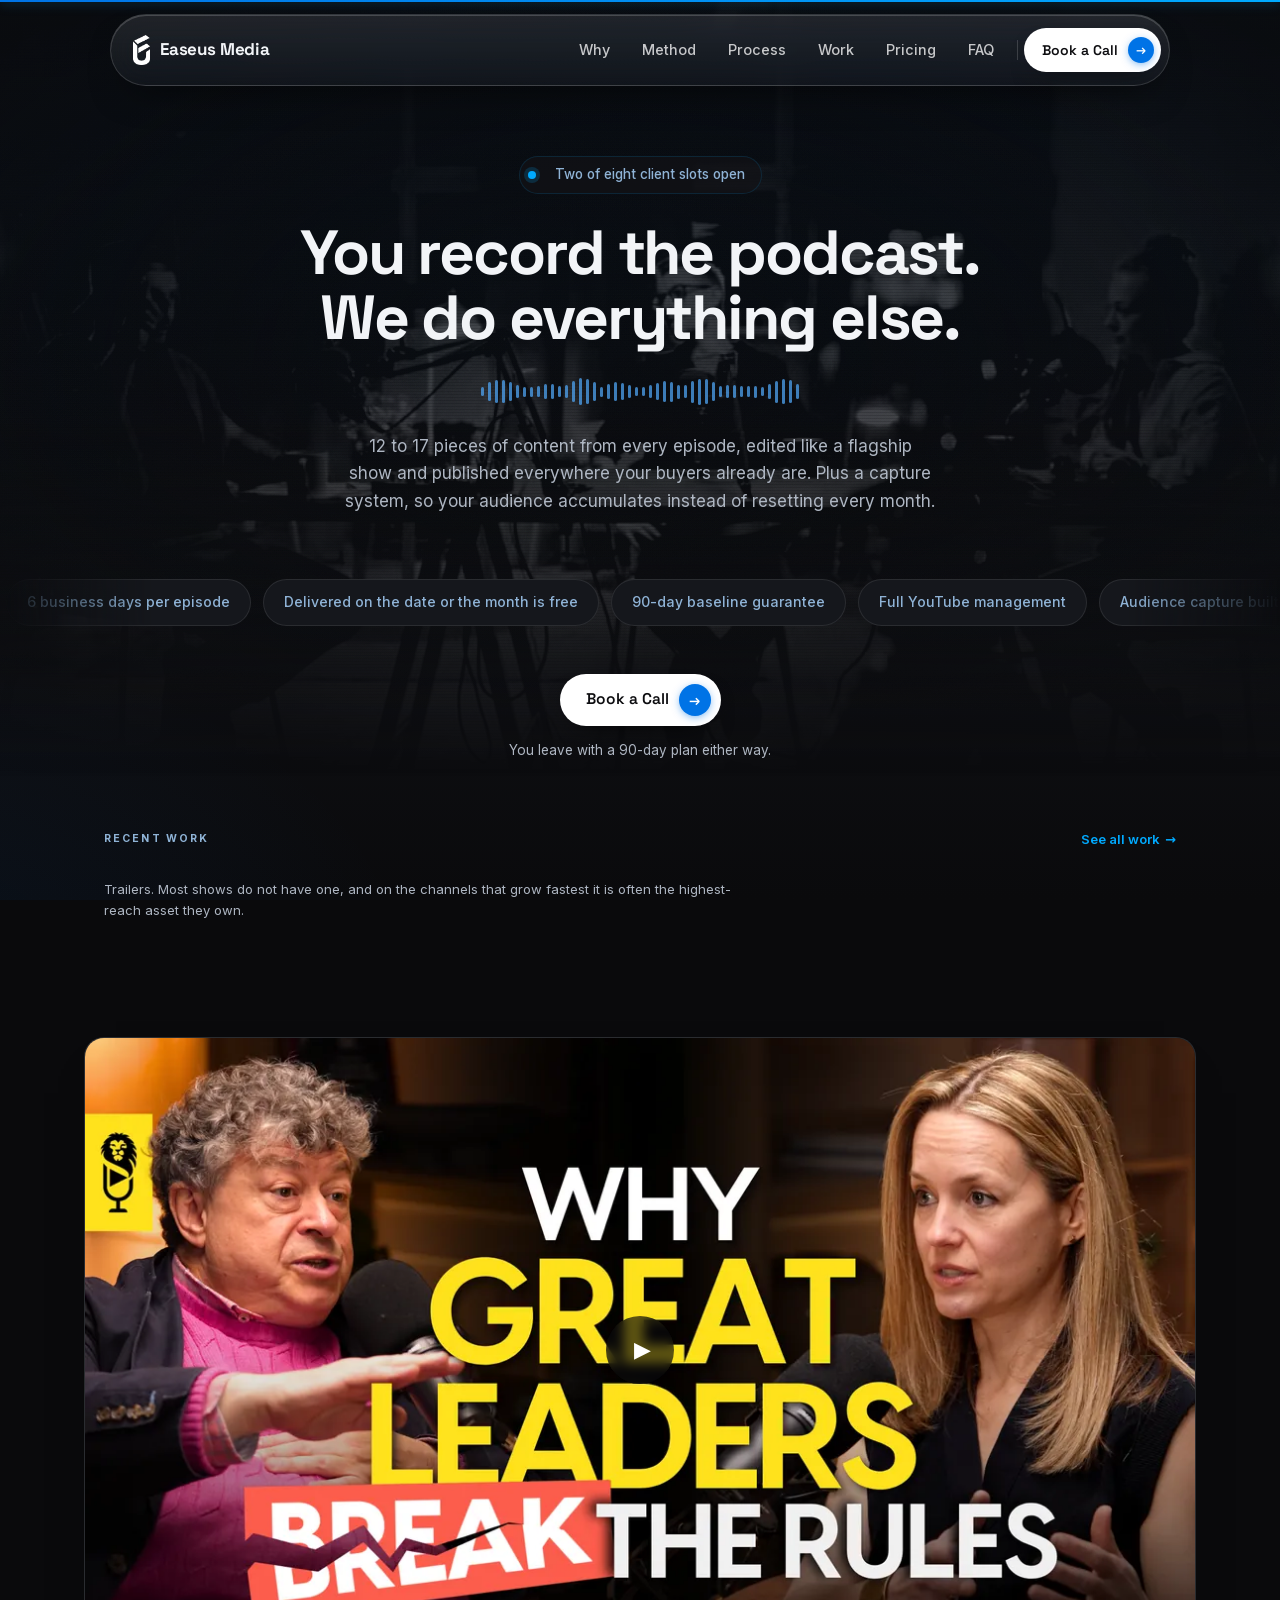
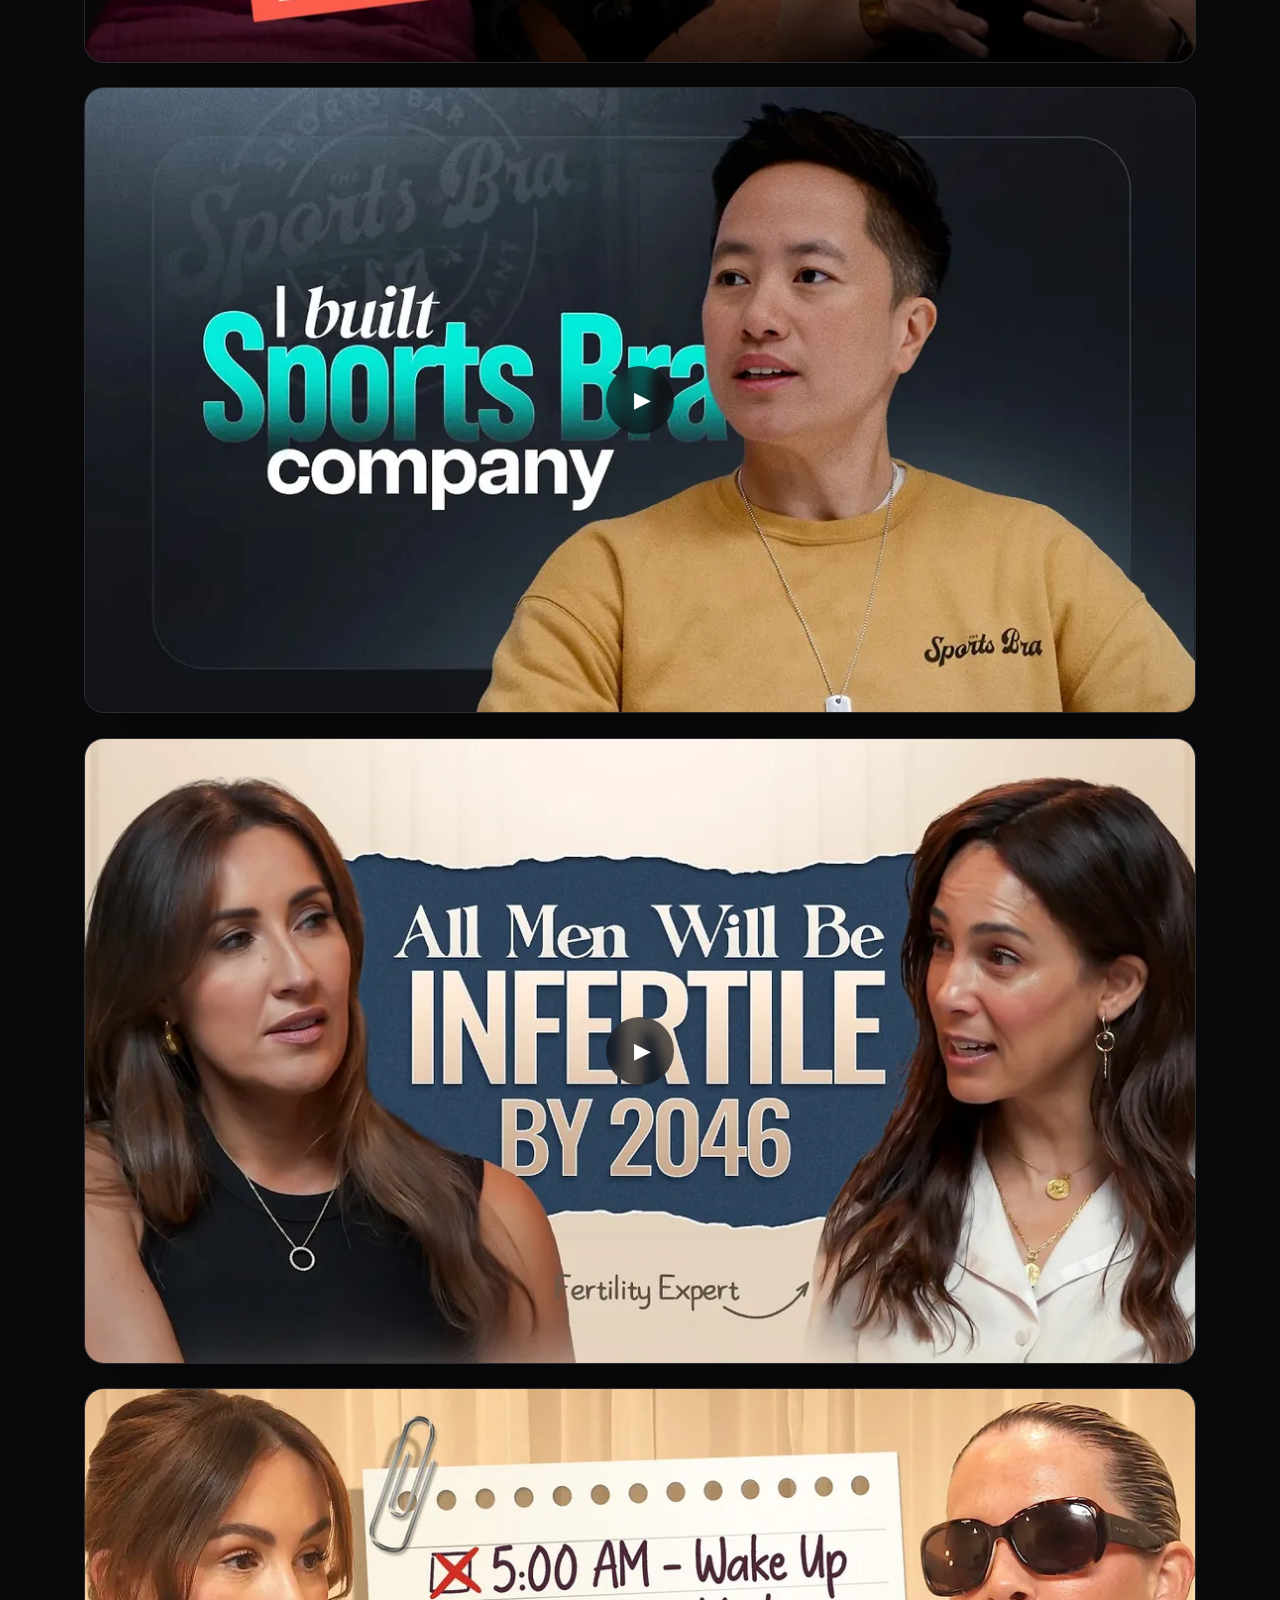
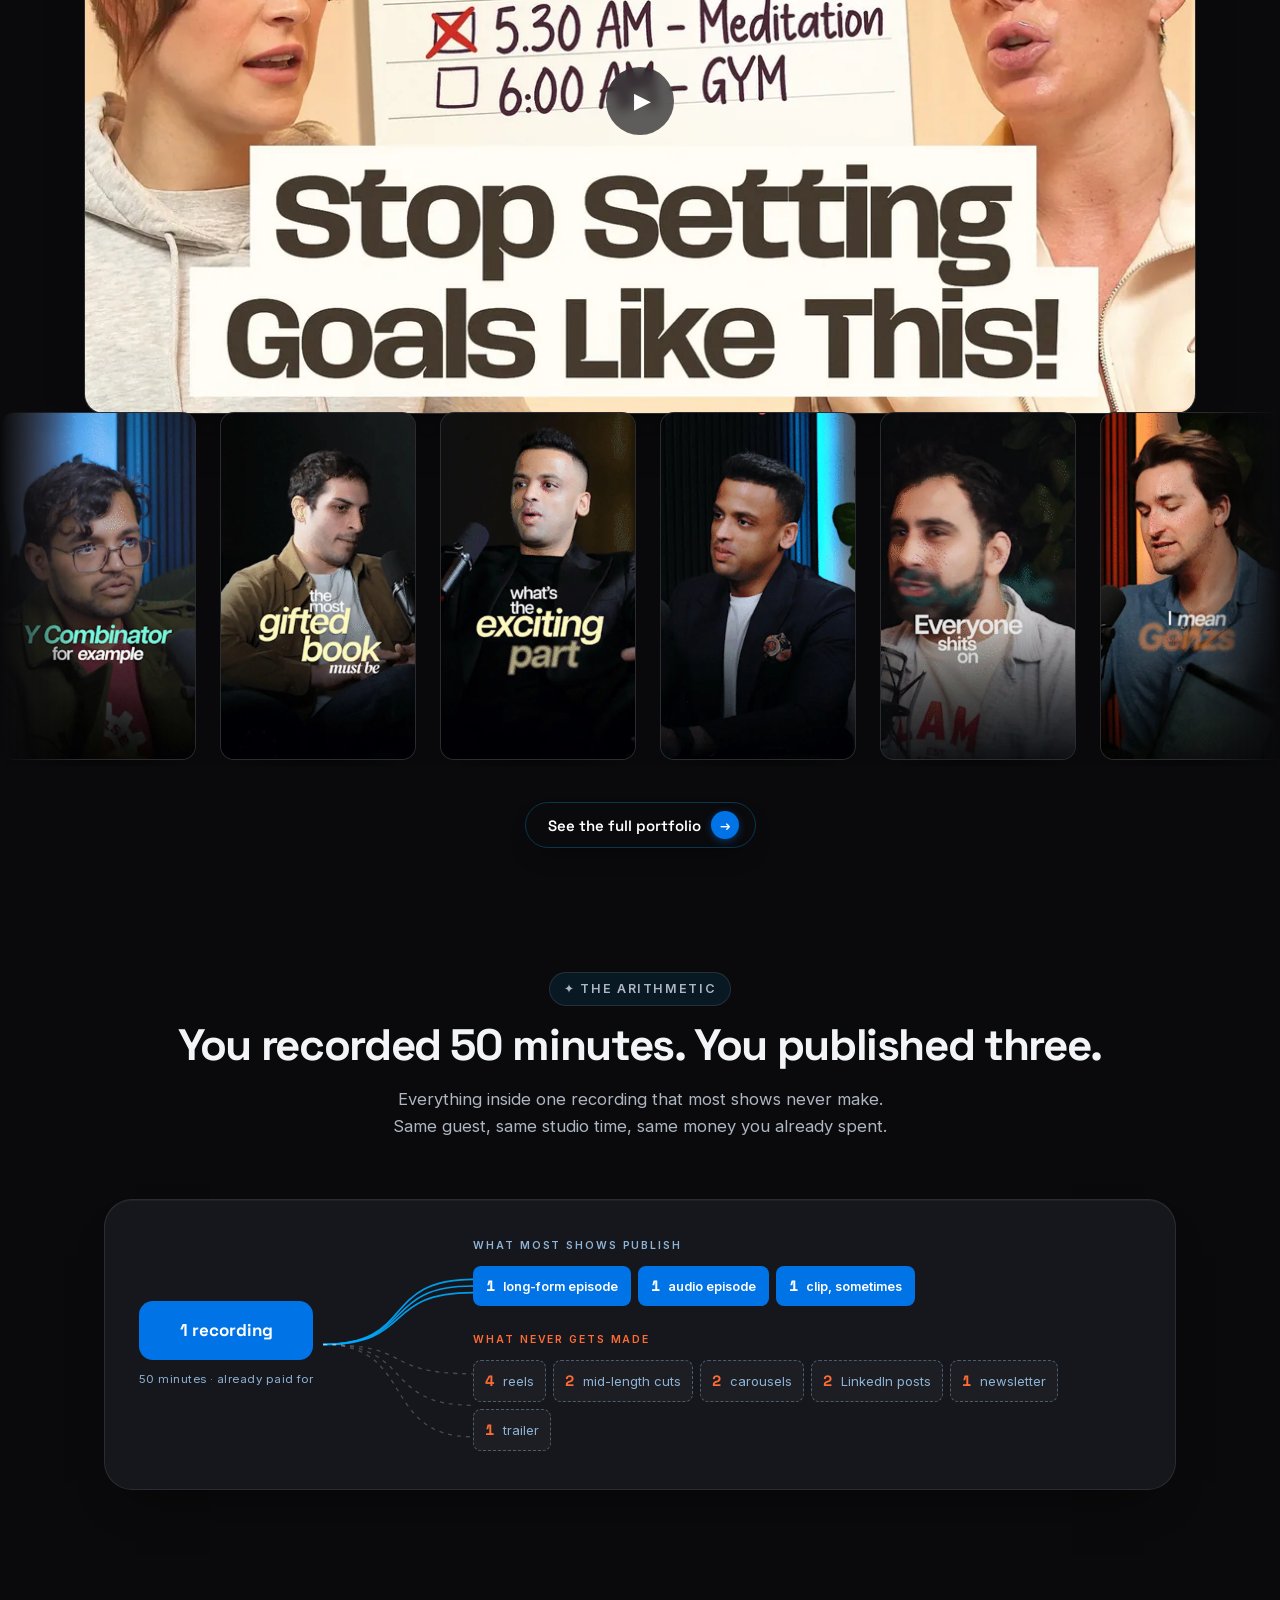
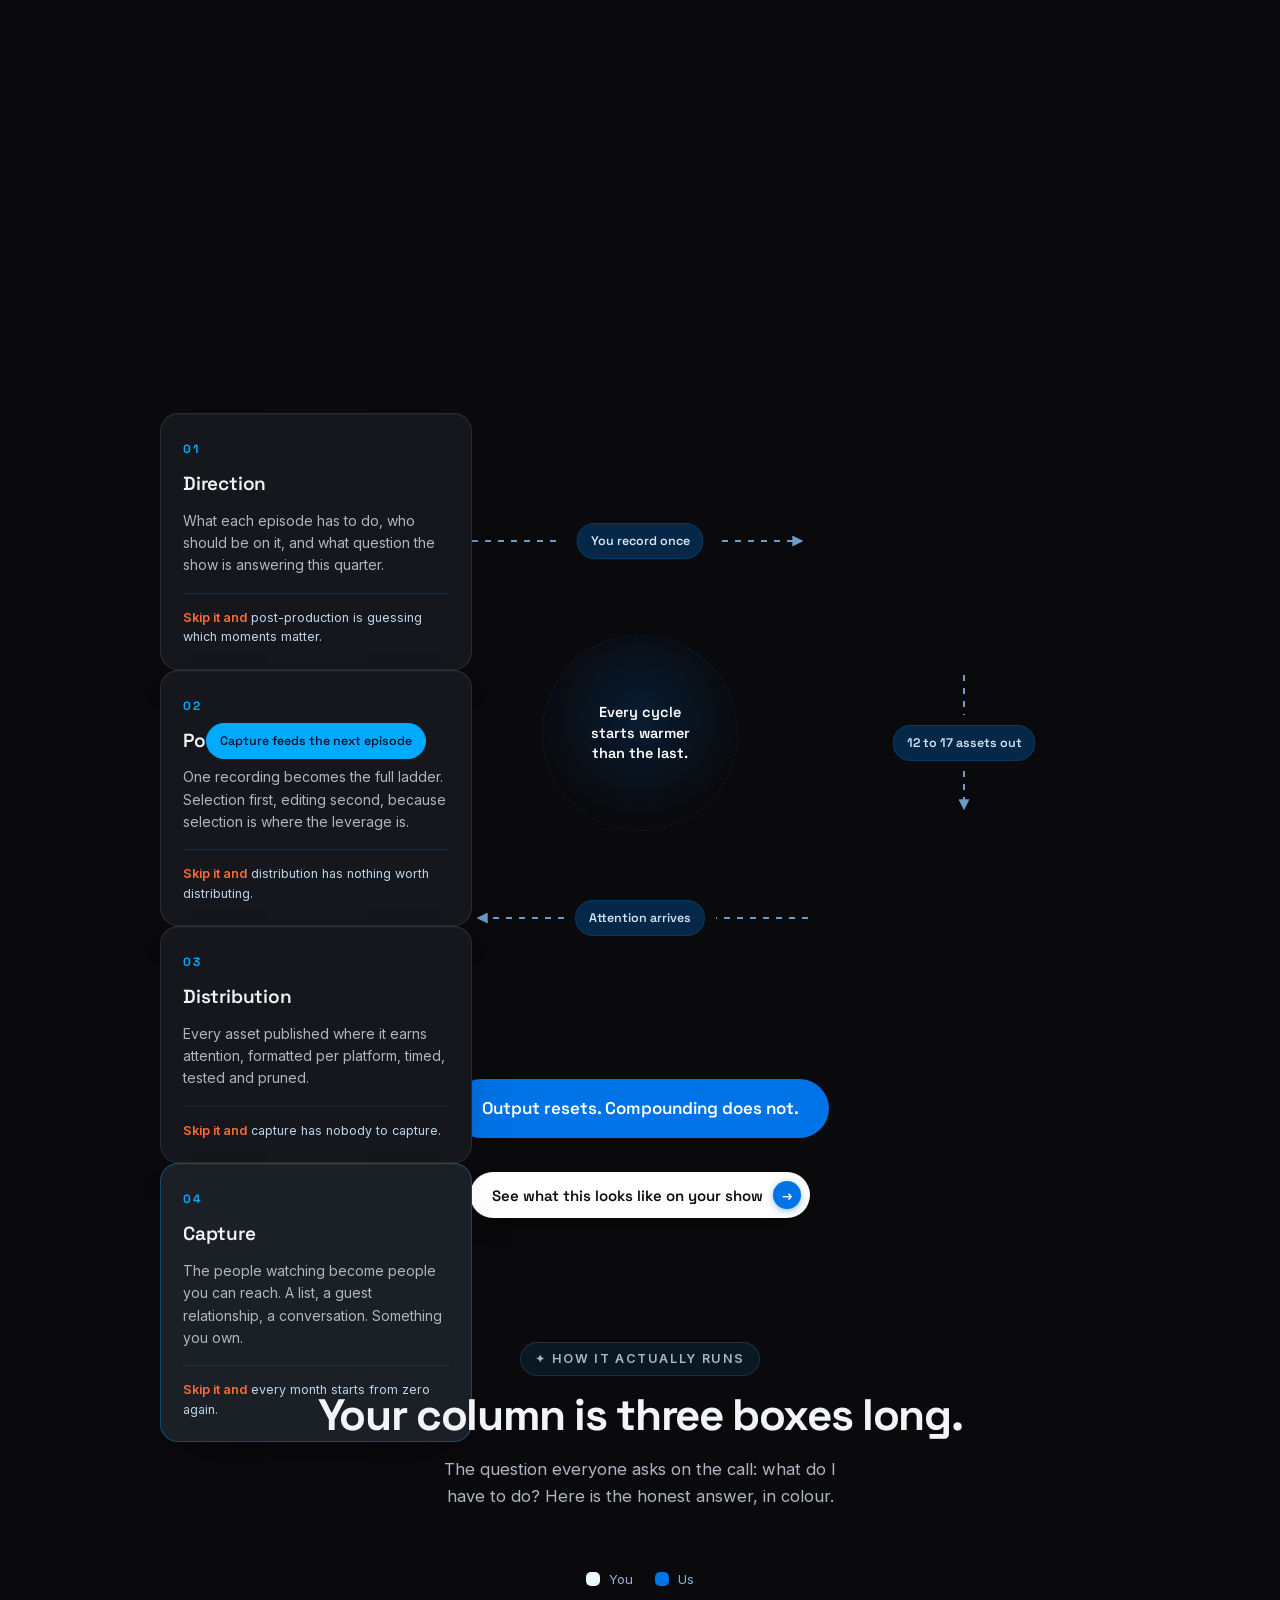
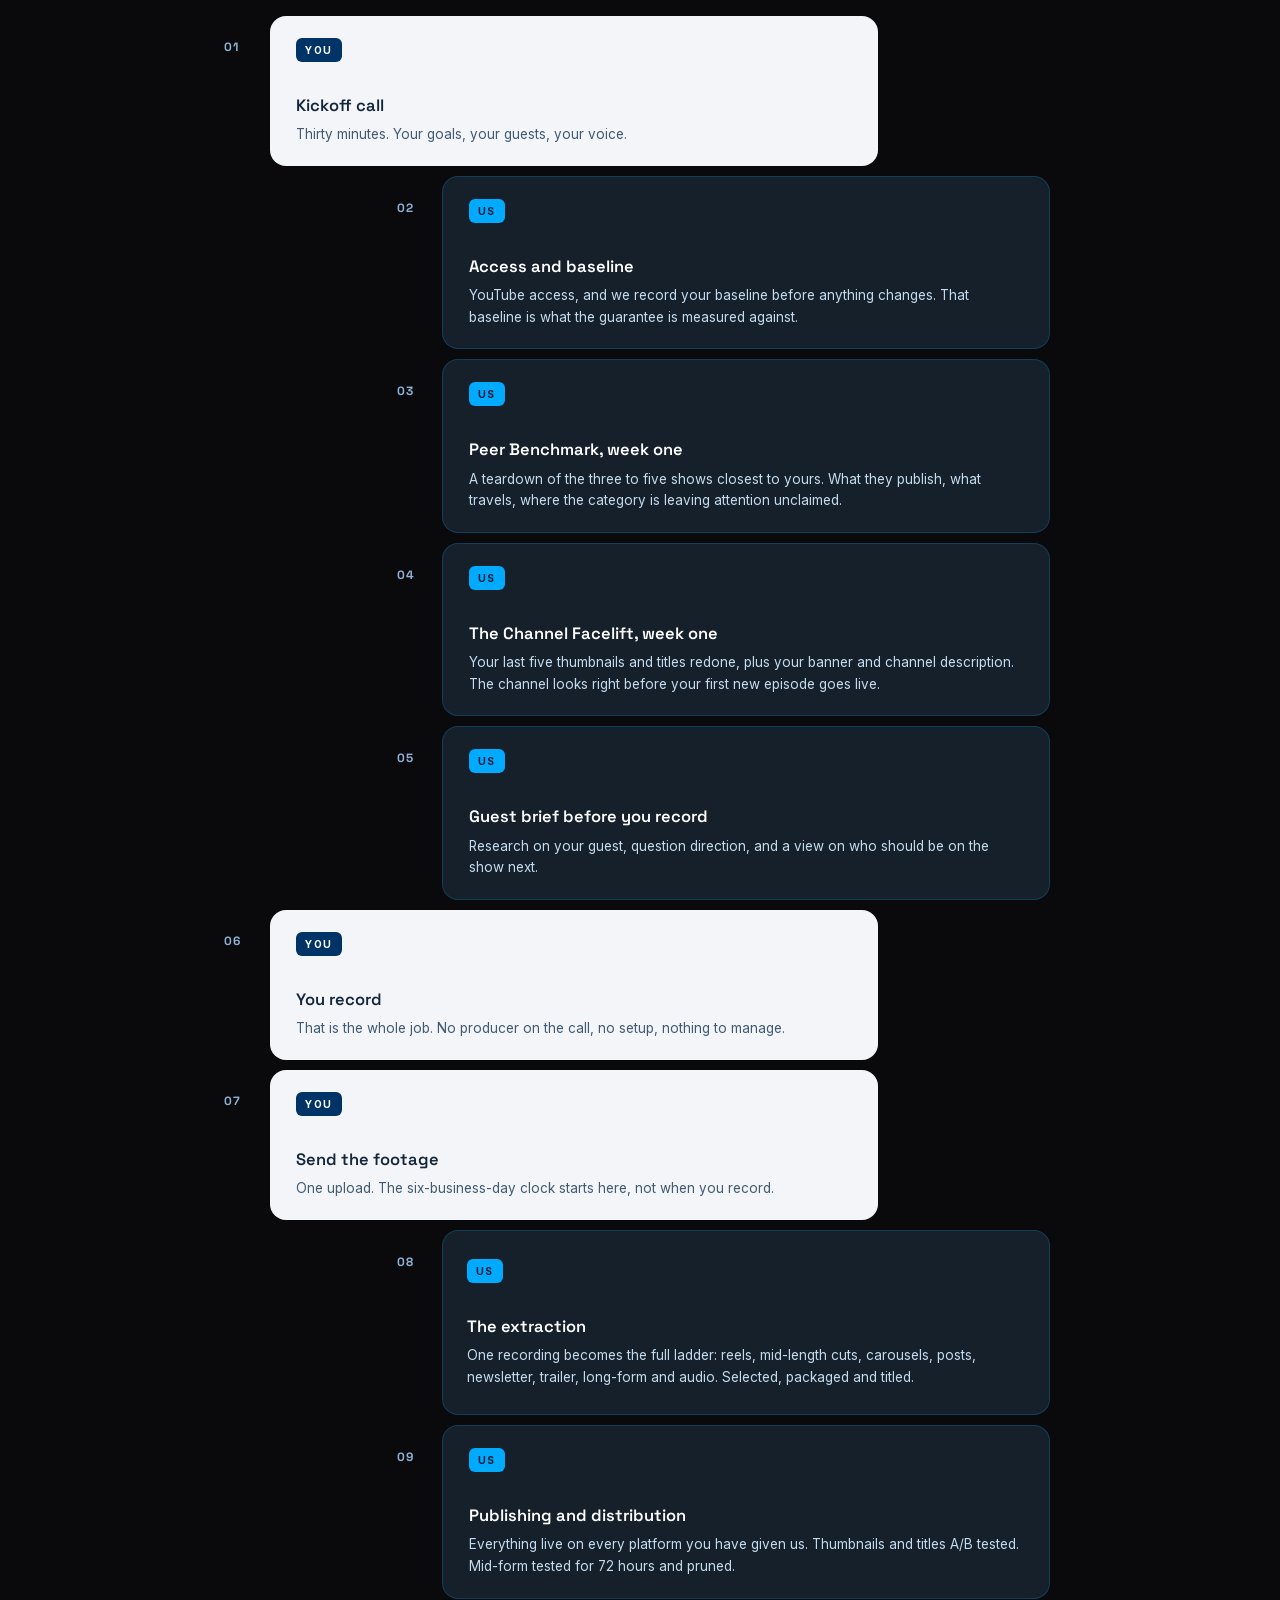
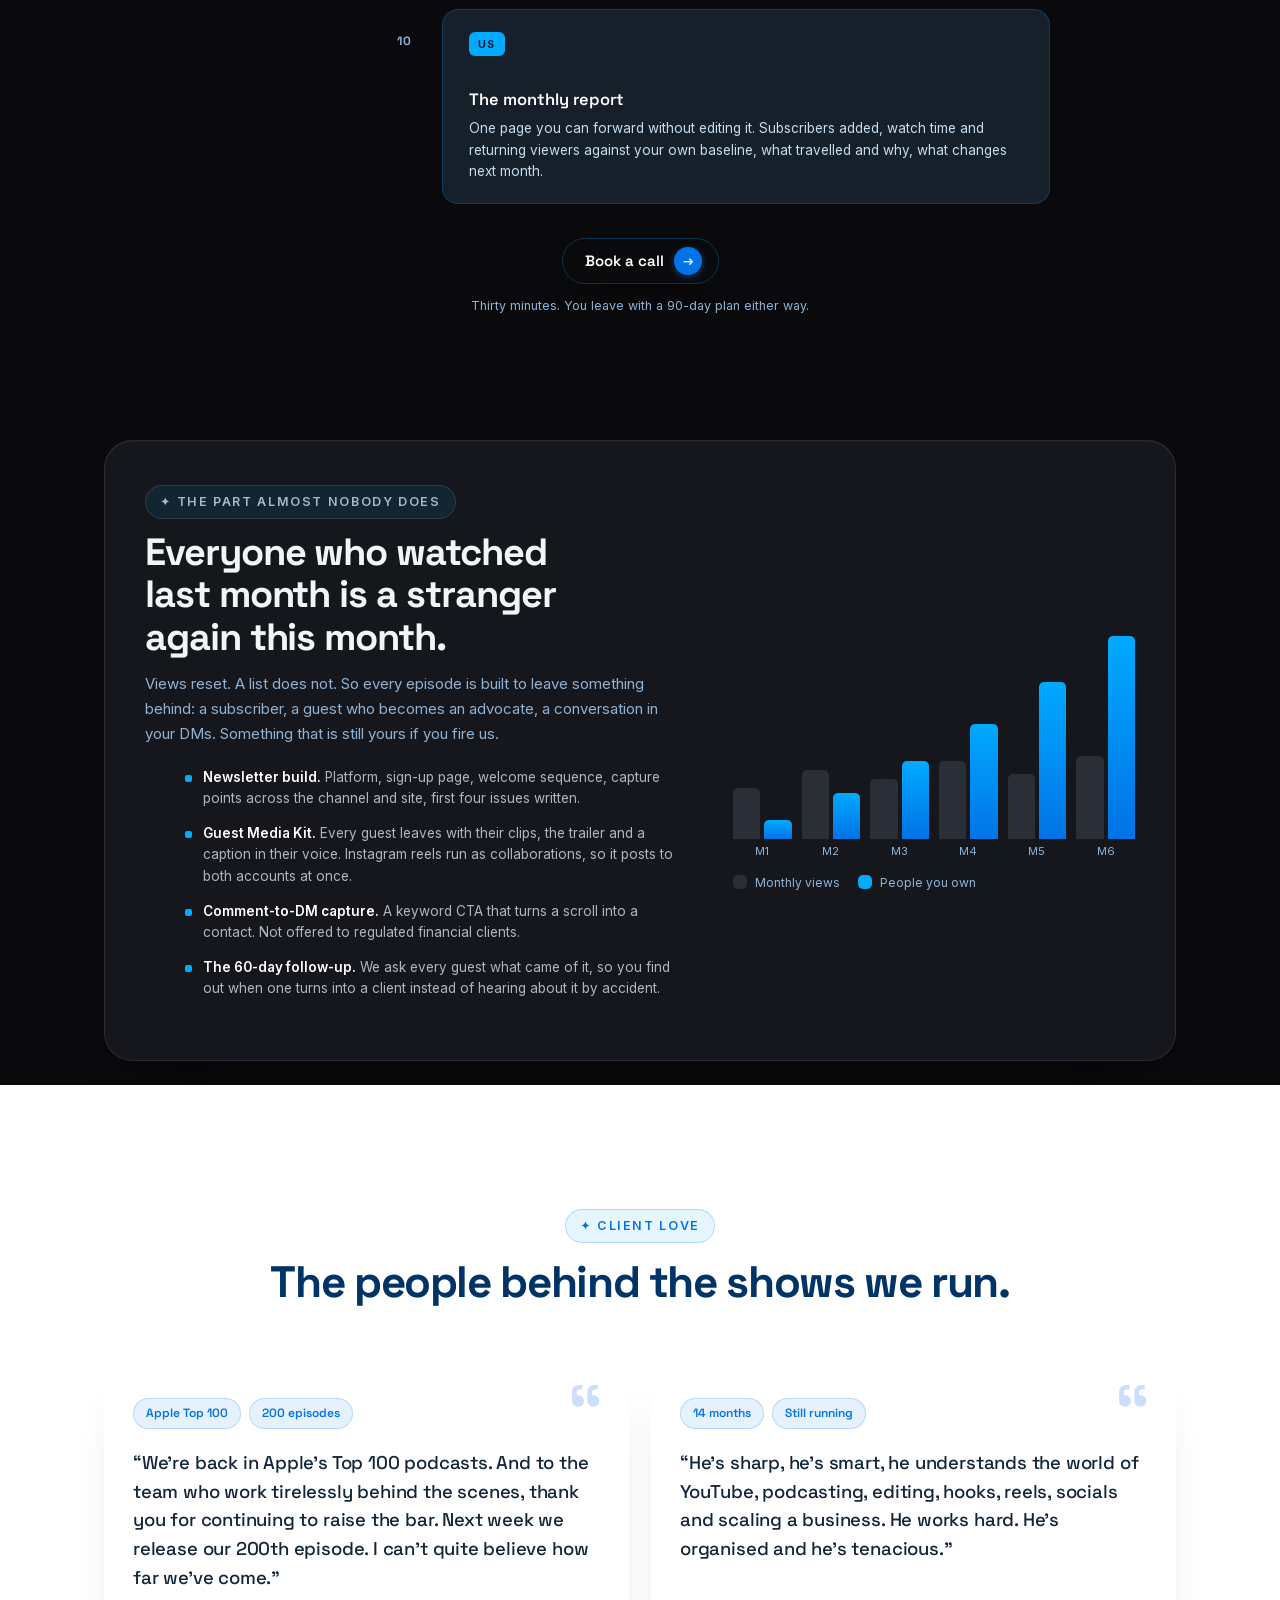
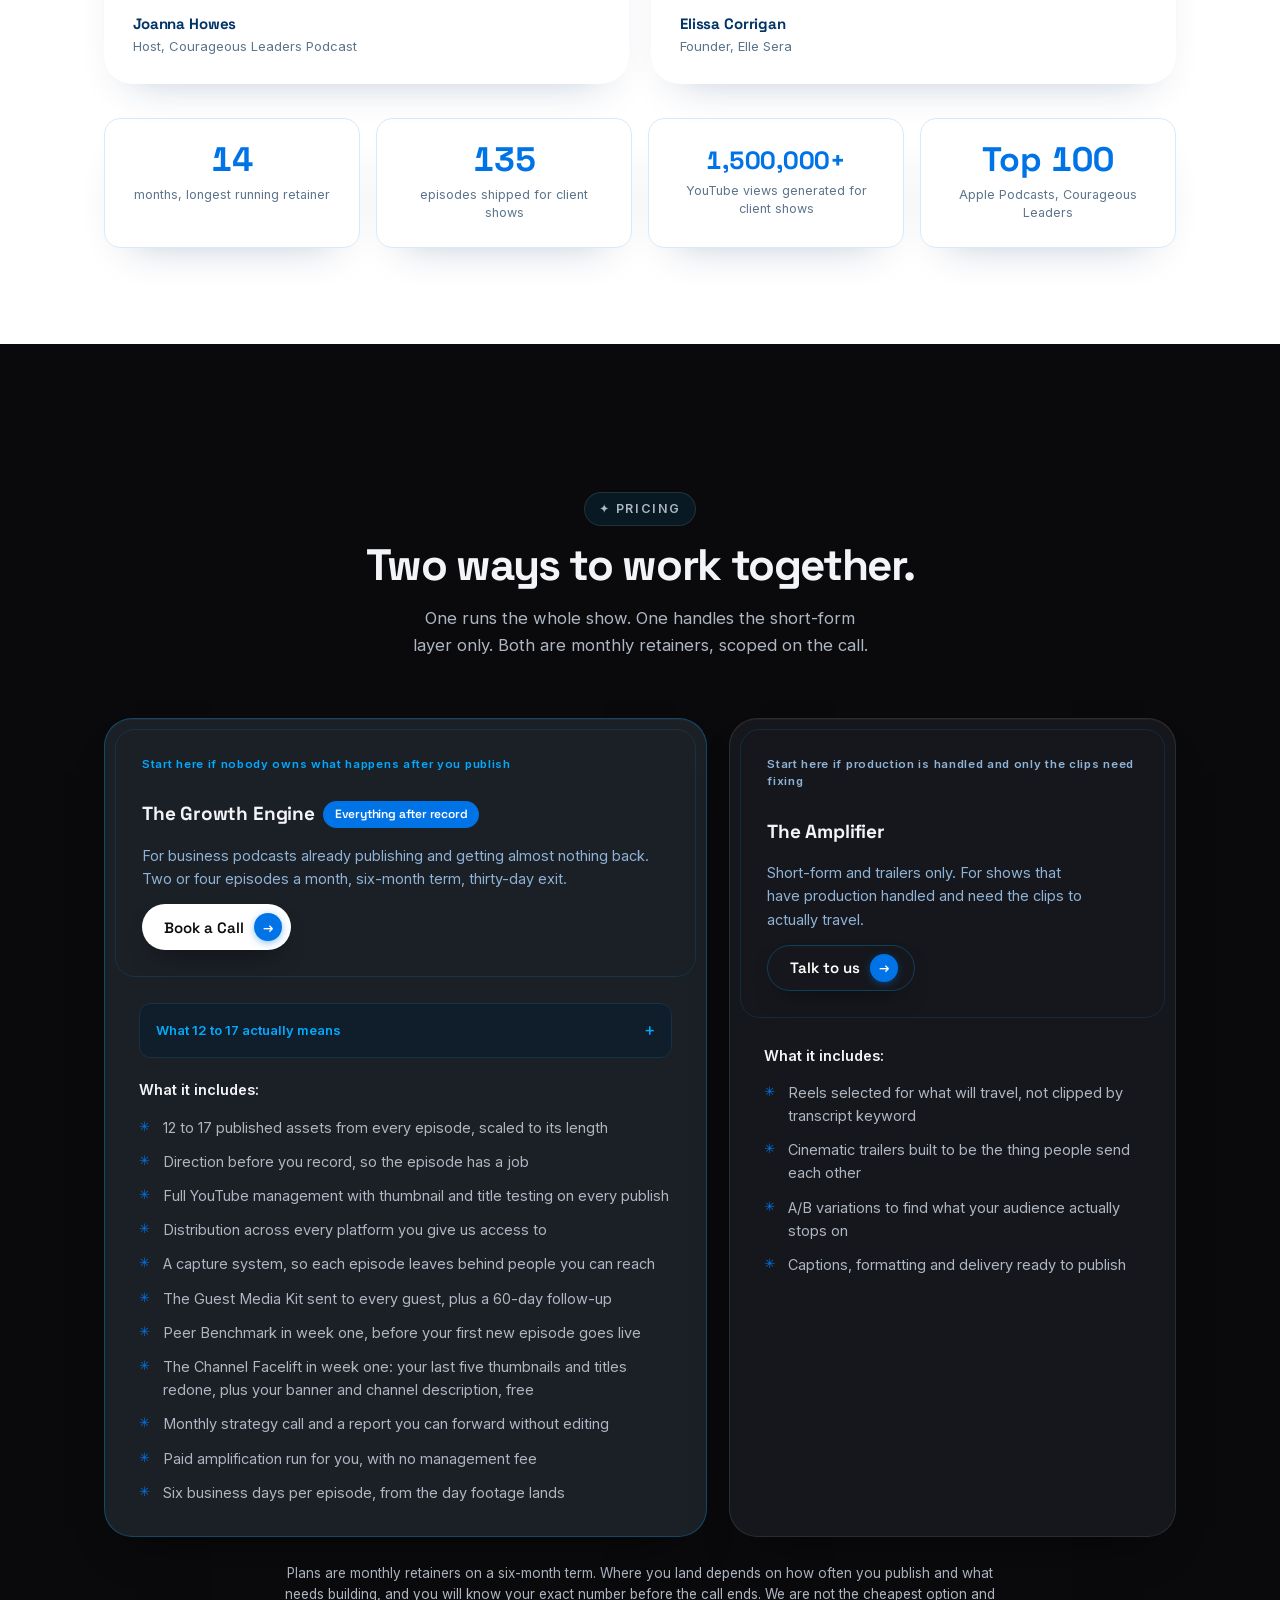
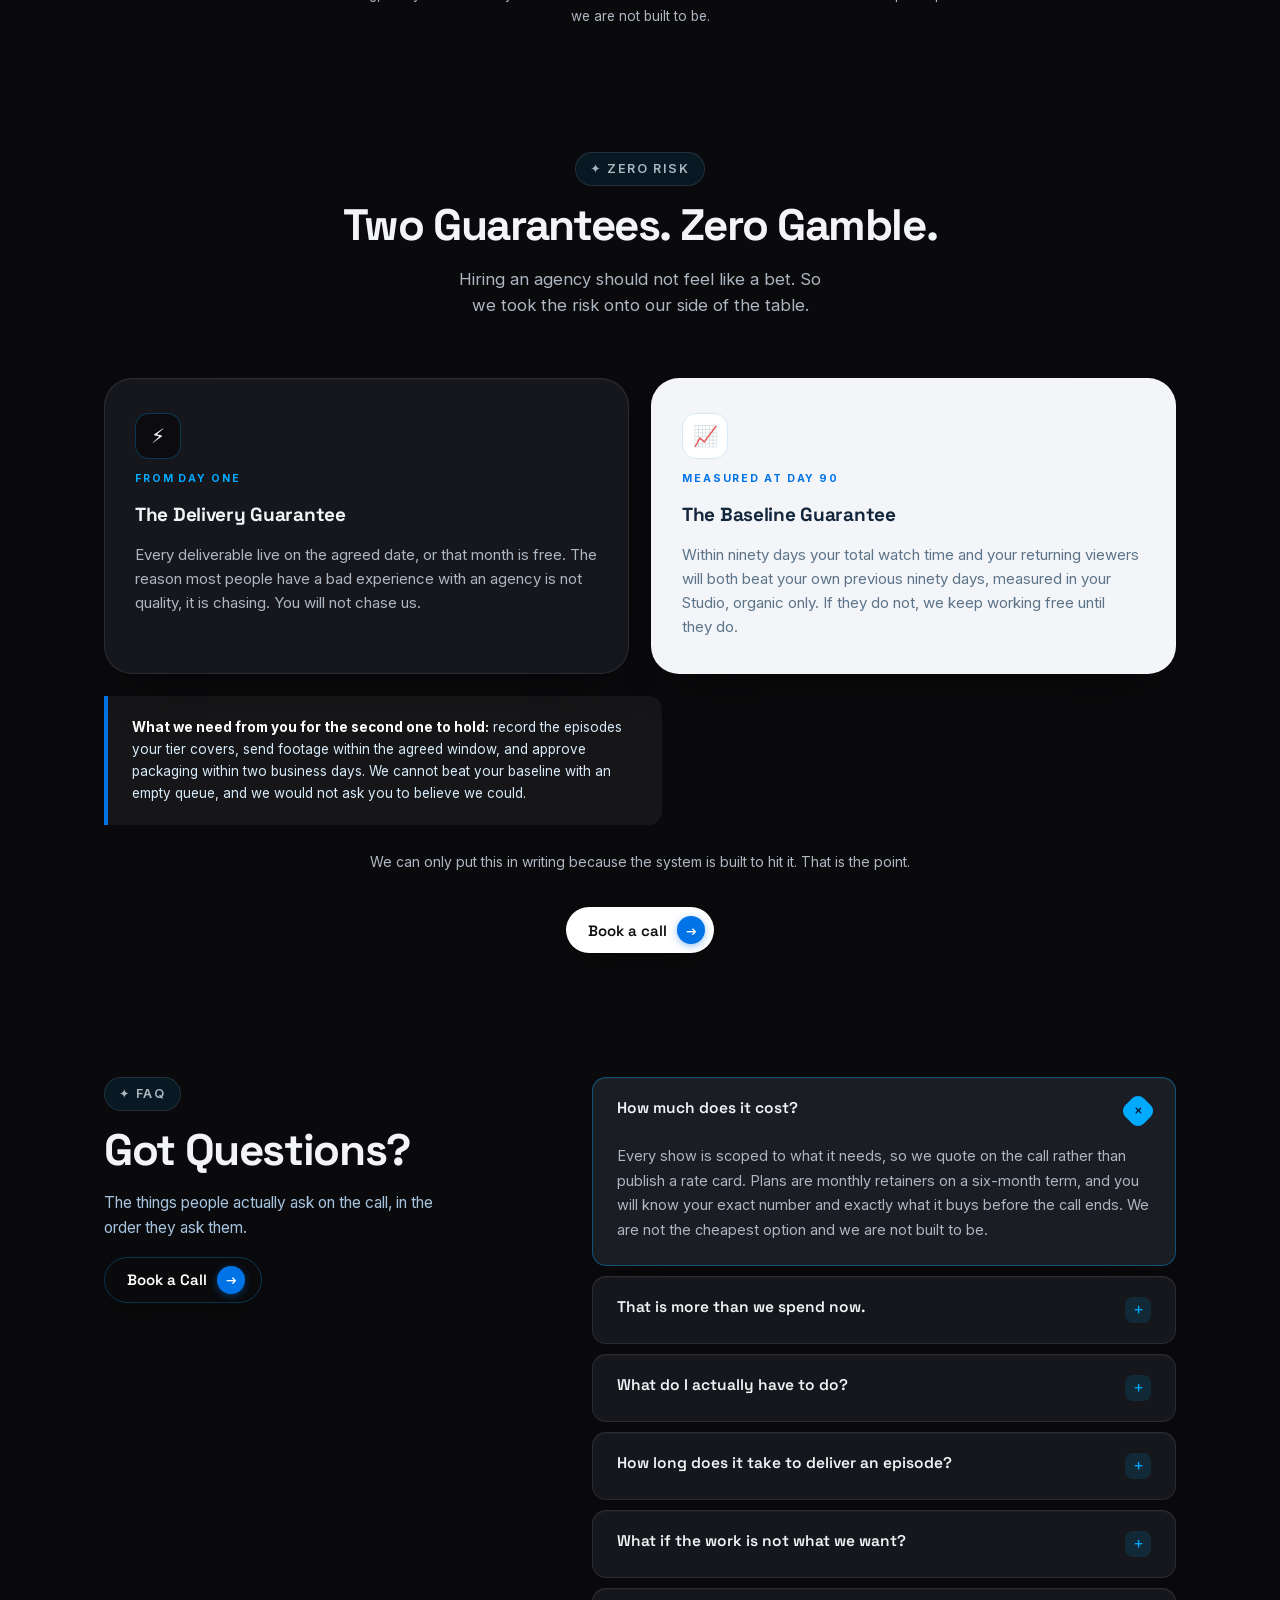
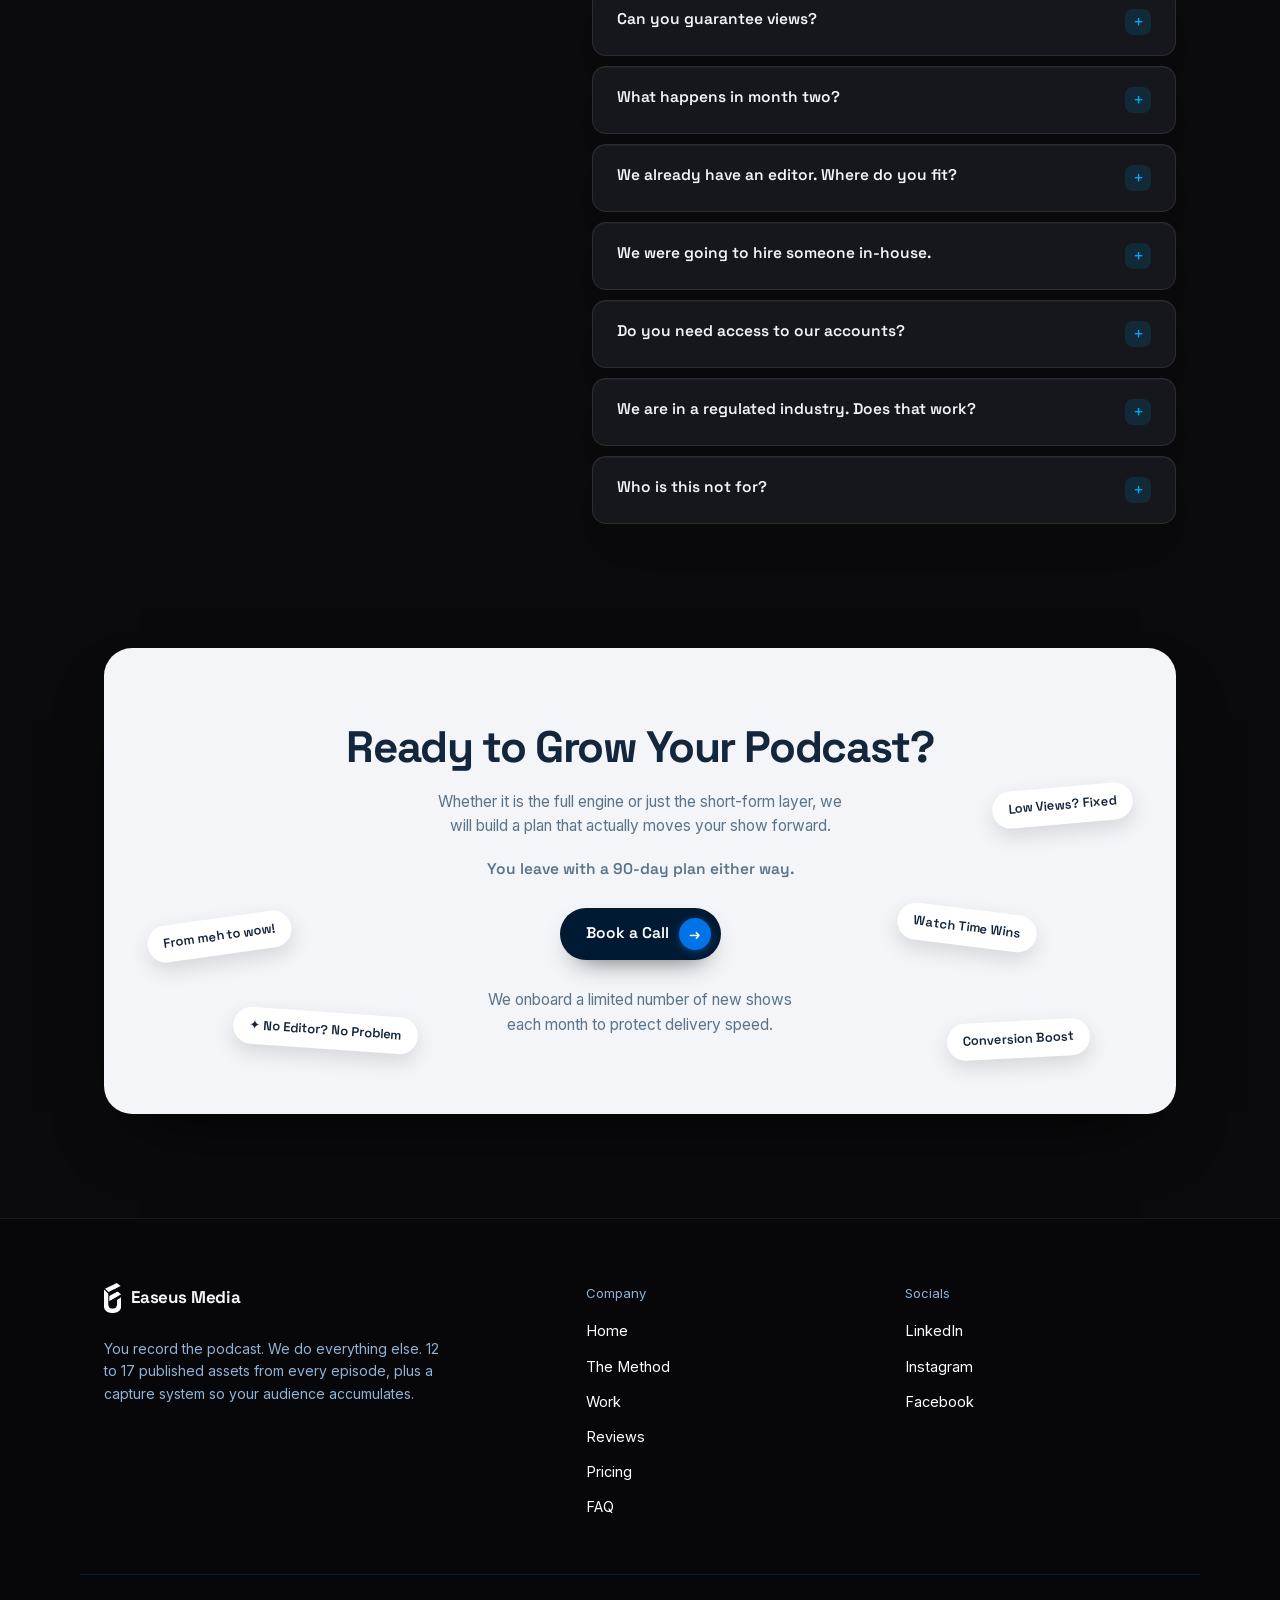
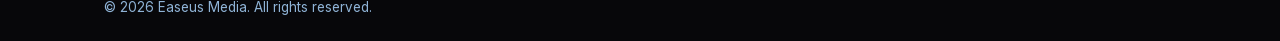
==== index.html @ 4e926d46 "Revert the UI pass, keep only the cursor glow on cards Content, markup and layout are back to f80da3" ====
<!DOCTYPE html>
<html lang="en">
<head>
  <meta charset="UTF-8">
  <meta name="viewport" content="width=device-width, initial-scale=1.0">
  <title>Easeus Media</title>
  <meta name="description" content="12 to 17 pieces of content from every episode, edited like a flagship show and published everywhere your buyers already are. Plus a capture system, so your audience accumulates instead of resetting every month.">
  <link rel="canonical" href="https://easeus.media/">

  <!-- Open Graph / Twitter -->
  <meta property="og:type" content="website">
  <meta property="og:site_name" content="Easeus Media">
  <meta property="og:title" content="Easeus Media | You record the podcast. We do everything else">
  <meta property="og:description" content="12 to 17 pieces from every episode, edited like a flagship show, plus a capture system so your audience accumulates.">
  <meta property="og:url" content="https://easeus.media/">
  <meta property="og:image" content="https://easeus.media/assets/media/og-image.jpg">
  <meta name="twitter:card" content="summary_large_image">

  <!-- Icons -->
  <link rel="icon" type="image/png" href="assets/media/33f0466b8663.png">

  <link rel="preload" as="font" type="font/woff2" crossorigin href="assets/fonts/font-01.woff2">
  <link rel="preload" as="font" type="font/woff2" crossorigin href="assets/fonts/font-02.woff2">
  <link rel="preconnect" href="https://fonts.googleapis.com">
  <link rel="preconnect" href="https://fonts.gstatic.com" crossorigin>
  <link href="https://fonts.googleapis.com/css2?family=Space+Grotesk:wght@500;600;700&display=swap" rel="stylesheet">

  <style>
/* ============================================================
   Easeus Media — style.css
   Palette, type and layout tokens first; sections in page order.
   ============================================================ */

/* ---------- Fonts (self-hosted, variable) ---------- */
@font-face {
  font-family: 'Plus Jakarta Sans';
  src: url('assets/fonts/font-01.woff2') format('woff2');
  font-weight: 200 800;
  font-style: normal;
  font-display: swap;
}
@font-face {
  font-family: 'Inter';
  src: url('assets/fonts/font-02.woff2') format('woff2');
  font-weight: 100 900;
  font-style: normal;
  font-display: swap;
}

/* ---------- Tokens ---------- */
:root {
  /* Blue Identity — Ashmit Shahi Brand Manual v2.0 */
  --navy: #003366;
  --blue: #00509D;
  --bright: #0073E6;
  --accent-glow: #00AAFF;
  --deep: #001A33;
  --card-dark: #062A4D;
  --ice: #EAFAFF;
  --light-blue: #E8F1FB;
  --muted-blue: #8FB3D6;
  --ink: #13263B;

  --bg: #001A33;
  --bg-2: #002A4D;
  --card: #062A4D;
  --line: rgba(0, 170, 255, 0.14);
  --line-strong: rgba(0, 170, 255, 0.28);
  --text: #ffffff;
  --muted: #8FB3D6;
  --accent: #0073E6;
  --accent-soft: rgba(0, 115, 230, 0.16);
  --orange: #FF6B35;
  --light: #EAFAFF;
  --light-card: #ffffff;
  --light-text: #13263B;
  --light-muted: #5C748A;

  --font-display: 'Space Grotesk', 'Plus Jakarta Sans', system-ui, sans-serif;
  --font-body: 'Inter', system-ui, sans-serif;

  --radius: 20px;
  --radius-lg: 28px;
  --container: 1120px;
  --nav-h: 72px;
}

/* ---------- Base ---------- */
*, *::before, *::after { box-sizing: border-box; }

html { scroll-behavior: smooth; }

body {
  margin: 0;
  background: var(--bg);
  background-image: radial-gradient(1200px 600px at 78% -8%, rgba(0,170,255,0.16), transparent 62%),
                    linear-gradient(160deg, #001A33 0%, #00305C 55%, #00509D 100%);
  background-attachment: fixed;
  color: var(--text);
  font-family: var(--font-body);
  font-size: 16px;
  line-height: 1.6;
  -webkit-font-smoothing: antialiased;
  background-image: radial-gradient(rgba(255,255,255,0.045) 1px, transparent 1px);
  background-size: 34px 34px;
}

img, video { max-width: 100%; height: auto; display: block; }

h1, h2, h3 {
  font-family: var(--font-display);
  margin: 0;
  text-wrap: balance;
}

p { margin: 0; }

a { color: inherit; text-decoration: none; }

.container {
  max-width: var(--container);
  margin-inline: auto;
  padding-inline: 24px;
}

.center { text-align: center; }

.skip-link {
  position: absolute;
  left: 16px;
  top: -48px;
  z-index: 100;
  background: var(--accent);
  color: #fff;
  padding: 10px 16px;
  border-radius: 10px;
  transition: top 0.2s;
}
.skip-link:focus { top: 12px; }

:focus-visible {
  outline: 2px solid var(--accent);
  outline-offset: 3px;
  border-radius: 4px;
}

::selection { background: var(--accent); color: #fff; }

/* ---------- Buttons ---------- */
.btn {
  display: inline-flex;
  align-items: center;
  gap: 10px;
  background: #fff;
  color: #0d0d10;
  font-family: var(--font-display);
  font-weight: 600;
  font-size: 15px;
  line-height: 1;
  padding: 13px 8px 13px 22px;
  border: 0;
  border-radius: 999px;
  cursor: pointer;
  transition: transform 0.18s ease, box-shadow 0.18s ease;
}
.btn:hover { transform: translateY(-2px); box-shadow: 0 10px 30px rgba(0,0,0,0.45); }
.btn:active { transform: translateY(0); }

.btn-arrow {
  display: inline-grid;
  place-items: center;
  width: 30px;
  height: 30px;
  border-radius: 50%;
  background: var(--accent);
  color: #fff;
  font-size: 14px;
  transition: transform 0.18s ease;
}
.btn:hover .btn-arrow { transform: translateX(3px); }

.btn-lg { font-size: 16px; padding: 15px 10px 15px 26px; }
.btn-lg .btn-arrow { width: 34px; height: 34px; }

.btn-dark { background: #131318; color: #fff; }
.btn-dark:hover { box-shadow: 0 10px 30px rgba(0,0,0,0.2); }

.btn-ghost {
  background: transparent;
  color: var(--text);
  border: 1px solid var(--line-strong);
  padding: 13px 26px;
}
.btn-ghost:hover { background: rgba(255,255,255,0.06); box-shadow: none; }

/* ============================================================
   NAV
   ============================================================ */
.nav {
  position: fixed;
  inset: 0 0 auto 0;
  z-index: 50;
  transition: background 0.25s ease, border-color 0.25s ease, backdrop-filter 0.25s ease;
  border-bottom: 1px solid transparent;
}
.nav.scrolled {
  background: rgba(10, 10, 13, 0.72);
  backdrop-filter: blur(14px);
  -webkit-backdrop-filter: blur(14px);
  border-color: var(--line);
}

.nav-inner {
  height: var(--nav-h);
  display: flex;
  align-items: center;
  justify-content: space-between;
  gap: 24px;
}

.brand {
  display: inline-flex;
  align-items: center;
  gap: 10px;
  font-family: var(--font-display);
  font-weight: 700;
  font-size: 17px;
  letter-spacing: -0.01em;
}
.brand img { width: 17px; height: auto; }

.nav-links {
  display: flex;
  align-items: center;
  gap: 6px;
}
.nav-links > a:not(.btn) {
  padding: 9px 14px;
  border-radius: 999px;
  font-size: 14.5px;
  font-weight: 500;
  color: var(--muted);
  transition: color 0.15s ease, background 0.15s ease;
}
.nav-links > a:not(.btn):hover { color: var(--text); background: rgba(255,255,255,0.06); }

.btn-nav { margin-left: 10px; padding: 10px 6px 10px 18px; font-size: 14px; }
.btn-nav .btn-arrow { width: 28px; height: 28px; background: #0d0d10; }

.nav-toggle {
  display: none;
  flex-direction: column;
  justify-content: center;
  gap: 6px;
  width: 44px;
  height: 44px;
  padding: 10px;
  background: transparent;
  border: 1px solid var(--line-strong);
  border-radius: 12px;
  cursor: pointer;
}
.nav-toggle span {
  display: block;
  height: 2px;
  background: var(--text);
  border-radius: 2px;
  transition: transform 0.25s ease, opacity 0.25s ease;
}
.nav-toggle[aria-expanded="true"] span:first-child { transform: translateY(4px) rotate(45deg); }
.nav-toggle[aria-expanded="true"] span:last-child { transform: translateY(-4px) rotate(-45deg); }

/* ============================================================
   HERO
   ============================================================ */
.hero {
  padding-top: calc(var(--nav-h) + 84px);
  padding-bottom: 48px;
  background:
    linear-gradient(180deg, rgba(13, 26, 66, 0.85) 0%, rgba(13, 26, 66, 0) 460px),
    radial-gradient(900px 420px at 50% -80px, rgba(47, 123, 255, 0.18), transparent 70%),
    radial-gradient(rgba(255,255,255,0.045) 1px, transparent 1px);
  background-size: auto, auto, 34px 34px;
}

.hero-inner {
  display: flex;
  flex-direction: column;
  align-items: center;
  text-align: center;
  gap: 26px;
}

.badge {
  display: inline-flex;
  align-items: center;
  gap: 10px;
  background: rgba(19, 19, 24, 0.7);
  border: 1px solid var(--line);
  border-radius: 999px;
  padding: 7px 16px 7px 8px;
  font-size: 13.5px;
  font-weight: 500;
  color: var(--muted);
}
.badge-avatars { display: inline-flex; }
.badge-avatars img {
  width: 28px;
  height: 28px;
  border-radius: 50%;
  border: 2px solid var(--bg);
  object-fit: cover;
}
.badge-avatars img + img { margin-left: -9px; }

.hero h1 {
  max-width: 880px;
  font-size: clamp(2.2rem, 4.9vw, 3.4rem);
  font-weight: 700;
  letter-spacing: -0.031em;
  line-height: 1.2;
}

.hero-cta { margin-top: 48px; }

/* signature: audio waveform */
.wave {
  display: flex;
  align-items: center;
  gap: 4px;
  height: 30px;
}
.wave i {
  width: 3px;
  border-radius: 2px;
  background: linear-gradient(to top, var(--accent), rgba(255,255,255,0.85));
  height: calc(var(--h) * 1%);
  opacity: 0.75;
  animation: wave-bounce 1.6s ease-in-out infinite;
  animation-delay: var(--d);
  transform-origin: center;
}
@keyframes wave-bounce {
  0%, 100% { transform: scaleY(0.45); }
  50% { transform: scaleY(1); }
}

.hero-sub {
  max-width: 640px;
  color: var(--muted);
  font-size: 16.5px;
}

.cta-note {
  margin-top: 14px;
  color: var(--muted);
  font-size: 13.5px;
}

/* chips marquee */
.marquee {
  margin-top: 64px;
  overflow: hidden;
  -webkit-mask-image: linear-gradient(to right, transparent, #000 12%, #000 88%, transparent);
  mask-image: linear-gradient(to right, transparent, #000 12%, #000 88%, transparent);
}
.marquee-track {
  display: flex;
  width: max-content;
  animation: marquee 34s linear infinite;
}
.marquee:hover .marquee-track { animation-play-state: paused; }
@keyframes marquee {
  to { transform: translateX(-50%); }
}

.chips {
  display: flex;
  gap: 12px;
  list-style: none;
  margin: 0;
  padding: 0 6px;
}
.chips li {
  white-space: nowrap;
  background: var(--card);
  border: 1px solid var(--line);
  border-radius: 999px;
  padding: 11px 20px;
  font-size: 14px;
  font-weight: 500;
  color: var(--muted);
}

/* ============================================================
   SECTIONS (shared)
   ============================================================ */
.section { padding: 104px 0 0; }
.section-tight { padding-top: 88px; }

.section-head {
  display: flex;
  flex-direction: column;
  align-items: center;
  text-align: center;
  gap: 16px;
  margin-bottom: 52px;
}

.eyebrow {
  display: inline-flex;
  align-items: center;
  background: var(--card);
  border: 1px solid var(--line);
  border-radius: 999px;
  padding: 6px 14px;
  font-size: 12.5px;
  font-weight: 600;
  letter-spacing: 0.02em;
  color: var(--muted);
}

.section-head h2, .faq-intro h2, .cta h2 {
  font-size: clamp(1.6rem, 3.1vw, 2.25rem);
  font-weight: 700;
  letter-spacing: -0.03em;
  line-height: 1.15;
}

.section-head p {
  max-width: 520px;
  color: var(--muted);
  font-size: 15.5px;
}

/* ============================================================
   PAGE HERO (projects page)
   ============================================================ */
.page-hero {
  padding: calc(var(--nav-h) + 84px) 0 60px;
  text-align: center;
  background:
    linear-gradient(180deg, rgba(13, 26, 66, 0.85) 0%, rgba(13, 26, 66, 0) 460px),
    radial-gradient(900px 420px at 50% -80px, rgba(47, 123, 255, 0.18), transparent 70%),
    radial-gradient(rgba(255,255,255,0.045) 1px, transparent 1px);
  background-size: auto, auto, 34px 34px;
}
.page-hero .eyebrow { margin-bottom: 20px; }
.page-hero h1 {
  font-size: clamp(2.2rem, 4.9vw, 3.4rem);
  font-weight: 700;
  letter-spacing: -0.031em;
  line-height: 1.2;
}

/* ============================================================
   PROJECT GRID — click a card to play its YouTube Short inline
   ============================================================ */
.section-flush { padding: 8px 0 0; }

.pgrid {
  display: grid;
  grid-template-columns: repeat(3, 1fr);
  gap: 50px 24px;
  max-width: 1008px;
  margin-inline: auto;
  padding-inline: 24px;
}

.pcard {
  position: relative;
  aspect-ratio: 9 / 16;
  border-radius: 28px;
  overflow: hidden;
  border: 1px solid var(--line);
  background: var(--card);
  cursor: pointer;
}
.pcard img {
  width: 100%;
  height: 100%;
  object-fit: cover;
  transition: transform 0.5s ease;
}
.pcard:hover img { transform: scale(1.03); }
.pcard iframe {
  width: 100%;
  height: 100%;
  border: 0;
  display: block;
}

/* ============================================================
   TRAILERS — scroll-stacking deck
   Cards pin near the top and scale down to 0.8 as the next
   card slides over them (matches the Framer interaction).
   ============================================================ */
.deck {
  display: flex;
  flex-direction: column;
  gap: 24px;
  max-width: 1160px;
  margin-inline: auto;
  padding-inline: 24px;
}

.trailer {
  position: sticky;
  top: 100px;
  border-radius: var(--radius);
  overflow: hidden;
  border: 1px solid var(--line);
  background: var(--card);
  will-change: transform;
  transform-origin: center center;
}
.trailer.has-video { cursor: pointer; }
.trailer img {
  width: 100%;
  aspect-ratio: 16 / 9;
  object-fit: cover;
}

.trailer .play, .pcard .play {
  position: absolute;
  inset: 0;
  margin: auto;
  width: 68px;
  height: 68px;
  border: 0;
  border-radius: 50%;
  background: rgba(10, 10, 13, 0.65);
  backdrop-filter: blur(6px);
  color: #fff;
  font-size: 22px;
  display: grid;
  place-items: center;
  cursor: pointer;
  transition: transform 0.2s ease, background 0.2s ease;
}
.trailer .play::before, .pcard .play::before { content: '▶'; margin-left: 4px; }
.trailer .play:hover, .pcard .play:hover { transform: scale(1.08); background: var(--accent); }

/* ============================================================
   REELS — auto-scrolling ticker (~79px/s leftward, like live)
   Track = two identical groups; -50% translate loops seamlessly.
   ============================================================ */
.reels {
  overflow: hidden;
  -webkit-mask-image: linear-gradient(to right, transparent, #000 6%, #000 94%, transparent);
  mask-image: linear-gradient(to right, transparent, #000 6%, #000 94%, transparent);
  margin-bottom: 36px;
  padding: 6px 0;
}

.reels-track {
  display: flex;
  width: max-content;
  animation: reels-marquee 19.5s linear infinite;
}

.reels-group {
  display: flex;
  gap: 24px;
  padding-right: 24px;
}

@keyframes reels-marquee {
  to { transform: translateX(-50%); }
}

.reel {
  width: 196px;
  aspect-ratio: 9 / 16;
  object-fit: cover;
  border-radius: 14px;
  border: 1px solid var(--line);
  background: var(--card);
}

/* ============================================================
   PRICING
   ============================================================ */
.pricing-grid {
  display: grid;
  grid-template-columns: 1fr 1fr;
  gap: 22px;
}

.plan {
  background: var(--card);
  border: 1px solid var(--line);
  border-radius: var(--radius-lg);
  padding: 10px;
  display: flex;
  flex-direction: column;
}

.plan-top {
  background: #0c0c0f;
  border: 1px solid var(--line);
  border-radius: calc(var(--radius-lg) - 8px);
  padding: 26px;
  display: flex;
  flex-direction: column;
  align-items: flex-start;
  gap: 14px;
}

.plan-name {
  font-family: var(--font-display);
  font-weight: 700;
  font-size: 19px;
  letter-spacing: -0.01em;
  display: flex;
  align-items: center;
  flex-wrap: wrap;
  gap: 8px;
}
.plan-sub { color: var(--muted); font-weight: 500; }

.tag {
  background: var(--accent);
  color: #fff;
  font-size: 12px;
  font-weight: 600;
  padding: 4px 12px;
  border-radius: 999px;
}

.plan-desc { color: var(--muted); font-size: 14.5px; }

.plan-price {
  font-family: var(--font-display);
  font-size: 42px;
  font-weight: 800;
  letter-spacing: -0.03em;
  line-height: 1;
}
.plan-price span { font-size: 15px; font-weight: 500; color: var(--light-muted); letter-spacing: 0; }

.plan-feats { padding: 24px 22px 18px; }
.feats-label { font-weight: 600; font-size: 14.5px; margin-bottom: 14px; }
.plan-feats ul {
  list-style: none;
  margin: 0;
  padding: 0;
  display: flex;
  flex-direction: column;
  gap: 11px;
}
.plan-feats li {
  position: relative;
  padding-left: 24px;
  color: var(--muted);
  font-size: 14.5px;
}
.plan-feats li::before {
  content: '✳';
  position: absolute;
  left: 0;
  top: 0;
  color: var(--accent);
  font-size: 13px;
}

/* light custom plan spans full width */
.plan-light {
  grid-column: 1 / -1;
  background: var(--light);
  border-color: transparent;
  color: var(--light-text);
  flex-direction: row;
  align-items: stretch;
}
.plan-light .plan-top {
  background: var(--light-card);
  border-color: rgba(0,0,0,0.06);
  flex: 0 0 46%;
}
.plan-light .plan-desc { color: var(--light-muted); }
.plan-light .plan-feats { flex: 1; align-self: center; }
.plan-light .plan-feats li { color: var(--light-muted); }
.plan-light .feats-label { color: var(--light-text); }

/* ============================================================
   PROCESS
   ============================================================ */
/* Cards cascade-pin under each other with a 40px lip
   (sticky top = 100 + 40 * index). Card anatomy matches live:
   pure black, no border, 20px radius, 200px visual zone,
   per-card media geometry, text block below. */
.steps {
  display: flex;
  flex-direction: column;
  gap: 10px;
  max-width: 948px;
  margin-inline: auto;
  padding-inline: 24px;
}

.step {
  position: sticky;
  background: #000;
  border-radius: 20px;
  overflow: hidden;
}
.step:nth-child(1) { top: 100px; }
.step:nth-child(2) { top: 140px; }
.step:nth-child(3) { top: 180px; }
.step:nth-child(4) { top: 220px; }
.step:nth-child(5) { top: 260px; }

.step-num {
  position: absolute;
  top: 12px;
  left: 12px;
  z-index: 2;
  background: #0e0e12;
  border: 1px solid var(--line-strong);
  border-radius: 9px;
  padding: 3px 9px;
  font-family: var(--font-display);
  font-weight: 700;
  font-size: 12px;
}

/* 200px visual zone at the top of every card */
.step-visual { position: relative; height: 200px; }

/* step 01: near full-bleed, contained */
.sv-full {
  position: absolute;
  left: 2px;
  top: 27px;
  width: calc(100% - 4px);
  height: 176px;
  object-fit: contain;
  border-radius: 7px;
}

/* steps 02 & 05: centered 556x131 strip, cover-cropped */
.sv-strip {
  position: absolute;
  left: 50%;
  top: 50px;
  transform: translateX(-50%);
  width: min(556px, calc(100% - 48px));
  height: 131px;
  object-fit: cover;
  border-radius: 7px;
}

.step-body { padding: 25px 25px 24px; }
.step h3 {
  font-size: 18px;
  font-weight: 700;
  letter-spacing: -0.015em;
  margin: 0 0 6px;
}
.step p { color: var(--muted); font-size: 14.5px; }

/* CSS-built scenes for steps 03 & 04 — elements float on a loop like live */
.pill {
  position: absolute;
  font-family: var(--font-display);
  font-weight: 600;
  font-size: 13px;
  padding: 9px 15px;
  border-radius: 15px;
  white-space: nowrap;
}
.pill-dark {
  top: 56px;
  left: 50%;
  background: #0a0a0d;
  border: 1px dashed rgba(255, 255, 255, 0.5);
  color: var(--text);
  display: inline-flex;
  align-items: center;
  gap: 8px;
  animation: float-a 3.4s ease-in-out infinite;
}
@keyframes float-a {
  0%, 100% { transform: translateX(-82%) translateY(0); }
  50% { transform: translateX(-82%) translateY(-4px); }
}
.pill-avatar { width: 23px; height: 23px; border-radius: 50%; }
.pill-blue {
  top: 96px;
  left: 50%;
  background: #37a3e6;
  color: #fff;
  padding: 10px 20px 12px;
  box-shadow: -20px -3px 54px rgba(255, 81, 0, 0.4);
  animation: float-b 2.6s ease-in-out infinite;
}
@keyframes float-b {
  0%, 100% { transform: translateX(-10%) rotate(-14deg) translateY(0); }
  50% { transform: translateX(-10%) rotate(-14deg) translateY(-5px); }
}
.pill-blue::before {
  content: '';
  position: absolute;
  top: -16px;
  left: -8px;
  width: 16px;
  height: 20px;
  background: #ff5100;
  clip-path: polygon(0 0, 100% 52%, 52% 62%, 66% 100%, 52% 100%, 40% 66%, 0 92%);
  transform: rotate(-10deg);
  border: 0;
}
.pill-file {
  top: 48px;
  left: 22%;
  background: #dedede;
  color: #141416;
  display: inline-flex;
  align-items: center;
  gap: 7px;
  animation: float-c 3.1s ease-in-out infinite;
}
@keyframes float-c {
  0%, 100% { transform: rotate(-3deg) translateY(0); }
  50% { transform: rotate(-3deg) translateY(-4px); }
}
.chip-ic { width: 20px; height: 20px; object-fit: contain; }
.pill-file-2 {
  top: 92px;
  left: 28%;
  animation: float-d 2.8s ease-in-out 0.4s infinite;
}
@keyframes float-d {
  0%, 100% { transform: rotate(5deg) translateY(0); }
  50% { transform: rotate(5deg) translateY(-4px); }
}
.pill-publish {
  top: 64px;
  right: 13%;
  background: #ff5100;
  color: #fff;
  font-size: 14px;
  padding: 11px 24px 13px;
  border-radius: 13px;
  box-shadow: -26px -4px 54px rgba(255, 81, 0, 0.45);
  animation: float-e 2s ease-in-out infinite;
}
@keyframes float-e {
  0%, 100% { transform: rotate(-14deg) translateY(0); }
  50% { transform: rotate(-14deg) translateY(-5px); }
}

/* ============================================================
   FAQ
   ============================================================ */
.faq-grid {
  display: grid;
  grid-template-columns: 0.85fr 1.15fr;
  gap: 56px;
  align-items: start;
}

.faq-intro {
  position: sticky;
  top: calc(var(--nav-h) + 32px);
  display: flex;
  flex-direction: column;
  align-items: flex-start;
  gap: 16px;
}
.faq-intro p { color: var(--muted); font-size: 15.5px; max-width: 360px; }

.faq-list { display: flex; flex-direction: column; gap: 12px; }

.faq-item {
  background: var(--card);
  border: 1px solid var(--line);
  border-radius: 16px;
  overflow: hidden;
  transition: border-color 0.2s ease;
}
.faq-item.open { border-color: var(--line-strong); background: var(--bg-2); }

.faq-q {
  width: 100%;
  display: flex;
  align-items: center;
  justify-content: space-between;
  gap: 16px;
  text-align: left;
  background: none;
  border: 0;
  color: var(--text);
  font-family: var(--font-display);
  font-weight: 600;
  font-size: 15.5px;
  padding: 18px 20px;
  cursor: pointer;
}

.faq-icon {
  position: relative;
  flex: 0 0 auto;
  width: 14px;
  height: 14px;
}
.faq-icon::before, .faq-icon::after {
  content: '';
  position: absolute;
  inset: 0;
  margin: auto;
  background: var(--muted);
  transition: transform 0.25s ease;
}
.faq-icon::before { width: 14px; height: 2px; }
.faq-icon::after { width: 2px; height: 14px; }
.faq-item.open .faq-icon::after { transform: rotate(90deg); }

.faq-a {
  display: grid;
  grid-template-rows: 0fr;
  transition: grid-template-rows 0.3s ease;
}
.faq-item.open .faq-a { grid-template-rows: 1fr; }
.faq-a-inner {
  overflow: hidden;
  padding: 0 20px;
  color: var(--muted);
  font-size: 14.5px;
}
.faq-item.open .faq-a-inner { padding-bottom: 20px; }

/* ============================================================
   CTA
   ============================================================ */
.cta {
  position: relative;
  background: var(--light);
  color: var(--light-text);
  border-radius: var(--radius-lg);
  padding: 76px 32px;
  display: flex;
  flex-direction: column;
  align-items: center;
  text-align: center;
  gap: 18px;
  overflow: hidden;
}
.cta p { max-width: 460px; color: var(--light-muted); font-size: 15.5px; }
.cta .btn { margin-top: 8px; }

.sticker {
  position: absolute;
  background: #fff;
  color: var(--light-text);
  font-family: var(--font-display);
  font-weight: 600;
  font-size: 13px;
  padding: 8px 16px;
  border-radius: 999px;
  box-shadow: 0 8px 20px rgba(0,0,0,0.12);
  pointer-events: none;
}
.sticker-blue { background: var(--accent); color: #fff; }
.s1 { top: 58%; left: 4%; transform: rotate(-8deg); }
.s2 { bottom: 14%; left: 12%; transform: rotate(4deg); }
.s3 { top: 56%; right: 13%; transform: rotate(7deg); }
.s4 { top: 30%; right: 4%; transform: rotate(-5deg); }
.s5 { bottom: 12%; right: 8%; transform: rotate(-3deg); }

/* ============================================================
   TESTIMONIALS
   ============================================================ */
.tsm-grid {
  display: grid;
  grid-template-columns: 1fr 1fr;
  gap: 22px;
  align-items: stretch;
}

.tsm {
  position: relative;
  margin: 0;
  background: var(--card);
  border: 1px solid var(--line);
  border-radius: var(--radius-lg);
  padding: 30px 28px 26px;
  display: flex;
  flex-direction: column;
  gap: 20px;
}
.tsm::before {
  content: '“';
  position: absolute;
  top: 6px;
  right: 24px;
  font-family: var(--font-display);
  font-size: 88px;
  line-height: 1;
  color: rgba(47, 123, 255, 0.25);
  pointer-events: none;
}

.tsm-badges { display: flex; gap: 8px; flex-wrap: wrap; }
.tsm-pill {
  background: var(--accent-soft);
  border: 1px solid rgba(47, 123, 255, 0.4);
  color: #8ab4ff;
  font-family: var(--font-display);
  font-weight: 600;
  font-size: 12px;
  padding: 5px 12px;
  border-radius: 999px;
}

.tsm blockquote {
  margin: 0;
  color: var(--text);
  font-size: 15.5px;
  line-height: 1.65;
}

.tsm figcaption {
  margin-top: auto;
  display: flex;
  align-items: center;
  gap: 12px;
}
.tsm-avatar {
  flex: 0 0 auto;
  width: 42px;
  height: 42px;
  border-radius: 50%;
  display: grid;
  place-items: center;
  background: linear-gradient(135deg, var(--accent), #6ea0ff);
  color: #fff;
  font-family: var(--font-display);
  font-weight: 700;
  font-size: 14px;
}
.tsm figcaption strong {
  display: block;
  font-family: var(--font-display);
  font-size: 15px;
  letter-spacing: -0.01em;
}
.tsm figcaption span:not(.tsm-avatar) {
  display: block;
  color: var(--muted);
  font-size: 13px;
}

/* ============================================================
   GUARANTEES
   ============================================================ */
.gnt-grid {
  display: grid;
  grid-template-columns: 1fr 1fr;
  gap: 22px;
}

.gnt {
  position: relative;
  background: linear-gradient(180deg, rgba(47, 123, 255, 0.10), rgba(47, 123, 255, 0.02)), var(--card);
  border: 1px solid rgba(47, 123, 255, 0.35);
  border-radius: var(--radius-lg);
  padding: 30px 28px;
  display: flex;
  flex-direction: column;
  gap: 12px;
}
.gnt-icon {
  width: 46px;
  height: 46px;
  display: grid;
  place-items: center;
  font-size: 20px;
  background: #0c0c0f;
  border: 1px solid var(--line-strong);
  border-radius: 14px;
}
.gnt h3 {
  font-size: 19px;
  font-weight: 700;
  letter-spacing: -0.015em;
}
.gnt p { color: var(--muted); font-size: 15px; }

.gnt-why {
  margin-top: 26px;
  text-align: center;
  color: var(--muted);
  font-size: 14px;
}

.cta-promise {
  color: var(--light-text);
  font-family: var(--font-display);
  font-weight: 600;
  font-size: 15.5px;
  max-width: 480px;
}
.cta-scarcity {
  margin-top: 10px;
  color: var(--light-muted);
  font-size: 13px;
}

/* ============================================================
   FOOTER
   ============================================================ */
.footer {
  margin-top: 104px;
  border-top: 1px solid var(--line);
  background: #070709;
  padding: 64px 0 0;
}

.footer-grid {
  display: grid;
  grid-template-columns: 1.6fr 1fr 1fr;
  gap: 48px;
}

.footer-brand p {
  margin-top: 18px;
  max-width: 340px;
  color: var(--muted);
  font-size: 14px;
}

.footer-col { display: flex; flex-direction: column; gap: 12px; }
.footer-label { color: var(--muted); font-size: 13px; margin-bottom: 4px; }
.footer-col a {
  font-size: 14.5px;
  color: var(--text);
  width: fit-content;
  transition: color 0.15s ease;
}
.footer-col a:hover { color: var(--accent); }

.footer-bottom {
  margin-top: 56px;
  padding: 22px 24px;
  border-top: 1px solid var(--line);
  color: var(--muted);
  font-size: 13.5px;
}

/* ============================================================
   LIGHTBOX
   ============================================================ */
.lightbox { position: fixed; inset: 0; z-index: 90; }
.lightbox[hidden] { display: none; }
.lightbox-backdrop {
  position: absolute;
  inset: 0;
  background: rgba(5, 5, 8, 0.85);
  backdrop-filter: blur(8px);
}
.lightbox-body {
  position: relative;
  height: 100%;
  display: grid;
  place-items: center;
  padding: 24px;
}
.lightbox-frame {
  width: min(960px, 100%);
  aspect-ratio: 16 / 9;
  border-radius: 16px;
  overflow: hidden;
  background: #000;
  box-shadow: 0 30px 80px rgba(0,0,0,0.6);
}
.lightbox-frame video, .lightbox-frame iframe {
  width: 100%;
  height: 100%;
  border: 0;
  display: block;
}
.lightbox-close {
  position: absolute;
  top: 20px;
  right: 20px;
  width: 44px;
  height: 44px;
  border: 1px solid var(--line-strong);
  border-radius: 50%;
  background: rgba(20,20,25,0.8);
  color: #fff;
  font-size: 16px;
  cursor: pointer;
}
.lightbox-close:hover { background: var(--accent); }

/* ============================================================
   REVEAL ANIMATION
   ============================================================ */
.reveal {
  opacity: 0;
  transform: translateY(20px);
  transition: opacity 0.7s ease, transform 0.7s ease;
}
.reveal.in { opacity: 1; transform: none; }
.reveal.d1 { transition-delay: 0.08s; }
.reveal.d2 { transition-delay: 0.16s; }
.reveal.d3 { transition-delay: 0.24s; }


/* ============================================================
   BLUE IDENTITY — NEW SECTIONS
   ============================================================ */
.badge-dot{width:8px;height:8px;border-radius:50%;background:var(--accent-glow);
  box-shadow:0 0 0 4px rgba(0,170,255,.18);display:inline-block;margin-right:9px}

/* ---- Fan-out ---- */
.fanout{display:grid;grid-template-columns:auto 120px 1fr;align-items:center;gap:0;
  background:linear-gradient(150deg,rgba(6,42,77,.85),rgba(0,42,77,.5));
  border:1px solid var(--line);border-radius:var(--radius-lg);padding:34px 30px;overflow:hidden}
.fan-input{text-align:center;padding-right:6px}
.fan-chip{font-family:var(--font-display);font-weight:700;font-size:17px;color:#fff;
  background:linear-gradient(135deg,var(--navy),var(--bright));padding:16px 20px;border-radius:14px;white-space:nowrap}
.fan-meta{margin-top:10px;font-size:11.5px;color:var(--muted);letter-spacing:.04em}
.fan-arms{height:320px}
.fan-arms svg{width:100%;height:100%}
.arm{fill:none;stroke:rgba(143,179,214,.32);stroke-width:1.4;stroke-dasharray:4 5}
.arm.on{stroke:var(--accent-glow);stroke-dasharray:none;stroke-width:1.8}
.fan-row{margin-bottom:16px}
.fan-row:last-child{margin-bottom:0}
.fan-tag{display:block;font-size:10.5px;letter-spacing:.18em;text-transform:uppercase;
  font-weight:600;color:var(--muted);margin-bottom:9px}
.fan-tag.orange{color:var(--orange)}
.fan-items{display:flex;flex-wrap:wrap;gap:7px}
.fan-item{font-size:12.5px;padding:7px 12px;border-radius:8px;border:1px dashed rgba(143,179,214,.42);
  color:var(--muted);background:rgba(255,255,255,.03)}
.fan-item.on{border:1px solid transparent;background:linear-gradient(135deg,var(--bright),var(--accent-glow));color:#fff;font-weight:600}
.fan-item b{font-family:var(--font-display);font-weight:700;font-size:15px;margin-right:5px;
  color:var(--orange);letter-spacing:-.01em}
.fan-item.on b{color:#fff}
.fan-row.missing .fan-item{padding:9px 14px;font-size:13px}

.waste-stats{display:grid;grid-template-columns:repeat(3,1fr);gap:18px;margin-top:26px}
.wstat{background:rgba(6,42,77,.6);border:1px solid var(--line);border-radius:16px;padding:24px 22px}
.wstat.hl{border-color:rgba(0,170,255,.42);background:linear-gradient(150deg,rgba(0,80,157,.55),rgba(6,42,77,.55))}
.wstat b{display:block;font-family:var(--font-display);font-weight:700;font-size:42px;line-height:1;color:#fff}
.wstat.hl b{color:var(--accent-glow)}
.wstat i{display:block;font-style:normal;margin-top:9px;font-size:13px;color:var(--muted);line-height:1.45}

/* ---- Ladder ---- */
.ladder{background:rgba(6,42,77,.6);border:1px solid var(--line);border-radius:var(--radius-lg);padding:28px;overflow:hidden}
.ladder-tabs{display:flex;gap:8px;background:rgba(0,26,51,.55);padding:6px;border-radius:14px;width:fit-content;margin:0 auto 26px}
.ltab{font-family:var(--font-body);font-size:13.5px;font-weight:600;color:var(--muted);
  background:none;border:0;padding:11px 20px;border-radius:10px;cursor:pointer;transition:.18s}
.ltab:hover{color:#fff}
.ltab.is-on{background:var(--bright);color:#fff}
.lgrid{display:grid;grid-template-columns:repeat(4,1fr);gap:14px}
.lcell{background:rgba(0,26,51,.5);border:1px solid var(--line);border-radius:14px;padding:20px 16px;text-align:center}
.lnum{display:block;font-family:var(--font-display);font-weight:700;font-size:32px;color:var(--accent-glow);line-height:1}
.lcell span{display:block;margin-top:7px;font-size:12.5px;color:var(--muted)}
.ltotal{margin-top:20px;display:flex;align-items:center;justify-content:space-between;
  background:linear-gradient(135deg,var(--navy),var(--bright));border-radius:16px;padding:20px 26px}
.ltotal span{font-size:13.5px;letter-spacing:.05em;color:#CFE8FF}
.ltotal-num{font-family:var(--font-display);font-weight:700;font-size:36px;color:#fff;line-height:1}
.ladder-note{margin-top:18px;font-size:13px;color:var(--muted);line-height:1.6;text-align:center}

/* ---- Stages ---- */
.stages{display:grid;grid-template-columns:repeat(4,1fr);gap:16px}
.stage{position:relative;background:rgba(6,42,77,.62);border:1px solid var(--line);
  border-radius:18px;padding:26px 22px 22px;display:flex;flex-direction:column;gap:10px}
.stage-key{background:linear-gradient(160deg,rgba(0,80,157,.7),rgba(6,42,77,.7));border-color:rgba(0,170,255,.4)}
.stage-n{font-family:var(--font-display);font-weight:700;font-size:12px;letter-spacing:.16em;color:var(--accent-glow)}
.stage h3{font-family:var(--font-display);font-size:19px;font-weight:600;letter-spacing:-.01em}
.stage p{font-size:14px;color:var(--muted);line-height:1.6;flex:1}
.stage-break{margin-top:6px;padding-top:14px;border-top:1px solid var(--line);font-size:12.5px;color:#BDD6EC;line-height:1.55}
.stage-break b{color:var(--orange);font-weight:600}
.method-line{margin-top:26px;text-align:center}
.method-line span{display:inline-block;font-family:var(--font-display);font-weight:600;font-size:17px;color:#fff;
  background:linear-gradient(135deg,var(--navy),var(--bright));padding:16px 30px;border-radius:100px}

/* ---- Process flow ---- */
.legend{display:flex;gap:22px;justify-content:center;margin-bottom:26px}
.lg{display:inline-flex;align-items:center;gap:9px;font-size:13px;color:var(--muted)}
.sw{width:14px;height:14px;border-radius:5px;display:inline-block}
.sw-you{background:var(--ice)}
.sw-us{background:linear-gradient(135deg,var(--navy),var(--bright))}
.sw-views{background:rgba(143,179,214,.55)}
.sw-own{background:linear-gradient(135deg,var(--bright),var(--accent-glow))}
.flow{list-style:none;display:flex;flex-direction:column;gap:10px;counter-reset:f;max-width:820px;margin:0 auto}
.fstep{position:relative;border-radius:16px;padding:20px 24px 20px 26px;counter-increment:f}
.fstep::before{content:counter(f,decimal-leading-zero);position:absolute;left:-46px;top:22px;
  font-family:var(--font-display);font-size:12px;font-weight:700;color:var(--muted);letter-spacing:.1em}
.fstep h4{font-family:var(--font-display);font-size:16.5px;font-weight:600;margin-bottom:5px}
.fstep p{font-size:13.5px;line-height:1.6}
.fstep-tag{display:inline-block;font-size:10px;letter-spacing:.16em;text-transform:uppercase;
  font-weight:700;padding:4px 9px;border-radius:6px;margin-bottom:9px}
.fstep.you{background:var(--ice);color:var(--light-text);margin-right:22%}
.fstep.you p{color:var(--light-muted)}
.fstep.you .fstep-tag{background:var(--navy);color:#fff}
.fstep.us{background:linear-gradient(135deg,rgba(0,51,102,.92),rgba(0,80,157,.75));
  border:1px solid rgba(0,170,255,.22);color:#fff;margin-left:22%}
.fstep.us p{color:#C4DBEF}
.fstep.us .fstep-tag{background:var(--accent-glow);color:var(--deep)}
.fstep-big{padding:26px 24px;border-color:rgba(0,170,255,.5);
  background:linear-gradient(135deg,var(--navy),var(--bright))}

/* ---- Capture ---- */
.cap{display:grid;grid-template-columns:1.15fr .85fr;gap:44px;align-items:center;
  background:linear-gradient(150deg,rgba(6,42,77,.8),rgba(0,42,77,.45));
  border:1px solid var(--line);border-radius:var(--radius-lg);padding:44px 40px}
.cap-copy h2{font-family:var(--font-display);font-size:clamp(26px,3.2vw,38px);line-height:1.12;
  letter-spacing:-.02em;margin:12px 0 14px}
.cap-copy>p{color:var(--muted);font-size:15px;line-height:1.65;margin-bottom:20px}
.cap-list{list-style:none;display:flex;flex-direction:column;gap:13px}
.cap-list li{font-size:13.5px;color:var(--muted);line-height:1.6;padding-left:18px;position:relative}
.cap-list li::before{content:"";position:absolute;left:0;top:8px;width:7px;height:7px;border-radius:2px;
  background:var(--accent-glow)}
.cap-list b{color:#fff;font-weight:600}
.cap-months{display:flex;gap:10px;align-items:flex-end;height:230px}
.cm{flex:1;display:flex;align-items:flex-end;gap:4px;height:100%;position:relative}
.cm i{position:absolute;bottom:-22px;left:0;right:0;text-align:center;font-style:normal;font-size:11px;color:var(--muted)}
.cm-bar{flex:1;height:var(--h);border-radius:5px 5px 0 0;background:rgba(143,179,214,.4)}
.cm-bar.own{background:linear-gradient(180deg,var(--accent-glow),var(--bright))}
.cap-key{display:flex;gap:18px;margin-top:34px;flex-wrap:wrap}
.cap-key span{display:inline-flex;align-items:center;gap:8px;font-size:12px;color:var(--muted)}

/* ---- Pricing tweaks ---- */
.pricing-two{grid-template-columns:1.35fr 1fr!important}
.plan-hero{border-color:rgba(0,170,255,.38);
  background:linear-gradient(160deg,rgba(0,80,157,.42),rgba(6,42,77,.72))}
.plan-alt{background:rgba(6,42,77,.5)}
.btn-ghost-line{background:transparent;border:1px solid var(--line-strong);color:#fff}
.btn-ghost-line:hover{background:rgba(0,170,255,.12)}
.pricing-note{margin-top:26px;text-align:center;color:var(--muted);font-size:13.5px;
  max-width:720px;margin-inline:auto;line-height:1.6}

/* ---- Guarantees tweaks ---- */
.gnt-when{font-size:10.5px;letter-spacing:.18em;text-transform:uppercase;font-weight:700;color:var(--accent-glow)}
.gnt-ice{background:var(--ice);border-color:#CBE6F5}
.gnt-ice h3{color:var(--light-text)}
.gnt-ice p{color:var(--light-muted)}
.gnt-ice .gnt-when{color:var(--bright)}
.gnt-ice .gnt-icon{background:#fff;border-color:#D5E9F5}
.gnt-terms{margin-top:22px;border-left:4px solid var(--accent-glow);border-radius:0 14px 14px 0;
  background:rgba(255,255,255,.05);padding:20px 24px;font-size:13.5px;color:#D6E9F8;line-height:1.65}
.gnt-terms b{color:#fff}

/* ---- FAQ ---- */
.faq-list{display:flex;flex-direction:column;gap:10px}
.faq-item{background:rgba(6,42,77,.55);border:1px solid var(--line);border-radius:14px;
  overflow:hidden;transition:border-color .18s ease,background .18s ease}
.faq-item:hover{border-color:rgba(0,170,255,.3)}
.faq-item[open]{background:rgba(6,42,77,.8);border-color:rgba(0,170,255,.32)}
.faq-item summary{cursor:pointer;list-style:none;padding:20px 24px;font-family:var(--font-display);
  font-size:15.5px;font-weight:600;line-height:1.4;display:flex;justify-content:space-between;
  gap:24px;align-items:flex-start}
.faq-item summary::-webkit-details-marker{display:none}
.faq-item summary::after{content:"+";flex:0 0 auto;width:26px;height:26px;display:grid;place-items:center;
  border-radius:8px;background:rgba(0,170,255,.12);font-size:18px;line-height:1;
  color:var(--accent-glow);font-weight:400;transition:.2s}
.faq-item[open] summary::after{transform:rotate(45deg);background:var(--accent-glow);color:var(--deep)}
.faq-a{padding:0 24px 22px}
.faq-a p{color:var(--muted);font-size:14.5px;line-height:1.7;max-width:640px}

@media (max-width:920px){
  .fanout{grid-template-columns:1fr;gap:22px;padding:26px 22px}
  .fan-arms{display:none}
  .waste-stats{grid-template-columns:1fr}
  .lgrid{grid-template-columns:repeat(2,1fr)}
  .stages{grid-template-columns:1fr 1fr}
  .cap{grid-template-columns:1fr;padding:32px 24px;gap:32px}
  .pricing-two{grid-template-columns:1fr!important}
  .fstep.you,.fstep.us{margin-inline:0}
  .fstep::before{display:none}
}
@media (max-width:640px){
  .stages{grid-template-columns:1fr}
  .lgrid{grid-template-columns:1fr 1fr}
  .ladder-tabs{width:100%}
  .ltab{flex:1;padding:11px 8px;font-size:12px}
}


/* ---- Proof band (reels under hero) ---- */
.proofband{padding:14px 0 0;margin-top:-6px}
.proof-top{display:flex;align-items:center;justify-content:space-between;margin-bottom:18px}
.proof-label{font-size:10.5px;letter-spacing:.2em;text-transform:uppercase;font-weight:700;color:var(--muted)}
.proof-link{font-size:13px;font-weight:600;color:var(--accent-glow);white-space:nowrap}
.proof-link span{margin-left:5px;display:inline-block}
.proof-link:hover{color:#fff}

/* ---- Proof notes ---- */
.proof-note{font-size:13px;color:var(--muted);line-height:1.6;max-width:640px;margin-bottom:16px}
.proof-note-2{margin-top:34px}

/* ---- Trailer deck: cards collect and stack on scroll ---- */
.deck-grid{gap:24px}

/* ---- Mid-page CTAs ---- */
.mid-cta{margin-top:34px;text-align:center}
.mid-cta .cta-note{margin-top:12px;font-size:12.5px;color:var(--muted)}

/* ---- Router: Growth Engine vs Amplifier ---- */
.route-grid{display:grid;grid-template-columns:1fr 1fr;gap:20px}
.route{border-radius:20px;padding:0;overflow:hidden;display:flex;flex-direction:column}
.route-a{background:linear-gradient(160deg,rgba(0,80,157,.6),rgba(6,42,77,.78));
  border:1px solid rgba(0,170,255,.38)}
.route-b{background:rgba(6,42,77,.5);border:1px solid var(--line)}
.route-head{padding:26px 28px 20px;border-bottom:1px solid var(--line)}
.route-a .route-head{background:linear-gradient(135deg,rgba(0,51,102,.7),rgba(0,115,230,.28));
  border-bottom-color:rgba(0,170,255,.24)}
.route-eyebrow{display:block;font-size:10.5px;letter-spacing:.2em;text-transform:uppercase;
  font-weight:700;color:var(--accent-glow);margin-bottom:10px}
.route-b .route-eyebrow{color:var(--muted)}
.route-head h3{font-family:var(--font-display);font-size:24px;font-weight:700;letter-spacing:-.02em}
.route-sub{margin-top:6px;font-size:13px;color:var(--muted)}
.route-list{list-style:none;display:flex;flex-direction:column;gap:14px;
  padding:24px 28px;flex:1}
.route-list li{font-size:14.5px;line-height:1.55;color:#C8DEF2;padding-left:24px;position:relative}
.route-b .route-list li{color:var(--muted)}
.route-list li::before{content:"";position:absolute;left:0;top:8px;width:9px;height:9px;
  border-radius:3px;background:var(--accent-glow)}
.route-b .route-list li::before{background:rgba(143,179,214,.55)}
.route-btn{margin:0 28px 28px;width:calc(100% - 56px);justify-content:center}
.route-note{margin-top:26px;text-align:center;color:var(--muted);font-size:13.5px;
  line-height:1.65;max-width:720px;margin-inline:auto}

/* ---- Ladder folded into pricing ---- */
.ladder-inline{margin-bottom:20px;border:1px solid var(--line);border-radius:12px;overflow:hidden}
.ladder-inline summary{cursor:pointer;list-style:none;padding:13px 16px;font-size:13px;
  font-weight:600;color:var(--accent-glow);background:rgba(0,26,51,.4);
  display:flex;justify-content:space-between;align-items:center}
.ladder-inline summary::-webkit-details-marker{display:none}
.ladder-inline summary::after{content:"+";font-size:17px;font-weight:400}
.ladder-inline[open] summary::after{content:"−"}
.lad-table{width:100%;border-collapse:collapse;font-size:12px}
.lad-table th{background:rgba(0,51,102,.6);color:#CFE8FF;font-weight:600;
  padding:9px 8px;text-align:left;font-size:10.5px;letter-spacing:.05em}
.lad-table td{padding:9px 8px;color:var(--muted);border-top:1px solid var(--line)}
.lad-table tr.lad-on td{color:#fff;background:rgba(0,115,230,.14)}
.lad-table b{color:var(--accent-glow)}
.lad-foot{padding:12px 16px;font-size:11.5px;color:var(--muted);line-height:1.55;
  border-top:1px solid var(--line)}

@media (max-width:920px){
  .deck-grid{grid-template-columns:1fr;padding-inline:16px}
  .route-grid{grid-template-columns:1fr}
  .lad-table{font-size:11px}
  .lad-table th,.lad-table td{padding:7px 5px}
}


/* ---- Light breather section ---- */
.section-light{background:linear-gradient(170deg,#FFFFFF 0%,#EAF4FD 100%);
  color:var(--light-text);margin-block:24px;padding-block:96px;position:relative}
.section-light::before,.section-light::after{content:"";position:absolute;left:0;right:0;height:60px;pointer-events:none}
.section-light::before{top:-1px;background:linear-gradient(180deg,rgba(0,26,51,.32),transparent)}
.section-light::after{bottom:-1px;background:linear-gradient(0deg,rgba(0,26,51,.32),transparent)}
.section-light h2{color:var(--navy)}
.section-light .section-head p{color:var(--light-muted)}
.eyebrow-dark{background:rgba(0,115,230,.10)!important;border-color:rgba(0,115,230,.22)!important;color:var(--bright)!important}
.section-light .tsm{background:#fff;border:1px solid #DCEAF6;box-shadow:0 18px 44px rgba(0,51,102,.09)}
.section-light .tsm blockquote{color:var(--ink);font-family:var(--font-display);
  font-weight:500;font-size:18.5px;line-height:1.55;letter-spacing:-.01em}
.section-light .tsm figcaption strong{color:var(--navy)}
.section-light .tsm figcaption span{color:var(--light-muted)}
.section-light .tsm-avatar{background:linear-gradient(135deg,var(--navy),var(--bright));color:#fff}
.section-light .tsm-pill{background:rgba(0,115,230,.10);color:var(--bright);border:1px solid rgba(0,115,230,.2)}

.proof-stats{display:grid;grid-template-columns:repeat(4,1fr);gap:16px;margin-top:34px}
.pstat{background:#fff;border:1px solid #DCEAF6;border-radius:16px;padding:24px 22px;text-align:center}
.pstat b{display:block;font-family:var(--font-display);font-weight:700;font-size:34px;
  line-height:1;color:var(--bright)}
.pstat i{display:block;font-style:normal;margin-top:9px;font-size:12.5px;color:var(--light-muted);line-height:1.45}

@media (max-width:920px){
  .proof-stats{grid-template-columns:1fr}
  .section-light{padding-block:70px}
}


/* ---- Scroll progress ---- */
.scrollbar-progress{position:fixed;top:0;left:0;right:0;height:2px;z-index:120;background:transparent;pointer-events:none}
.scrollbar-progress span{display:block;height:100%;width:0;
  background:linear-gradient(90deg,var(--bright),var(--accent-glow));
  box-shadow:0 0 12px rgba(0,170,255,.6);transition:width .08s linear}

/* ---- Sticky mobile CTA ---- */
.mobile-cta{display:none;position:fixed;left:0;right:0;bottom:0;z-index:80;
  padding:12px 16px calc(12px + env(safe-area-inset-bottom));
  background:linear-gradient(0deg,rgba(0,26,51,.98),rgba(0,26,51,.86));
  border-top:1px solid var(--line);backdrop-filter:blur(10px);
  transform:translateY(110%);transition:transform .3s cubic-bezier(.22,1,.36,1)}
.mobile-cta.show{transform:none}
.mobile-cta .btn{width:100%;justify-content:center}
@media (max-width:760px){ .mobile-cta{display:block} }

/* ---- Section-level depth ---- */
.section{position:relative}
#waste::before,#method::before,#capture::before,#pricing::before{
  content:"";position:absolute;top:0;left:50%;transform:translateX(-50%);
  width:min(900px,90%);height:340px;pointer-events:none;
  background:radial-gradient(60% 60% at 50% 0%,rgba(0,170,255,.12),transparent 70%)}

/* ---- Compound Method: make Capture the hero stage ---- */
.stage-key{position:relative;box-shadow:0 20px 50px rgba(0,115,230,.22)}
.stage-key::after{content:"The differentiator";position:absolute;top:-11px;left:22px;
  font-size:9.5px;letter-spacing:.16em;text-transform:uppercase;font-weight:700;
  background:var(--accent-glow);color:var(--deep);padding:4px 10px;border-radius:6px}

/* ---- Nav polish: solidify on scroll ---- */
.nav{transition:background .25s ease,border-color .25s ease,backdrop-filter .25s ease}
.nav.stuck{background:rgba(0,26,51,.86);backdrop-filter:blur(14px);
  border-bottom:1px solid var(--line)}

/* ---- Focus visibility ---- */
a:focus-visible,button:focus-visible,summary:focus-visible{
  outline:2px solid var(--accent-glow);outline-offset:3px;border-radius:8px}

/* ---- Reduced motion ---- */
@media (prefers-reduced-motion:reduce){
  .reveal{opacity:1!important;transform:none!important;transition:none!important}
  .marquee-track,.reels-track{animation:none!important}
  .mobile-cta{transition:none}
}


/* ---- Mobile media sizing ---- */
@media (max-width:760px){
  .reel{width:150px!important;height:266px!important;flex:0 0 150px!important}
  .reels-group{gap:10px}
  .deck-grid{gap:12px}
  .proof-note{font-size:12.5px}
  .fanout{padding:22px 18px}
  .fan-item{font-size:11.5px;padding:6px 10px}
  .wstat b{font-size:34px}
  .flow{gap:8px}
  .fstep{padding:16px 18px}
  .fstep h4{font-size:15px}
  .fstep p{font-size:12.5px}
  .method-line span{font-size:14.5px;padding:14px 22px}
  .route-head h3{font-size:20px}
  .route-list{padding:20px 22px;gap:12px}
  .route-list li{font-size:13.5px}
  .route-btn{margin:0 22px 22px;width:calc(100% - 44px)}
  .faq-item summary{padding:16px 18px;font-size:14.5px;gap:14px}
  .faq-a{padding:0 18px 18px}
  .section-light .tsm blockquote{font-size:16px}
  .pstat b{font-size:28px}
  .cap-months{height:170px}
  main{padding-bottom:78px}
}

/* ============================================================
   RESPONSIVE
   ============================================================ */
@media (max-width: 920px) {
  .pgrid { grid-template-columns: repeat(2, 1fr); gap: 32px 20px; }
  .pricing-grid { grid-template-columns: 1fr; }
  .tsm-grid { grid-template-columns: 1fr; }
  .gnt-grid { grid-template-columns: 1fr; }
  .plan-light { flex-direction: column; }
  .plan-light .plan-top { flex: none; }
  .plan-light .plan-feats { align-self: stretch; }
  .faq-grid { grid-template-columns: 1fr; gap: 36px; }
  .faq-intro { position: static; align-items: center; text-align: center; }
  .footer-grid { grid-template-columns: 1fr; gap: 36px; }
}

@media (max-width: 760px) {
  .br-d { display: none; }
  .page-hero { padding: calc(var(--nav-h) + 56px) 0 44px; }
  .steps { padding-inline: 16px; }
  .step:nth-child(1) { top: 76px; }
  .step:nth-child(2) { top: 108px; }
  .step:nth-child(3) { top: 140px; }
  .step:nth-child(4) { top: 172px; }
  .step:nth-child(5) { top: 204px; }
  .step-visual { height: 170px; }
  .sv-full { top: 16px; height: 150px; }
  .sv-strip { top: 30px; width: calc(100% - 32px); height: auto; aspect-ratio: 556 / 131; }
  .deck { gap: 16px; padding-inline: 16px; }
  .trailer { top: 84px; }
  .section { padding-top: 80px; }
  .marquee { margin-top: 48px; }
  .hero-cta { margin-top: 40px; }
  .hero { padding-top: calc(var(--nav-h) + 56px); }
  .sticker { display: none; }
  .cta { padding: 56px 24px; }

  .nav-toggle { display: flex; }
  .nav-links {
    position: fixed;
    top: var(--nav-h);
    left: 0;
    right: 0;
    flex-direction: column;
    align-items: stretch;
    gap: 4px;
    padding: 16px 24px 24px;
    background: rgba(10, 10, 13, 0.97);
    backdrop-filter: blur(16px);
    border-bottom: 1px solid var(--line);
    transform: translateY(-8px);
    opacity: 0;
    pointer-events: none;
    transition: opacity 0.22s ease, transform 0.22s ease;
  }
  .nav-links.open {
    opacity: 1;
    transform: none;
    pointer-events: auto;
  }
  .nav-links > a:not(.btn) { padding: 13px 10px; font-size: 16px; }
  .btn-nav { margin: 10px 0 0; justify-content: center; }
}

@media (max-width: 560px) {
  .pgrid { grid-template-columns: 1fr; max-width: 420px; }
}

/* ============================================================
   REDUCED MOTION
   ============================================================ */
@media (prefers-reduced-motion: reduce) {
  html { scroll-behavior: auto; }
  .marquee-track { animation: none; flex-wrap: wrap; width: auto; justify-content: center; row-gap: 12px; }
  .marquee { mask-image: none; -webkit-mask-image: none; }
  .reels-track { animation: none; }
  .reels { overflow-x: auto; scrollbar-width: none; }
  .trailer { position: static; }
  .step { position: static; }
  .pill { animation: none !important; }
  .wave i { animation: none; }
  .pcard:hover img { transform: none; }
  .reveal { opacity: 1; transform: none; transition: none; }
}



/* ============================================================
   FLAT SURFACE — one background throughout, no gradations
   ============================================================ */
body{
  background: #001A33 !important;
  background-image: none !important;
  background-attachment: scroll !important;
}
body::before,
.hero::before, .hero::after,
.page-hero::before, .page-hero::after,
.cta::before, .cta::after,
.section-light::before, .section-light::after { display: none !important; }
.hero, .page-hero { background: transparent !important; background-image: none !important; }

/* --- flat card surfaces --- */
.fanout, .stage, .cap, .plan, .route, .gnt, .faq-item, .tsm, .wstat,
.mrow, .lcell, .fstep, .fan-chip, .fan-item.on, .ltotal, .method-line span,
.plan-hero, .plan-alt, .route-a, .route-b, .stage-key, .wstat.hl, .fstep-big,
.cm-bar.own, .sw-us, .sw-own, .route-a .route-head, .cta, .gnt-terms {
  background-image: none !important;
}

.fanout        { background: #062A4D !important; }
.fan-chip      { background: #0073E6 !important; }
.fan-item.on   { background: #0073E6 !important; }
.wstat         { background: #062A4D !important; }
.wstat.hl      { background: #00417E !important; border-color: rgba(0,170,255,.45) !important; }

.stage         { background: #062A4D !important; }
.stage-key     { background: #00417E !important; border-color: rgba(0,170,255,.5) !important; }
.method-line span { background: #0073E6 !important; }

.fstep.you     { background: #EAFAFF !important; }
.fstep.you p   { color: #405A73 !important; }
.fstep.you h4  { color: #003366 !important; }
.fstep.us      { background: #013E77 !important; }
.fstep-big     { background: #0073E6 !important; }
.sw-us         { background: #0073E6 !important; }
.sw-own        { background: #00AAFF !important; }
.sw-views      { background: #6E93B8 !important; }

.cap           { background: #062A4D !important; }
.cm-bar        { background: #486B8C !important; }
.cm-bar.own    { background: #0090F0 !important; }

.tsm           { background: #062A4D !important; }
.section-light .tsm { background: #FFFFFF !important; }
.section-light .pstat { background: #FFFFFF !important; background-image: none !important; }

.plan          { background: #062A4D !important; }
.plan-top      { background: transparent !important; background-image: none !important; }
.plan-feats    { background: transparent !important; background-image: none !important; }
.plan-hero     { background: #00417E !important; border-color: rgba(0,170,255,.4) !important; }
.plan-when{display:block;font-size:11.5px;letter-spacing:.06em;line-height:1.5;
  color:var(--accent-glow);font-weight:600;margin-bottom:12px;text-transform:none}
.plan-alt .plan-when{color:var(--muted)}
.plan-alt      { background: #062A4D !important; }

.gnt           { background: #003366 !important; }
.gnt-ice       { background: #EAFAFF !important; }
.gnt-terms     { background: rgba(255,255,255,.06) !important; }

.faq-item      { background: #062A4D !important; }
.faq-item[open]{ background: #0A3760 !important; }

.cta           { background: #EAFAFF !important; }
.cta h2        { color: #003366 !important; }
.cta p         { color: #5C748A !important; }
.cta .btn      { background: #001A33 !important; color: #fff !important; }
.sticker       { background: #FFFFFF !important; background-image: none !important; color: #13263B !important; }
.section-light { background: #FFFFFF !important; }

.btn           { background-image: none !important; }
.trailer       { background: #062A4D !important; }

/* remaining decorative washes */
.proofband::before, .proofband::after,
.section::before, .section::after,
.deck::before, .deck::after,
.footer::before, .footer::after { display: none !important; }
.nav { background: rgba(0,26,51,.92) !important; background-image: none !important; }

.wave   { background: transparent !important; background-image: none !important; }
.wave i { background: #2E9BFF !important; background-image: none !important; }
.btn-arrow { background: #0073E6 !important; }
.tsm-avatar { display: none !important; }

/* ---- Tap targets on tablet + desktop ---- */
@media (min-width: 761px) {
  .nav-links a { min-height: 44px; display: inline-flex; align-items: center; }
  .proof-link { min-height: 44px; display: inline-flex; align-items: center; }
}

/* ============================================================
   MOBILE OPTIMISATION — phone first
   Brand manual mins: body >=14px, tap targets >=44px
   ============================================================ */
@media (max-width: 760px) {

  /* ---------- CONTAINER + RHYTHM ---------- */
  .container { padding-inline: 20px; }
  .section { padding-top: 58px; }
  .section-tight { padding-top: 46px; }
  .section-head { margin-bottom: 26px; }
  .section-head p { margin-top: 10px; }

  /* ---------- TYPE SCALE ----------
     H1 36 / H2 26 / H3 18 / body 14.5
     H1:H2 = 1.38x   H1:sub = 2.4x   */
  h1 {
    font-size: 34px !important;
    line-height: 1.1 !important;
    letter-spacing: -0.03em !important;
    text-wrap: balance;
  }
  .section-head h2,
  .cap-copy h2,
  .faq-intro h2 {
    font-size: 25px !important;
    line-height: 1.18 !important;
    letter-spacing: -0.022em !important;
    text-wrap: balance;
  }
  .hero-sub {
    font-size: 15px !important;
    line-height: 1.58 !important;
    max-width: 33ch !important;
    margin-inline: auto;
    text-wrap: pretty;
  }
  .section-head p,
  .faq-intro p {
    font-size: 14.5px !important;
    line-height: 1.6 !important;
    max-width: 38ch !important;
    margin-inline: auto;
    text-wrap: pretty;
  }
  .eyebrow { font-size: 12px !important; letter-spacing: .16em; }

  h3, .stage h3, .route-head h3, .plan-name, .gnt h3 {
    font-size: 18px !important;
    line-height: 1.3 !important;
  }

  /* every body-copy surface to the 14.5 floor */
  .stage p, .fstep p, .plan-feats li, .route-list li,
  .faq-a p, .cap-list li, .cap-copy > p, .gnt p,
  .pricing-note, .route-note, .ladder-note, .gnt-terms {
    font-size: 14.5px !important;
    line-height: 1.6 !important;
  }
  .proof-note { font-size: 13.5px !important; line-height: 1.55 !important; }
  .fan-item { font-size: 13.5px !important; }
  .cta-note { font-size: 13.5px !important; line-height: 1.55 !important; }

  /* ---------- TAP TARGETS ---------- */
  .btn, .btn-lg, .route-btn, .proof-link {
    min-height: 48px;
    display: inline-flex;
    align-items: center;
  }
  .btn-lg { font-size: 15px; padding-inline: 26px; }

  /* ---------- HERO ---------- */
  .hero { padding-top: calc(var(--nav-h) + 42px); }
  .badge { font-size: 12.5px; padding: 9px 16px; }
  .wave { transform: scale(.82); }
  .hero-cta { margin-top: 32px; }
  .marquee { margin-top: 34px; }
  .chips li { font-size: 13.5px; padding: 10px 16px; }

  /* ---------- PROOF BLOCK ---------- */
  .proofband { padding-top: 34px; }
  .proof-top { margin-bottom: 14px; }
  .proof-label { font-size: 10px; }
  .proof-link { font-size: 13.5px; }
  .proof-note-2 { margin-top: 30px; }
  .deck-grid { gap: 16px; padding-inline: 20px; }

  /* ---------- FAN-OUT ---------- */
  .fanout { padding: 24px 20px; gap: 20px; border-radius: 20px; }
  .fan-chip { font-size: 16px; padding: 15px 18px; width: 100%; }
  .fan-meta { font-size: 12px; }
  .fan-tag { font-size: 10px; margin-bottom: 10px; }
  .fan-items { gap: 8px; }
  .fan-item { padding: 9px 13px; }
  .waste-stats { gap: 12px; margin-top: 20px; }
  .wstat { padding: 20px 18px; border-radius: 14px; }
  .wstat b { font-size: 36px; }
  .wstat i { font-size: 13.5px; margin-top: 7px; }

  /* ---------- STAGES ---------- */
  .stages { grid-template-columns: 1fr; gap: 12px; }
  .stage { padding: 22px 20px 20px; border-radius: 16px; gap: 8px; }
  .stage-n { font-size: 11px; }
  .stage-break { font-size: 13px !important; padding-top: 12px; margin-top: 4px; }
  .method-line { margin-top: 22px; }
  .method-line span { font-size: 15px; padding: 14px 22px; line-height: 1.4; }
  .mid-cta { margin-top: 26px; }

  /* ---------- PROCESS FLOW: cards collect and stack ---------- */
  .legend { gap: 18px; margin-bottom: 20px; }
  .lg { font-size: 12.5px; }
  .flow { gap: 14px; padding-bottom: 30px; }
  .fstep {
    position: sticky;
    top: calc(var(--nav-h) + 14px);
    box-shadow: 0 -1px 0 rgba(0,0,0,.18), 0 16px 34px rgba(0,10,22,.42);
  }
  .fstep:nth-child(1){ top: calc(var(--nav-h) + 14px); }
  .fstep:nth-child(2){ top: calc(var(--nav-h) + 22px); }
  .fstep:nth-child(3){ top: calc(var(--nav-h) + 30px); }
  .fstep:nth-child(4){ top: calc(var(--nav-h) + 38px); }
  .fstep:nth-child(5){ top: calc(var(--nav-h) + 46px); }
  .fstep:nth-child(6){ top: calc(var(--nav-h) + 54px); }
  .fstep:nth-child(7){ top: calc(var(--nav-h) + 62px); }
  .fstep:nth-child(8){ top: calc(var(--nav-h) + 70px); }
  .fstep:nth-child(9){ top: calc(var(--nav-h) + 78px); }
  .fstep { padding: 18px 20px !important; border-radius: 14px; }
  .fstep-big { padding: 20px !important; }
  .fstep h4 { font-size: 16px !important; margin-bottom: 6px; }
  .fstep-tag { font-size: 9.5px; padding: 4px 8px; margin-bottom: 8px; }

  /* ---------- CAPTURE ---------- */
  .cap { padding: 26px 20px; gap: 26px; border-radius: 20px; }
  .cap-copy h2 { margin: 12px 0 12px; }
  .cap-copy .eyebrow { font-size: 12px !important; }
  .cap-list { gap: 12px; }
  .cap-months { height: 170px; gap: 7px; }
  .cm i { font-size: 10.5px; bottom: -20px; }
  .cap-key { margin-top: 30px; gap: 14px; }
  .cap-key span { font-size: 12px; }

  /* ---------- TESTIMONIALS ---------- */
  .tsm { padding: 24px 20px; }
  .tsm blockquote { font-size: 15px; line-height: 1.6; }
  .tsm figcaption span { font-size: 13.5px !important; }
  .tsm figcaption strong { font-size: 15px; }

  /* ---------- ROUTER ---------- */
  .route-grid { gap: 14px; }
  .route { border-radius: 16px; }
  .route-head { padding: 22px 20px 18px; }
  .route-eyebrow { font-size: 10px; margin-bottom: 8px; }
  .route-sub { font-size: 13.5px; }
  .route-list { padding: 20px; gap: 12px; }
  .route-btn { margin: 0 20px 20px; width: calc(100% - 40px); }
  .route-note { margin-top: 20px; }

  /* ---------- PRICING ---------- */
  .plan { border-radius: 18px; }
  .plan-top { padding: 24px 20px; }
  .plan-feats { padding: 20px; }
  .plan-desc { font-size: 14.5px; line-height: 1.55; }
  .feats-label { font-size: 12.5px; }
  .tag { font-size: 10.5px; }
  .ladder-inline summary { font-size: 13.5px; padding: 14px 16px; min-height: 48px; }
  .lad-wrap { overflow-x: auto; -webkit-overflow-scrolling: touch; }
  .lad-table { min-width: 430px; }
  .lad-foot { font-size: 13.5px; }
  .pricing-note { margin-top: 22px; }

  /* ---------- GUARANTEES ---------- */
  .gnt { padding: 24px 20px; border-radius: 18px; }
  .gnt-icon { width: 42px; height: 42px; font-size: 18px; }
  .gnt-when { font-size: 10px; }
  .gnt-terms { padding: 18px 18px; margin-top: 18px; }
  .gnt-why { font-size: 13.5px; margin-top: 20px; }

  /* ---------- FAQ ---------- */
  .faq-grid { gap: 30px; }
  .faq-list { gap: 9px; }
  .faq-item summary {
    font-size: 15px !important;
    line-height: 1.4;
    padding: 17px 18px;
    gap: 14px;
    min-height: 56px;
  }
  .faq-item summary::after { width: 28px; height: 28px; font-size: 17px; }
  .faq-a { padding: 0 18px 18px; }

  /* ---------- CTA + FOOTER ---------- */
  .cta { padding: 40px 22px; border-radius: 22px; }
  .cta-promise { font-size: 14.5px; }
  .footer { margin-top: 60px; padding-top: 44px; }
}

/* ---------- Small phones (SE / 360 Android) ---------- */
@media (max-width: 374px) {
  .container { padding-inline: 17px; }
  h1 { font-size: 30px !important; letter-spacing: -0.026em !important; }
  .section-head h2, .cap-copy h2, .faq-intro h2 { font-size: 23px !important; }
  .hero-sub { font-size: 14.5px !important; }
  .wstat b { font-size: 32px; }
  .fan-item { font-size: 13px !important; padding: 8px 11px; }
  .deck-grid { padding-inline: 17px; }
}

@media(max-width:920px){.proof-stats{grid-template-columns:repeat(2,1fr)}}

/* ---- Compound Method flywheel ---- */
.fly{position:relative;max-width:960px;margin:8px auto 0}
@media(min-width:981px){
  .fly{height:640px}
  .fly-svg{position:absolute;inset:0;width:100%;height:100%}
  .fly-stage{position:absolute;width:312px;margin:0}
  .fs1{left:0;top:0}.fs2{right:0;top:0}.fs3{right:0;bottom:0}.fs4{left:0;bottom:0}
  .fly-hub{position:absolute;left:50%;top:50%;transform:translate(-50%,-50%);width:196px;height:196px;border-radius:50%;
    border:1px dashed var(--line);display:grid;place-items:center;text-align:center;padding:26px;
    background:radial-gradient(circle at 50% 42%, rgba(0,115,230,.18), rgba(0,115,230,0) 72%)}
  .fly-hub span{font-family:var(--font-display);font-weight:600;font-size:14.5px;color:#fff;line-height:1.42;text-wrap:balance}
  .fly-lab{position:absolute;font-family:var(--font-display);font-weight:600;font-size:12.5px;
    background:rgba(6,42,77,.94);border:1px solid var(--line);color:#CFE4F6;padding:7px 13px;border-radius:100px;white-space:nowrap}
  .fl-top{left:50%;top:128px;transform:translate(-50%,-50%)}
  .fl-right{left:calc(50% + 324px);top:330px;transform:translate(-50%,-50%)}
  .fl-bottom{left:50%;top:505px;transform:translate(-50%,-50%)}
  .fl-left{left:156px;top:328px;transform:translate(-50%,-50%);background:var(--accent-glow);border-color:var(--accent-glow);color:var(--deep)}
}
.fly-arc{fill:none;stroke:#6E9CC8;stroke-width:2;stroke-dasharray:6 7;animation:flyflow 26s linear infinite}
.fly-arc-key{stroke:var(--accent-glow);stroke-width:2.5}
@keyframes flyflow{to{stroke-dashoffset:-560}}
@media(max-width:980px){
  .fly{display:flex;flex-direction:column}
  .fly-svg,.fly-hub{display:none}
  .fly-stage{position:relative;width:auto}
  .fly-lab{align-self:center;display:inline-flex;align-items:center;gap:8px;margin:12px 0;
    font-family:var(--font-display);font-weight:600;font-size:12.5px;background:rgba(6,42,77,.94);
    border:1px solid var(--line);color:#CFE4F6;padding:7px 14px;border-radius:100px}
  .fly-lab::before{content:"\2193";font-size:13px}
  .fs1{order:1}.fl-top{order:2}.fs2{order:3}.fl-right{order:4}.fs3{order:5}.fl-bottom{order:6}.fs4{order:7}.fl-left{order:8}
  .fl-left{background:var(--accent-glow);border-color:var(--accent-glow);color:var(--deep)}
  .fl-left::before{content:"\21BA"}
}
@media(prefers-reduced-motion:reduce){.fly-arc{animation:none}}
/* ---- global line-break hygiene ---- */
h1,h2,h3,.hero-sub,.section-head p,.cta p,.method-line span{text-wrap:balance}
p,li,blockquote{text-wrap:pretty}
.pstat b.pnum-long{font-size:25px;letter-spacing:-.01em;padding-top:5px}
@media(max-width:760px){.pstat b.pnum-long{font-size:22px}}

/* ============================================================
   POLISH PASS — appearance only, no layout or copy changes
   ============================================================ */

/* Figures line up and stop jittering while the counters run */
.wstat b, .pstat b, .lnum, .ltotal-num, .lad-table, .stat b, .fan-item b {
  font-variant-numeric: tabular-nums;
  font-feature-settings: "tnum" 1;
}

/* Buttons: a touch of lift at rest, real feedback on press */
.btn { box-shadow: 0 10px 24px -16px rgba(0,0,0,.8); }
.btn:active { transform: translateY(0) scale(.985); }
.btn-ghost, .btn-ghost-line { box-shadow: none; }

/* Clickable cards warm up on hover (no transform: the deck script owns that) */
.trailer, .pcard { transition: border-color .22s ease, box-shadow .28s ease; }
.trailer:hover, .pcard:hover { border-color: rgba(0,170,255,.42); }

/* FAQ answers ease open instead of snapping */
.faq-item[open] .faq-a { animation: faq-in .22s cubic-bezier(.22,1,.36,1) both; }
@keyframes faq-in { from { opacity: 0; transform: translateY(-4px); } to { opacity: 1; transform: none; } }

/* Links say so on hover */
.footer-col a:hover, .proof-link:hover {
  text-decoration: underline;
  text-decoration-thickness: 1px;
  text-underline-offset: 4px;
}

/* Jump links clear the fixed nav */
section[id], header[id] { scroll-margin-top: 88px; }

/* Comfortable measure on the longest paragraphs */
.gnt p, .faq-a p, .plan-desc, .gnt-terms { max-width: 62ch; }

/* Scrollbar in the site's own palette */
html { scrollbar-color: #0A3760 #001A33; scrollbar-width: thin; }
::-webkit-scrollbar { width: 10px; height: 10px; }
::-webkit-scrollbar-track { background: #001A33; }
::-webkit-scrollbar-thumb { background: #0A3760; border-radius: 8px; border: 2px solid #001A33; }
::-webkit-scrollbar-thumb:hover { background: #14558A; }

@media (prefers-reduced-motion: reduce) {
  .faq-item[open] .faq-a { animation: none; }
  .btn:active { transform: none; }
}

/* ============================================================
   DESIGN PASS — depth, type scale, legibility
   Appearance only: no copy, no layout, no structure changes.
   ============================================================ */

/* ---- Surfaces: cards now sit above the page, not in it ---- */
.fanout, .wstat, .stage, .cap, .plan, .route, .gnt, .faq-item, .tsm, .trailer, .step {
  background: #0B3A5C !important;
  border-color: rgba(139, 190, 255, .22) !important;
  box-shadow: inset 0 1px 0 rgba(255, 255, 255, .055), 0 22px 46px -30px rgba(0, 6, 16, .95);
}
/* these two pin and scale as you scroll: a blurred shadow would repaint every frame */
.trailer, .step { box-shadow: inset 0 1px 0 rgba(255, 255, 255, .055); }
.faq-item[open] { background: #0B3E63 !important; border-color: rgba(0, 170, 255, .38) !important; }
.wstat.hl {
  background: #0A4075 !important; border-color: rgba(0, 170, 255, .5) !important;
  box-shadow: inset 0 1px 0 rgba(255, 255, 255, .09), 0 26px 54px -28px rgba(0, 70, 150, .6);
}
.plan-hero {
  background: #0A3E72 !important; border-color: rgba(0, 170, 255, .45) !important;
  box-shadow: inset 0 1px 0 rgba(255, 255, 255, .09), 0 32px 66px -32px rgba(0, 60, 140, .7);
}
.stage-key { background: #0A4075 !important; }
.gnt { background: #06355F !important; }
.gnt-ice { background: #EAFAFF !important; box-shadow: 0 22px 46px -30px rgba(0, 20, 50, .8); }
.cta { box-shadow: 0 34px 72px -36px rgba(0, 0, 0, .85); }
.section-light .tsm, .section-light .pstat { box-shadow: 0 20px 44px -26px rgba(0, 51, 102, .3) !important; }

/* ---- Eyebrows read as labels, not grey dust ---- */
.eyebrow {
  color: #9FD4FF; background: rgba(0, 170, 255, .10) !important;
  border-color: rgba(0, 170, 255, .28); letter-spacing: .13em; text-transform: uppercase;
}
.eyebrow-dark { color: var(--bright) !important; }

/* ---- Body copy: one step brighter against the navy ---- */
.hero-sub, .section-head p, .faq-intro p, .stage p, .cap-list li,
.route-list li, .plan-feats li, .gnt p, .faq-a p { color: #A5C3DF; }

/* ---- Primary button carries the accent ---- */
.btn { box-shadow: 0 12px 28px -16px rgba(0, 0, 0, .85); }
.btn:hover { box-shadow: 0 16px 34px -14px rgba(0, 0, 0, .6); }
.btn-arrow { box-shadow: 0 2px 10px -2px rgba(0, 115, 230, .7); }

@media (min-width: 761px) {
  /* ---- Type: more authority at the top of each block ---- */
  .hero h1 { font-size: clamp(2.5rem, 5.2vw, 3.9rem); line-height: 1.05; letter-spacing: -.034em; }
  .hero-sub { font-size: 17px; line-height: 1.62; max-width: 660px; }
  .section-head h2, .faq-intro h2, .cta h2 { font-size: clamp(1.9rem, 3.5vw, 2.75rem); line-height: 1.09; letter-spacing: -.031em; }
  .section-head p { font-size: 16.5px; max-width: 560px; }
  .cap-copy h2 { letter-spacing: -.028em; }

  /* ---- Rhythm: let each section breathe ---- */
  .section { padding-top: 124px; }
  .section-head { margin-bottom: 60px; }
  .plan-feats { padding: 26px 24px 22px; }
  .gnt { padding: 34px 30px; }
}

/* keep light-surface copy dark: the brighter blue above is for navy only */
.gnt-ice p, .gnt-ice h3, .fstep.you p, .plan-light .plan-feats li, .section-light .section-head p {
  color: var(--light-muted);
}
.gnt-ice h3, .fstep.you h4 { color: var(--light-text); }

/* ---- Fan-out diagram: strands land on the rows, panel hugs its content ---- */
.fan-arms { height: auto !important; align-self: stretch; min-height: 120px; }
.fan-arms svg { width: 100%; height: 100%; display: block; overflow: visible; }
.arm { stroke: rgba(255, 107, 53, .34); stroke-width: 1.3; stroke-dasharray: 4 5; }
.arm.on { stroke: var(--accent-glow); stroke-dasharray: none; stroke-width: 1.7; opacity: .9; }
.fan-dot { fill: var(--accent-glow); }

/* ---- Fan-out: room for the curves to read as a fan ---- */
@media (min-width: 921px) {
  .fanout { grid-template-columns: auto 150px 1fr; padding: 38px 34px; }
  .fan-row { margin-bottom: 26px; }
  .fan-input { padding-right: 10px; }
  .fan-tag { margin-bottom: 11px; }
  .fan-row.missing .fan-item { padding: 8px 11px; }
  .fan-items { gap: 7px; }
}

.strip-vid, .reel { will-change: auto; }

/* ---- Scrolling: keep the blurred nav and the pinned cards on their own layers ---- */
.nav { transform: translateZ(0); will-change: background-color; }
.trailer, .step { will-change: transform; }
@supports (animation-timeline: scroll()) {
  .scrollbar-progress span { width: 100%; transform-origin: 0 50%; animation: sp-grow linear both; animation-timeline: scroll(root block); }
  @keyframes sp-grow { from { transform: scaleX(0); } to { transform: scaleX(1); } }
}

/* ============================================================
   BLACK GRADIENT THEME — replaces the navy blue surfaces
   ============================================================ */
body{
  background:#0A0A0C !important;
  background-image:
    radial-gradient(1200px 640px at 80% -10%, rgba(0,115,230,.12), transparent 62%),
    radial-gradient(900px 560px at -10% 108%, rgba(0,115,230,.08), transparent 60%),
    linear-gradient(180deg,#0A0A0C 0%,#121419 48%,#0A0A0C 100%) !important;
  background-attachment:fixed !important;
  color:#F2F4F7;
}

/* surfaces */
.fanout,.wstat,.stage,.cap,.plan,.route,.gnt,.faq-item,.tsm,.trailer,.step,.reel{
  background:#15171C !important;
  border-color:rgba(255,255,255,.09) !important;
  box-shadow:inset 0 1px 0 rgba(255,255,255,.04), 0 24px 48px -32px rgba(0,0,0,.9);
}
.faq-item[open]{background:#1A1D23 !important;}
.wstat.hl{background:#1B1F26 !important;border-color:rgba(0,170,255,.35) !important;}
.stage-key{background:#1B1F26 !important;border-color:rgba(0,170,255,.32) !important;}
.plan-hero{background:#1B1F26 !important;border-color:rgba(0,170,255,.3) !important;}
.plan-alt{background:#15171C !important;}
.plan-top,.plan-feats{background:transparent !important;}
.gnt{background:#15171C !important;}
.gnt-terms{background:rgba(255,255,255,.05) !important;border-left-color:#0073E6;}
.nav{background:rgba(10,10,12,.86) !important;}
.nav.stuck,.nav.scrolled{background:rgba(10,10,12,.94) !important;border-bottom:1px solid rgba(255,255,255,.08);}
.footer{background:#07070A !important;border-top-color:rgba(255,255,255,.08);}
.chips li{background:#15171C;border-color:rgba(255,255,255,.09);}

/* accents stay blue, everything else goes neutral */
.fan-chip,.fan-item.on,.method-line span,.fstep-big,.btn-arrow{background:#0073E6 !important;}
.fstep.us{background:#16202B !important;}
.fstep.you{background:#F3F5F8 !important;}
.cm-bar{background:#2A2E36 !important;}
.cm-bar.own{background:linear-gradient(180deg,#00AAFF,#0073E6) !important;}
.sw-us{background:#0073E6 !important;}
.sw-own{background:#00AAFF !important;}
.sw-views{background:#2A2E36 !important;}
.wave i{background:#4FA3F0 !important;}
.eyebrow{background:rgba(255,255,255,.05);border-color:rgba(255,255,255,.1);color:#AEB6C2;}
.arm.on{stroke:#00AAFF;}
.arm{stroke:rgba(255,255,255,.22);}

/* light islands keep their contrast */
.section-light{background:#FFFFFF !important;}
.cta{background:#F3F5F8 !important;}
.gnt-ice{background:#F3F5F8 !important;}

/* text */
.hero-sub,.section-head p,.stage p,.cap-list li,.route-list li,.plan-feats li,.gnt p,.faq-a p,.proof-note,.cta-note{color:#AEB6C2;}
.lad-table td,.lad-foot,.pricing-note,.gnt-why,.ladder-note{color:#AEB6C2;}

/* ---- hero background: podcast stills, degraded and blended into the black ---- */
.hero{position:relative;isolation:isolate;}
.hero > .container,.hero > .marquee,.hero > .hero-cta{position:relative;z-index:2;}
.hero-bg{position:absolute;inset:0;z-index:0;overflow:hidden;pointer-events:none;transform:translateZ(0);
  -webkit-mask-image:radial-gradient(120% 95% at 50% 40%, #000 32%, rgba(0,0,0,.45) 62%, transparent 86%);
  mask-image:radial-gradient(120% 95% at 50% 40%, #000 32%, rgba(0,0,0,.45) 62%, transparent 86%);}
.hero-clip{position:absolute;inset:0;width:100%;height:100%;object-fit:cover;opacity:0;
  filter:grayscale(1) brightness(1.0) contrast(1.4) blur(.2px);
  mix-blend-mode:luminosity;transition:opacity .14s linear,transform .14s linear;will-change:opacity;}
.hero-clip.on{opacity:.66;}
.hero-clip.cut{transform:translate3d(6px,0,0) scale(1.012);}

/* damaged: grain, scanlines, a blue wash over the top */
.hero-grain{position:absolute;inset:-50%;opacity:.3;mix-blend-mode:overlay;
  background-image:url("data:image/svg+xml,%3Csvg xmlns='http://www.w3.org/2000/svg' width='160' height='160'%3E%3Cfilter id='n'%3E%3CfeTurbulence type='fractalNoise' baseFrequency='.9' numOctaves='3'/%3E%3C/filter%3E%3Crect width='160' height='160' filter='url(%23n)' opacity='.5'/%3E%3C/svg%3E");
  animation:grain 1.1s steps(3) infinite;}
@keyframes kb{from{transform:scale(1.04) translate3d(0,0,0);}to{transform:scale(1.16) translate3d(-1.5%,-1.5%,0);}}
@keyframes grain{0%{transform:translate(0,0)}33%{transform:translate(-3%,2%)}66%{transform:translate(2%,-3%)}100%{transform:translate(0,0)}}
.hero-lines{position:absolute;inset:0;opacity:.3;
  background:repeating-linear-gradient(0deg,rgba(0,0,0,.55) 0 1px,transparent 1px 3px);}
.hero-veil{position:absolute;inset:0;z-index:1;pointer-events:none;
  background:
    radial-gradient(820px 460px at 50% 46%, rgba(10,10,12,.52), rgba(10,10,12,.20) 62%, transparent 84%),
    radial-gradient(1100px 620px at 50% 44%, rgba(10,10,12,.14), rgba(10,10,12,.72) 78%),
    linear-gradient(180deg, rgba(10,10,12,.70) 0%, rgba(10,10,12,.12) 46%, rgba(10,10,12,0) 100%),
    linear-gradient(180deg, rgba(0,115,230,.18), rgba(0,115,230,.04) 55%, transparent);}
@media(max-width:900px){ .hero-bg,.hero-veil{display:none;} }
@media(prefers-reduced-motion:reduce){ .hero-grain{animation:none;} .hero-clip.cut{transform:none;} }

/* light islands keep dark text (the black theme's muted colour is for dark cards only) */
.gnt-ice h3{color:#13263B !important;}
.gnt-ice p,.gnt-ice .gnt-when{color:#5C748A !important;}
.gnt-ice .gnt-when{color:#0073E6 !important;}
.cta h2{color:#13263B !important;}
.cta p,.cta .cta-note,.cta-scarcity{color:#5C748A !important;}
.cta-promise{color:#13263B !important;}
.section-light .tsm blockquote{color:#13263B !important;}
.section-light .tsm figcaption span{color:#5C748A !important;}
.section-light .pstat i{color:#5C748A !important;}
.fstep.you h4{color:#13263B !important;}
.fstep.you p{color:#405A73 !important;}

/* ============================================================
   Glass navbar + hero fade
   ============================================================ */

/* floating glass pill, not a full-width bar */
.nav{background:transparent !important;border:0 !important;padding:14px 16px 0;transition:padding .3s ease;}
.nav.stuck,.nav.scrolled{background:transparent !important;border:0 !important;padding-top:10px;}
.nav-inner{
  max-width:1060px;margin:0 auto;padding:8px 8px 8px 22px;
  display:flex;align-items:center;justify-content:space-between;gap:22px;
  border-radius:100px;
  background:linear-gradient(180deg,rgba(255,255,255,.10),rgba(255,255,255,.04));
  border:1px solid rgba(255,255,255,.14);
  box-shadow:0 1px 0 rgba(255,255,255,.18) inset, 0 18px 40px -22px rgba(0,0,0,.85);
  backdrop-filter:blur(18px) saturate(160%);-webkit-backdrop-filter:blur(18px) saturate(160%);
  transition:background .3s ease,border-color .3s ease,box-shadow .3s ease,transform .3s ease;
}
.nav.stuck .nav-inner,.nav.scrolled .nav-inner{
  background:linear-gradient(180deg,rgba(255,255,255,.12),rgba(255,255,255,.05));
  border-color:rgba(255,255,255,.2);
  box-shadow:0 1px 0 rgba(255,255,255,.22) inset, 0 22px 50px -24px rgba(0,0,0,.95);
}
.nav-links{display:flex;align-items:center;gap:4px;}
.nav-links > a:not(.btn){
  position:relative;padding:9px 14px;border-radius:100px;font-size:.9rem;font-weight:500;color:rgba(255,255,255,.76);
  transition:color .2s ease,background .2s ease;}
.nav-links > a:not(.btn):hover{color:#fff;background:rgba(255,255,255,.1);}
.btn-nav{height:42px;padding:0 6px 0 20px;}
.brand{display:inline-flex;align-items:center;gap:10px;}

@media(max-width:760px){
  .nav-inner{padding:7px 7px 7px 16px;}
  .nav-links{position:fixed;top:72px;left:12px;right:12px;flex-direction:column;align-items:stretch;gap:4px;
    padding:14px;border-radius:24px;
    background:rgba(12,12,16,.86);backdrop-filter:blur(20px) saturate(160%);-webkit-backdrop-filter:blur(20px) saturate(160%);
    border:1px solid rgba(255,255,255,.14);box-shadow:0 24px 60px -24px rgba(0,0,0,.9);}
}

/* hero video melts into the section below instead of ending on a hard line */
.hero-bg{
  -webkit-mask-image:radial-gradient(120% 95% at 50% 38%, #000 30%, rgba(0,0,0,.5) 60%, transparent 85%),
                     linear-gradient(180deg, #000 0%, #000 42%, rgba(0,0,0,.55) 66%, rgba(0,0,0,.18) 84%, transparent 96%);
  mask-image:radial-gradient(120% 95% at 50% 38%, #000 30%, rgba(0,0,0,.5) 60%, transparent 85%),
             linear-gradient(180deg, #000 0%, #000 42%, rgba(0,0,0,.55) 66%, rgba(0,0,0,.18) 84%, transparent 96%);
  -webkit-mask-composite:source-in;mask-composite:intersect;
}
/* no solid band at the hero edge: the video's own mask carries the fade */

/* ============================================================
   Section blend + button proportions
   ============================================================ */

/* the hero's darkening veil stopped dead at the section edge — fade it out
   on the same curve the video uses, so the hero melts into the page */
.hero-veil{
  -webkit-mask-image:linear-gradient(180deg,#000 0%,#000 50%,rgba(0,0,0,.6) 72%,rgba(0,0,0,.24) 86%,transparent 96%);
  mask-image:linear-gradient(180deg,#000 0%,#000 50%,rgba(0,0,0,.6) 72%,rgba(0,0,0,.24) 86%,transparent 96%);
}

/* buttons: the arrow was setting the height, so every pill came out thick */
.btn{height:46px;padding:0 9px 0 22px;font-size:15px;}
.btn .btn-arrow{width:28px;height:28px;font-size:13px;}
.btn-lg{height:52px;padding:0 10px 0 26px;font-size:15.5px;}
.btn-lg .btn-arrow{width:32px;height:32px;font-size:14px;}
.btn-nav{height:40px;padding:0 7px 0 18px;font-size:14px;}
.btn-nav .btn-arrow{width:26px;height:26px;font-size:12.5px;}
.btn-ghost,.btn-ghost-line{height:46px;padding:0 16px 0 22px;}
.route-btn{height:46px;}
@media(max-width:760px){
  .btn,.btn-lg,.btn-ghost,.btn-ghost-line,.route-btn{min-height:46px;}
}

/* nav links: the hover pill took its height from the inherited line-height */
.nav-links > a:not(.btn){display:inline-flex;align-items:center;height:32px;padding:0 14px;line-height:1;}

/* ---- nav: one highlight that slides, and it knows where you are ---- */
.nav-links{position:relative;}
.nav-ind{
  position:absolute;left:0;top:50%;height:32px;width:0;border-radius:100px;
  background:rgba(255,255,255,.11);box-shadow:inset 0 1px 0 rgba(255,255,255,.1);
  transform:translate(0,-50%) scaleX(.6);transform-origin:left center;opacity:0;pointer-events:none;
  transition:transform .34s cubic-bezier(.22,1,.36,1),width .34s cubic-bezier(.22,1,.36,1),opacity .22s ease;
}
.nav-ind.on{opacity:1;}
.nav-links > a:not(.btn){position:relative;z-index:1;}
.nav-links > a:not(.btn):hover{background:transparent;}
.nav-links > a.here{color:#fff;}
/* hairline between the links and the call button */
.nav-links > .btn-nav{margin-left:12px;position:relative;}
.nav-links > .btn-nav::before{content:"";position:absolute;left:-7px;top:50%;transform:translateY(-50%);
  width:1px;height:20px;background:rgba(255,255,255,.16);}
.brand{transition:opacity .2s ease;}
.brand:hover{opacity:.78;}
@media(max-width:760px){
  .nav-ind{display:none;}
  .nav-links > a:not(.btn):hover{background:rgba(255,255,255,.1);}
  .nav-links > .btn-nav{margin-left:4px;}
  .nav-links > .btn-nav::before{display:none;}
}

/* only the pill is glass: .nav still carried a full-width blur, which drew a
   hard band across the top of the page wherever content scrolled under it */
.nav,.nav.stuck,.nav.scrolled{
  backdrop-filter:none !important;-webkit-backdrop-filter:none !important;
  transform:none !important;will-change:auto !important;
}

/* ---- Cards light up under the cursor ---- */
.glowcard{position:relative;transition:border-color .25s ease,box-shadow .3s ease;}
.glowcard::after{
  content:"";position:absolute;inset:0;border-radius:inherit;pointer-events:none;
  opacity:0;transition:opacity .3s ease;
  background:radial-gradient(240px circle at var(--gx,50%) var(--gy,0%), rgba(0,170,255,.15), transparent 62%);
}
.glowcard:hover::after{opacity:1;}
.glowcard:hover{border-color:rgba(0,170,255,.4) !important;}
@media (prefers-reduced-motion: reduce){ .glowcard::after{display:none;} }
</style>

  <script type="application/ld+json">
  {
    "@context": "https://schema.org",
    "@type": "Organization",
    "name": "Easeus Media",
    "url": "https://easeus.media/",
    "logo": "https://easeus.media/assets/media/icon-512.png",
    "description": "Podcast post-production, short-form content and smart distribution.",
    "sameAs": [
      "https://www.instagram.com/easeus.media/",
      "https://www.facebook.com/Easeus.India/"
    ]
  }
  </script>
</head>
<body>

<div class="scrollbar-progress" aria-hidden="true"><span id="sp"></span></div>

<a class="skip-link" href="#main">Skip to content</a>

<!-- ======================= NAV ======================= -->
<header class="nav" id="top">
  <div class="nav-inner container">
    <a class="brand" href="#top" aria-label="Easeus Media — home">
      <img src="assets/media/f9352ee67827.webp" alt="" width="17" height="30">
      <span>Easeus&nbsp;Media</span>
    </a>

    <nav class="nav-links" id="nav-links" aria-label="Primary">
      <a href="#waste">Why</a>
      <a href="#method">Method</a>
      <a href="#process">Process</a>
      <a href="projects.html">Work</a>
      <a href="#pricing">Pricing</a>
      <a href="#faq">FAQ</a>
      <a class="btn btn-nav" href="https://calendly.com/ashmitshahi/easeus-media" target="_blank" rel="noopener">
        Book a Call <span class="btn-arrow" aria-hidden="true">→</span>
      </a>
    </nav>

    <button class="nav-toggle" id="nav-toggle" aria-expanded="false" aria-controls="nav-links" aria-label="Menu">
      <span></span><span></span>
    </button>
  </div>
</header>

<main id="main">

<!-- ======================= HERO ======================= -->
<section class="hero">
  <div class="hero-bg" id="hero-bg" aria-hidden="true">
    <video class="hero-clip on" id="hero-video" muted playsinline loop preload="none"
           poster="assets/media/hero-bts-poster.jpg" data-src="assets/media/hero-bts.mp4"></video>
    <div class="hero-grain"></div>
    <div class="hero-lines"></div>
  </div>
  <div class="hero-veil" aria-hidden="true"></div>
  <div class="container hero-inner">

    <div class="badge reveal">
      <span class="badge-dot" aria-hidden="true"></span>
      Two of eight client slots open
    </div>

    <h1 class="reveal d1">You record the podcast. <br class="br-d">We do everything else.</h1>

    <div class="wave reveal d2" aria-hidden="true"></div>

    <p class="hero-sub reveal d2">12 to 17 pieces of content from every episode, edited like a flagship show and published everywhere your buyers already are. Plus a capture system, so your audience accumulates instead of resetting every month.</p>
  </div>

  <!-- chips marquee -->
  <div class="marquee reveal d3" aria-hidden="true">
    <div class="marquee-track">
      <ul class="chips">
        <li>6 business days per episode</li>
        <li>Delivered on the date or the month is free</li>
        <li>90-day baseline guarantee</li>
        <li>Full YouTube management</li>
        <li>Audience capture built in</li>
        <li>You record, nothing else</li>
        <li>Monthly report you can forward</li>
      </ul>
    </div>
  </div>

  <div class="container center hero-cta reveal d3">
    <a class="btn btn-lg" href="https://calendly.com/ashmitshahi/easeus-media" target="_blank" rel="noopener">
      Book a Call <span class="btn-arrow" aria-hidden="true">→</span>
    </a>
    <p class="cta-note">You leave with a 90-day plan either way.</p>
  </div>
</section>


<!-- ======================= PROOF ======================= -->
<section class="proofband" id="work">
  <div class="container proof-top">
    <span class="proof-label">Recent work</span>
    <a class="proof-link" href="projects.html">See all work <span aria-hidden="true">&#8594;</span></a>
  </div>

  <div class="container">
    <p class="proof-note">Trailers. Most shows do not have one, and on the channels that grow fastest it is often the highest-reach asset they own.</p>
  </div>

<div class="deck deck-grid">
    <article class="trailer" data-video="https://youtu.be/DSHxRXxYBKo">
      <img src="assets/media/04b150b276e5.webp" alt="Trailer — Why great leaders break the rules, with Rory Sutherland" width="1120" height="630" loading="lazy">
    </article>
    <article class="trailer" data-video="https://youtu.be/tvFazuOglJk">
      <img src="assets/media/074e389e4bd9.webp" alt="Trailer — I built Sports Bra company" width="1120" height="630" loading="lazy">
    </article>
    <article class="trailer" data-video="https://youtu.be/jSNkSvZQNec">
      <img src="assets/media/732b0e60ca8d.webp" alt="Trailer — All men will be infertile by 2046, with a fertility expert" width="1120" height="630" loading="lazy">
    </article>
    <article class="trailer" data-video="https://youtu.be/NZG8ETG5wA8">
      <img src="assets/media/a0fa50aa55c8.webp" alt="Trailer — Stop setting goals like this" width="1120" height="630" loading="lazy">
    </article>
  </div>

  <div class="container">
    <p class="proof-note proof-note-2">Short-form. Five of these come out of every episode, selected for what will travel rather than clipped by keyword.</p>
  </div>

<div class="reels reveal" aria-label="Reel examples">
    <div class="reels-track">
      <div class="reels-group">
        <video class="reel" poster="assets/media/2bee08bf96a0.webp" muted playsinline loop preload="none" width="252" height="448">
          <source src="assets/videos/video-01.mp4" type="video/mp4">
        </video>
        <video class="reel" poster="assets/media/b9a1a7e5e6bb.webp" muted playsinline loop preload="none" width="252" height="448">
          <source src="assets/videos/video-02.mp4" type="video/mp4">
        </video>
        <video class="reel" poster="assets/media/c36fe9dcad24.webp" muted playsinline loop preload="none" width="252" height="448">
          <source src="assets/videos/video-03.mp4" type="video/mp4">
        </video>
        <video class="reel" poster="assets/media/1624ff7e82f6.webp" muted playsinline loop preload="none" width="252" height="448">
          <source src="assets/videos/video-04.mp4" type="video/mp4">
        </video>
        <video class="reel" poster="assets/media/07219e400130.webp" muted playsinline loop preload="none" width="252" height="448">
          <source src="assets/videos/video-05.mp4" type="video/mp4">
        </video>
        <video class="reel" poster="assets/media/18aa351dc2c1.webp" muted playsinline loop preload="none" width="252" height="448">
          <source src="assets/videos/video-06.mp4" type="video/mp4">
        </video>
        <video class="reel" poster="assets/media/c500fb8be453.webp" muted playsinline loop preload="none" width="252" height="448">
          <source src="assets/videos/video-07.mp4" type="video/mp4">
        </video>
      </div>
    </div>
  </div>

  <div class="container center" style="margin-top:30px">
    <a class="btn btn-ghost" href="projects.html">See the full portfolio <span class="btn-arrow" aria-hidden="true">&#8594;</span></a>
  </div>
</section>

<!-- ======================= THE WASTE ======================= -->
<section class="section" id="waste">
  <div class="container">
    <div class="section-head reveal">
      <span class="eyebrow">✦ The arithmetic</span>
      <h2>You recorded 50 minutes. You published three.</h2>
      <p>Everything inside one recording that most shows never make. Same guest, same studio time, same money you already spent.</p>
    </div>

    <div class="fanout reveal" aria-label="One recording produces fifteen assets">
      <div class="fan-input">
        <div class="fan-chip">1 recording</div>
        <div class="fan-meta">50 minutes · already paid for</div>
      </div>

      <div class="fan-arms" aria-hidden="true">
        <svg class="fan-svg" preserveAspectRatio="none" role="presentation">
          <path class="arm on" vector-effect="non-scaling-stroke"/>
          <path class="arm on" vector-effect="non-scaling-stroke"/>
          <path class="arm on" vector-effect="non-scaling-stroke"/>
          <path class="arm" vector-effect="non-scaling-stroke"/>
          <path class="arm" vector-effect="non-scaling-stroke"/>
          <path class="arm" vector-effect="non-scaling-stroke"/>
        </svg>
      </div>

      <div class="fan-output">
        <div class="fan-row published">
          <span class="fan-tag">What most shows publish</span>
          <div class="fan-items">
            <span class="fan-item on"><b>1</b> long-form episode</span>
            <span class="fan-item on"><b>1</b> audio episode</span>
            <span class="fan-item on"><b>1</b> clip, sometimes</span>
          </div>
        </div>
        <div class="fan-row missing">
          <span class="fan-tag orange">What never gets made</span>
          <div class="fan-items">
            <span class="fan-item"><b>4</b> reels</span>
            <span class="fan-item"><b>2</b> mid-length cuts</span>
            <span class="fan-item"><b>2</b> carousels</span>
            <span class="fan-item"><b>2</b> LinkedIn posts</span>
            <span class="fan-item"><b>1</b> newsletter</span>
            <span class="fan-item"><b>1</b> trailer</span>
          </div>
        </div>
      </div>
    </div>

    <div class="waste-stats reveal d1">
      <div class="wstat"><b data-count="3">3</b><i>assets from a typical episode</i></div>
      <div class="wstat hl"><b data-count="15">15</b><i>assets from the same recording</i></div>
      <div class="wstat"><b data-count="80">80</b><i>percent drop in cost per asset</i></div>
    </div>
  </div>
</section>

<!-- ======================= THE COMPOUND METHOD ======================= -->
<section class="section" id="method">
  <div class="container">
    <div class="section-head reveal">
      <span class="eyebrow">✦ The Compound Method</span>
      <h2>Most podcasts publish. Yours should accumulate.</h2>
      <p>Four stages, running as a loop. Skip one and it stops compounding. Skip the last and it resets to zero every month, which is what almost every show is doing right now.</p>
    </div>

    <div class="fly reveal">
      <svg class="fly-svg" viewBox="0 0 960 640" aria-hidden="true">
        <defs>
          <marker id="fa" viewBox="0 0 10 10" refX="7" refY="5" markerWidth="5.5" markerHeight="5.5" orient="auto-start-reverse">
            <path d="M0,0 L10,5 L0,10 z" fill="#6E9CC8"/>
          </marker>
          <marker id="fb" viewBox="0 0 10 10" refX="7" refY="5" markerWidth="6" markerHeight="6" orient="auto-start-reverse">
            <path d="M0,0 L10,5 L0,10 z" fill="var(--accent-glow)"/>
          </marker>
        </defs>
        <path class="fly-arc" d="M312,128 H398"/>
        <path class="fly-arc" d="M562,128 H640" marker-end="url(#fa)"/>
        <path class="fly-arc" d="M804,262 V302"/>
        <path class="fly-arc" d="M804,358 V394" marker-end="url(#fa)"/>
        <path class="fly-arc" d="M648,505 H556"/>
        <path class="fly-arc" d="M404,505 H320" marker-end="url(#fa)"/>
        <path class="fly-arc fly-arc-key" d="M156,310 V268" marker-end="url(#fb)"/>
      </svg>

      <article class="stage fly-stage fs1">
        <span class="stage-n">01</span>
        <h3>Direction</h3>
        <p>What each episode has to do, who should be on it, and what question the show is answering this quarter.</p>
        <div class="stage-break"><b>Skip it and</b> post-production is guessing which moments matter.</div>
      </article>
      <article class="stage fly-stage fs2">
        <span class="stage-n">02</span>
        <h3>Post-Production</h3>
        <p>One recording becomes the full ladder. Selection first, editing second, because selection is where the leverage is.</p>
        <div class="stage-break"><b>Skip it and</b> distribution has nothing worth distributing.</div>
      </article>
      <article class="stage fly-stage fs3">
        <span class="stage-n">03</span>
        <h3>Distribution</h3>
        <p>Every asset published where it earns attention, formatted per platform, timed, tested and pruned.</p>
        <div class="stage-break"><b>Skip it and</b> capture has nobody to capture.</div>
      </article>
      <article class="stage stage-key fly-stage fs4">
        <span class="stage-n">04</span>
        <h3>Capture</h3>
        <p>The people watching become people you can reach. A list, a guest relationship, a conversation. Something you own.</p>
        <div class="stage-break"><b>Skip it and</b> every month starts from zero again.</div>
      </article>

      <div class="fly-hub"><span>Every cycle starts warmer than the last.</span></div>
      <span class="fly-lab fl-top">You record once</span>
      <span class="fly-lab fl-right">12 to 17 assets out</span>
      <span class="fly-lab fl-bottom">Attention arrives</span>
      <span class="fly-lab fl-left">Capture feeds the next episode</span>
    </div>

    <div class="method-line reveal">
      <span>Output resets. Compounding does not.</span>
    </div>

    <div class="mid-cta reveal">
      <a class="btn" href="https://calendly.com/ashmitshahi/easeus-media" target="_blank" rel="noopener">See what this looks like on your show <span class="btn-arrow" aria-hidden="true">→</span></a>
    </div>
  </div>
</section>

<!-- ======================= PROCESS MAP ======================= -->
<section class="section" id="process">
  <div class="container">
    <div class="section-head reveal">
      <span class="eyebrow">✦ How it actually runs</span>
      <h2>Your column is three boxes long.</h2>
      <p>The question everyone asks on the call: what do I have to do? Here is the honest answer, in colour.</p>
    </div>

    <div class="legend reveal">
      <span class="lg"><i class="sw sw-you"></i> You</span>
      <span class="lg"><i class="sw sw-us"></i> Us</span>
    </div>

    <ol class="flow reveal">
      <li class="fstep you">
        <span class="fstep-tag">You</span>
        <h4>Kickoff call</h4>
        <p>Thirty minutes. Your goals, your guests, your voice.</p>
      </li>
      <li class="fstep us">
        <span class="fstep-tag">Us</span>
        <h4>Access and baseline</h4>
        <p>YouTube access, and we record your baseline before anything changes. That baseline is what the guarantee is measured against.</p>
      </li>
      <li class="fstep us">
        <span class="fstep-tag">Us</span>
        <h4>Peer Benchmark, week one</h4>
        <p>A teardown of the three to five shows closest to yours. What they publish, what travels, where the category is leaving attention unclaimed.</p>
      </li>
      <li class="fstep us">
        <span class="fstep-tag">Us</span>
        <h4>The Channel Facelift, week one</h4>
        <p>Your last five thumbnails and titles redone, plus your banner and channel description. The channel looks right before your first new episode goes live.</p>
      </li>
      <li class="fstep us">
        <span class="fstep-tag">Us</span>
        <h4>Guest brief before you record</h4>
        <p>Research on your guest, question direction, and a view on who should be on the show next.</p>
      </li>
      <li class="fstep you">
        <span class="fstep-tag">You</span>
        <h4>You record</h4>
        <p>That is the whole job. No producer on the call, no setup, nothing to manage.</p>
      </li>
      <li class="fstep you">
        <span class="fstep-tag">You</span>
        <h4>Send the footage</h4>
        <p>One upload. The six-business-day clock starts here, not when you record.</p>
      </li>
      <li class="fstep us fstep-big">
        <span class="fstep-tag">Us</span>
        <h4>The extraction</h4>
        <p>One recording becomes the full ladder: reels, mid-length cuts, carousels, posts, newsletter, trailer, long-form and audio. Selected, packaged and titled.</p>
      </li>
      <li class="fstep us">
        <span class="fstep-tag">Us</span>
        <h4>Publishing and distribution</h4>
        <p>Everything live on every platform you have given us. Thumbnails and titles A/B tested. Mid-form tested for 72 hours and pruned.</p>
      </li>
      <li class="fstep us">
        <span class="fstep-tag">Us</span>
        <h4>The monthly report</h4>
        <p>One page you can forward without editing it. Subscribers added, watch time and returning viewers against your own baseline, what travelled and why, what changes next month.</p>
      </li>
    </ol>
  </div>

    <div class="mid-cta reveal">
      <a class="btn btn-ghost" href="https://calendly.com/ashmitshahi/easeus-media" target="_blank" rel="noopener">Book a call <span class="btn-arrow" aria-hidden="true">→</span></a>
      <p class="cta-note">Thirty minutes. You leave with a 90-day plan either way.</p>
    </div>
  </div>
</section>

<!-- ======================= CAPTURE ======================= -->
<section class="section" id="capture">
  <div class="container">
    <div class="cap reveal">
      <div class="cap-copy">
        <span class="eyebrow">✦ The part almost nobody does</span>
        <h2>Everyone who watched last month is a stranger again this month.</h2>
        <p>Views reset. A list does not. So every episode is built to leave something behind: a subscriber, a guest who becomes an advocate, a conversation in your DMs. Something that is still yours if you fire us.</p>
        <ul class="cap-list">
          <li><b>Newsletter build.</b> Platform, sign-up page, welcome sequence, capture points across the channel and site, first four issues written.</li>
          <li><b>Guest Media Kit.</b> Every guest leaves with their clips, the trailer and a caption in their voice. Instagram reels run as collaborations, so it posts to both accounts at once.</li>
          <li><b>Comment-to-DM capture.</b> A keyword CTA that turns a scroll into a contact. Not offered to regulated financial clients.</li>
          <li><b>The 60-day follow-up.</b> We ask every guest what came of it, so you find out when one turns into a client instead of hearing about it by accident.</li>
        </ul>
      </div>
      <div class="cap-viz" aria-hidden="true">
        <div class="cap-months">
          <div class="cm"><span class="cm-bar" style="--h:22%"></span><span class="cm-bar own" style="--h:8%"></span><i>M1</i></div>
          <div class="cm"><span class="cm-bar" style="--h:30%"></span><span class="cm-bar own" style="--h:20%"></span><i>M2</i></div>
          <div class="cm"><span class="cm-bar" style="--h:26%"></span><span class="cm-bar own" style="--h:34%"></span><i>M3</i></div>
          <div class="cm"><span class="cm-bar" style="--h:34%"></span><span class="cm-bar own" style="--h:50%"></span><i>M4</i></div>
          <div class="cm"><span class="cm-bar" style="--h:28%"></span><span class="cm-bar own" style="--h:68%"></span><i>M5</i></div>
          <div class="cm"><span class="cm-bar" style="--h:36%"></span><span class="cm-bar own" style="--h:88%"></span><i>M6</i></div>
        </div>
        <div class="cap-key">
          <span><i class="sw sw-views"></i> Monthly views</span>
          <span><i class="sw sw-own"></i> People you own</span>
        </div>
      </div>
    </div>
  </div>
</section>

<!-- ======================= TESTIMONIALS ======================= -->
<section class="section section-light" id="testimonials">
  <div class="container">
    <div class="section-head reveal">
      <span class="eyebrow eyebrow-dark">&#10022; Client love</span>
      <h2>The people behind the shows we run.</h2>
    </div>

    <div class="tsm-grid">
      <figure class="tsm reveal">
        <div class="tsm-badges" aria-hidden="true">
          <span class="tsm-pill">Apple Top 100</span>
          <span class="tsm-pill">200 episodes</span>
        </div>
        <blockquote>&ldquo;We&rsquo;re back in Apple&rsquo;s Top 100 podcasts. And to the team who work tirelessly behind the scenes, thank you for continuing to raise the bar. Next week we release our 200th episode. I can&rsquo;t quite believe how far we&rsquo;ve come.&rdquo;</blockquote>
        <figcaption>
          <div><strong>Joanna Howes</strong><span>Host, Courageous Leaders Podcast</span></div>
        </figcaption>
      </figure>

      <figure class="tsm reveal d1">
        <div class="tsm-badges" aria-hidden="true">
          <span class="tsm-pill">14 months</span>
          <span class="tsm-pill">Still running</span>
        </div>
        <blockquote>&ldquo;He&rsquo;s sharp, he&rsquo;s smart, he understands the world of YouTube, podcasting, editing, hooks, reels, socials and scaling a business. He works hard. He&rsquo;s organised and he&rsquo;s tenacious.&rdquo;</blockquote>
        <figcaption>
          <div><strong>Elissa Corrigan</strong><span>Founder, Elle Sera</span></div>
        </figcaption>
      </figure>
    </div>

    <div class="proof-stats reveal d2">
      <div class="pstat"><b>14</b><i>months, longest running retainer</i></div>
      <div class="pstat"><b>135</b><i>episodes shipped for client shows</i></div>
          <div class="pstat"><b class="pnum-long">1,500,000+</b><i>YouTube views generated for client shows</i></div>
      <div class="pstat"><b>Top 100</b><i>Apple Podcasts, Courageous Leaders</i></div>
    </div>
  </div>
</section>

<!-- ======================= PRICING ======================= -->
<section class="section" id="pricing">
  <div class="container">
    <div class="section-head reveal">
      <span class="eyebrow">✦ Pricing</span>
      <h2>Two ways to work together.</h2>
      <p>One runs the whole show. One handles the short-form layer only. Both are monthly retainers, scoped on the call.</p>
    </div>

    <div class="pricing-grid pricing-two">

      <article class="plan plan-hero reveal">
        <div class="plan-top">
          <span class="plan-when">Start here if nobody owns what happens after you publish</span>
          <div class="plan-name">The Growth Engine <span class="tag">Everything after record</span></div>
          <p class="plan-desc">For business podcasts already publishing and getting almost nothing back. Two or four episodes a month, six-month term, thirty-day exit.</p>
          <a class="btn" href="https://calendly.com/ashmitshahi/easeus-media" target="_blank" rel="noopener">Book a Call <span class="btn-arrow" aria-hidden="true">→</span></a>
        </div>
        <div class="plan-feats">
          <details class="ladder-inline">
            <summary>What 12 to 17 actually means</summary>
            <div class="lad-wrap"><table class="lad-table">
              <thead><tr><th>Episode length</th><th>Reels</th><th>Mid-length</th><th>Carousels</th><th>LinkedIn</th><th>Newsletter</th><th>Total</th></tr></thead>
              <tbody>
                <tr><td>Under 30 min</td><td>4</td><td>1</td><td>1</td><td>2</td><td>1</td><td><b>12</b></td></tr>
                <tr class="lad-on"><td>30 to 60 min</td><td>5</td><td>2</td><td>2</td><td>2</td><td>1</td><td><b>15</b></td></tr>
                <tr><td>Over 60 min</td><td>6</td><td>3</td><td>2</td><td>2</td><td>1</td><td><b>17</b></td></tr>
              </tbody>
            </table></div>
            <p class="lad-foot">Plus the trailer, the long-form edit and the audio episode on every tier. A 20-minute episode does not contain what a 70-minute one does, so we do not pretend it does.</p>
          </details>
          <p class="feats-label">What it includes:</p>
          <ul>
            <li>12 to 17 published assets from every episode, scaled to its length</li>
            <li>Direction before you record, so the episode has a job</li>
            <li>Full YouTube management with thumbnail and title testing on every publish</li>
            <li>Distribution across every platform you give us access to</li>
            <li>A capture system, so each episode leaves behind people you can reach</li>
            <li>The Guest Media Kit sent to every guest, plus a 60-day follow-up</li>
            <li>Peer Benchmark in week one, before your first new episode goes live</li>
            <li>The Channel Facelift in week one: your last five thumbnails and titles redone, plus your banner and channel description, free</li>
            <li>Monthly strategy call and a report you can forward without editing</li>
            <li>Paid amplification run for you, with no management fee</li>
            <li>Six business days per episode, from the day footage lands</li>
          </ul>
        </div>
      </article>

      <article class="plan plan-alt reveal d1">
        <div class="plan-top">
          <span class="plan-when">Start here if production is handled and only the clips need fixing</span>
          <div class="plan-name">The Amplifier</div>
          <p class="plan-desc">Short-form and trailers only. For shows that have production handled and need the clips to actually travel.</p>
          <a class="btn btn-ghost-line" href="https://calendly.com/ashmitshahi/easeus-media" target="_blank" rel="noopener">Talk to us <span class="btn-arrow" aria-hidden="true">→</span></a>
        </div>
        <div class="plan-feats">
          <p class="feats-label">What it includes:</p>
          <ul>
            <li>Reels selected for what will travel, not clipped by transcript keyword</li>
            <li>Cinematic trailers built to be the thing people send each other</li>
            <li>A/B variations to find what your audience actually stops on</li>
            <li>Captions, formatting and delivery ready to publish</li>
          </ul>
        </div>
      </article>

    </div>

    <p class="pricing-note reveal">Plans are monthly retainers on a six-month term. Where you land depends on how often you publish and what needs building, and you will know your exact number before the call ends. We are not the cheapest option and we are not built to be.</p>
  </div>
</section>

<!-- ======================= GUARANTEES ======================= -->
<section class="section" id="guarantees">
  <div class="container">
    <div class="section-head reveal">
      <span class="eyebrow">✦ Zero Risk</span>
      <h2>Two Guarantees. Zero Gamble.</h2>
      <p>Hiring an agency should not feel like a bet. So we took the risk onto our side of the table.</p>
    </div>

    <div class="gnt-grid">
      <article class="gnt reveal">
        <div class="gnt-icon" aria-hidden="true">⚡</div>
        <span class="gnt-when">From day one</span>
        <h3>The Delivery Guarantee</h3>
        <p>Every deliverable live on the agreed date, or that month is free. The reason most people have a bad experience with an agency is not quality, it is chasing. You will not chase us.</p>
      </article>

      <article class="gnt gnt-ice reveal d1">
        <div class="gnt-icon" aria-hidden="true">📈</div>
        <span class="gnt-when">Measured at day 90</span>
        <h3>The Baseline Guarantee</h3>
        <p>Within ninety days your total watch time and your returning viewers will both beat your own previous ninety days, measured in your Studio, organic only. If they do not, we keep working free until they do.</p>
      </article>
    </div>

    <div class="gnt-terms reveal">
      <b>What we need from you for the second one to hold:</b> record the episodes your tier covers, send footage within the agreed window, and approve packaging within two business days. We cannot beat your baseline with an empty queue, and we would not ask you to believe we could.
    </div>

    <p class="gnt-why">We can only put this in writing because the system is built to hit it. That is the point.</p>
  </div>

    <div class="mid-cta reveal">
      <a class="btn" href="https://calendly.com/ashmitshahi/easeus-media" target="_blank" rel="noopener">Book a call <span class="btn-arrow" aria-hidden="true">→</span></a>
    </div>
  </div>
</section>

<!-- ======================= FAQ ======================= -->
<section class="section" id="faq">
  <div class="container">
    <div class="faq-grid">
      <div class="faq-intro reveal">
        <span class="eyebrow">✦ FAQ</span>
        <h2>Got Questions?</h2>
        <p>The things people actually ask on the call, in the order they ask them.</p>
        <a class="btn btn-ghost" href="https://calendly.com/ashmitshahi/easeus-media" target="_blank" rel="noopener">Book a Call <span class="btn-arrow" aria-hidden="true">→</span></a>
      </div>

      <div class="faq-list reveal d1">

        <details class="faq-item" open>
          <summary>How much does it cost?</summary>
          <div class="faq-a"><p>Every show is scoped to what it needs, so we quote on the call rather than publish a rate card. Plans are monthly retainers on a six-month term, and you will know your exact number and exactly what it buys before the call ends. We are not the cheapest option and we are not built to be.</p></div>
        </details>

        <details class="faq-item">
          <summary>That is more than we spend now.</summary>
          <div class="faq-a"><p>Right now you pay full production cost for a recording that produces three assets. We do not change what you spend on recording. We change what it produces. Your cost per published asset drops by roughly 80 percent, and every asset is built to travel rather than to exist.</p></div>
        </details>

        <details class="faq-item">
          <summary>What do I actually have to do?</summary>
          <div class="faq-a"><p>Record, send the footage, and take one thirty-minute call a month. That is the list. No producer on your recording, no setup, no scheduling on our side. Everything after the footage lands is ours.</p></div>
        </details>

        <details class="faq-item">
          <summary>How long does it take to deliver an episode?</summary>
          <div class="faq-a"><p>Six business days from when we receive your footage, not from when you record. Every deliverable is live on the agreed date or that month is free.</p></div>
        </details>

        <details class="faq-item">
          <summary>What if the work is not what we want?</summary>
          <div class="faq-a"><p>Six-month agreement, and the first thirty days is your exit. If it is not right you tell us on day thirty, you owe nothing further, and you keep everything we made. After that, if we miss delivery dates twice in any three months you can leave with thirty days notice and owe nothing.</p></div>
        </details>

        <details class="faq-item">
          <summary>Can you guarantee views?</summary>
          <div class="faq-a"><p>No, and we would not want to. Your audience is a few thousand people who matter, not a few million who do not. If we optimised for views we would make content that travels to the wrong people, and you would end up with a bigger channel and a worse business. We guarantee total watch time and returning viewers, measured against your own previous ninety days.</p></div>
        </details>

        <details class="faq-item">
          <summary>What happens in month two?</summary>
          <div class="faq-a"><p>Month one usually looks strong, because The Channel Facelift is fixing packaging on a catalogue that has never had any. Month two often looks flat, sometimes slightly down, because the easy wins are spent and the algorithm is still re-learning who your new packaging is for. That is the rebuild. We tell you in week one so you hear it from us before it happens rather than after.</p></div>
        </details>

        <details class="faq-item">
          <summary>We already have an editor. Where do you fit?</summary>
          <div class="faq-a"><p>Keep them. They handle production. We are the layer above it: which moments get selected, how they are packaged, where they go, and what happens after publishing. Most shows do not have a production problem, they have a nothing-happens-after-publishing problem. If your editor is good, we make their work reach further.</p></div>
        </details>

        <details class="faq-item">
          <summary>We were going to hire someone in-house.</summary>
          <div class="faq-a"><p>Reasonable. Two things worth knowing. A £45,000 salary lands closer to £58,000 to £70,000 in true first-year cost once employment costs, equipment, software and recruitment are counted. And that one person has to be an editor, a short-form strategist, a thumbnail designer, a writer and a distribution manager. Those are five different skills and nobody is strong at all five.</p></div>
        </details>

        <details class="faq-item">
          <summary>Do you need access to our accounts?</summary>
          <div class="faq-a"><p>YouTube, yes, and it is not really a preference. The guarantee is measured in your Studio and the thumbnail and title testing happens there. Without access we cannot record your baseline, cannot test and cannot report, which means we cannot guarantee anything. Instagram and LinkedIn are genuinely optional. Without them you get the same assets and the same copy, plus a posting schedule for your team.</p></div>
        </details>

        <details class="faq-item">
          <summary>We are in a regulated industry. Does that work?</summary>
          <div class="faq-a"><p>Yes, and we design for it from day one. Pre-approval on everything before it publishes, an archive of every published asset, no automated DMs, no performance claims and no client references in content. Compliance is a workflow constraint, not a blocker. It is also the reason most shows in your category are so bad, which is your opening.</p></div>
        </details>

        <details class="faq-item">
          <summary>Who is this not for?</summary>
          <div class="faq-a"><p>Shows where the podcast is the business and sponsorship is the revenue. Shows with nothing to sell, where views are the only number available. And anyone who has not published in the last sixty days, because that is restarting a show rather than growing one.</p></div>
        </details>

      </div>
    </div>
  </div>
</section>

<!-- ======================= CTA ======================= -->
<section class="section section-tight">
  <div class="container">
    <div class="cta reveal">
      <span class="sticker s1">From meh to wow!</span>
      <span class="sticker s2 sticker-blue">✦ No Editor? No Problem</span>
      <span class="sticker s3">Watch Time Wins</span>
      <span class="sticker s4">Low Views? Fixed</span>
      <span class="sticker s5 sticker-blue">Conversion Boost</span>

      <h2>Ready to Grow Your Podcast?</h2>
      <p>Whether it is the full engine or just the short-form layer, we will build a plan that actually moves your show forward.</p>
      <p class="cta-promise">You leave with a 90-day plan either way.</p>
      <a class="btn btn-dark btn-lg" href="https://calendly.com/ashmitshahi/easeus-media" target="_blank" rel="noopener">
        Book a Call <span class="btn-arrow" aria-hidden="true">→</span>
      </a>
      <p class="cta-scarcity">We onboard a limited number of new shows each month to protect delivery speed.</p>
    </div>
  </div>
</section>

</main>

<!-- ======================= FOOTER ======================= -->
<footer class="footer">
  <div class="container footer-grid">
    <div class="footer-brand">
      <a class="brand" href="#top">
        <img src="assets/media/f9352ee67827.webp" alt="" width="17" height="30">
        <span>Easeus&nbsp;Media</span>
      </a>
      <p>You record the podcast. We do everything else. 12 to 17 published assets from every episode, plus a capture system so your audience accumulates.</p>
    </div>

    <nav class="footer-col" aria-label="Company">
      <p class="footer-label">Company</p>
      <a href="#top">Home</a>
      <a href="#method">The Method</a>
      <a href="projects.html">Work</a>
      <a href="#testimonials">Reviews</a>
      <a href="#pricing">Pricing</a>
      <a href="#faq">FAQ</a>
    </nav>

    <nav class="footer-col" aria-label="Socials">
      <p class="footer-label">Socials</p>
      <a href="https://linkedin.com/" target="_blank" rel="noopener">LinkedIn</a>
      <a href="https://www.instagram.com/easeus.media/" target="_blank" rel="noopener">Instagram</a>
      <a href="https://www.facebook.com/Easeus.India/" target="_blank" rel="noopener">Facebook</a>
    </nav>
  </div>
  <div class="container footer-bottom">
    <p>© <span id="year">2026</span> Easeus Media. All rights reserved.</p>
  </div>
</footer>

<!-- sticky mobile CTA -->
<div class="mobile-cta" aria-hidden="false">
  <a class="btn" href="https://calendly.com/ashmitshahi/easeus-media" target="_blank" rel="noopener">Book a call <span class="btn-arrow">&#8594;</span></a>
</div>

<!-- ======================= VIDEO LIGHTBOX ======================= -->
<div class="lightbox" id="lightbox" hidden>
  <div class="lightbox-backdrop" data-close></div>
  <div class="lightbox-body" role="dialog" aria-modal="true" aria-label="Video player">
    <button class="lightbox-close" data-close aria-label="Close video">✕</button>
    <div class="lightbox-frame" id="lightbox-frame"></div>
  </div>
</div>

<script>
/* Easeus Media — main.js */
(function () {
  'use strict';

  var reducedMotion = window.matchMedia('(prefers-reduced-motion: reduce)').matches;

  /* ---------- Footer year ---------- */
  var yearEl = document.getElementById('year');
  if (yearEl) yearEl.textContent = new Date().getFullYear();

  /* ---------- Nav: scrolled state ---------- */
  var nav = document.querySelector('.nav');
  function onScroll() {
    nav.classList.toggle('scrolled', window.scrollY > 8);
  }
  onScroll();
  window.addEventListener('scroll', onScroll, { passive: true });

  /* ---------- Nav: mobile menu ---------- */
  var toggle = document.getElementById('nav-toggle');
  var links = document.getElementById('nav-links');
  if (toggle && links) {
    toggle.addEventListener('click', function () {
      var open = links.classList.toggle('open');
      toggle.setAttribute('aria-expanded', open ? 'true' : 'false');
    });
    links.addEventListener('click', function (e) {
      if (e.target.tagName === 'A') {
        links.classList.remove('open');
        toggle.setAttribute('aria-expanded', 'false');
      }
    });
  }

  /* ---------- Marquee: duplicate chips for seamless loop ---------- */
  var marqueeTrack = document.querySelector('.marquee-track');
  if (marqueeTrack && !reducedMotion) {
    marqueeTrack.appendChild(marqueeTrack.firstElementChild.cloneNode(true));
  }

  /* ---------- Reels ticker: duplicate group for seamless loop ---------- */
  var reelsTrack = document.querySelector('.reels-track');
  if (reelsTrack && !reducedMotion) {
    reelsTrack.appendChild(reelsTrack.firstElementChild.cloneNode(true));
  }

  /* ---------- Trailer deck: scale pinned cards as the next one covers them ---------- */
  var deckCards = Array.prototype.slice.call(document.querySelectorAll('.deck .trailer'));
  if (deckCards.length > 1 && !reducedMotion) {
    var deckTicking = false;
    var vh = window.innerHeight;
    var arriveAt = (parseFloat(getComputedStyle(deckCards[0]).top) || 100) + 64;
    function deckMeasure() {
      vh = window.innerHeight;
      arriveAt = (parseFloat(getComputedStyle(deckCards[0]).top) || 100) + 64;
    }
    function deckUpdate() {
      deckTicking = false;
      var tops = [];                        /* read phase */
      for (var i = 1; i < deckCards.length; i++) tops.push(deckCards[i].getBoundingClientRect().top);
      for (var j = 0; j < tops.length; j++) {  /* write phase */
        var p = Math.max(0, Math.min(1, (vh - tops[j]) / (vh - arriveAt)));
        deckCards[j].style.transform = 'scale(' + (1 - 0.2 * p).toFixed(4) + ')';
      }
    }
    window.addEventListener('scroll', function () {
      if (!deckTicking) { deckTicking = true; requestAnimationFrame(deckUpdate); }
    }, { passive: true });
    window.addEventListener('resize', function(){ deckMeasure(); deckUpdate(); });
    deckUpdate();
  }

  /* ---------- Hero waveform ---------- */
  var wave = document.querySelector('.wave');
  if (wave) {
    var BARS = 46;
    var frag = document.createDocumentFragment();
    for (var i = 0; i < BARS; i++) {
      var bar = document.createElement('i');
      // smooth pseudo-random heights that read like audio
      var h = 30 + Math.round(60 * Math.abs(Math.sin(i * 0.55) * Math.cos(i * 0.21)));
      bar.style.setProperty('--h', h);
      bar.style.setProperty('--d', (i * 0.045).toFixed(2) + 's');
      frag.appendChild(bar);
    }
    wave.appendChild(frag);
  }

  /* ---------- Reveal on scroll ---------- */
  var revealEls = document.querySelectorAll('.reveal');
  if ('IntersectionObserver' in window && !reducedMotion) {
    var ro = new IntersectionObserver(function (entries) {
      entries.forEach(function (entry) {
        if (entry.isIntersecting) {
          entry.target.classList.add('in');
          ro.unobserve(entry.target);
        }
      });
    }, { threshold: 0.12, rootMargin: '0px 0px -40px 0px' });
    revealEls.forEach(function (el) { ro.observe(el); });
  } else {
    revealEls.forEach(function (el) { el.classList.add('in'); });
  }

  /* ---------- Reels: play all while the ticker is on screen ---------- */
  var reelsWrap = document.querySelector('.reels');
  function allReels() { return document.querySelectorAll('.reel'); }
  if (reducedMotion) {
    allReels().forEach(function (v) { v.setAttribute('controls', ''); });
  } else if (reelsWrap && 'IntersectionObserver' in window) {
    /* watch the strip, not each tile: the tiles slide past constantly,
       and a pause() landing on a pending play() aborts playback */
    var vo = new IntersectionObserver(function (entries) {
      var onScreen = entries[0].isIntersecting;
      allReels().forEach(function (v) {
        if (onScreen) { v.play().catch(function () {}); }
        else if (!v.paused) { v.pause(); }
      });
    }, { threshold: 0, rootMargin: '300px 0px' });
    vo.observe(reelsWrap);
  }

  /* ---------- FAQ: native <details>, only one open at a time ---------- */
  document.querySelectorAll('.faq-item').forEach(function (item) {
    item.addEventListener('toggle', function () {
      if (!item.open) return;
      document.querySelectorAll('.faq-item[open]').forEach(function (other) {
        if (other !== item) other.open = false;
      });
    });
  });

  /* ---------- Projects grid: click to play YouTube inline ---------- */
  document.querySelectorAll('.pcard[data-yt]').forEach(function (card) {
    var id = (card.getAttribute('data-yt') || '').trim();
    if (!id) return;
    var btn = document.createElement('button');
    btn.className = 'play';
    btn.setAttribute('aria-label', 'Play video');
    card.appendChild(btn);
    card.addEventListener('click', function () {
      if (card.classList.contains('playing')) return;
      card.classList.add('playing');
      card.innerHTML = '<iframe src="https://www.youtube-nocookie.com/embed/' + id +
        '?autoplay=1&rel=0&playsinline=1" title="Project video" allow="autoplay; encrypted-media; picture-in-picture" allowfullscreen></iframe>';
    });
  });

  /* ---------- Trailer lightbox ---------- */
  var lightbox = document.getElementById('lightbox');
  var frame = document.getElementById('lightbox-frame');
  if (!lightbox || !frame) { return; }

  function youtubeId(url) {
    var m = url.match(/(?:youtube\.com\/(?:watch\?v=|shorts\/|embed\/)|youtu\.be\/)([\w-]{6,})/);
    return m ? m[1] : null;
  }

  function openLightbox(src) {
    var yt = youtubeId(src);
    if (yt) {
      frame.innerHTML = '<iframe src="https://www.youtube-nocookie.com/embed/' + yt +
        '?autoplay=1&rel=0" title="Video" allow="autoplay; encrypted-media; picture-in-picture" allowfullscreen></iframe>';
    } else {
      frame.innerHTML = '<video src="' + src + '" controls autoplay playsinline></video>';
    }
    lightbox.hidden = false;
    document.body.style.overflow = 'hidden';
    lightbox.querySelector('.lightbox-close').focus();
  }

  function closeLightbox() {
    lightbox.hidden = true;
    frame.innerHTML = '';
    document.body.style.overflow = '';
  }

  document.querySelectorAll('.trailer').forEach(function (card) {
    var src = (card.getAttribute('data-video') || '').trim();
    if (!src) return;
    card.classList.add('has-video');
    var btn = document.createElement('button');
    btn.className = 'play';
    btn.setAttribute('aria-label', 'Play trailer');
    card.appendChild(btn);
    btn.addEventListener('click', function (ev) { ev.stopPropagation(); openLightbox(src); });
    card.addEventListener('click', function () { openLightbox(src); });
  });

  lightbox.addEventListener('click', function (e) {
    if (e.target.hasAttribute('data-close')) closeLightbox();
  });
  document.addEventListener('keydown', function (e) {
    if (e.key === 'Escape' && !lightbox.hidden) closeLightbox();
  });
})();



/* ---- Count-up on the waste stats ---- */
(function(){
  var nums = document.querySelectorAll('.wstat b[data-count]');
  if(!nums.length || !('IntersectionObserver' in window)) return;
  var io = new IntersectionObserver(function(entries){
    entries.forEach(function(e){
      if(!e.isIntersecting) return;
      var el = e.target, to = parseInt(el.getAttribute('data-count'),10), t0 = null;
      function step(ts){
        if(!t0) t0 = ts;
        var k = Math.min((ts-t0)/900,1);
        el.textContent = Math.round(to * (1 - Math.pow(1-k,3)));
        if(k<1) requestAnimationFrame(step);
      }
      requestAnimationFrame(step);
      io.unobserve(el);
    });
  },{threshold:.5});
  nums.forEach(function(n){ n.textContent='0'; io.observe(n); });
})();

/* ---- Capture bars grow on scroll ---- */
(function(){
  var wrap = document.querySelector('.cap-months');
  if(!wrap || !('IntersectionObserver' in window)) return;
  var bars = wrap.querySelectorAll('.cm-bar');
  bars.forEach(function(b){ b.dataset.h = b.style.height || getComputedStyle(b).height; b.style.height='0'; });
  new IntersectionObserver(function(entries,obs){
    entries.forEach(function(e){
      if(!e.isIntersecting) return;
      bars.forEach(function(b,i){
        setTimeout(function(){
          b.style.transition = 'height .7s cubic-bezier(.22,1,.36,1)';
          b.style.height = 'var(--h)';
        }, i*55);
      });
      obs.unobserve(e.target);
    });
  },{threshold:.35}).observe(wrap);
})();


/* ---- Scroll progress + nav state + sticky mobile CTA ---- */
(function(){
  var sp = document.getElementById('sp');
  var nav = document.querySelector('.nav');
  var mcta = document.querySelector('.mobile-cta');
  var hero = document.querySelector('.hero');
  var maxScroll = 0, heroCut = 0, ticking = false, stuck = null, shown = null;
  var cssTimeline = window.CSS && CSS.supports && CSS.supports('animation-timeline', 'scroll()');
  function measure(){                       /* layout reads happen here, not while scrolling */
    maxScroll = document.documentElement.scrollHeight - window.innerHeight;
    heroCut = hero ? hero.offsetHeight * 0.7 : 0;
  }
  function paint(){
    ticking = false;
    var st = window.scrollY || document.documentElement.scrollTop;
    if (sp && !cssTimeline) sp.style.width = maxScroll > 0 ? ((st / maxScroll) * 100) + '%' : '0%';
    var isStuck = st > 24;
    if (nav && isStuck !== stuck) { nav.classList.toggle('stuck', isStuck); stuck = isStuck; }
    var isShown = st > heroCut;
    if (mcta && isShown !== shown) { mcta.classList.toggle('show', isShown); shown = isShown; }
  }
  function onScroll(){ if (!ticking) { ticking = true; requestAnimationFrame(paint); } }
  measure(); paint();
  window.addEventListener('scroll', onScroll, {passive:true});
  window.addEventListener('resize', function(){ measure(); onScroll(); });
  window.addEventListener('load', measure);
})();


/* ---- Fan-out: point every strand at the row it belongs to ---- */
(function(){
  var wrap = document.querySelector('.fan-arms');
  var svg  = wrap && wrap.querySelector('svg');
  if (!svg) return;
  var paths = svg.querySelectorAll('path');
  function draw(){
    var w = wrap.clientWidth, h = wrap.clientHeight;
    if (!w || !h) return;
    svg.setAttribute('viewBox', '0 0 ' + w + ' ' + h);
    var base = wrap.getBoundingClientRect();
    function band(sel){
      var el = document.querySelector(sel);
      if (!el) return [h / 2, h / 2, h / 2];
      var r = el.getBoundingClientRect(), t = r.top - base.top, b = t + r.height;
      var inset = Math.min(14, r.height / 3);
      return [t + inset, (t + b) / 2, b - inset];
    }
    var start = h / 2;
    var targets = band('.fan-row.published .fan-items').concat(band('.fan-row.missing .fan-items'));
    targets.forEach(function(y, i){
      paths[i].setAttribute('d', 'M0,' + start + ' C' + (w * 0.62) + ',' + start + ' ' + (w * 0.38) + ',' + y + ' ' + w + ',' + y);
    });
  }
  draw();
  window.addEventListener('resize', draw);
  if (document.fonts && document.fonts.ready) document.fonts.ready.then(draw);
})();

/* ---- hero background: the cut montage, loaded late and only while the hero shows ---- */
(function(){
  var v = document.getElementById('hero-video');
  if (!v || window.innerWidth < 901) return;
  if (window.matchMedia('(prefers-reduced-motion: reduce)').matches) return;
  var conn = navigator.connection || {};
  if (conn.saveData || /2g/.test(conn.effectiveType || '')) return;

  function start(){
    if (!v.src) { v.src = v.dataset.src; v.load(); }
    v.play().catch(function(){});
  }
  function watch(){
    if (!('IntersectionObserver' in window)) return;
    new IntersectionObserver(function(entries){
      entries.forEach(function(e){
        if (e.isIntersecting) { start(); }
        else if (!v.paused) { v.pause(); }
      });
    }, {threshold:0}).observe(document.querySelector('.hero'));
  }
  function go(){ start(); watch(); }
  if (document.readyState === 'complete') setTimeout(go, 250);
  else window.addEventListener('load', function(){ setTimeout(go, 250); });
  document.addEventListener('visibilitychange', function(){
    if (!document.hidden && v.paused) v.play().catch(function(){});
  });
})();
</script>
<script>
/* Nav: a single highlight that follows the cursor and rests on the current section */
(function(){
  var wrap = document.getElementById('nav-links');
  if (!wrap) return;
  var items = [].slice.call(wrap.querySelectorAll('a:not(.btn)'));
  if (!items.length) return;

  var ind = document.createElement('span');
  ind.className = 'nav-ind';
  ind.setAttribute('aria-hidden', 'true');
  wrap.insertBefore(ind, wrap.firstChild);

  var pinned = wrap.querySelector('a[aria-current="page"]');   /* Work, on the work page */
  var here = pinned || null;
  if (here) here.classList.add('here');

  function moveTo(a){
    if (!a || window.innerWidth < 761) { ind.classList.remove('on'); return; }
    ind.style.width = a.offsetWidth + 'px';
    ind.style.transform = 'translate(' + a.offsetLeft + 'px,-50%) scaleX(1)';
    ind.classList.add('on');
  }
  function rest(){ here ? moveTo(here) : ind.classList.remove('on'); }

  items.forEach(function(a){
    a.addEventListener('mouseenter', function(){ moveTo(a); });
    a.addEventListener('focus', function(){ moveTo(a); });
  });
  wrap.addEventListener('mouseleave', rest);
  wrap.addEventListener('focusout', rest);
  window.addEventListener('resize', rest, { passive: true });

  /* rest on whichever section is under the middle of the screen */
  if (!pinned && 'IntersectionObserver' in window) {
    var map = {}, ids = [];
    items.forEach(function(a){
      var h = a.getAttribute('href') || '', i = h.indexOf('#');
      if (i < 0) return;
      var el = document.getElementById(h.slice(i + 1));
      if (el) { map[el.id] = { el: el, link: a, seen: false }; ids.push(el.id); }
    });
    if (ids.length) {
      var io = new IntersectionObserver(function(entries){
        entries.forEach(function(e){ map[e.target.id].seen = e.isIntersecting; });
        var current = null;
        ids.forEach(function(id){ if (map[id].seen) current = id; });
        items.forEach(function(a){ a.classList.remove('here'); });
        here = current ? map[current].link : null;
        if (here) here.classList.add('here');
        rest();
      }, { rootMargin: '-45% 0px -50% 0px', threshold: 0 });
      ids.forEach(function(id){ io.observe(map[id].el); });
    }
  }

  if (document.fonts && document.fonts.ready) document.fonts.ready.then(rest);
  rest();
})();
</script>
<script>
/* Cards light up under the cursor — one pointer handler for all of them */
(function(){
  var calm = window.matchMedia && window.matchMedia('(prefers-reduced-motion: reduce)').matches;
  var fine = !window.matchMedia || window.matchMedia('(hover: hover) and (pointer: fine)').matches;
  var GLOW = '.trailer,.pcard,.wstat,.stage,.cap,.plan,.route,.gnt:not(.gnt-ice),' +
             '.faq-item,.tsm,.step,.fstep.us,.fanout';
  var cards = [].slice.call(document.querySelectorAll(GLOW)).filter(function(el){
    return !el.closest('.section-light,.cta');     /* blue glow on a white card reads wrong */
  });
  cards.forEach(function(el){ el.classList.add('glowcard'); });
  if (!fine || calm || !cards.length) return;

  var frame = 0, want = null;
  document.addEventListener('pointermove', function(e){
    var c = e.target.closest && e.target.closest('.glowcard');
    if (!c) return;
    want = [c, e.clientX, e.clientY];
    if (!frame) frame = requestAnimationFrame(paint);
  }, { passive: true });
  function paint(){
    frame = 0;
    if (!want) return;
    var r = want[0].getBoundingClientRect();
    want[0].style.setProperty('--gx', (want[1] - r.left) + 'px');
    want[0].style.setProperty('--gy', (want[2] - r.top) + 'px');
  }
})();
</script>
</body>
</html>
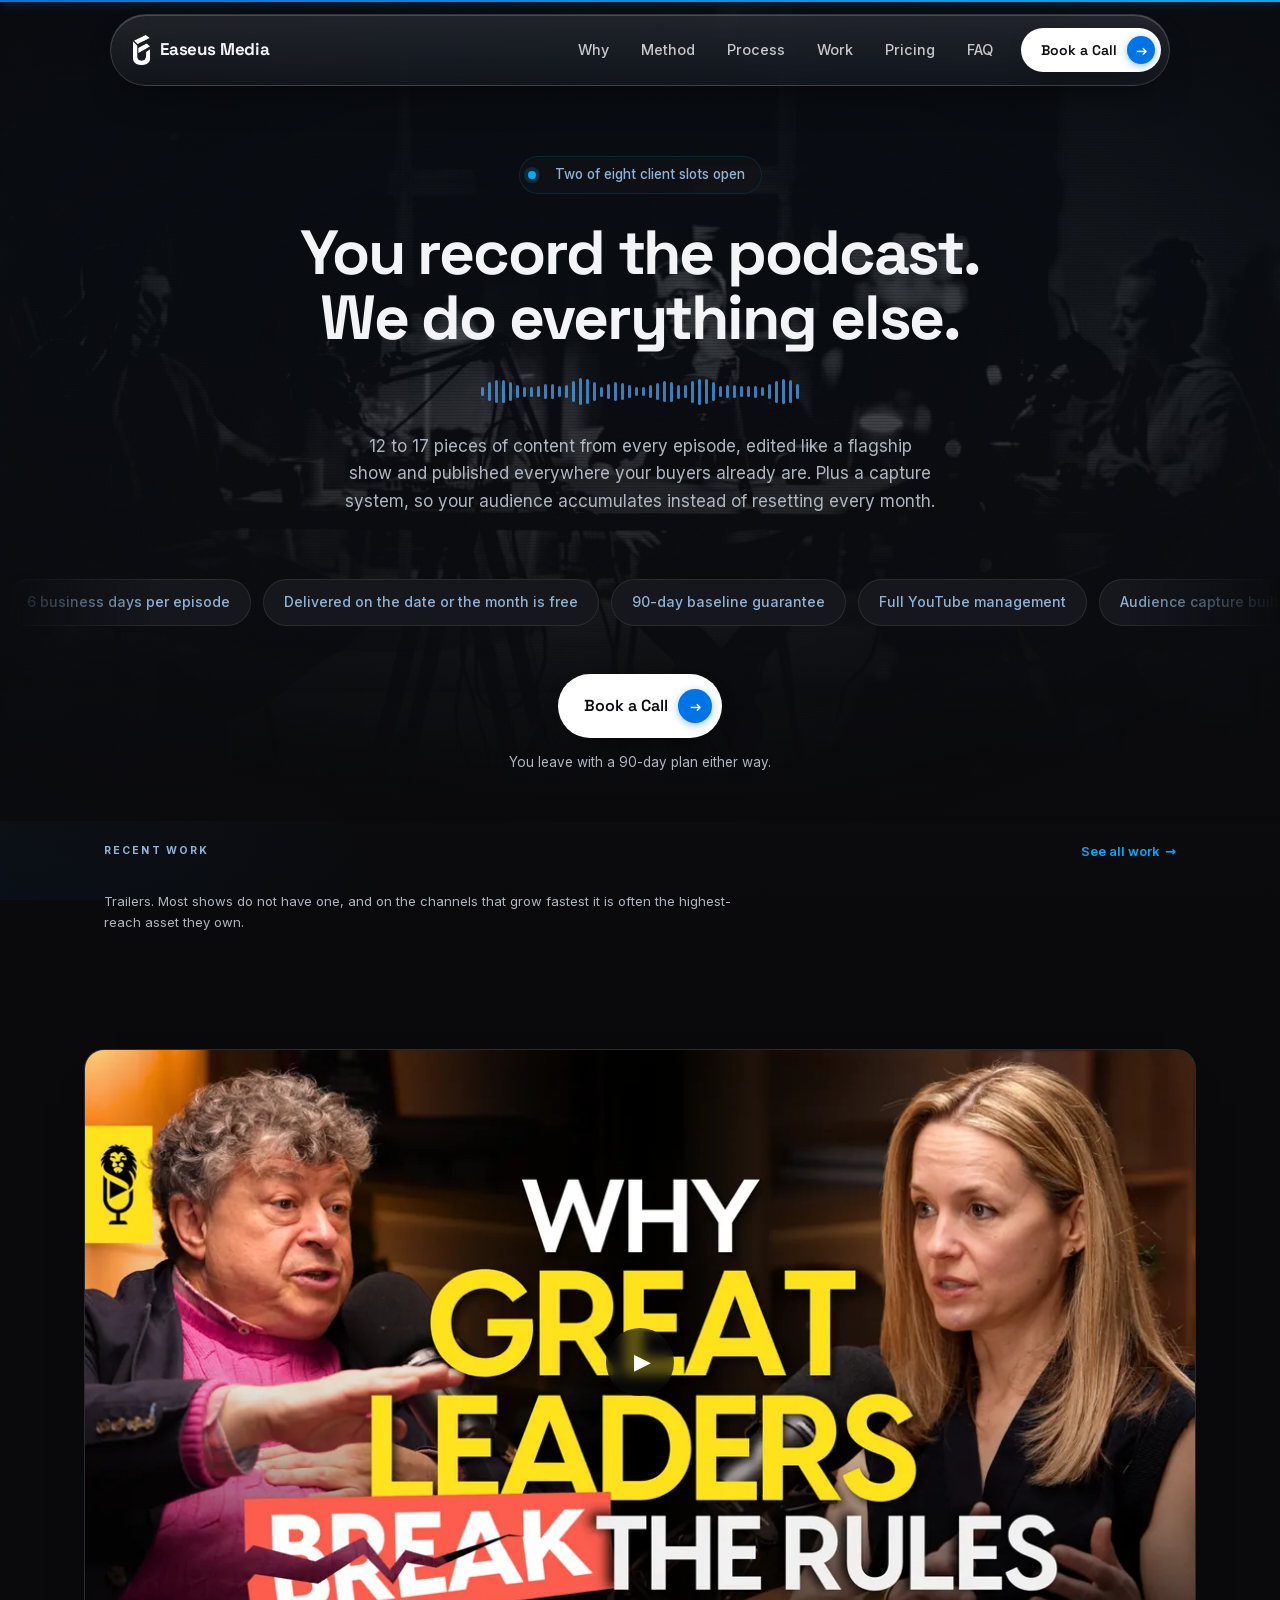
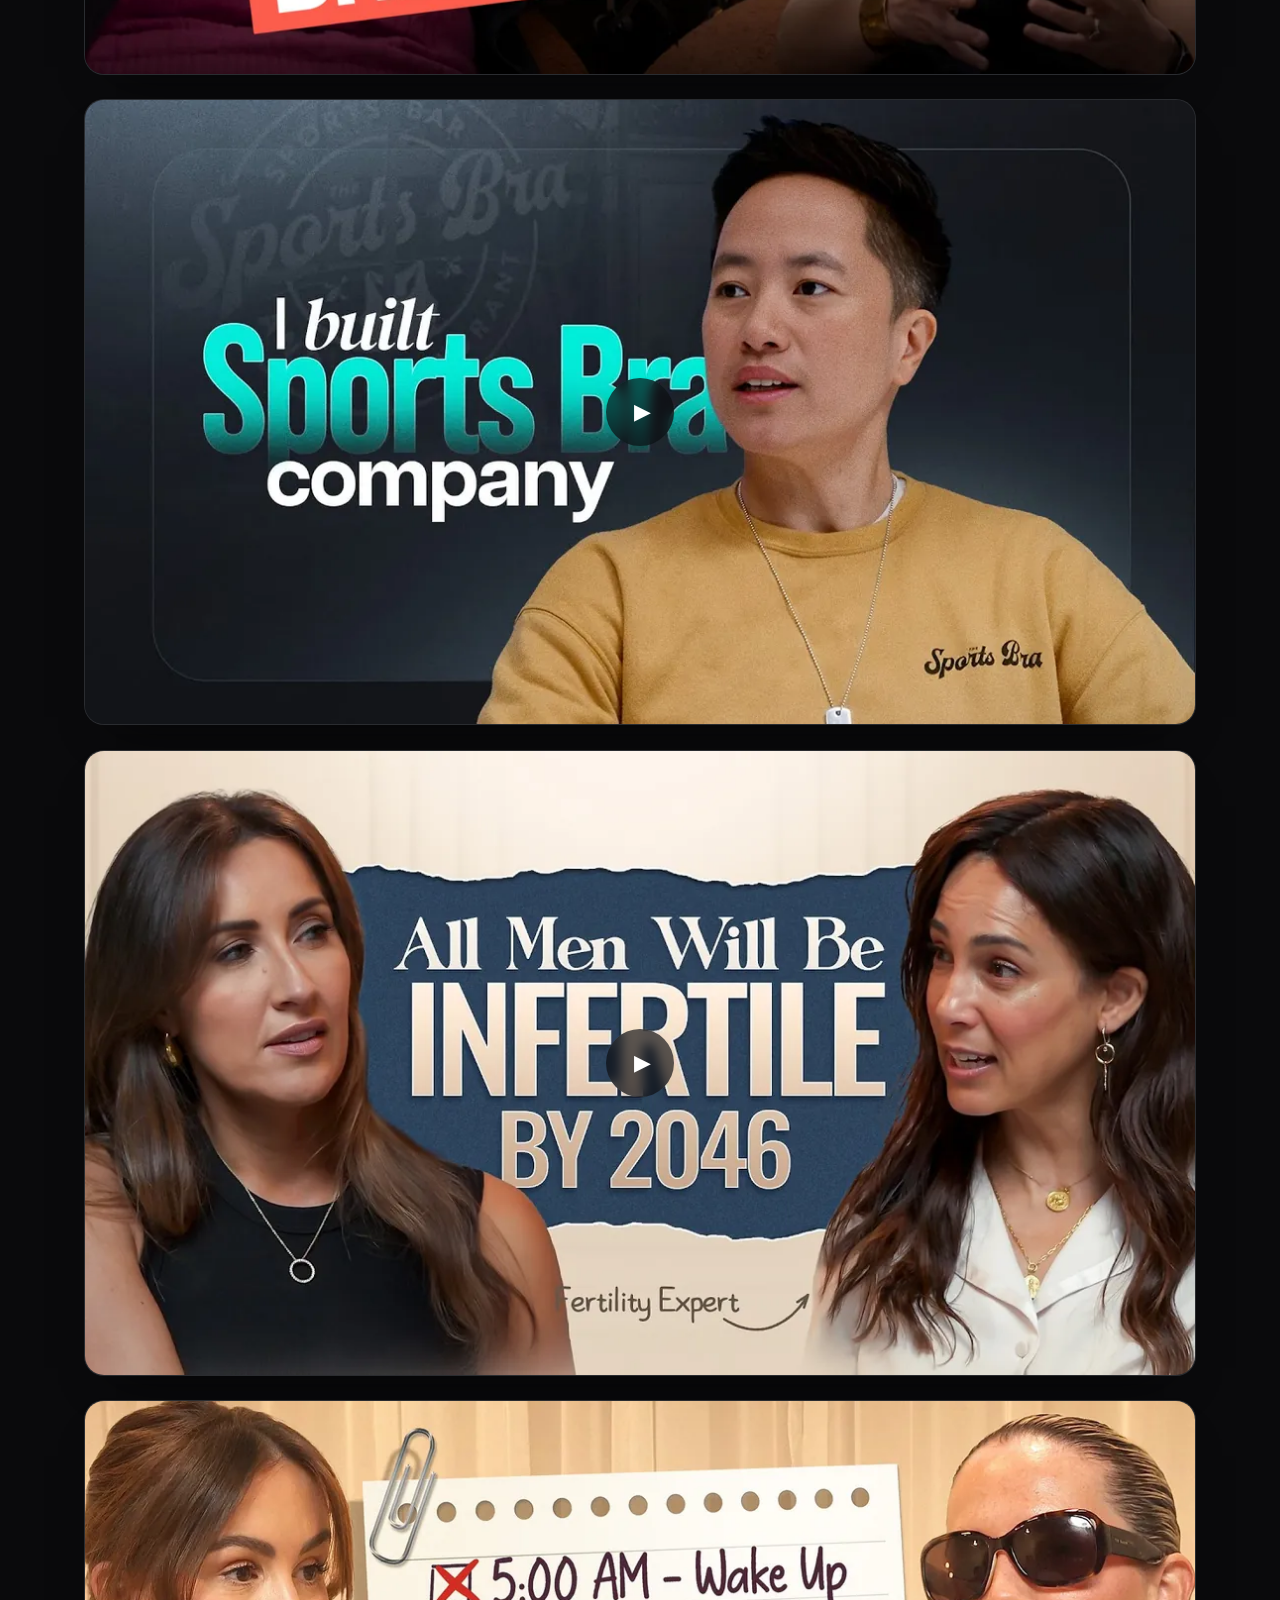
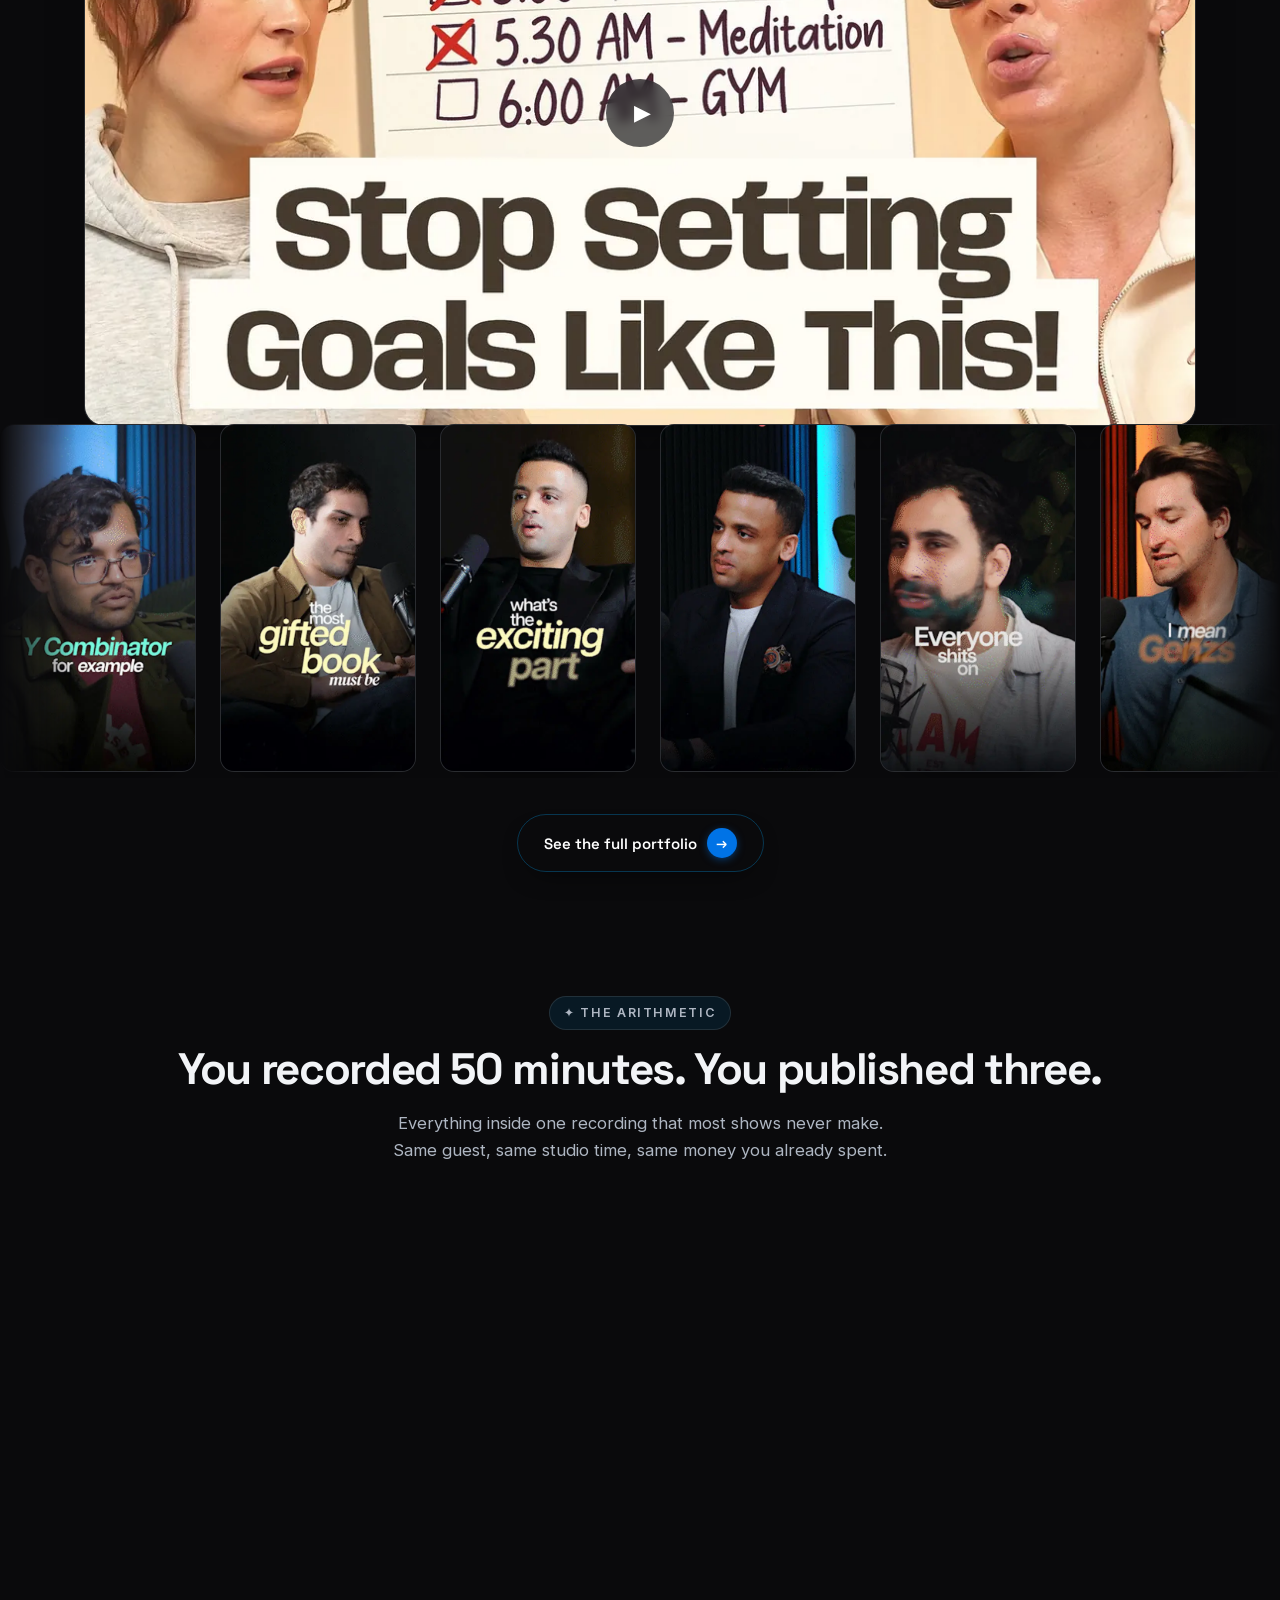
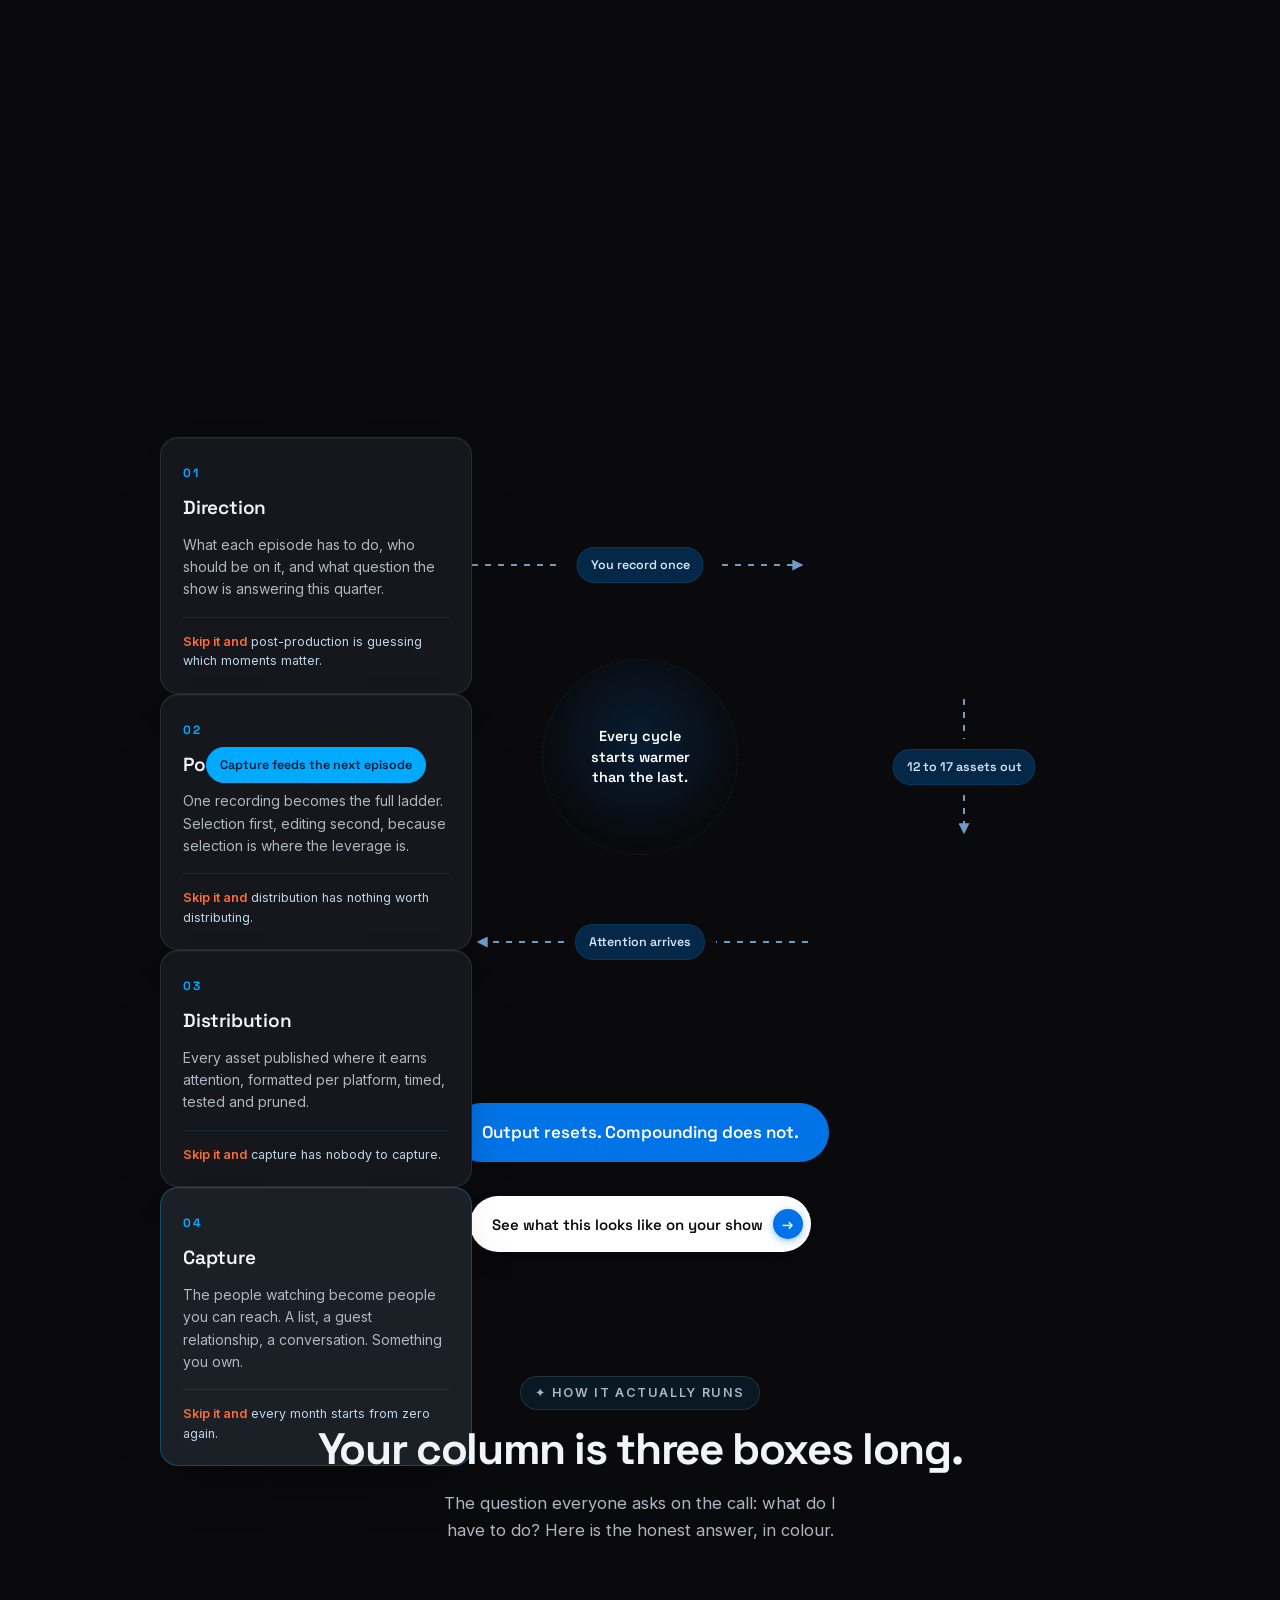
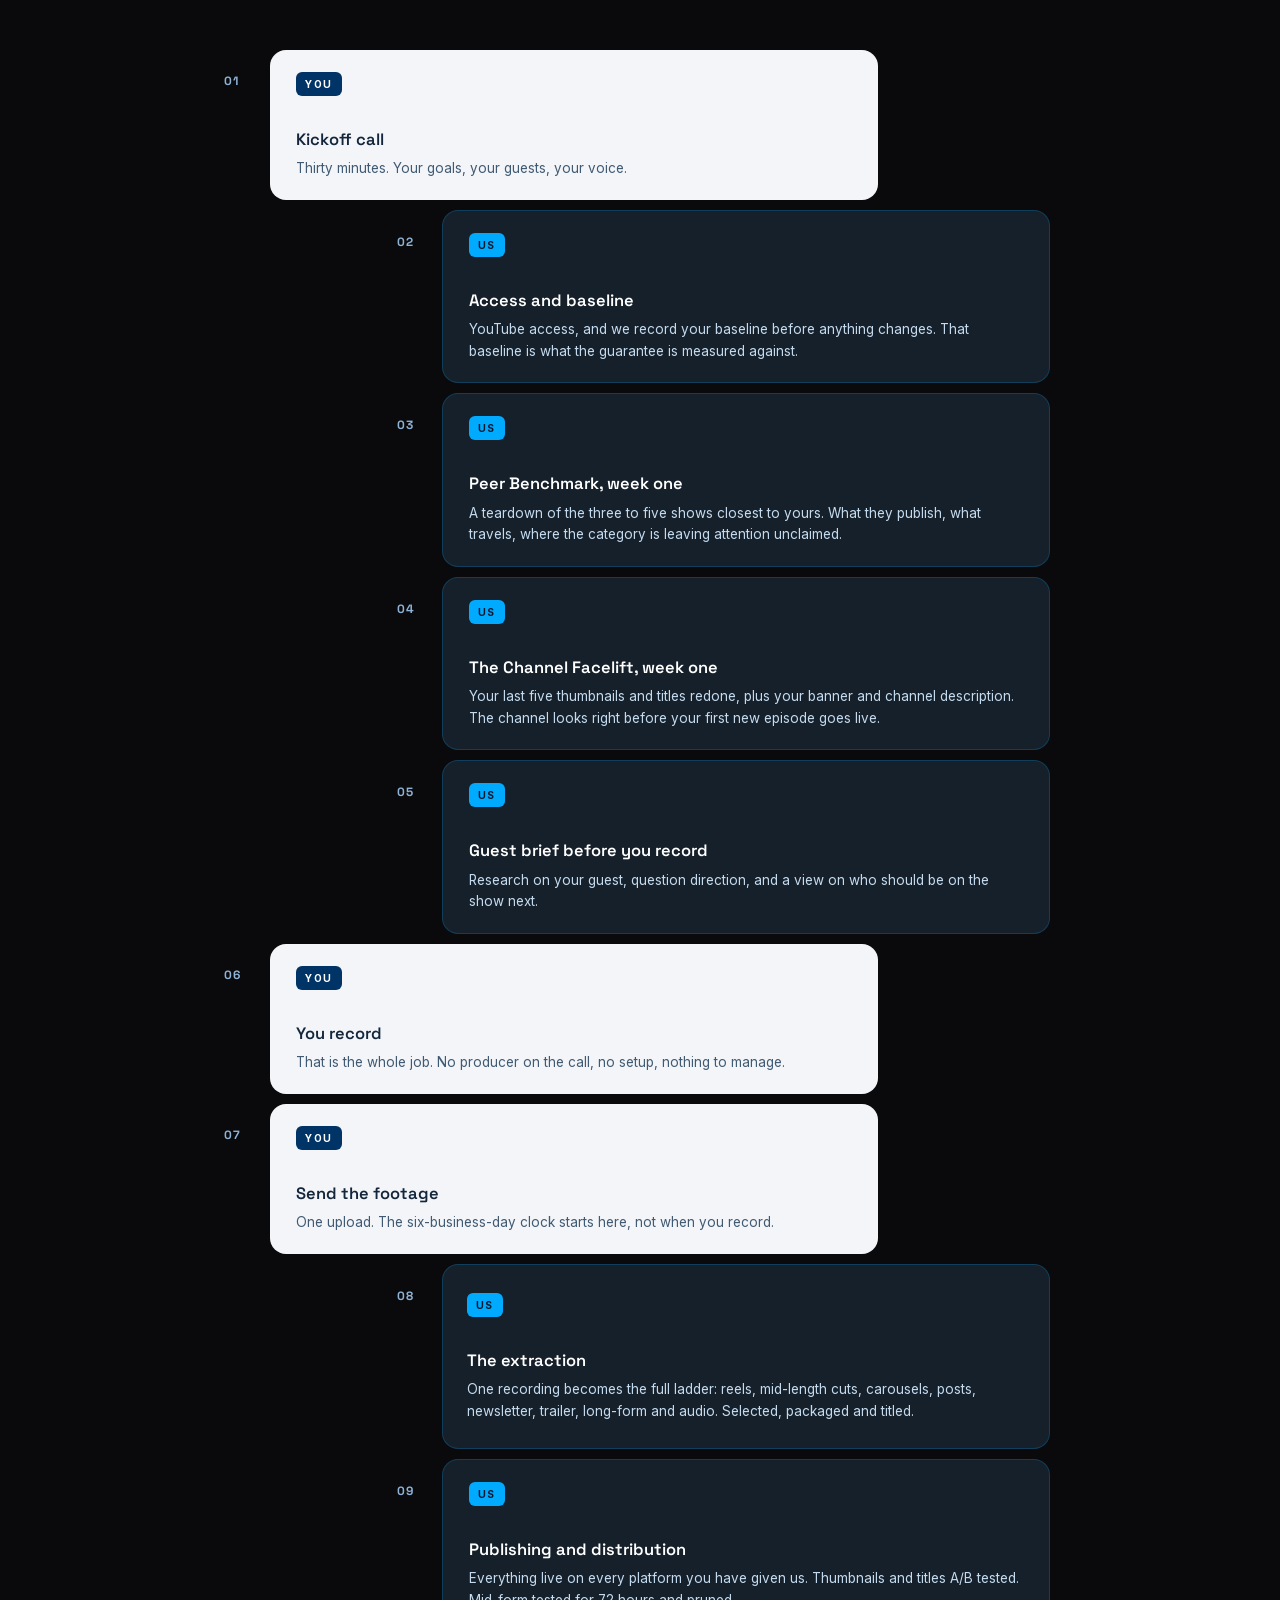
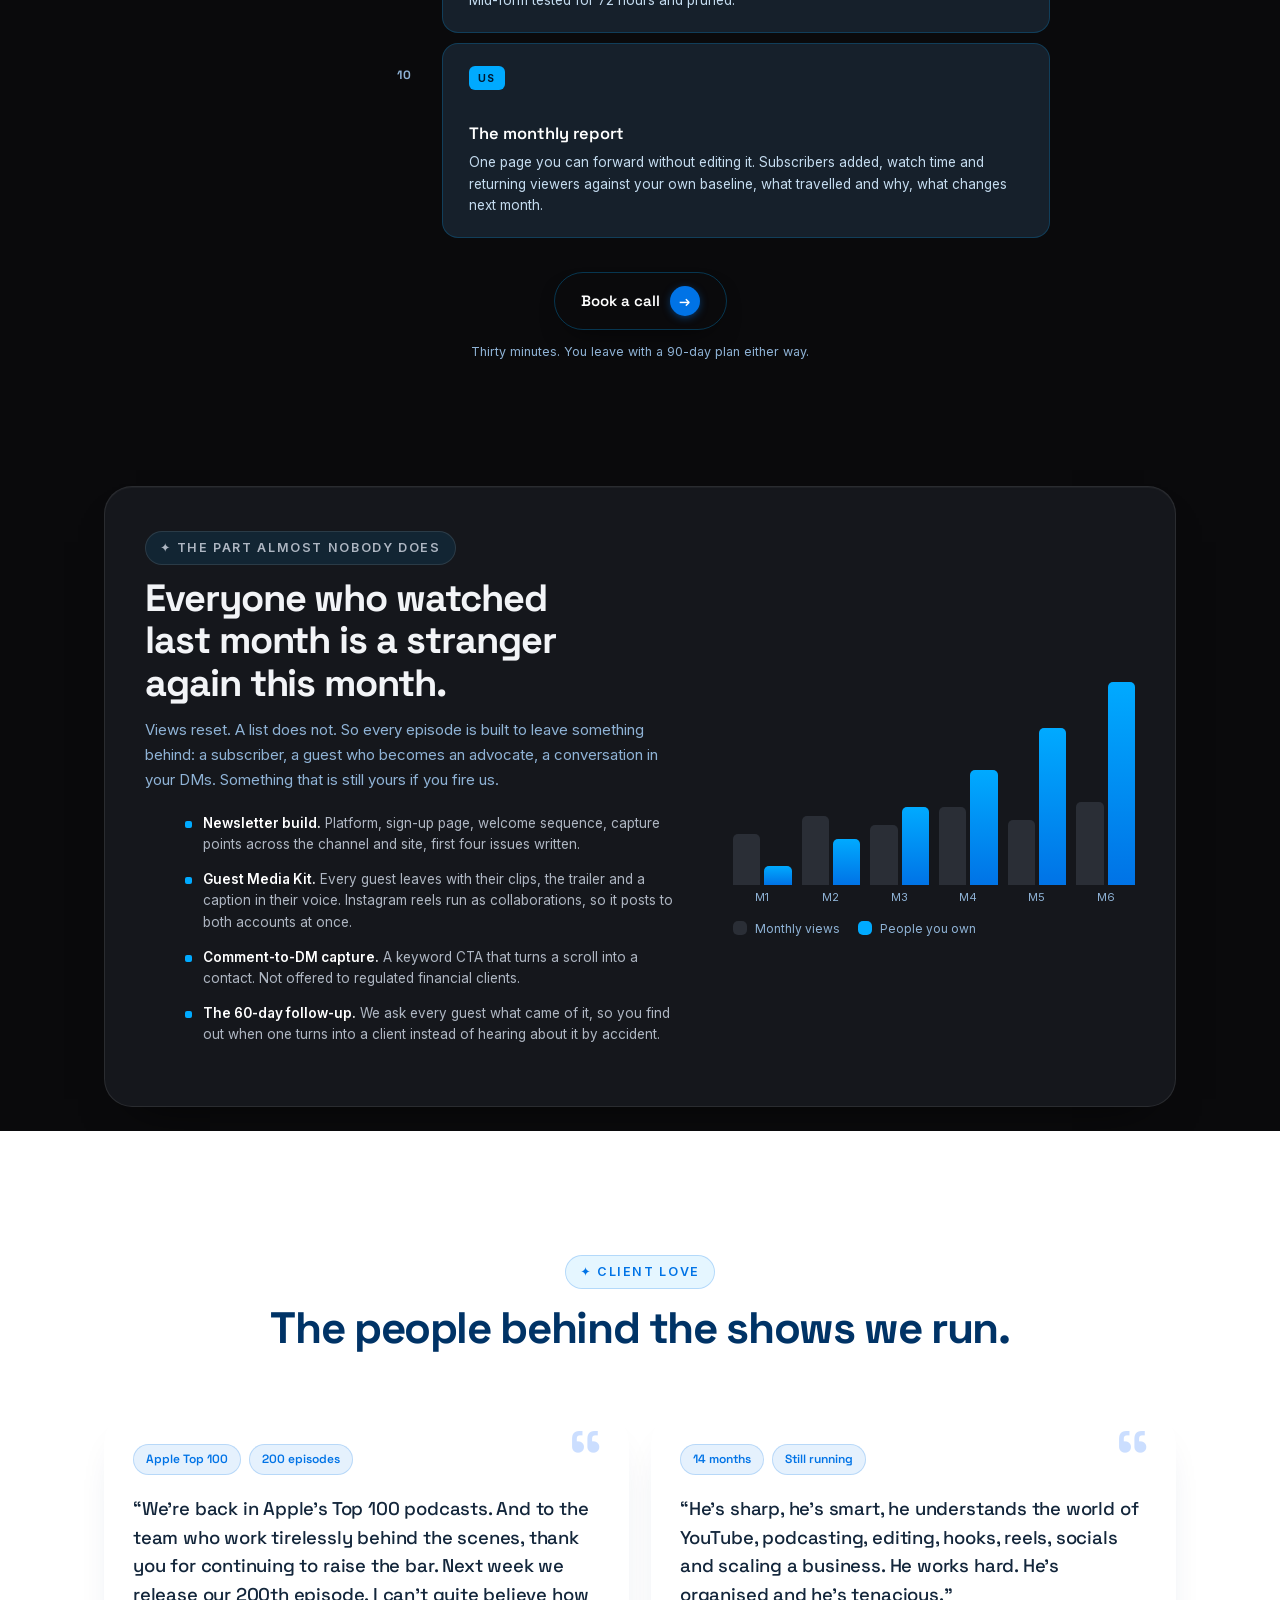
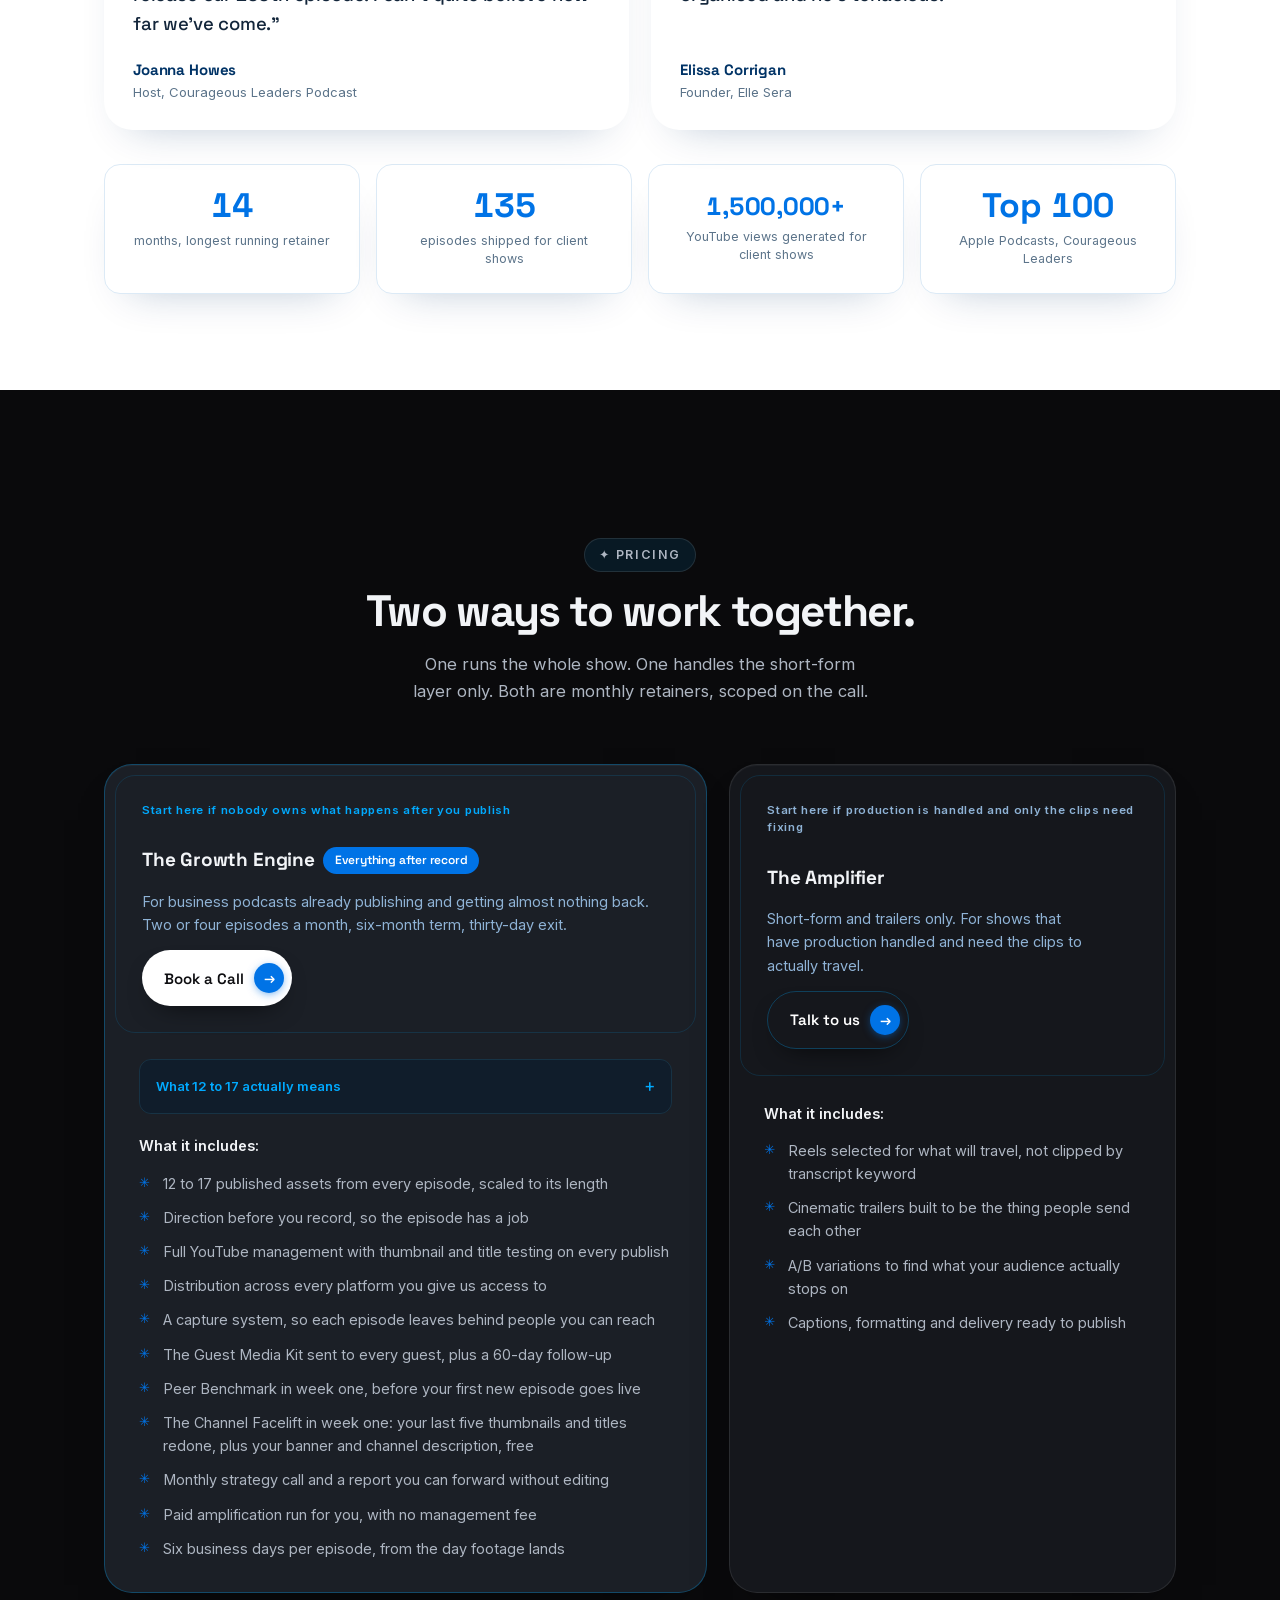
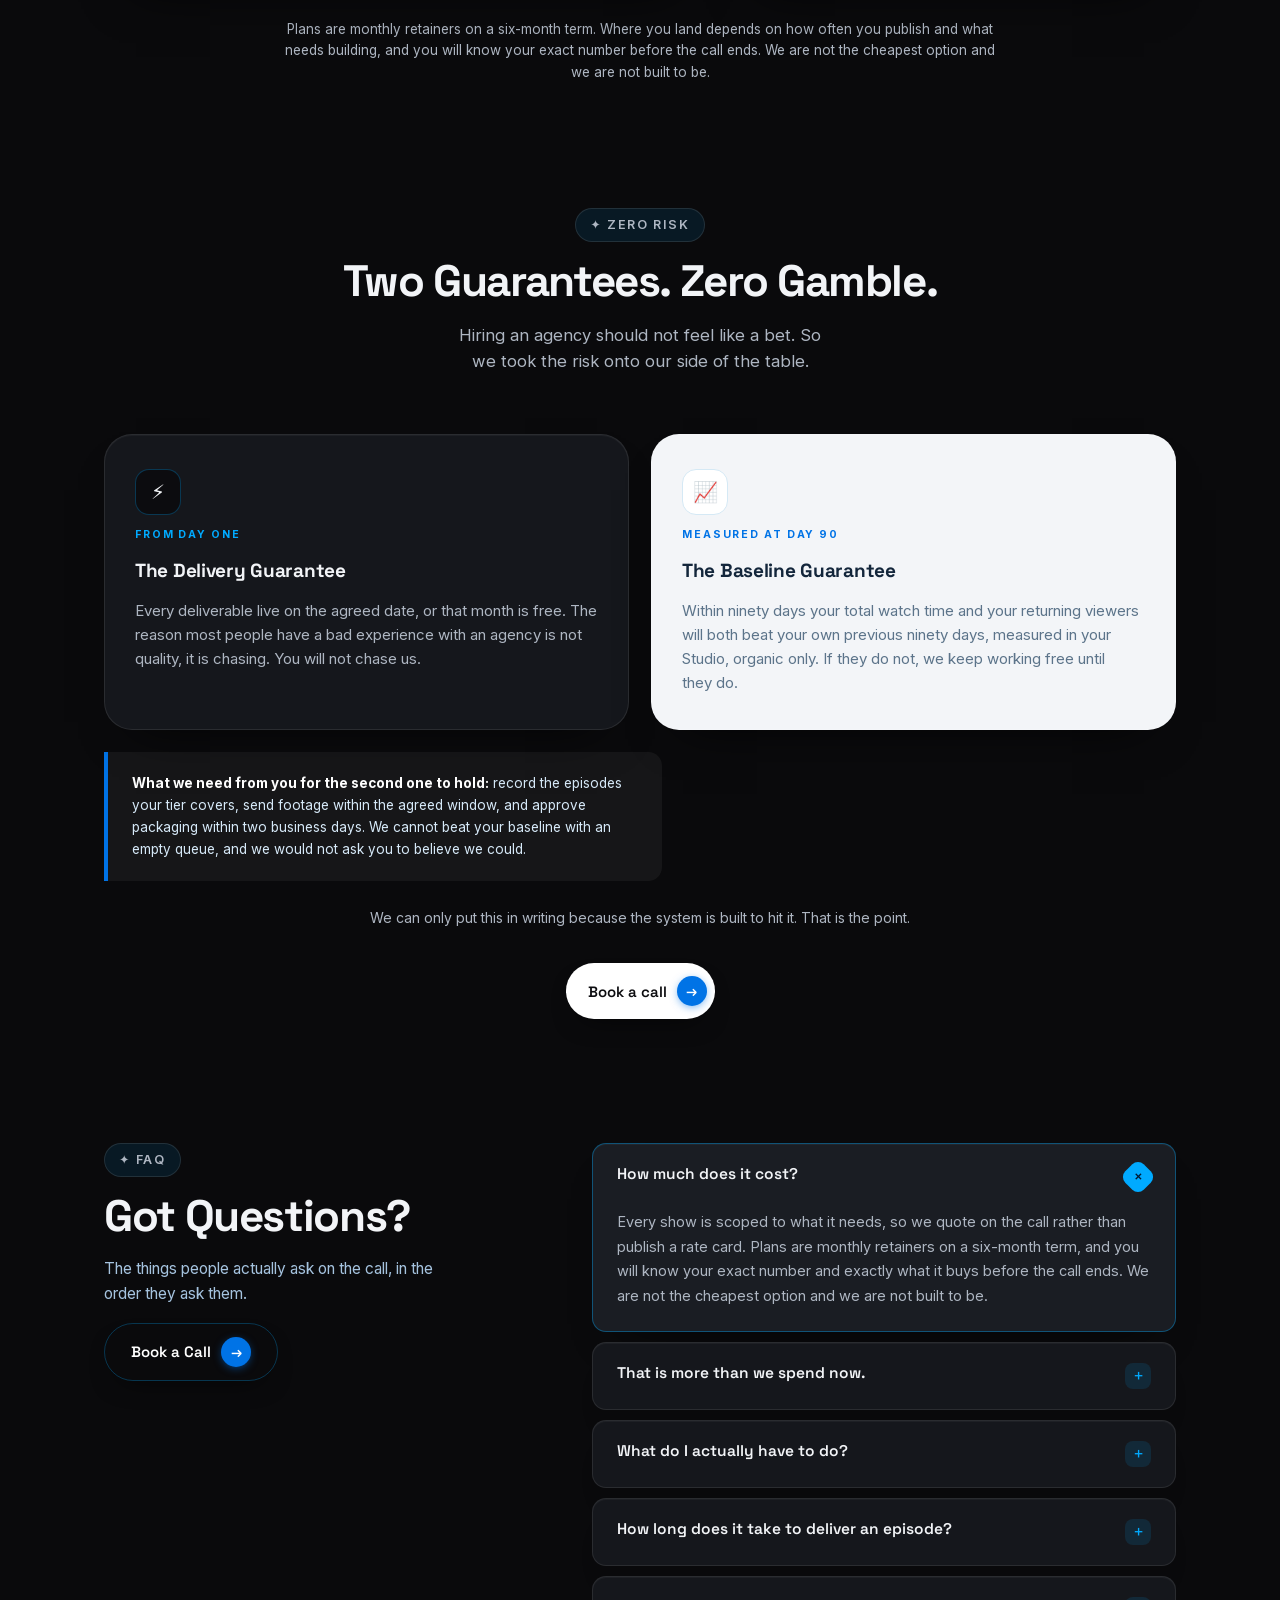
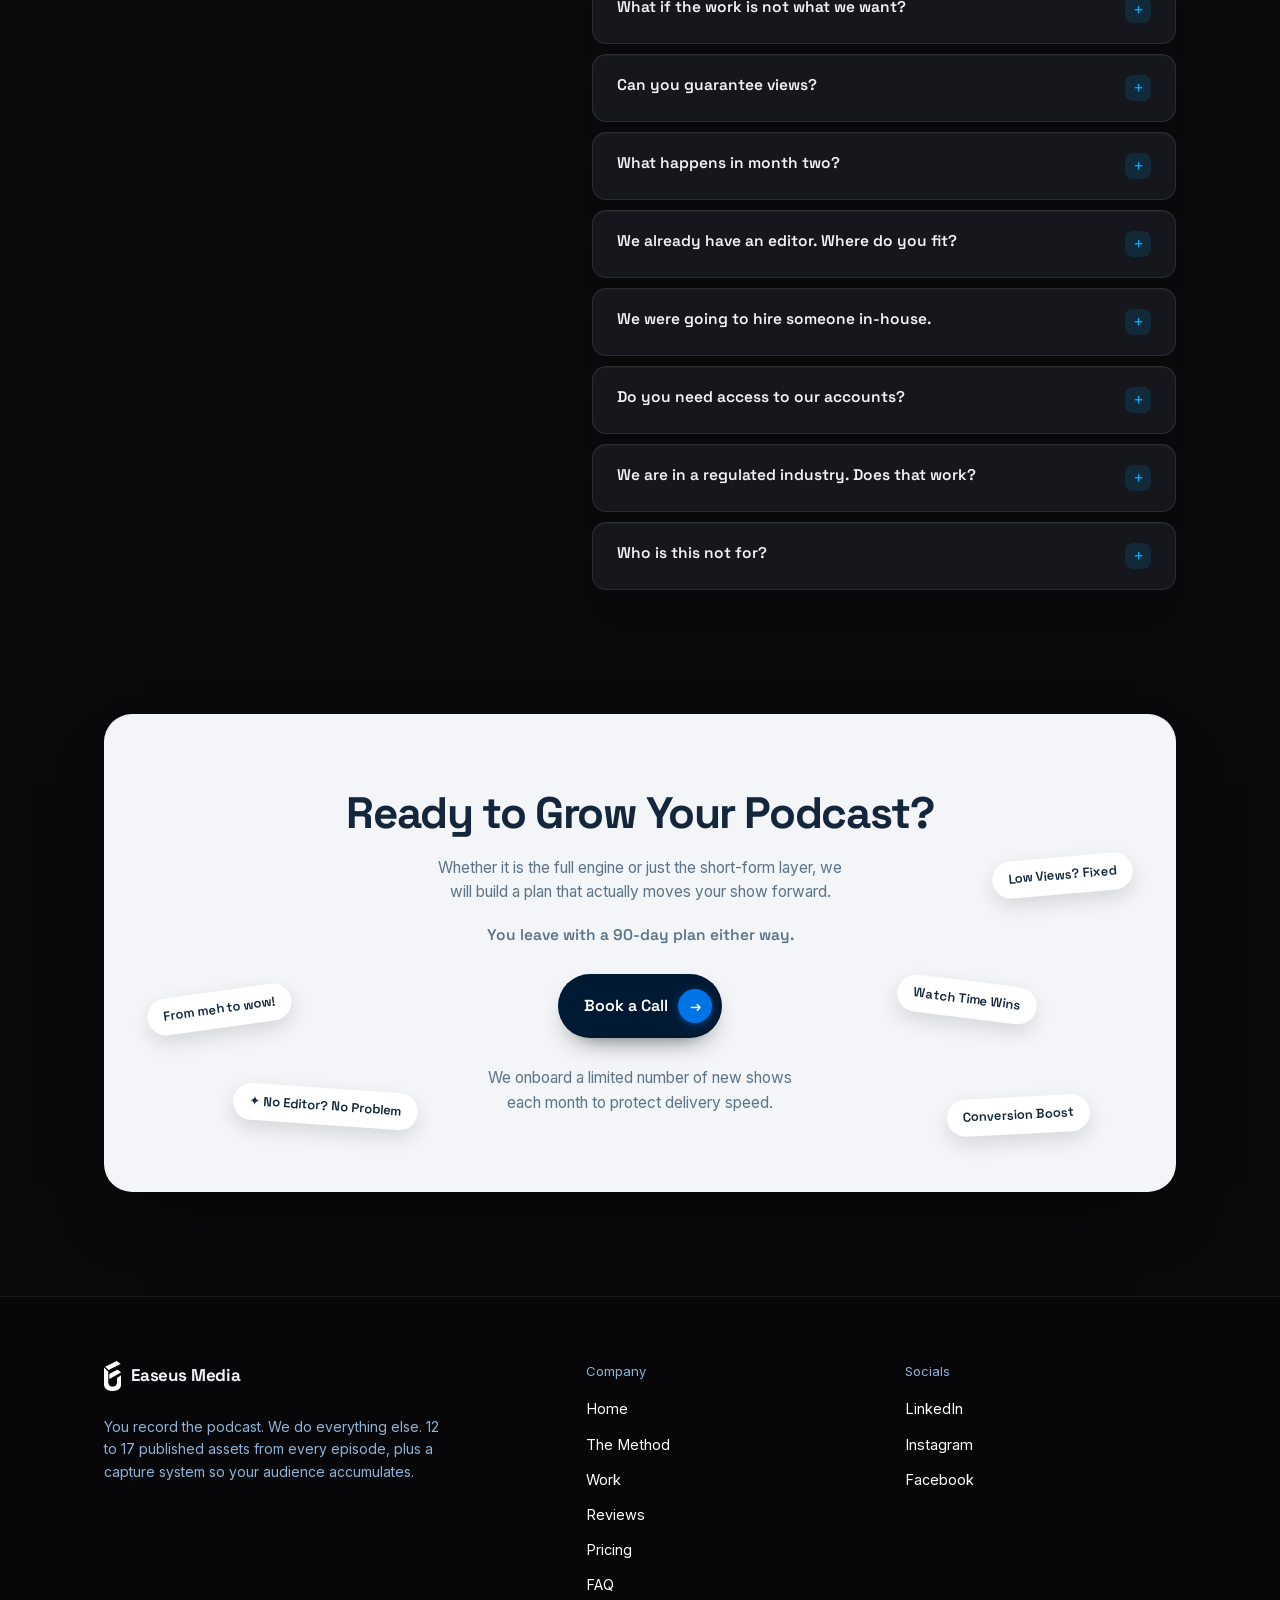
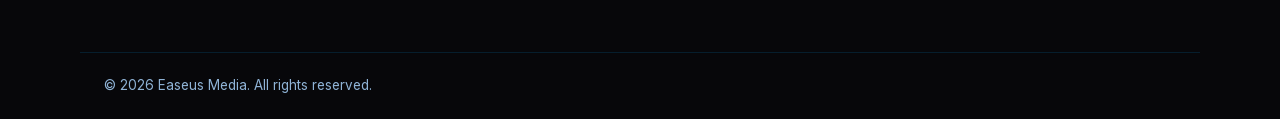
==== commit e2b6dd28: "Back to the pre-UI-pass pages, glow only index.html and projects.html restored to 903698a. Everythin" ====
--- a/index.html
+++ b/index.html
@@ -2267,65 +2267,6 @@
   -webkit-mask-composite:source-in;mask-composite:intersect;
 }
 /* no solid band at the hero edge: the video's own mask carries the fade */
-
-/* ============================================================
-   Section blend + button proportions
-   ============================================================ */
-
-/* the hero's darkening veil stopped dead at the section edge — fade it out
-   on the same curve the video uses, so the hero melts into the page */
-.hero-veil{
-  -webkit-mask-image:linear-gradient(180deg,#000 0%,#000 50%,rgba(0,0,0,.6) 72%,rgba(0,0,0,.24) 86%,transparent 96%);
-  mask-image:linear-gradient(180deg,#000 0%,#000 50%,rgba(0,0,0,.6) 72%,rgba(0,0,0,.24) 86%,transparent 96%);
-}
-
-/* buttons: the arrow was setting the height, so every pill came out thick */
-.btn{height:46px;padding:0 9px 0 22px;font-size:15px;}
-.btn .btn-arrow{width:28px;height:28px;font-size:13px;}
-.btn-lg{height:52px;padding:0 10px 0 26px;font-size:15.5px;}
-.btn-lg .btn-arrow{width:32px;height:32px;font-size:14px;}
-.btn-nav{height:40px;padding:0 7px 0 18px;font-size:14px;}
-.btn-nav .btn-arrow{width:26px;height:26px;font-size:12.5px;}
-.btn-ghost,.btn-ghost-line{height:46px;padding:0 16px 0 22px;}
-.route-btn{height:46px;}
-@media(max-width:760px){
-  .btn,.btn-lg,.btn-ghost,.btn-ghost-line,.route-btn{min-height:46px;}
-}
-
-/* nav links: the hover pill took its height from the inherited line-height */
-.nav-links > a:not(.btn){display:inline-flex;align-items:center;height:32px;padding:0 14px;line-height:1;}
-
-/* ---- nav: one highlight that slides, and it knows where you are ---- */
-.nav-links{position:relative;}
-.nav-ind{
-  position:absolute;left:0;top:50%;height:32px;width:0;border-radius:100px;
-  background:rgba(255,255,255,.11);box-shadow:inset 0 1px 0 rgba(255,255,255,.1);
-  transform:translate(0,-50%) scaleX(.6);transform-origin:left center;opacity:0;pointer-events:none;
-  transition:transform .34s cubic-bezier(.22,1,.36,1),width .34s cubic-bezier(.22,1,.36,1),opacity .22s ease;
-}
-.nav-ind.on{opacity:1;}
-.nav-links > a:not(.btn){position:relative;z-index:1;}
-.nav-links > a:not(.btn):hover{background:transparent;}
-.nav-links > a.here{color:#fff;}
-/* hairline between the links and the call button */
-.nav-links > .btn-nav{margin-left:12px;position:relative;}
-.nav-links > .btn-nav::before{content:"";position:absolute;left:-7px;top:50%;transform:translateY(-50%);
-  width:1px;height:20px;background:rgba(255,255,255,.16);}
-.brand{transition:opacity .2s ease;}
-.brand:hover{opacity:.78;}
-@media(max-width:760px){
-  .nav-ind{display:none;}
-  .nav-links > a:not(.btn):hover{background:rgba(255,255,255,.1);}
-  .nav-links > .btn-nav{margin-left:4px;}
-  .nav-links > .btn-nav::before{display:none;}
-}
-
-/* only the pill is glass: .nav still carried a full-width blur, which drew a
-   hard band across the top of the page wherever content scrolled under it */
-.nav,.nav.stuck,.nav.scrolled{
-  backdrop-filter:none !important;-webkit-backdrop-filter:none !important;
-  transform:none !important;will-change:auto !important;
-}
 
 /* ---- Cards light up under the cursor ---- */
 .glowcard{position:relative;transition:border-color .25s ease,box-shadow .3s ease;}
@@ -3362,66 +3303,6 @@
 })();
 </script>
 <script>
-/* Nav: a single highlight that follows the cursor and rests on the current section */
-(function(){
-  var wrap = document.getElementById('nav-links');
-  if (!wrap) return;
-  var items = [].slice.call(wrap.querySelectorAll('a:not(.btn)'));
-  if (!items.length) return;
-
-  var ind = document.createElement('span');
-  ind.className = 'nav-ind';
-  ind.setAttribute('aria-hidden', 'true');
-  wrap.insertBefore(ind, wrap.firstChild);
-
-  var pinned = wrap.querySelector('a[aria-current="page"]');   /* Work, on the work page */
-  var here = pinned || null;
-  if (here) here.classList.add('here');
-
-  function moveTo(a){
-    if (!a || window.innerWidth < 761) { ind.classList.remove('on'); return; }
-    ind.style.width = a.offsetWidth + 'px';
-    ind.style.transform = 'translate(' + a.offsetLeft + 'px,-50%) scaleX(1)';
-    ind.classList.add('on');
-  }
-  function rest(){ here ? moveTo(here) : ind.classList.remove('on'); }
-
-  items.forEach(function(a){
-    a.addEventListener('mouseenter', function(){ moveTo(a); });
-    a.addEventListener('focus', function(){ moveTo(a); });
-  });
-  wrap.addEventListener('mouseleave', rest);
-  wrap.addEventListener('focusout', rest);
-  window.addEventListener('resize', rest, { passive: true });
-
-  /* rest on whichever section is under the middle of the screen */
-  if (!pinned && 'IntersectionObserver' in window) {
-    var map = {}, ids = [];
-    items.forEach(function(a){
-      var h = a.getAttribute('href') || '', i = h.indexOf('#');
-      if (i < 0) return;
-      var el = document.getElementById(h.slice(i + 1));
-      if (el) { map[el.id] = { el: el, link: a, seen: false }; ids.push(el.id); }
-    });
-    if (ids.length) {
-      var io = new IntersectionObserver(function(entries){
-        entries.forEach(function(e){ map[e.target.id].seen = e.isIntersecting; });
-        var current = null;
-        ids.forEach(function(id){ if (map[id].seen) current = id; });
-        items.forEach(function(a){ a.classList.remove('here'); });
-        here = current ? map[current].link : null;
-        if (here) here.classList.add('here');
-        rest();
-      }, { rootMargin: '-45% 0px -50% 0px', threshold: 0 });
-      ids.forEach(function(id){ io.observe(map[id].el); });
-    }
-  }
-
-  if (document.fonts && document.fonts.ready) document.fonts.ready.then(rest);
-  rest();
-})();
-</script>
-<script>
 /* Cards light up under the cursor — one pointer handler for all of them */
 (function(){
   var calm = window.matchMedia && window.matchMedia('(prefers-reduced-motion: reduce)').matches;
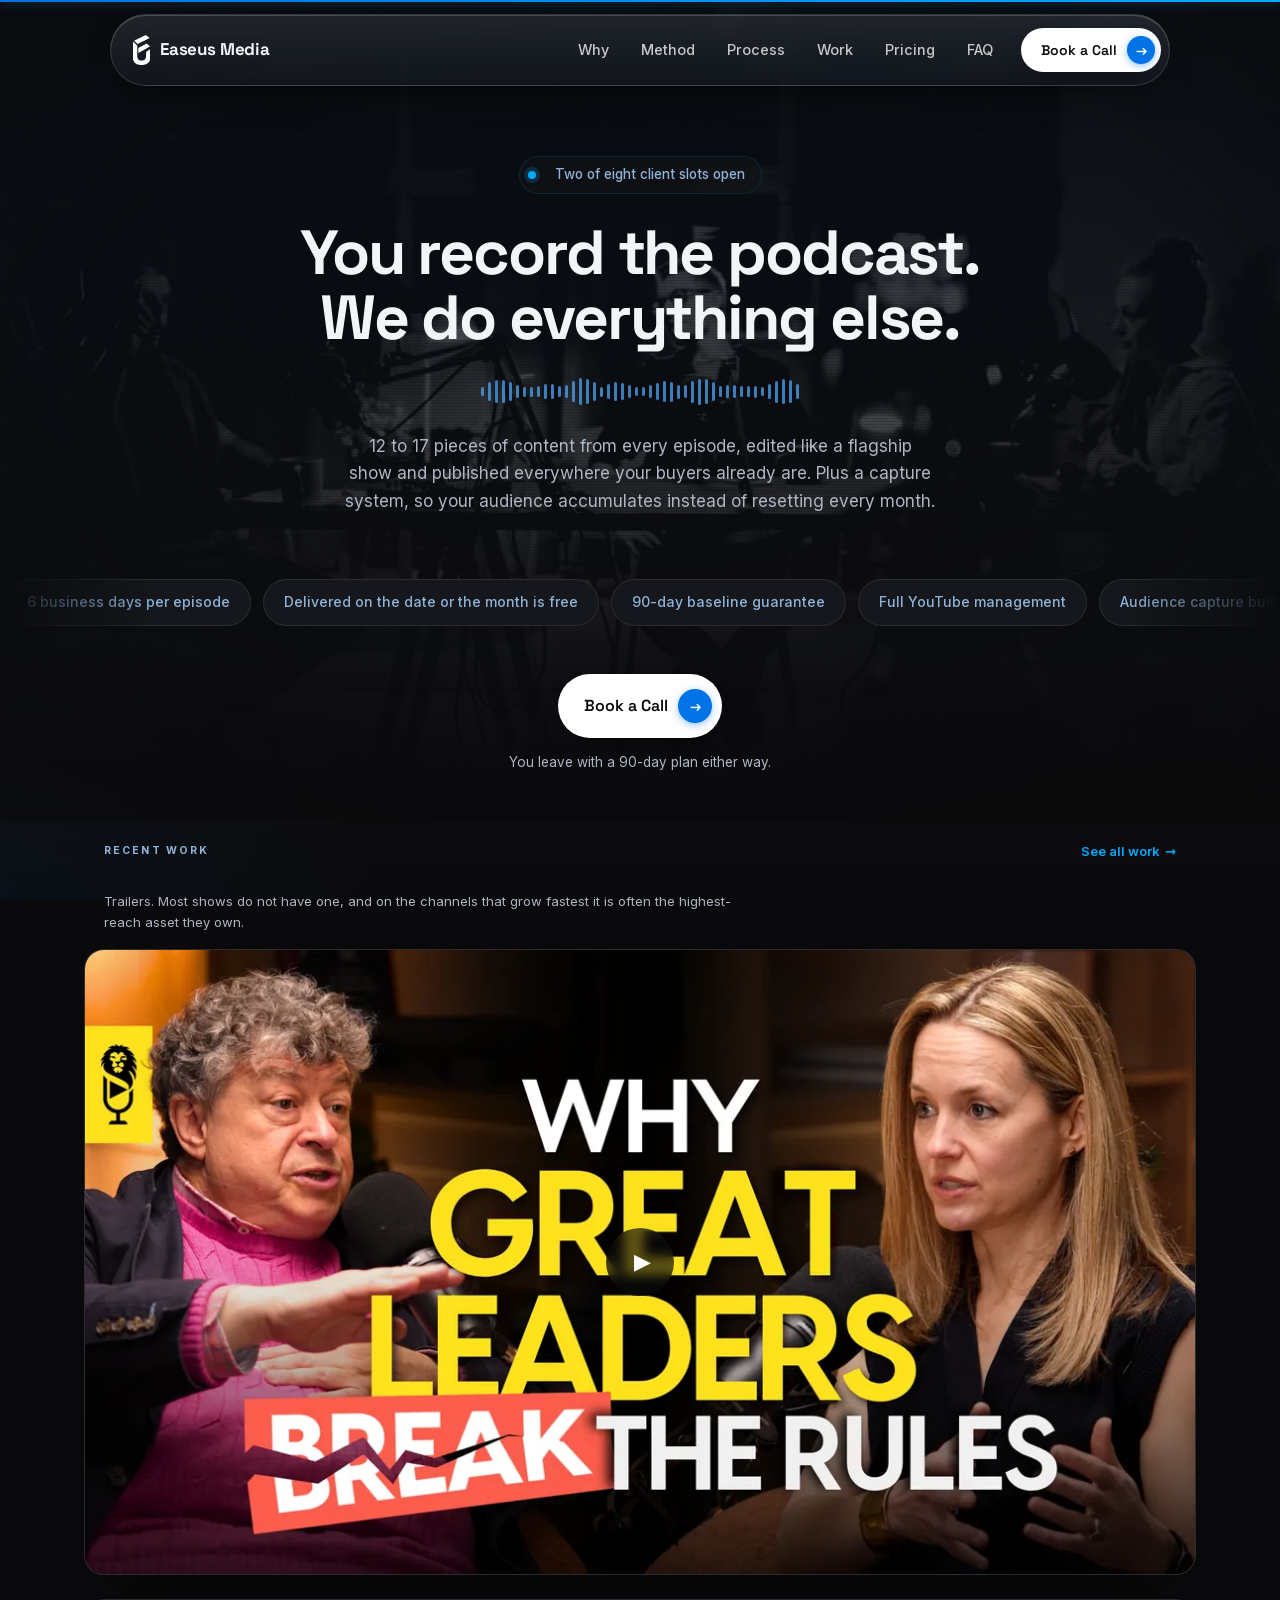
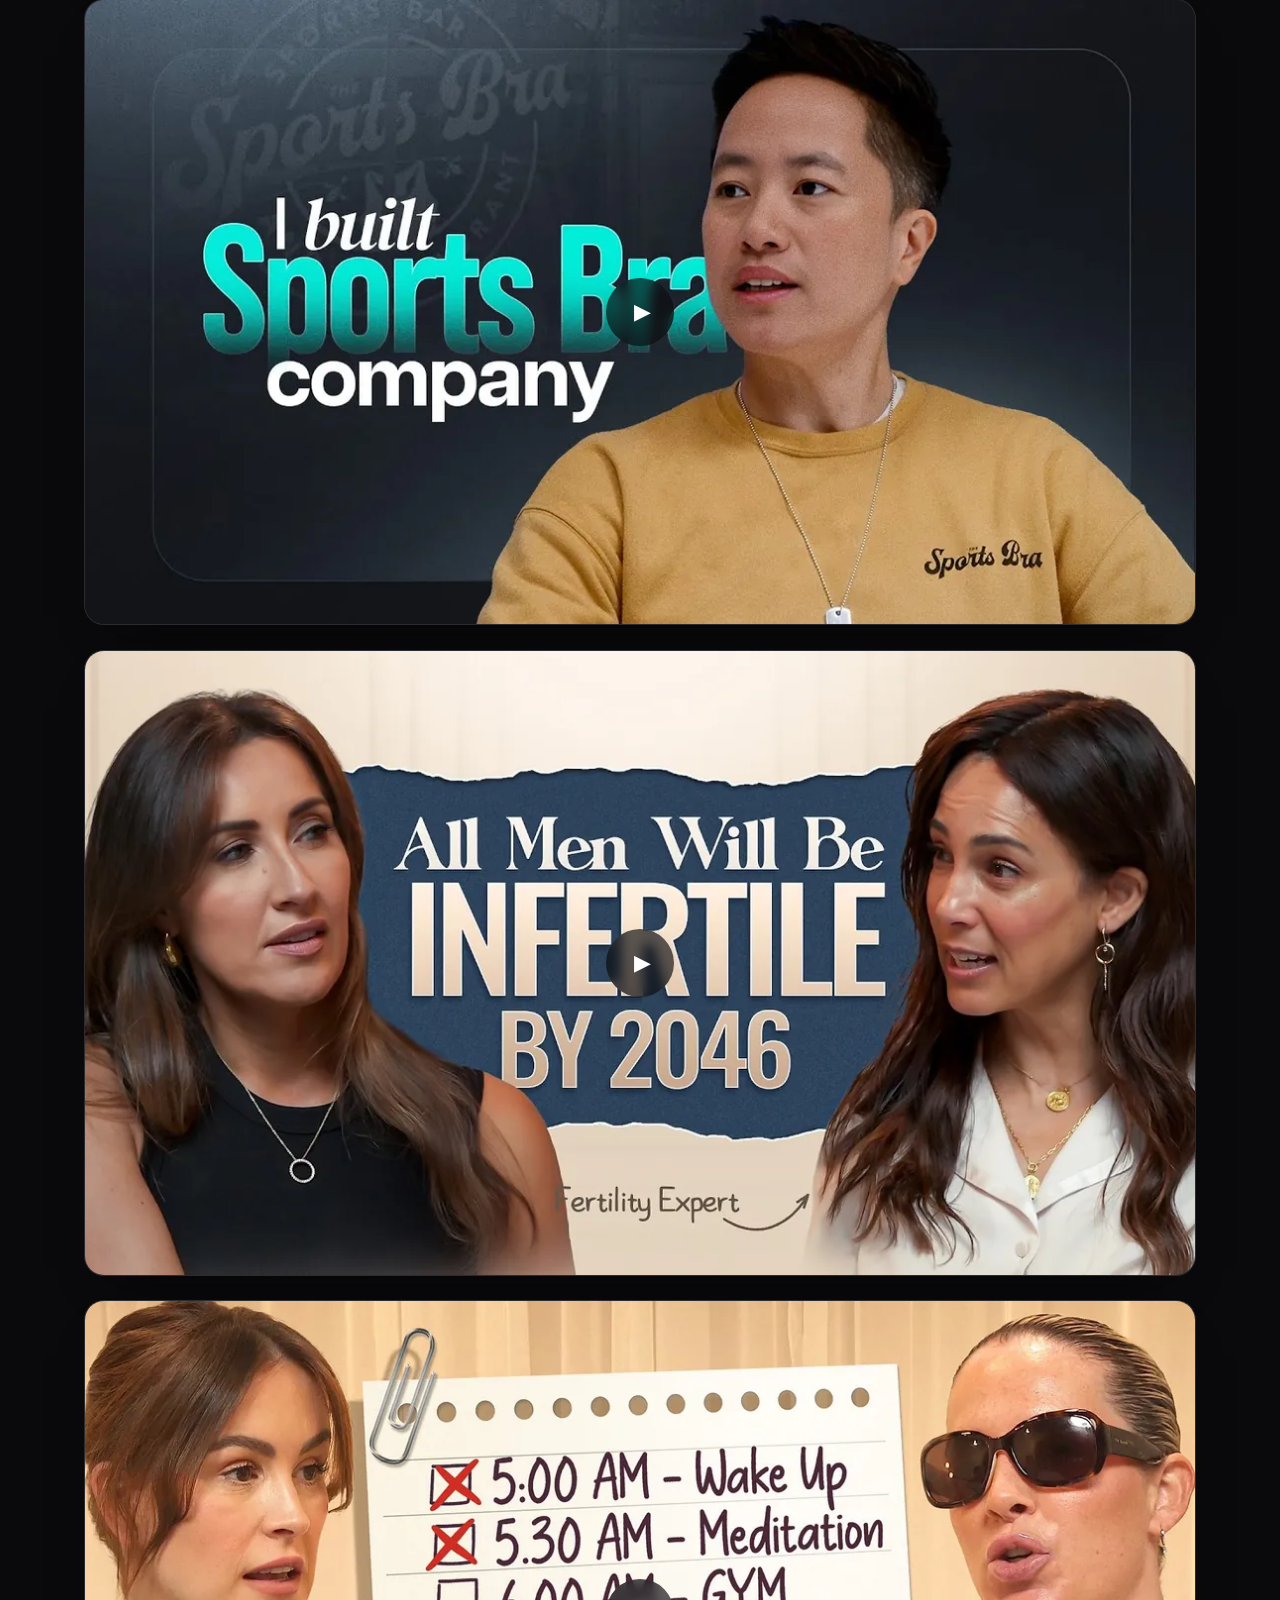
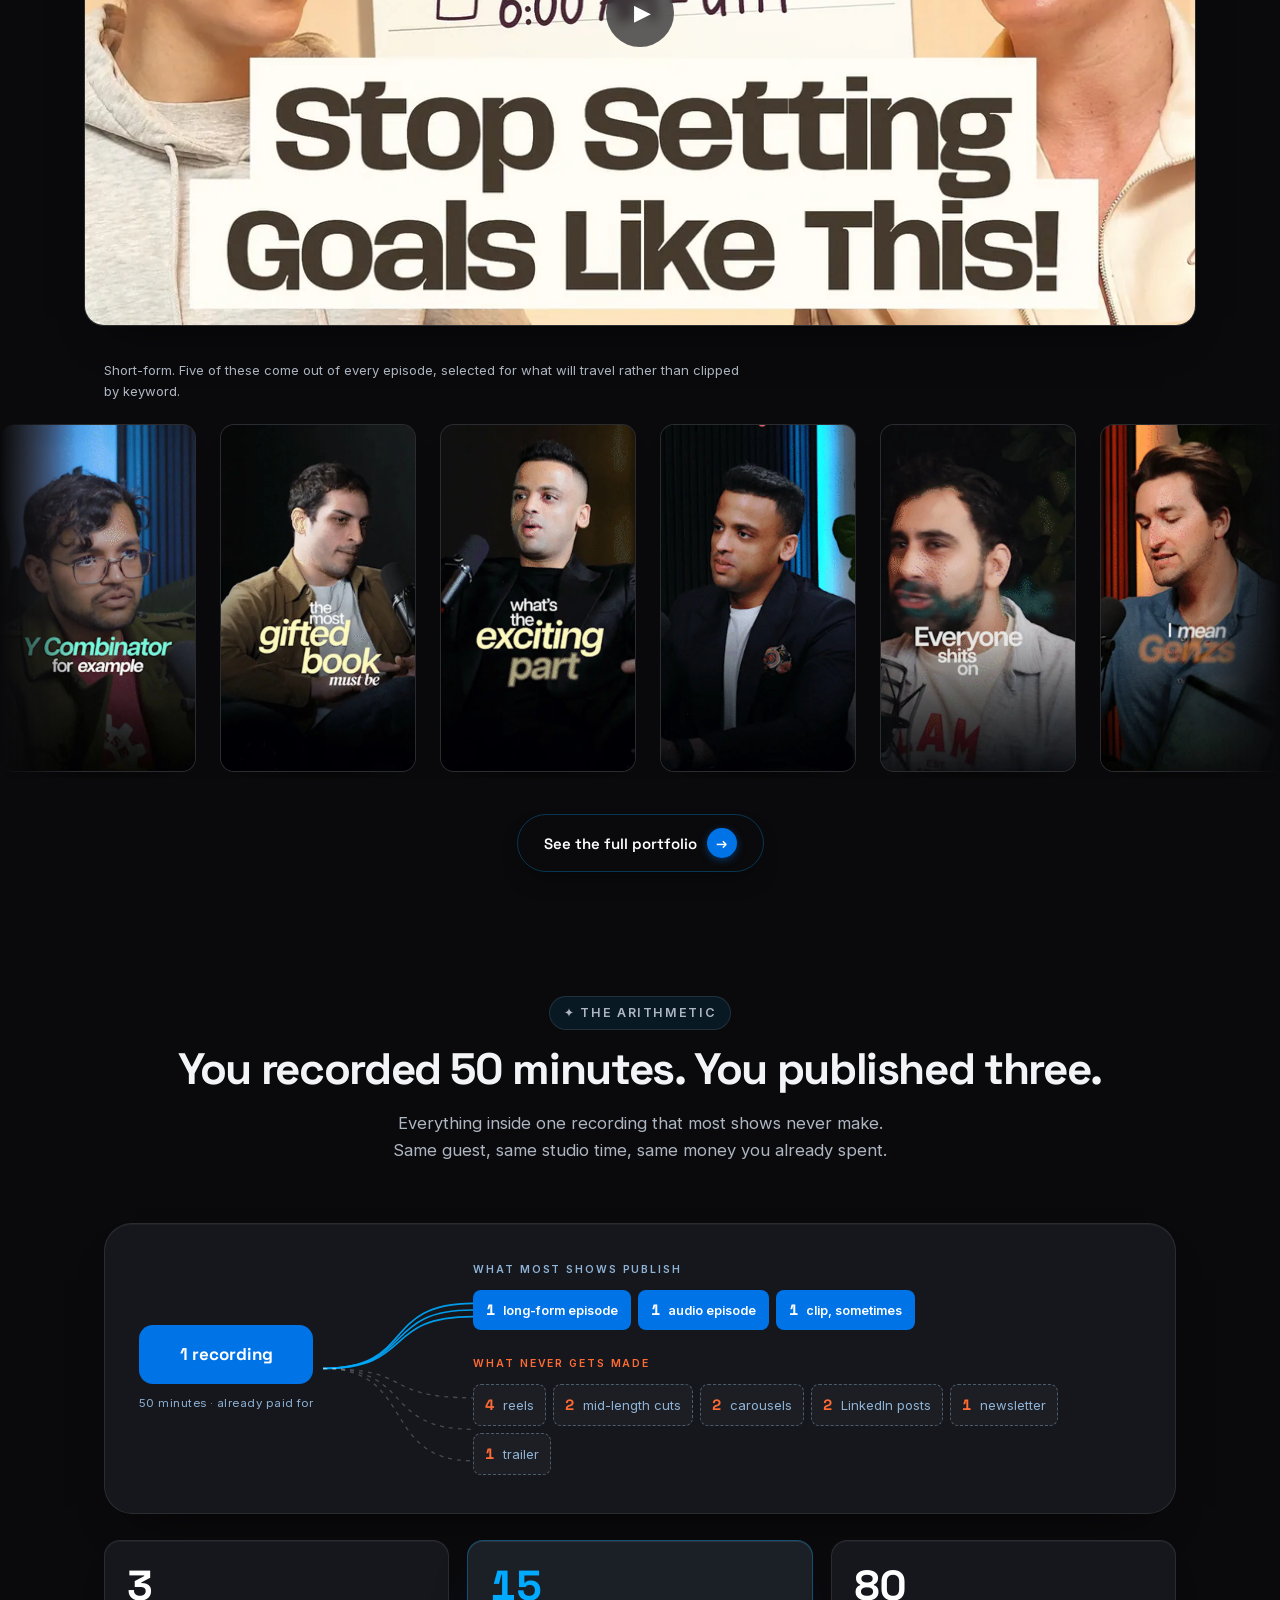
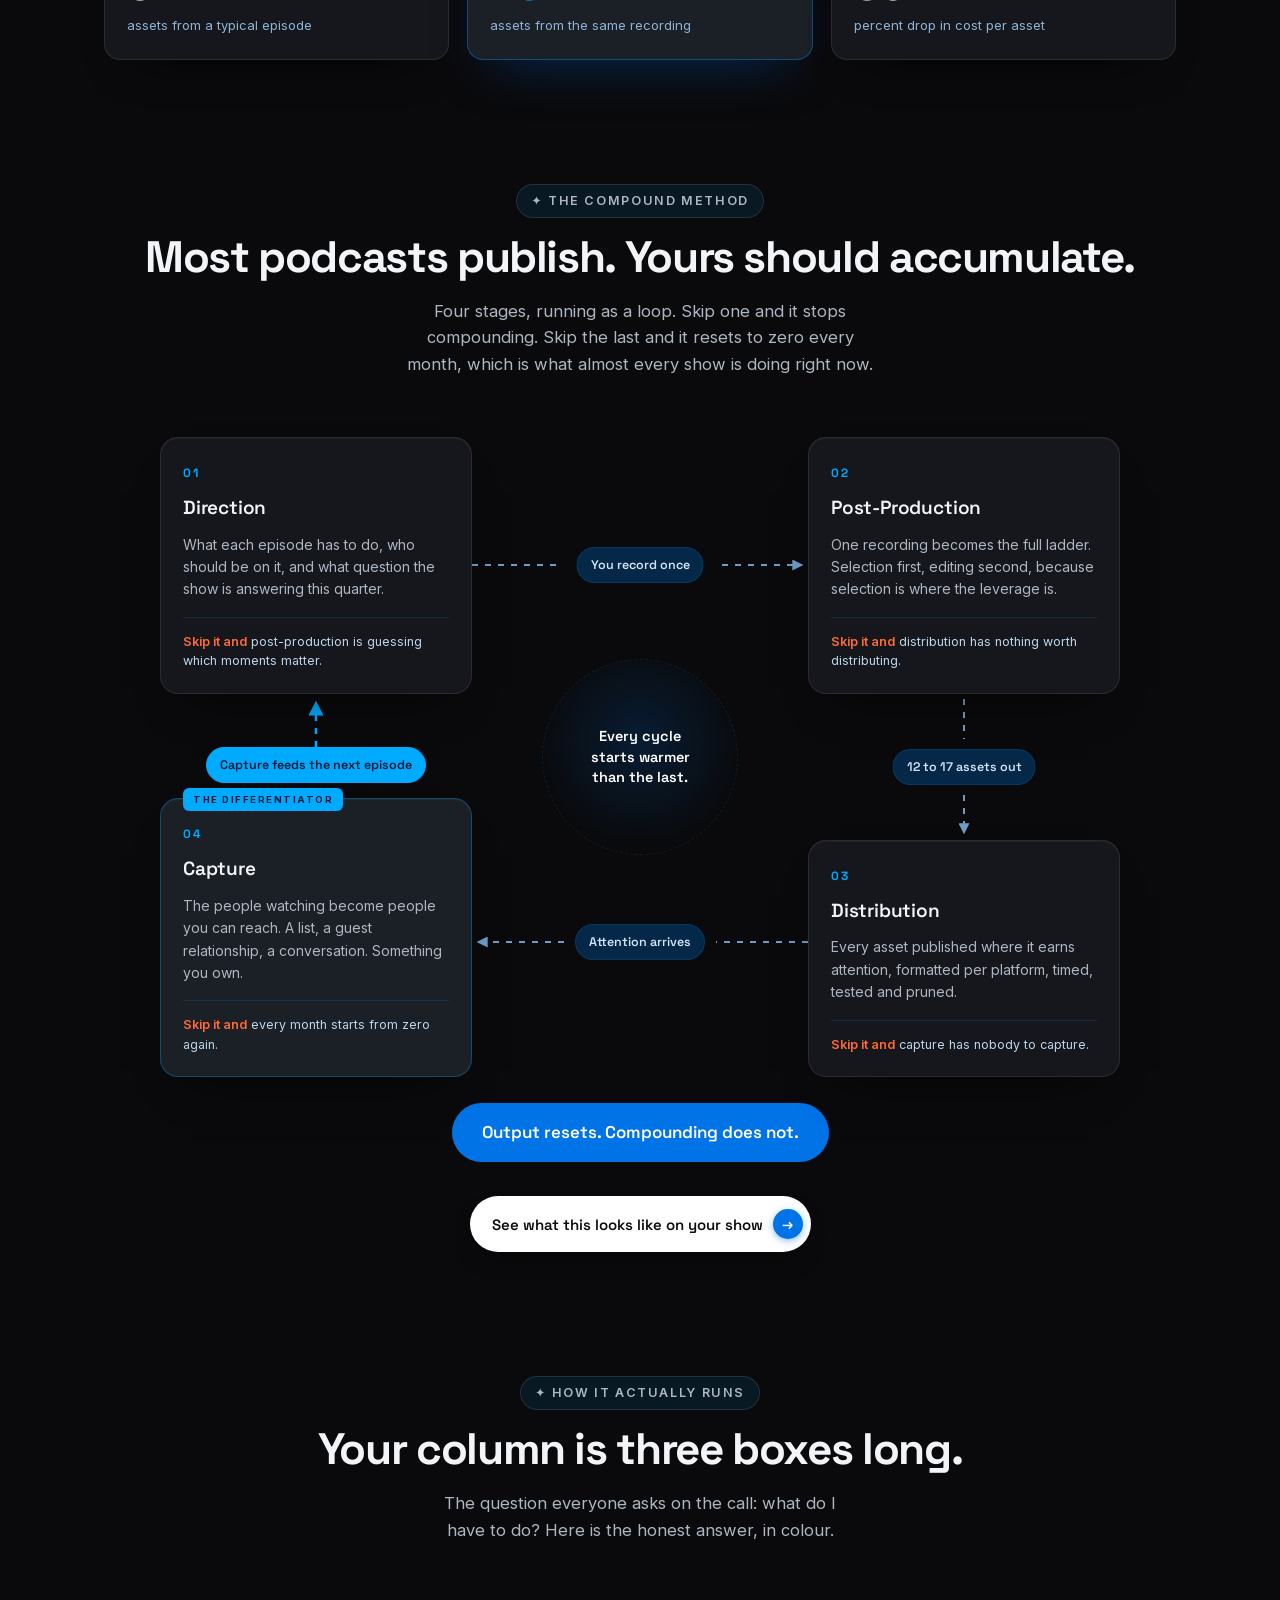
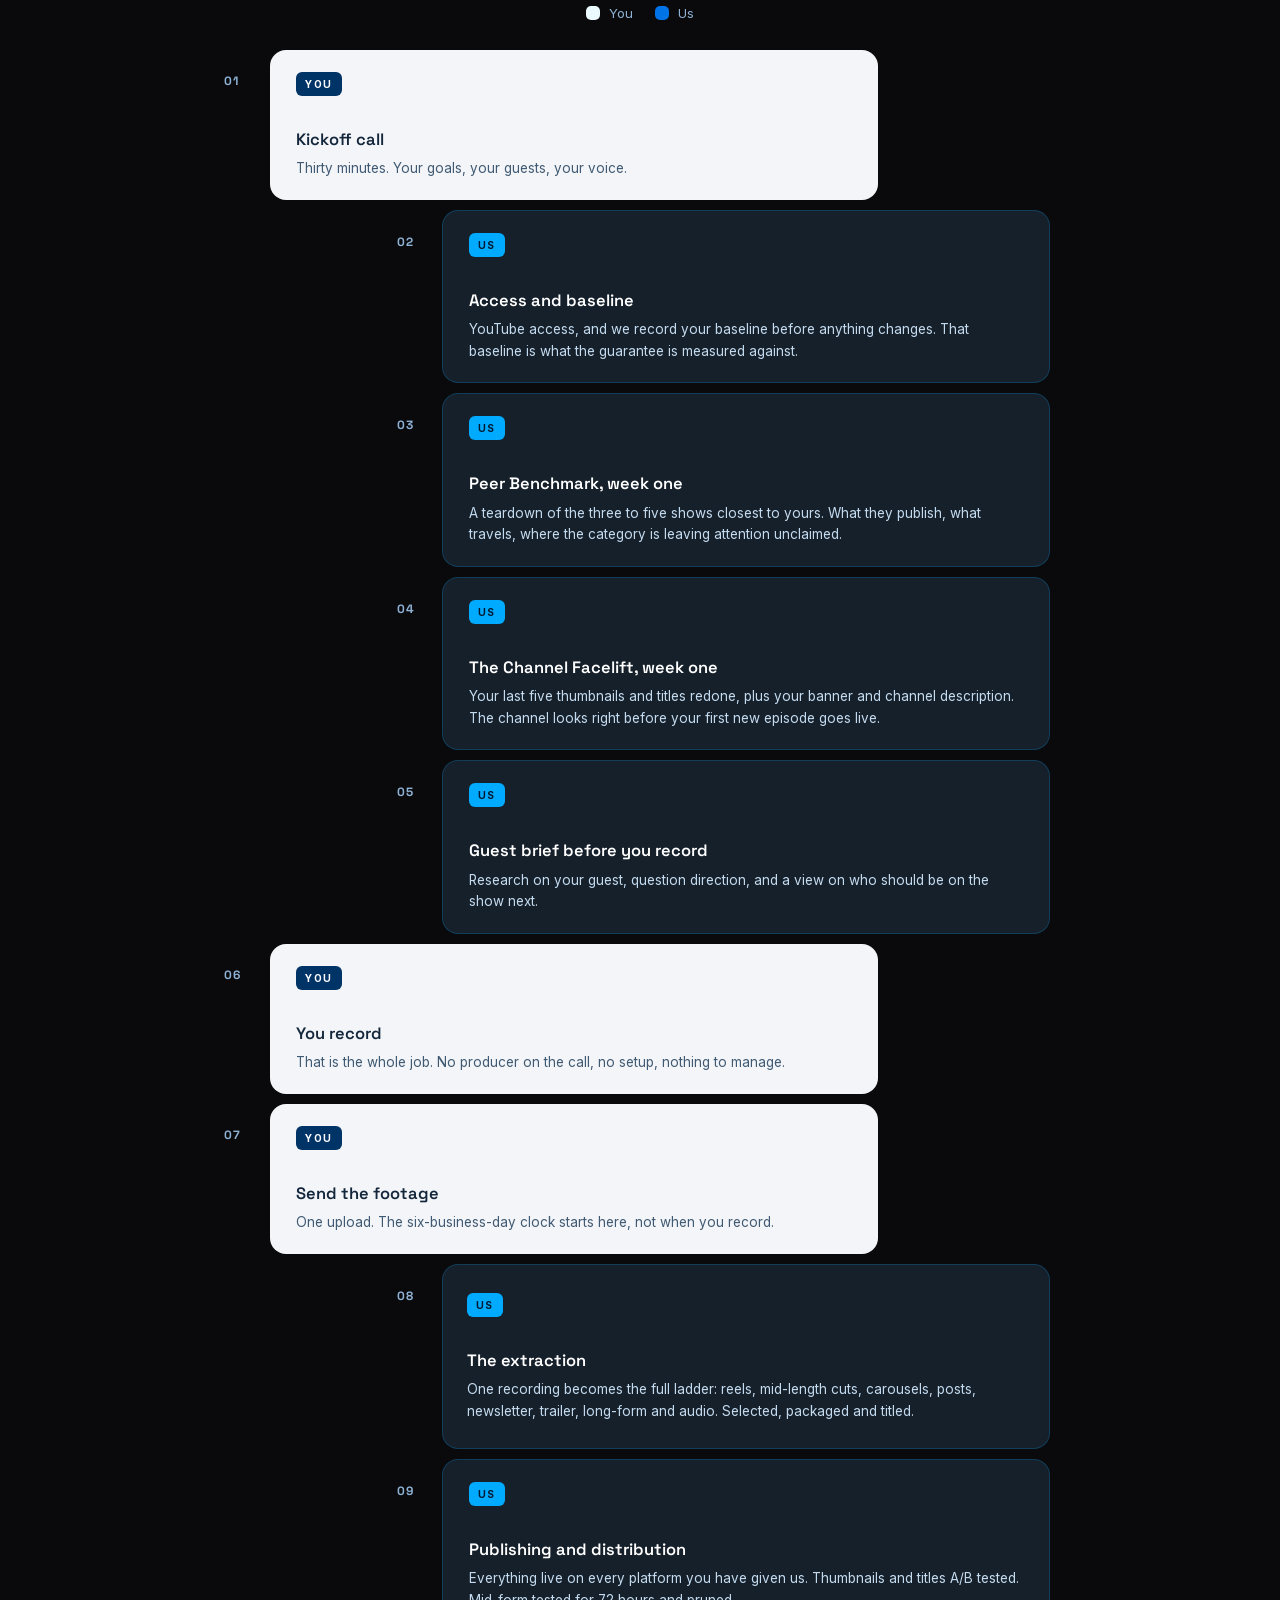
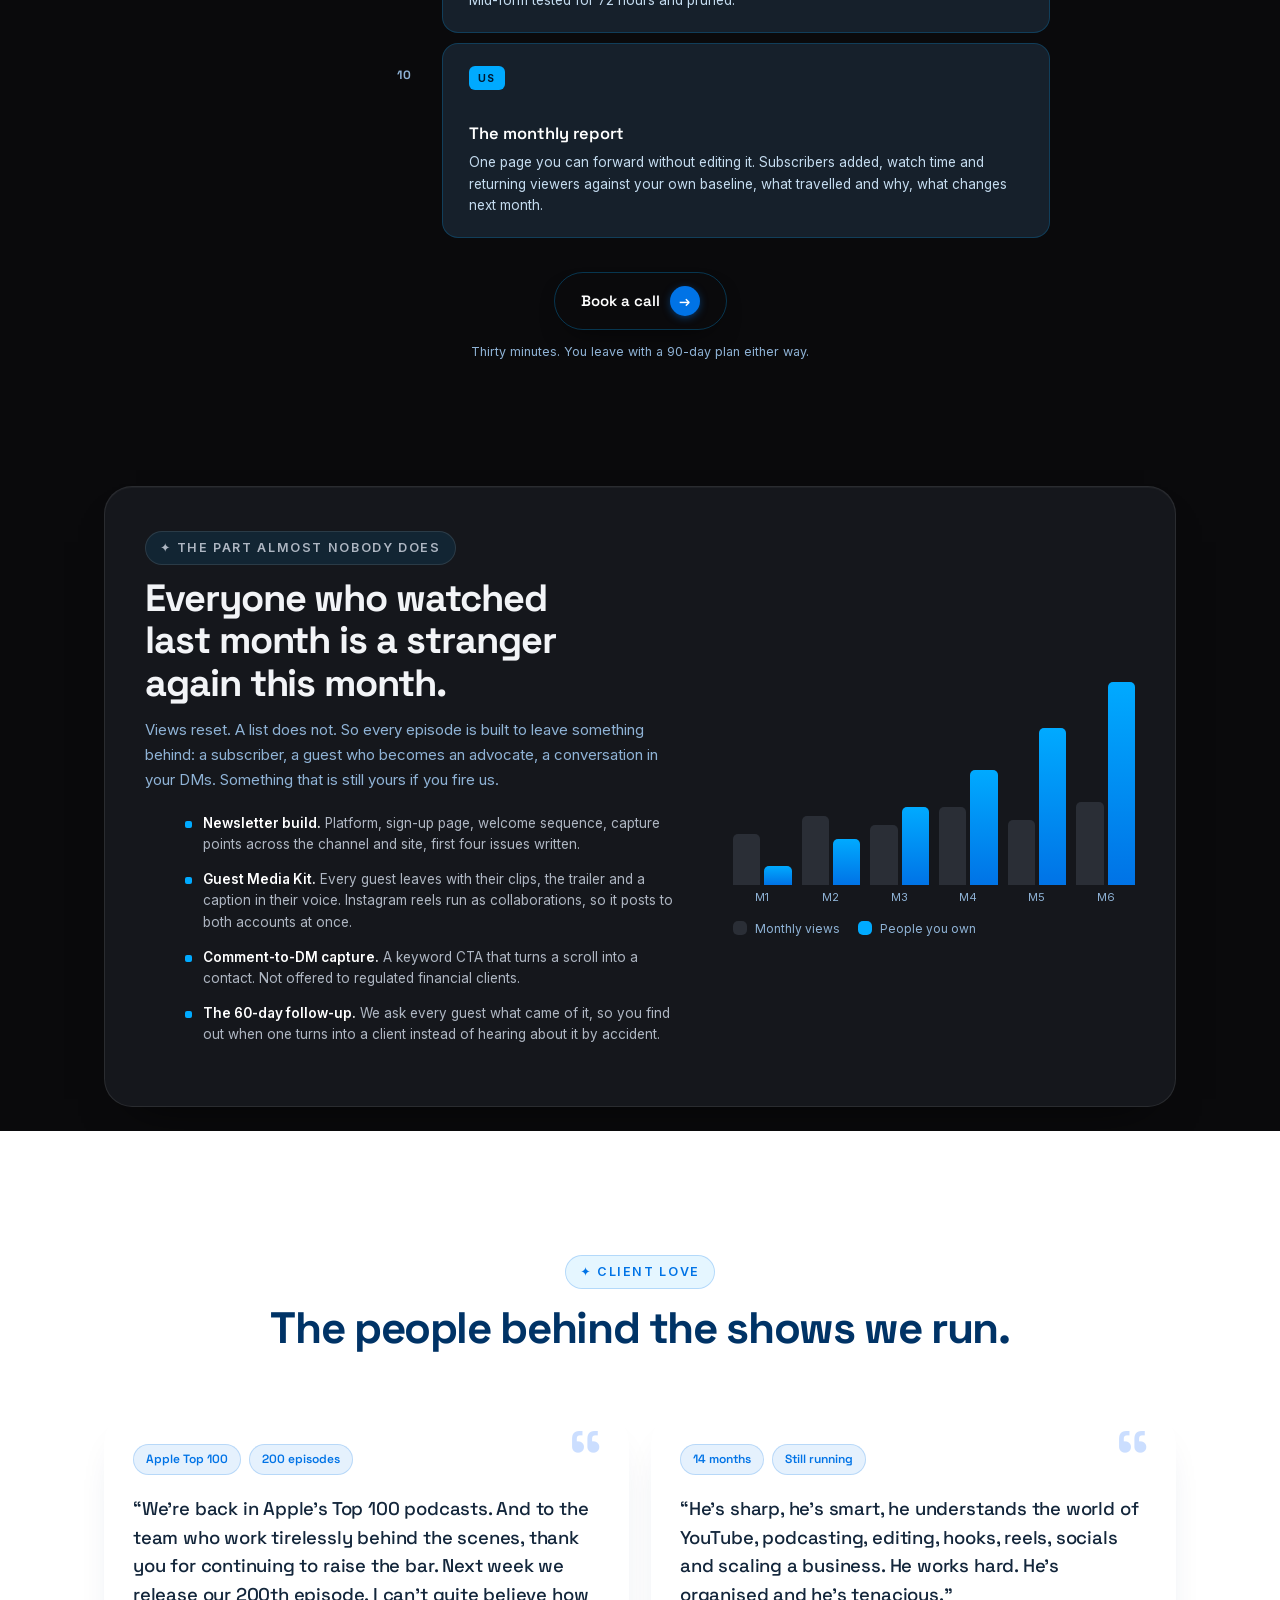
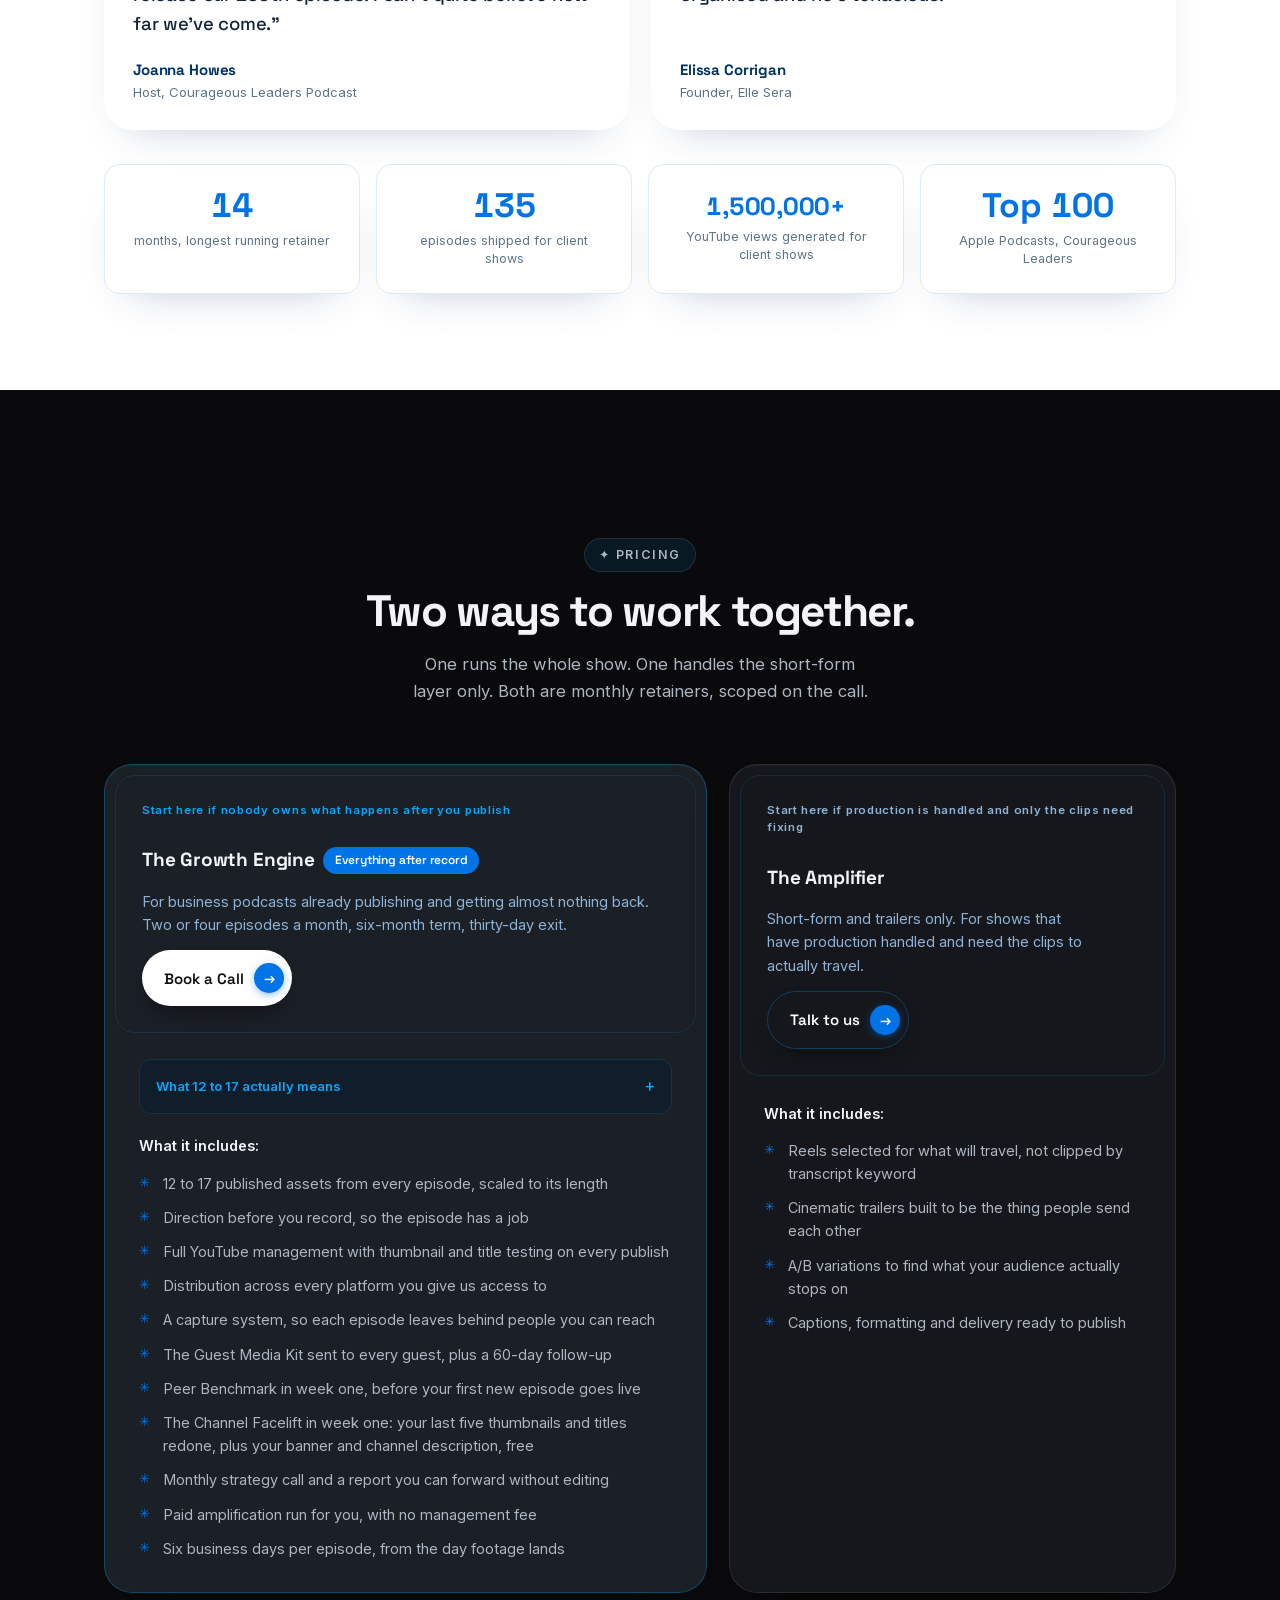
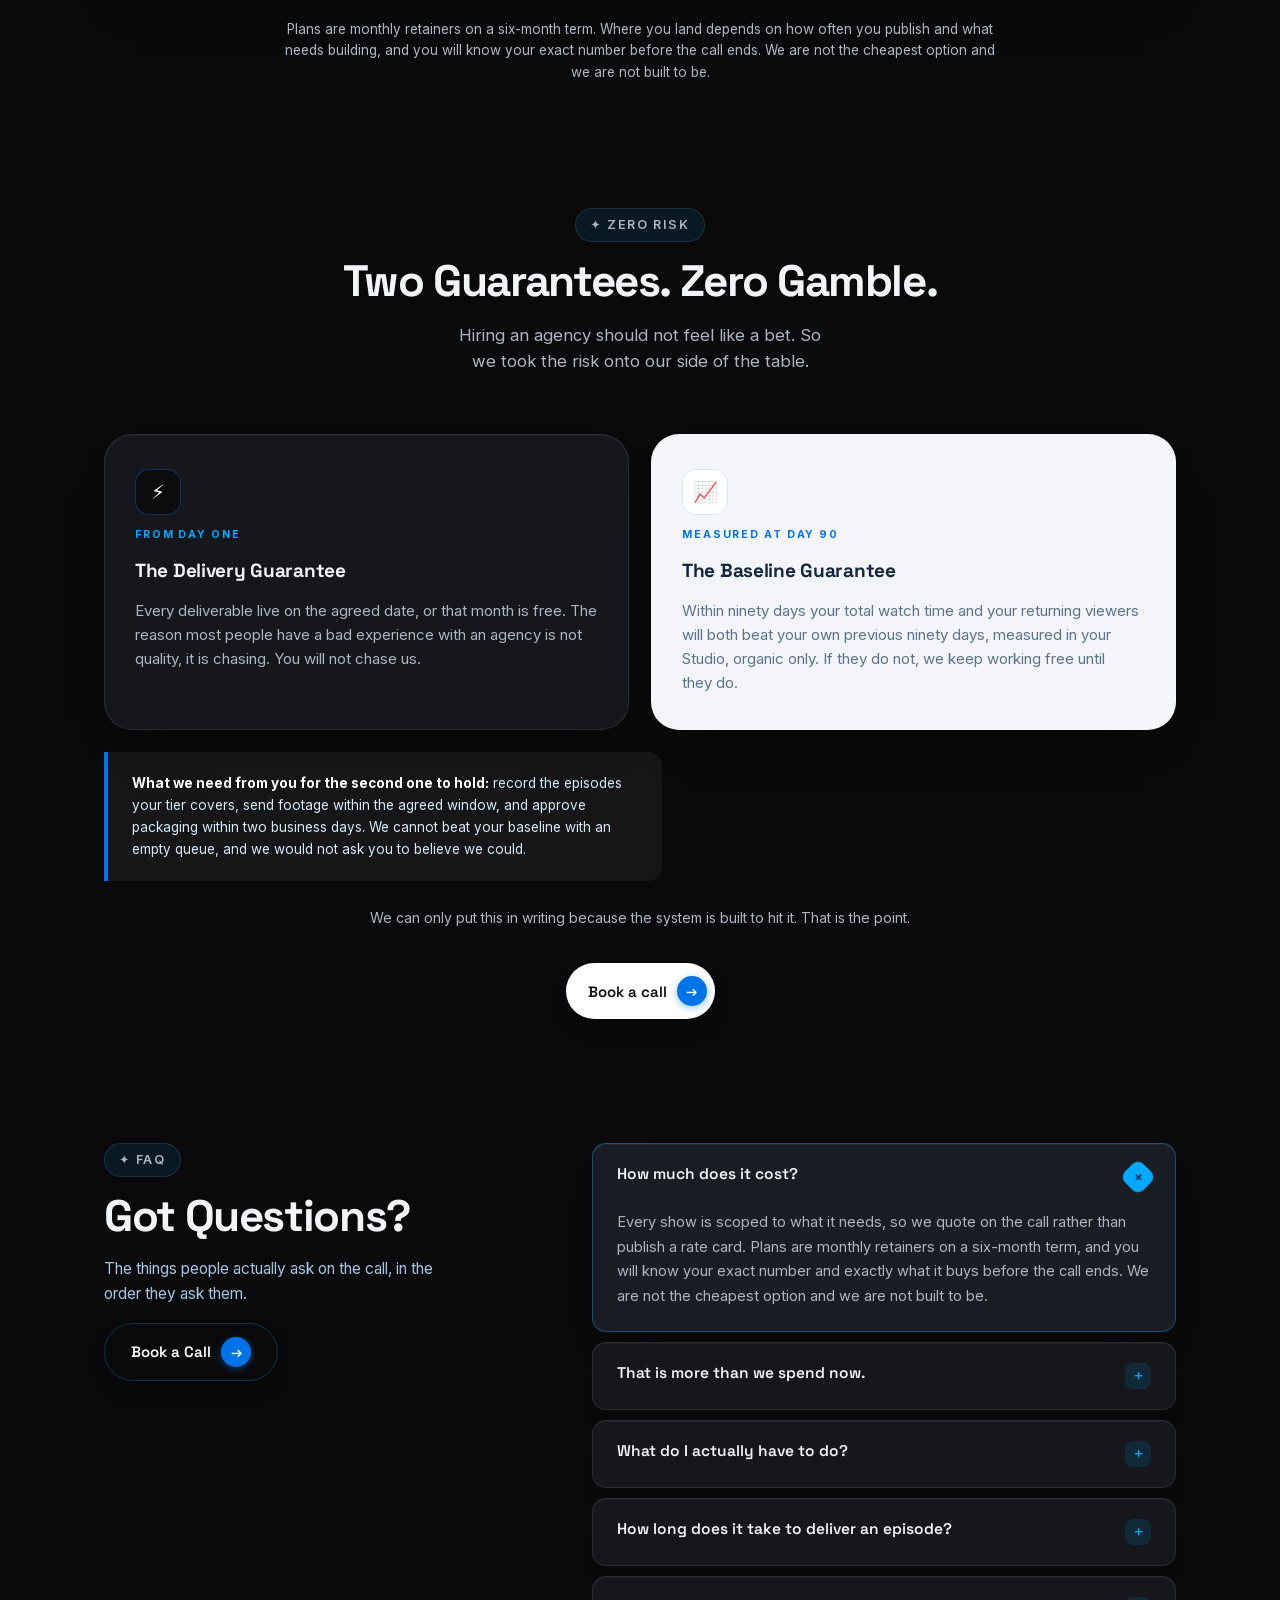
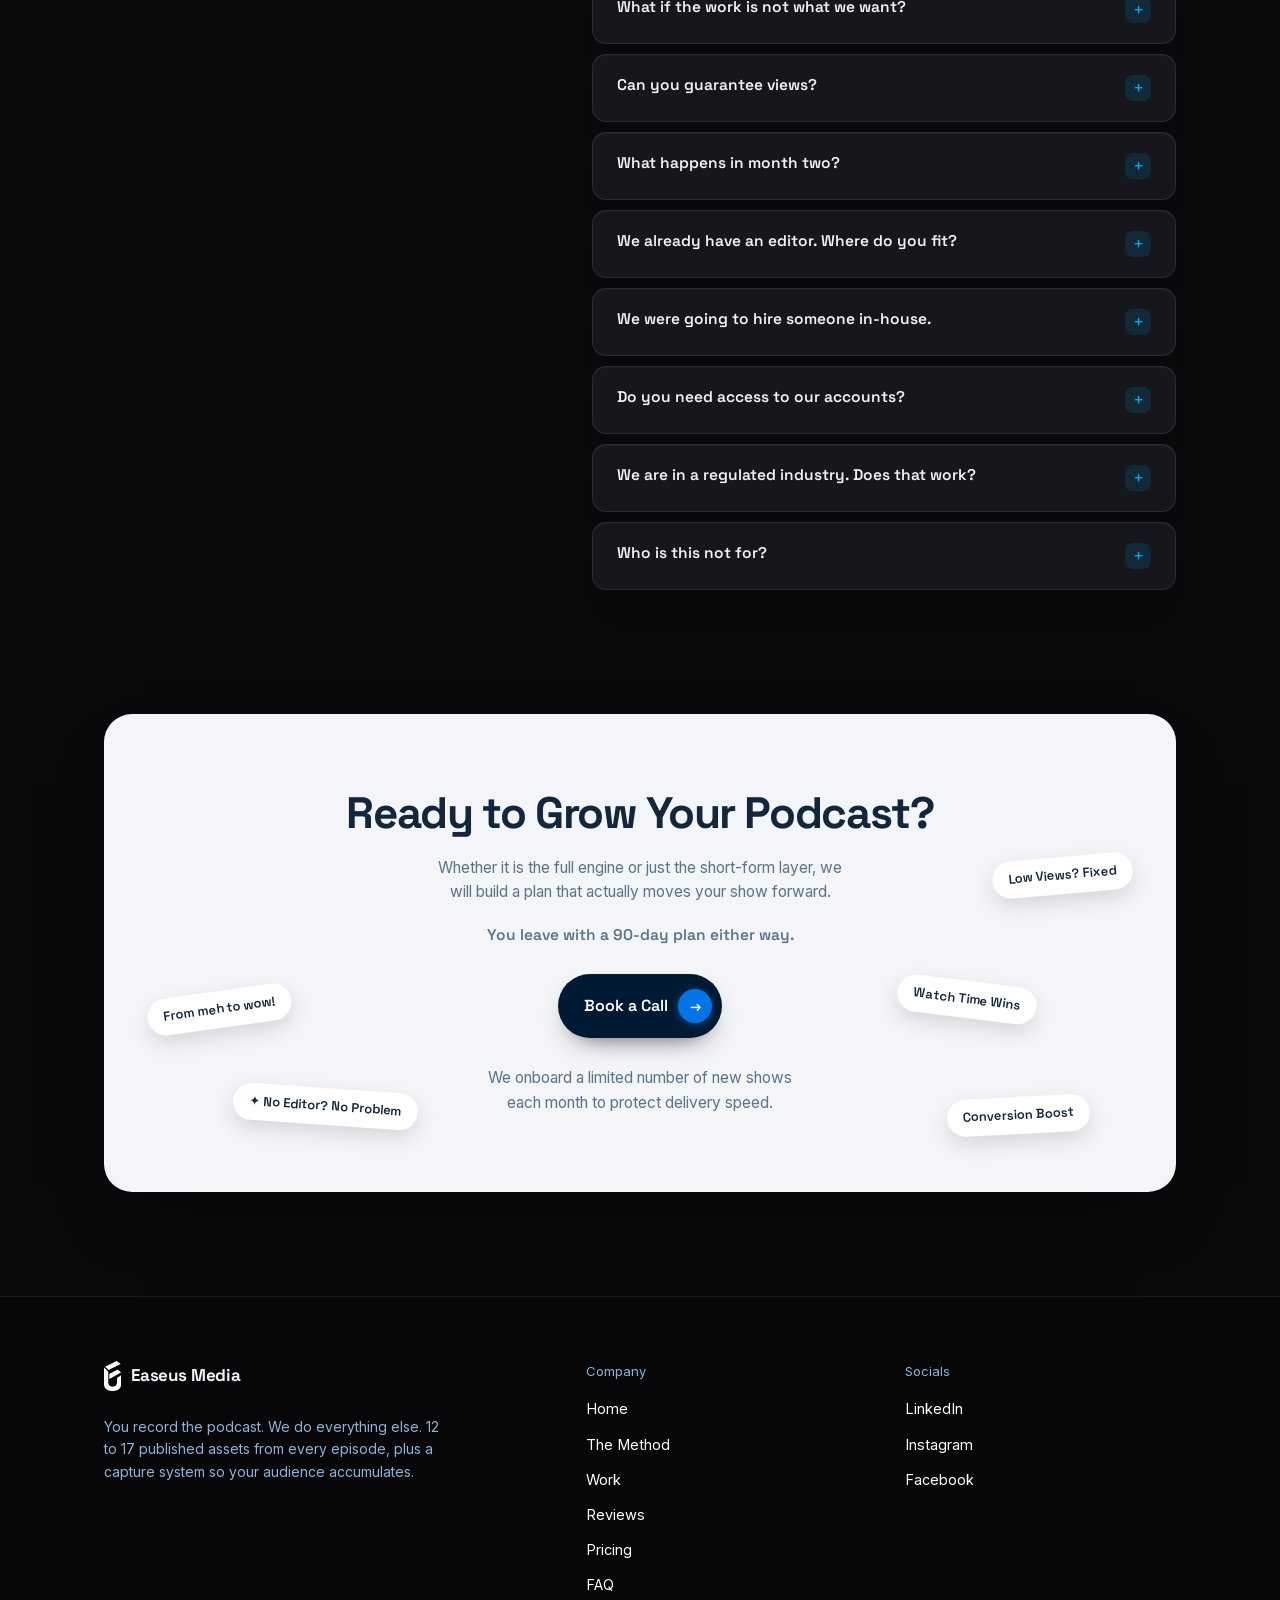
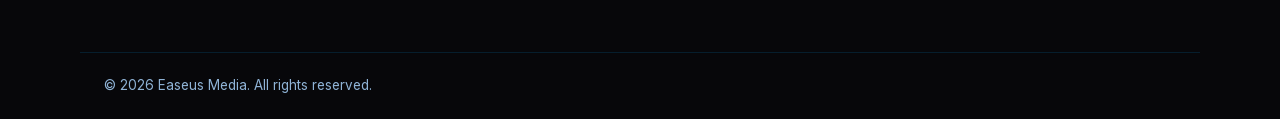
==== commit 5563e13f: "Revert the glow: position:relative moved the diagram labels Adding position:relative to .stage/.cap/" ====
--- a/index.html
+++ b/index.html
@@ -2267,17 +2267,6 @@
   -webkit-mask-composite:source-in;mask-composite:intersect;
 }
 /* no solid band at the hero edge: the video's own mask carries the fade */
-
-/* ---- Cards light up under the cursor ---- */
-.glowcard{position:relative;transition:border-color .25s ease,box-shadow .3s ease;}
-.glowcard::after{
-  content:"";position:absolute;inset:0;border-radius:inherit;pointer-events:none;
-  opacity:0;transition:opacity .3s ease;
-  background:radial-gradient(240px circle at var(--gx,50%) var(--gy,0%), rgba(0,170,255,.15), transparent 62%);
-}
-.glowcard:hover::after{opacity:1;}
-.glowcard:hover{border-color:rgba(0,170,255,.4) !important;}
-@media (prefers-reduced-motion: reduce){ .glowcard::after{display:none;} }
 </style>
 
   <script type="application/ld+json">
@@ -3302,34 +3291,5 @@
   });
 })();
 </script>
-<script>
-/* Cards light up under the cursor — one pointer handler for all of them */
-(function(){
-  var calm = window.matchMedia && window.matchMedia('(prefers-reduced-motion: reduce)').matches;
-  var fine = !window.matchMedia || window.matchMedia('(hover: hover) and (pointer: fine)').matches;
-  var GLOW = '.trailer,.pcard,.wstat,.stage,.cap,.plan,.route,.gnt:not(.gnt-ice),' +
-             '.faq-item,.tsm,.step,.fstep.us,.fanout';
-  var cards = [].slice.call(document.querySelectorAll(GLOW)).filter(function(el){
-    return !el.closest('.section-light,.cta');     /* blue glow on a white card reads wrong */
-  });
-  cards.forEach(function(el){ el.classList.add('glowcard'); });
-  if (!fine || calm || !cards.length) return;
-
-  var frame = 0, want = null;
-  document.addEventListener('pointermove', function(e){
-    var c = e.target.closest && e.target.closest('.glowcard');
-    if (!c) return;
-    want = [c, e.clientX, e.clientY];
-    if (!frame) frame = requestAnimationFrame(paint);
-  }, { passive: true });
-  function paint(){
-    frame = 0;
-    if (!want) return;
-    var r = want[0].getBoundingClientRect();
-    want[0].style.setProperty('--gx', (want[1] - r.left) + 'px');
-    want[0].style.setProperty('--gy', (want[2] - r.top) + 'px');
-  }
-})();
-</script>
 </body>
 </html>
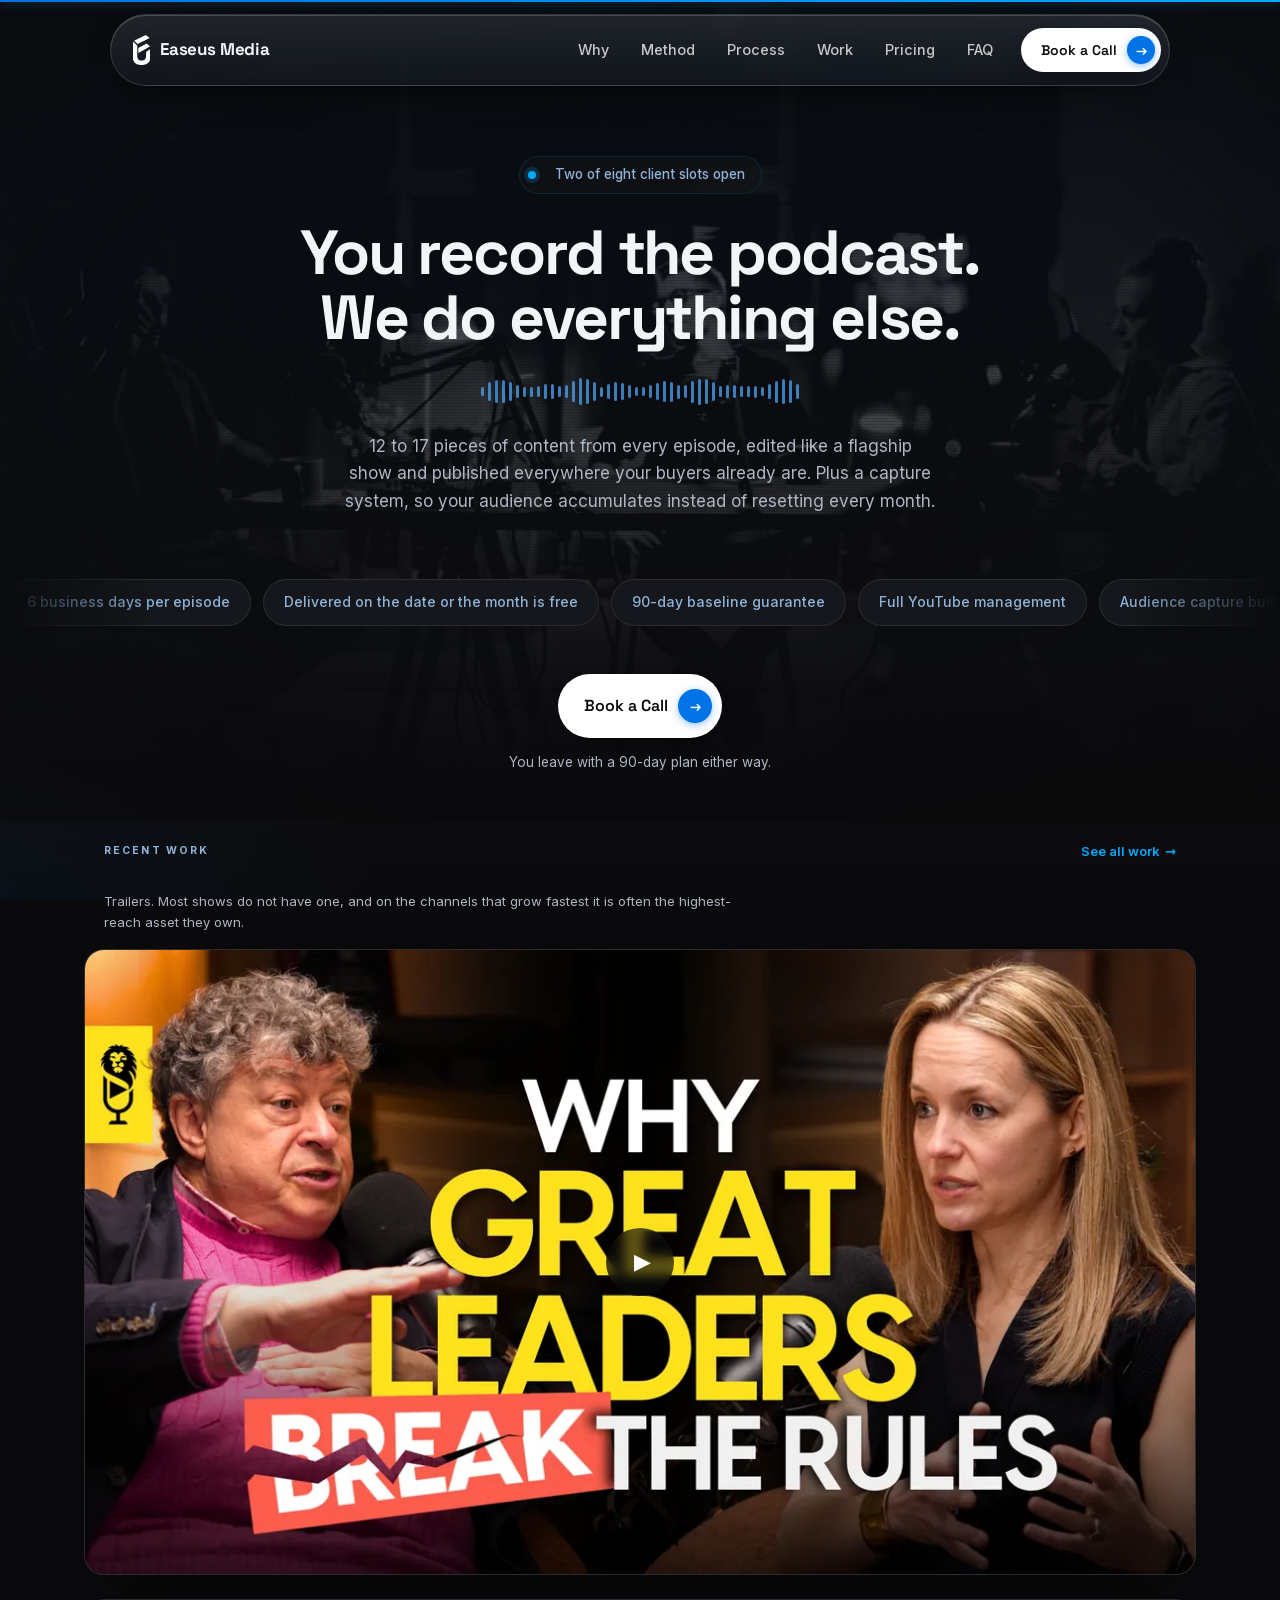
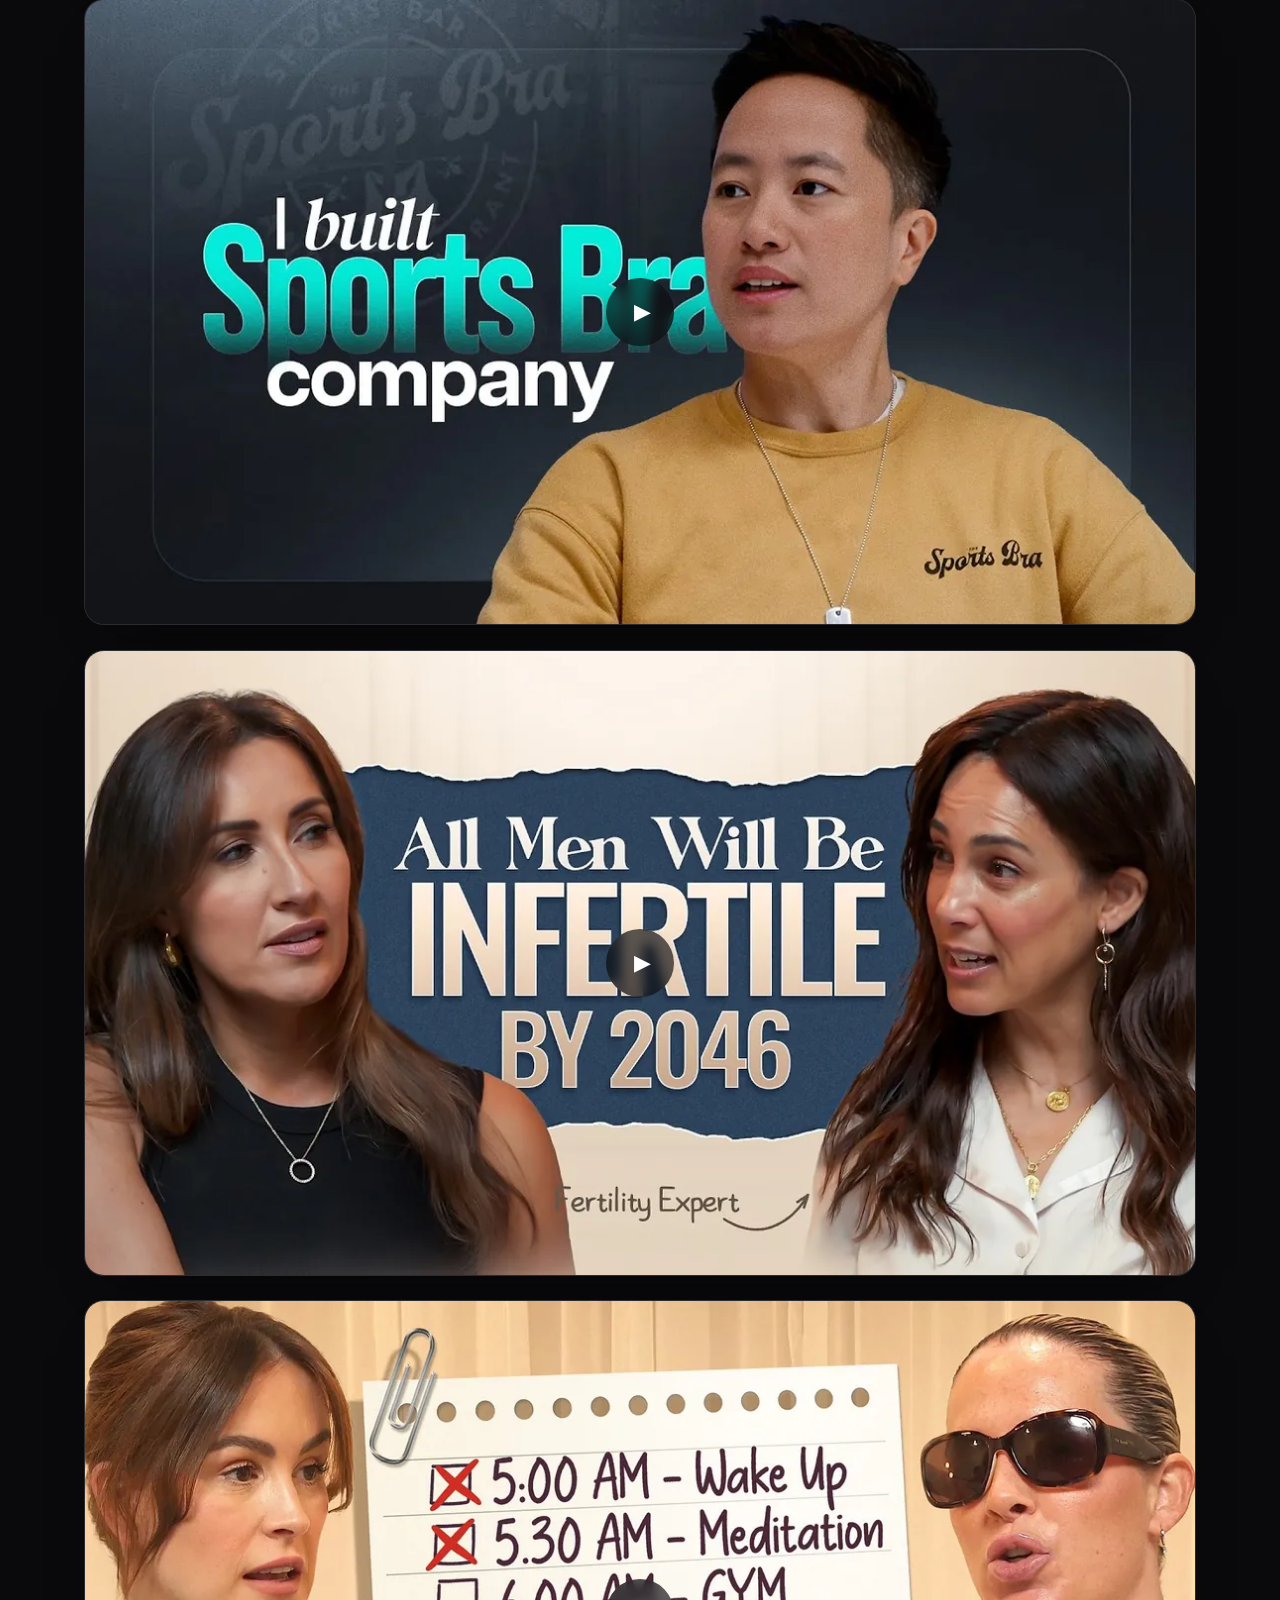
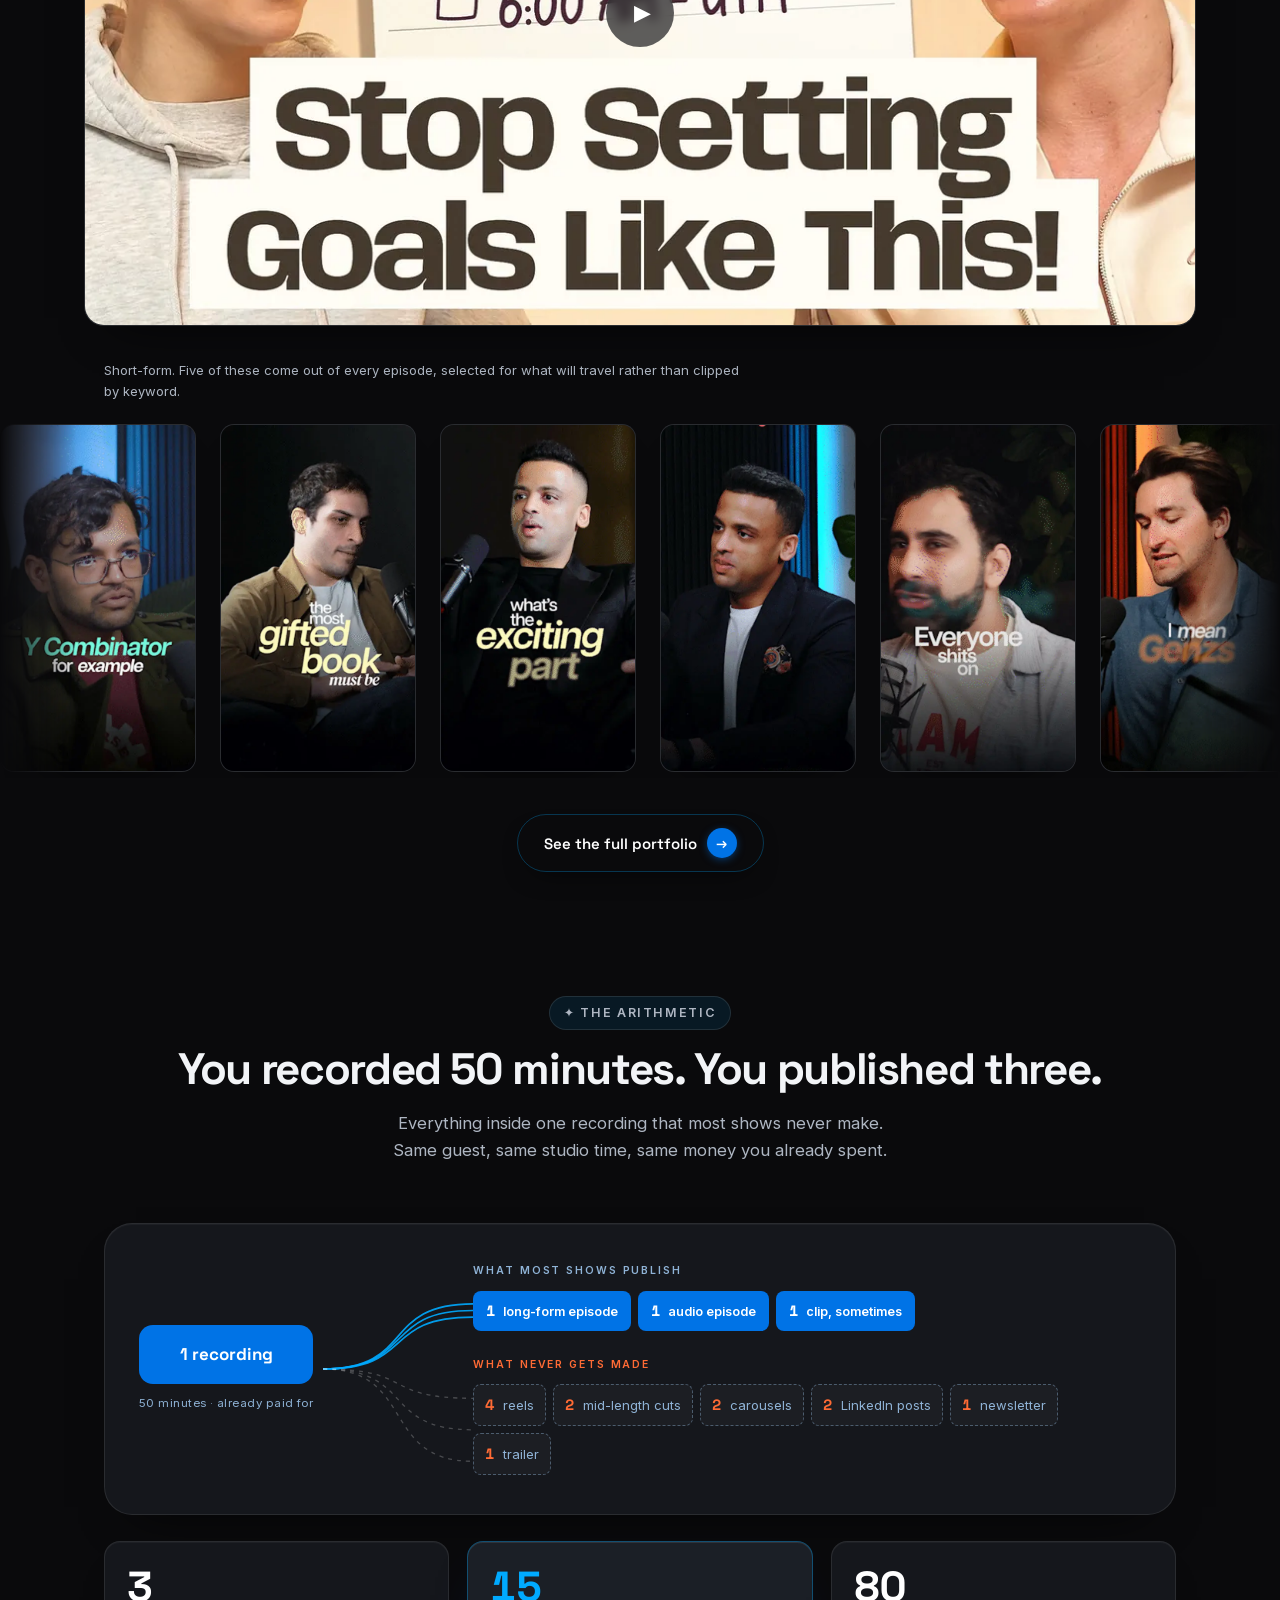
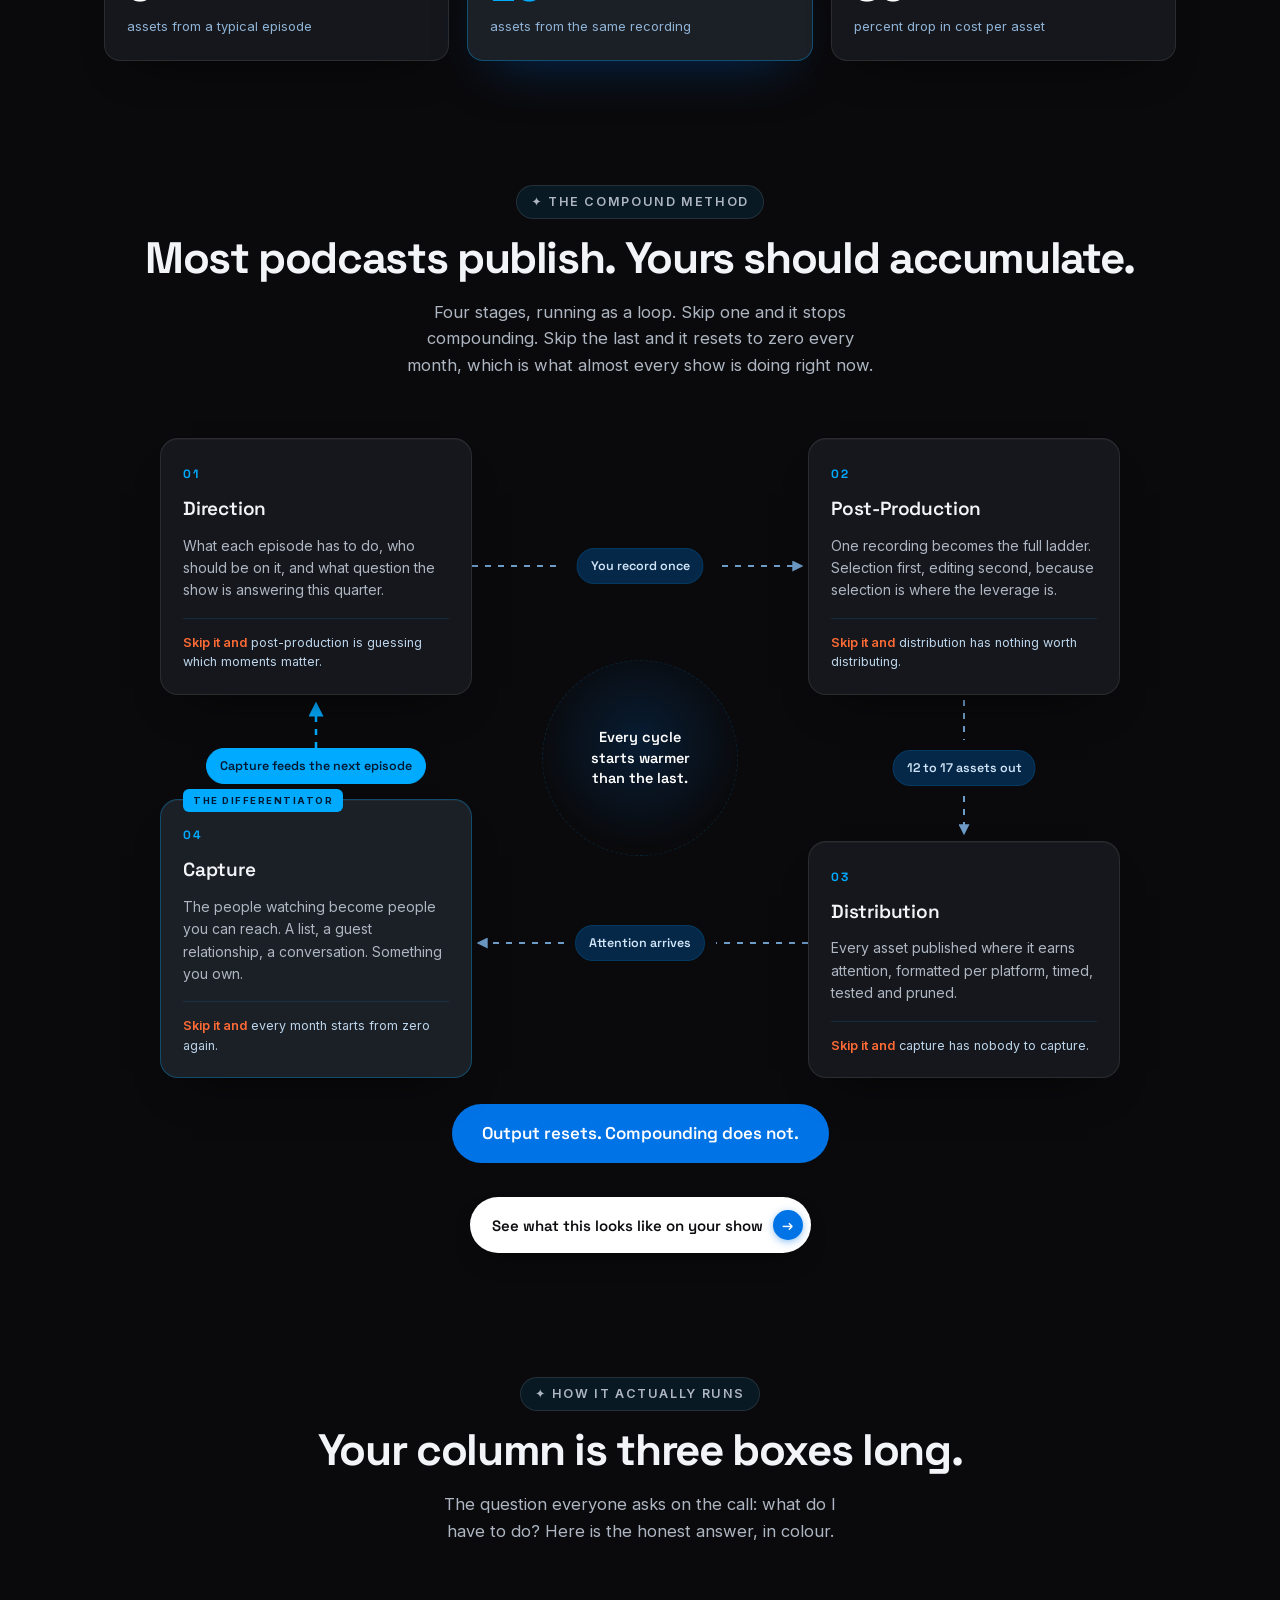
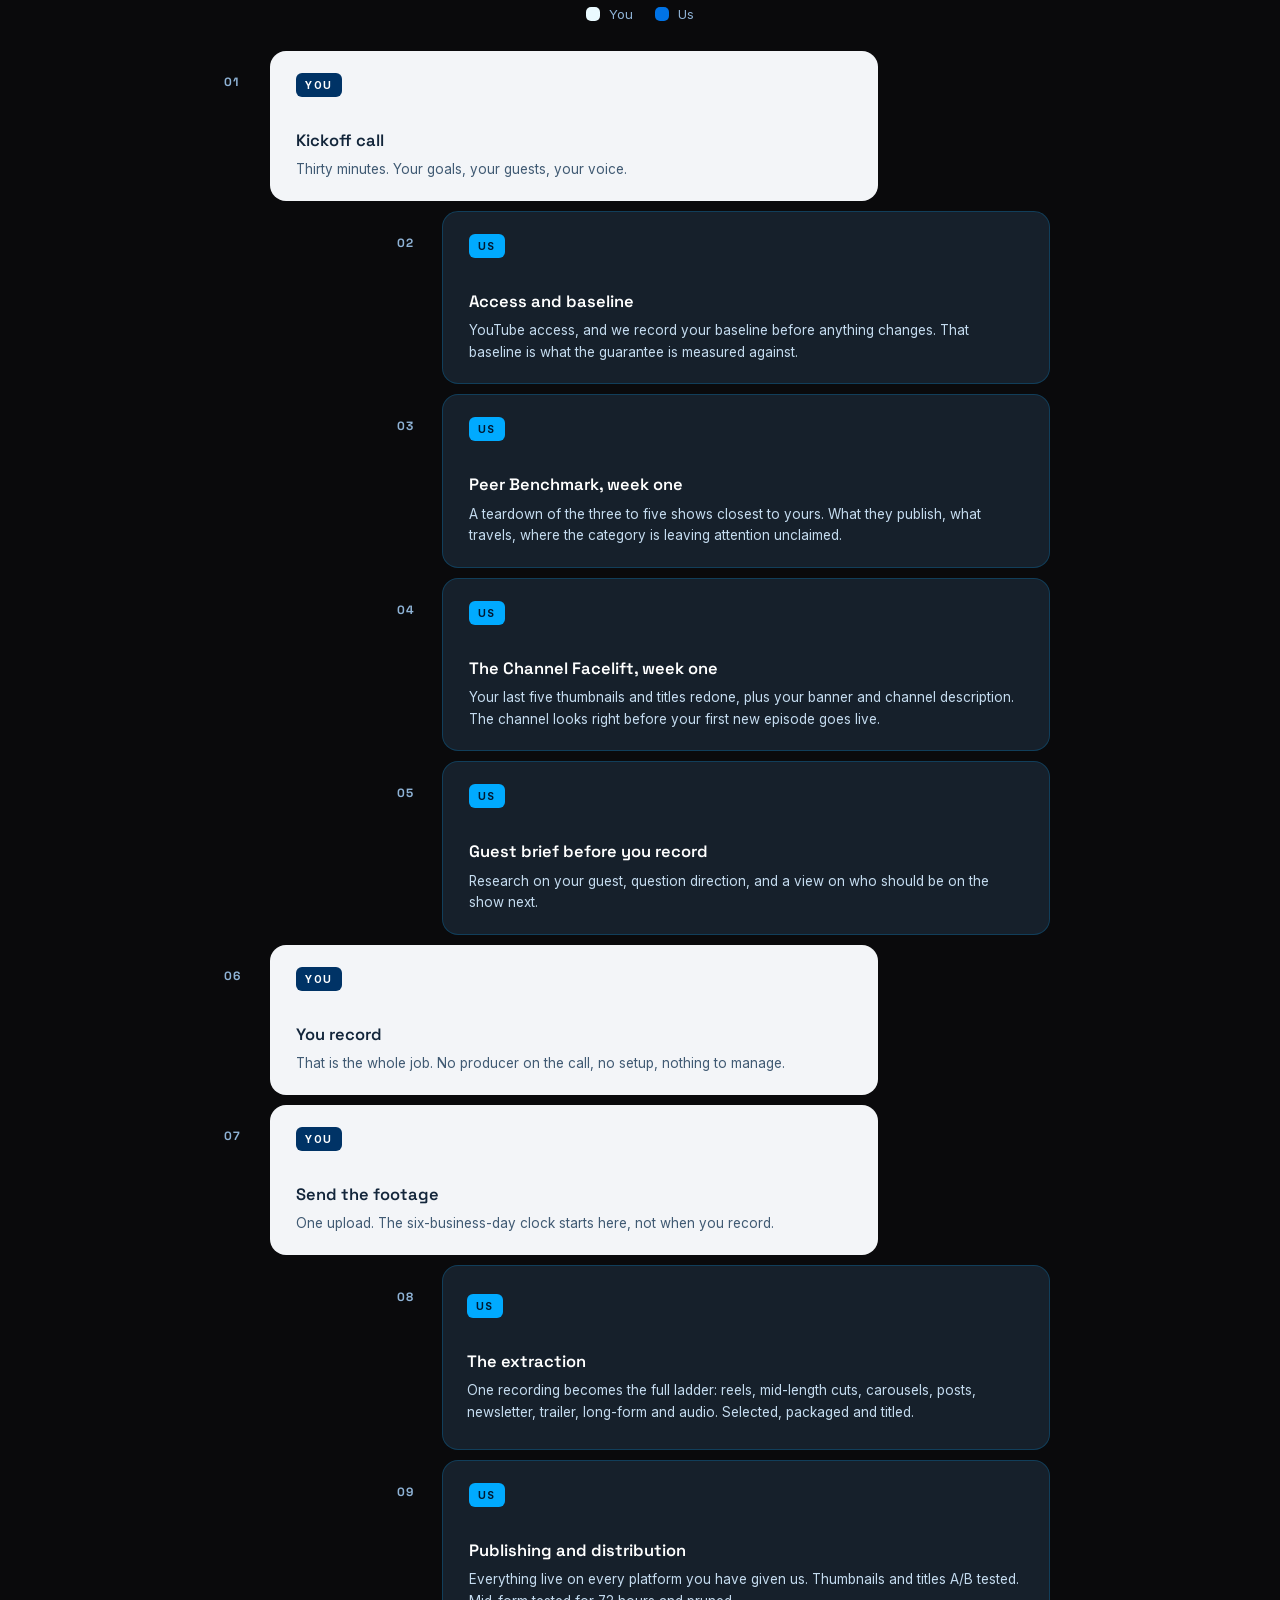
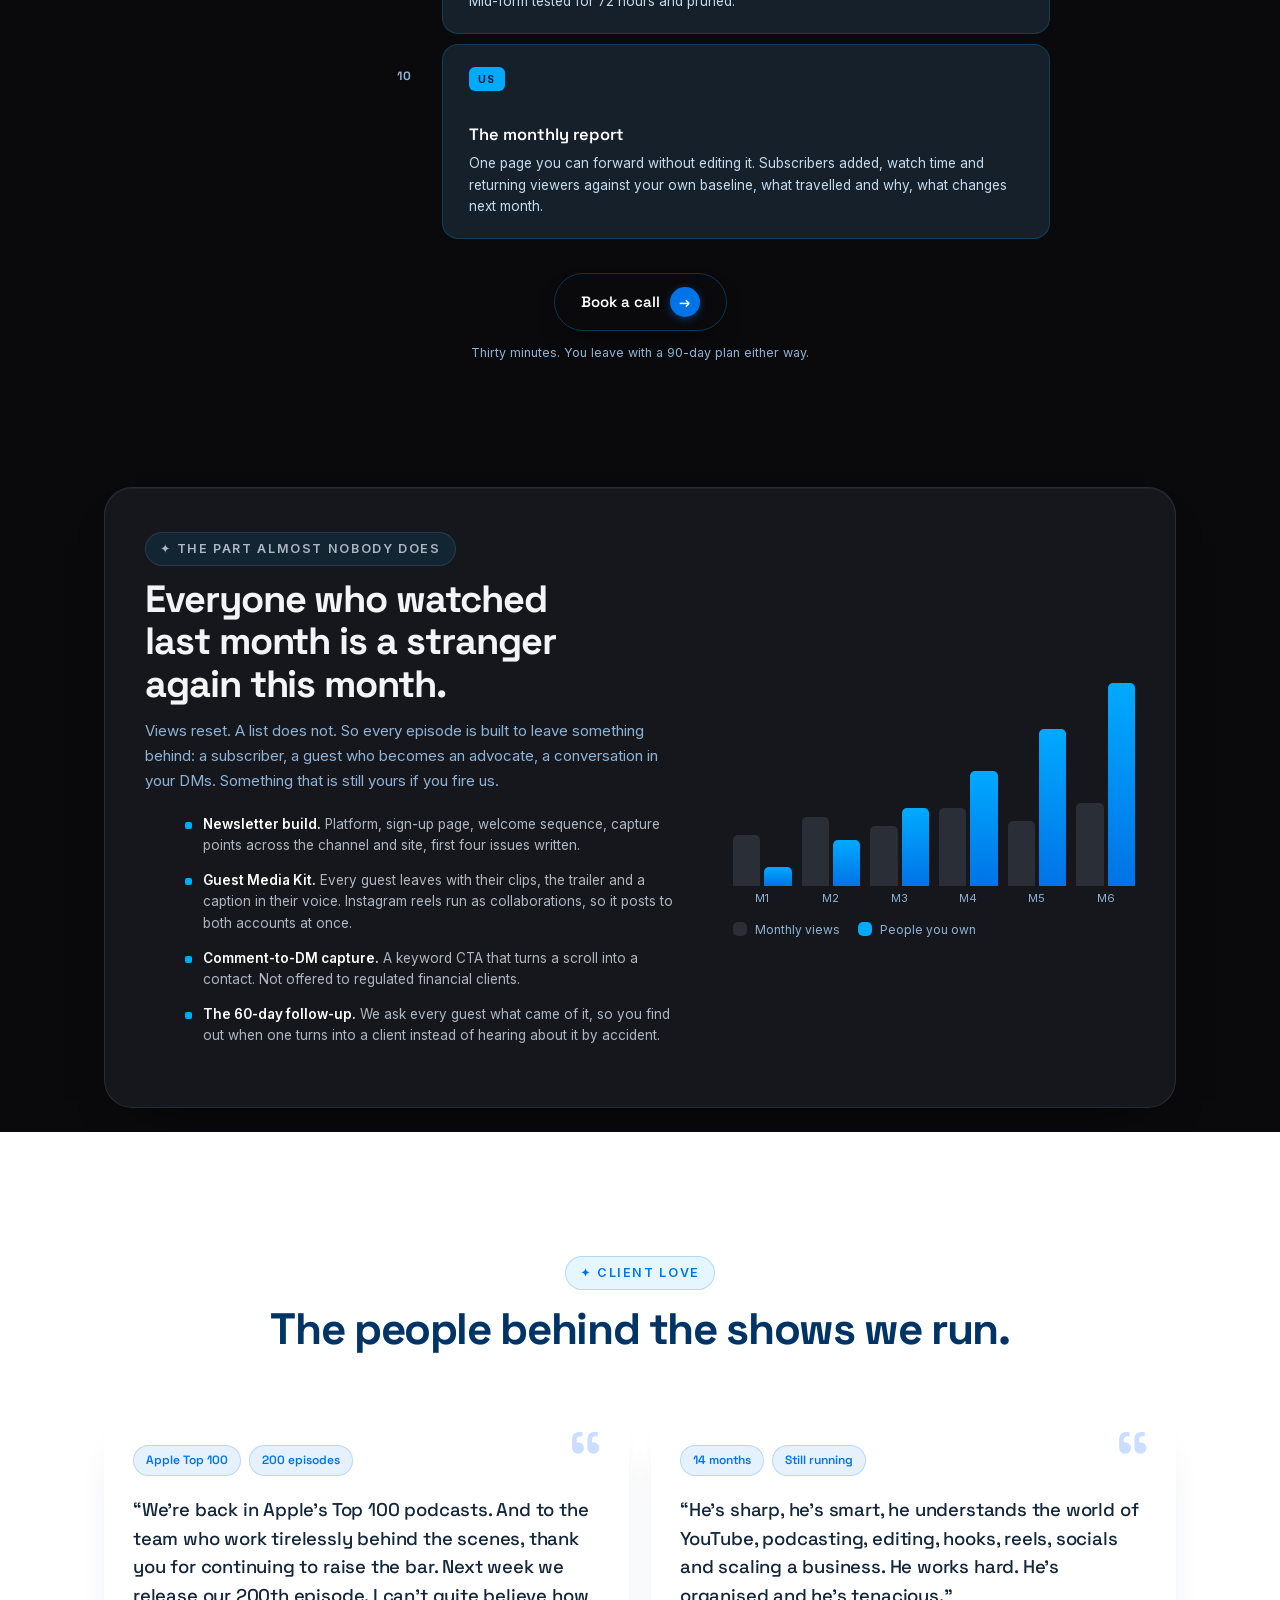
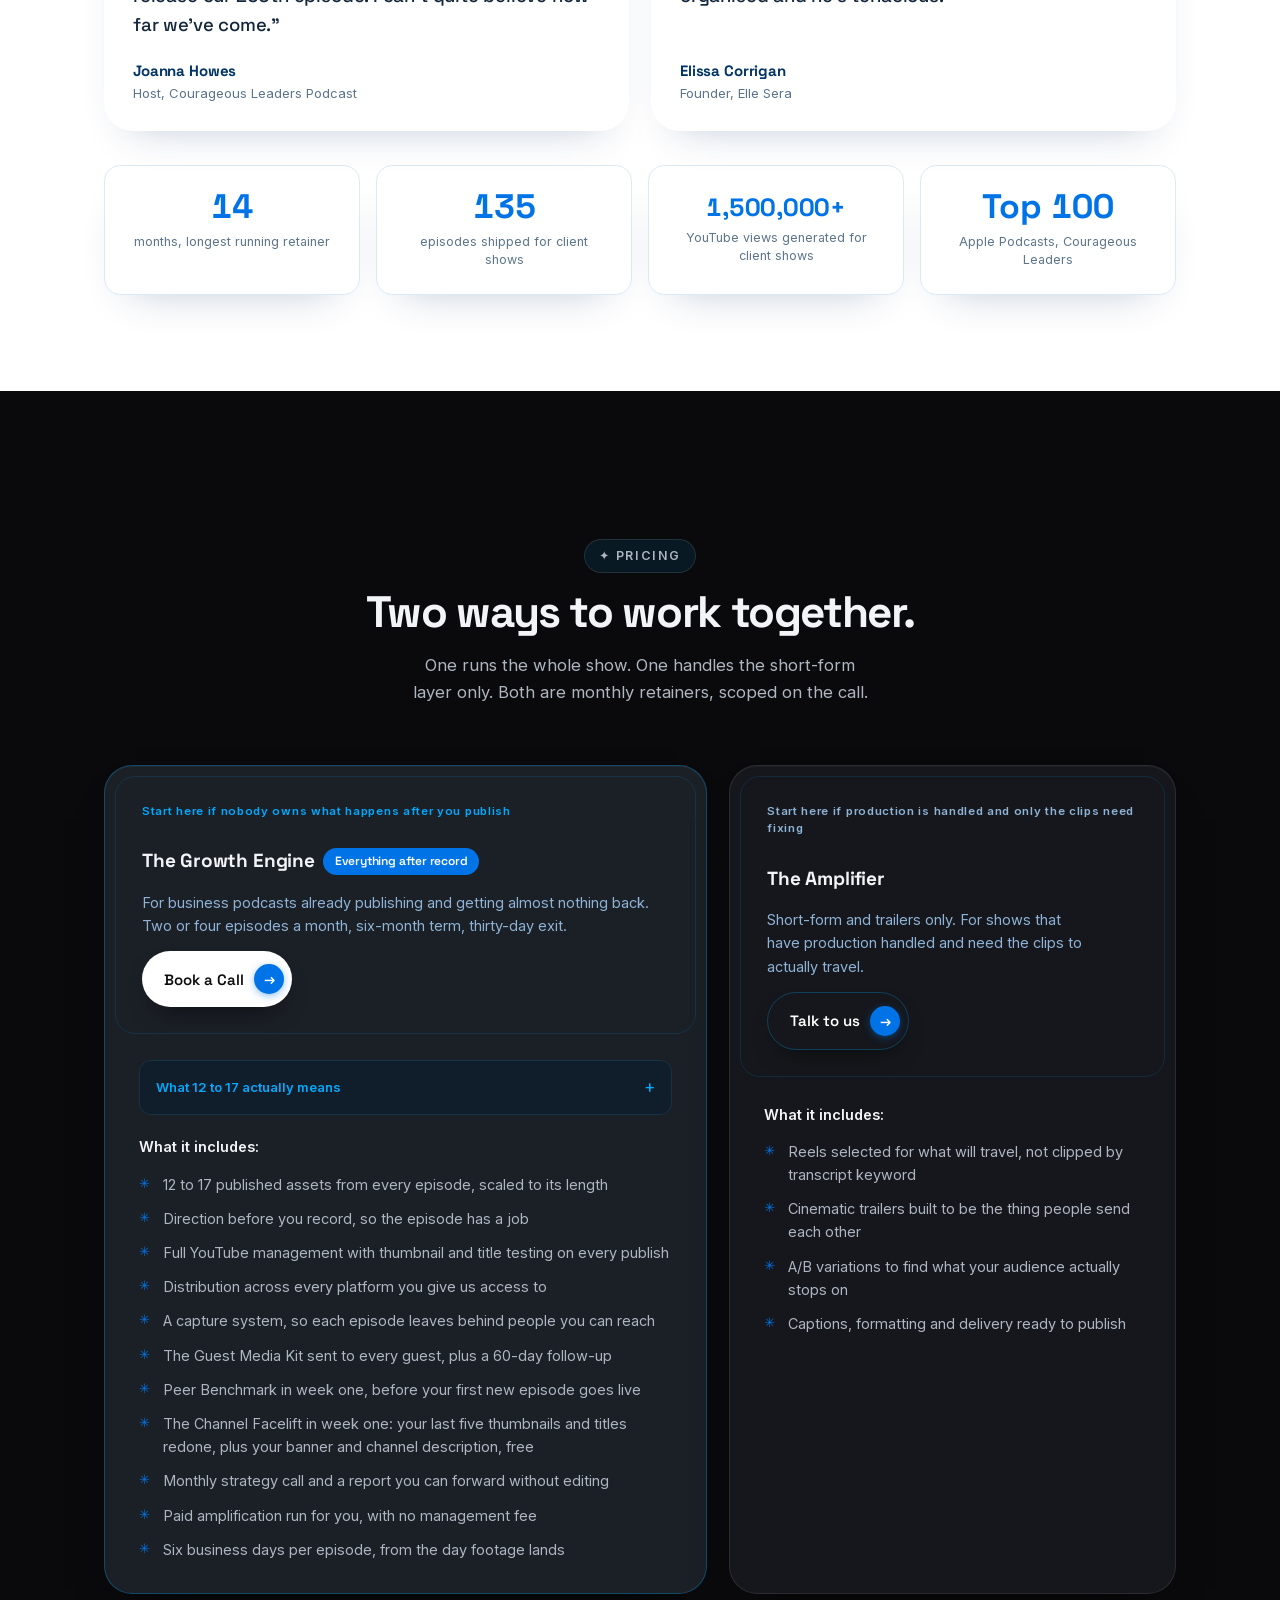
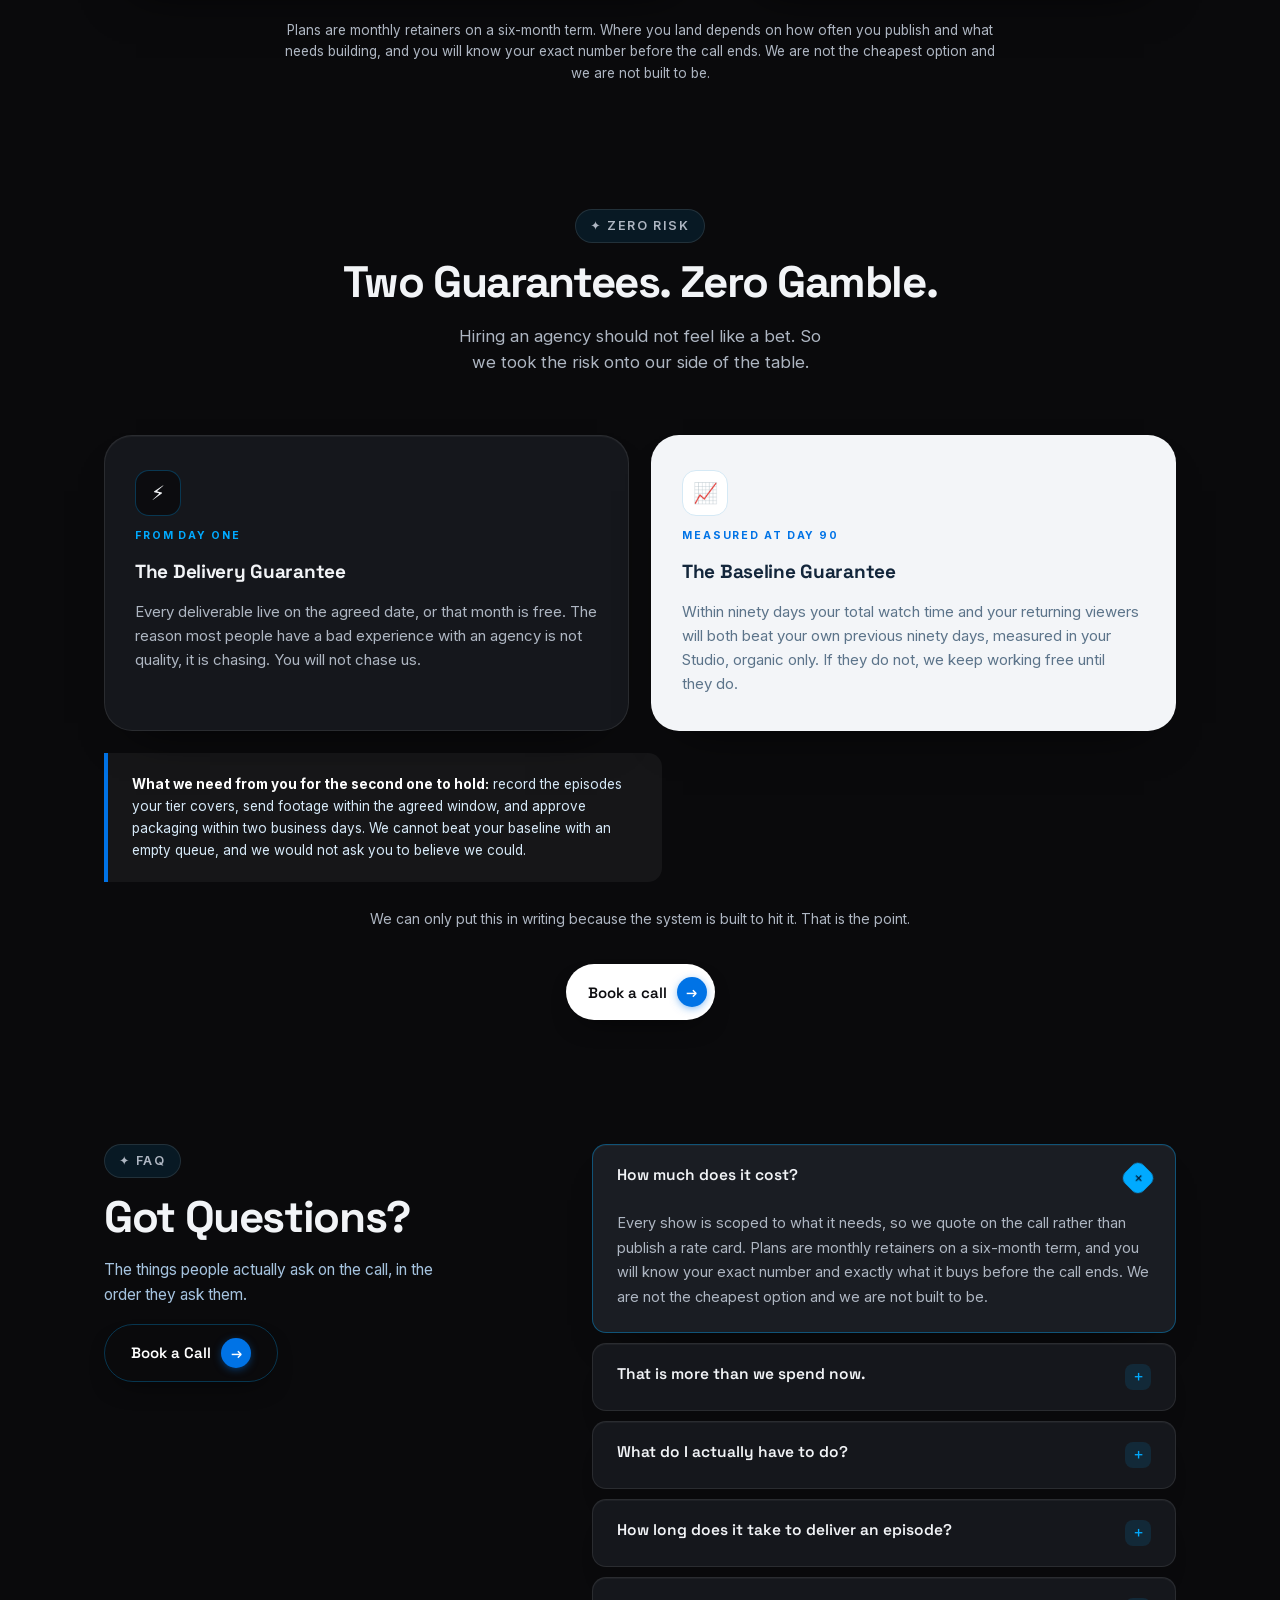
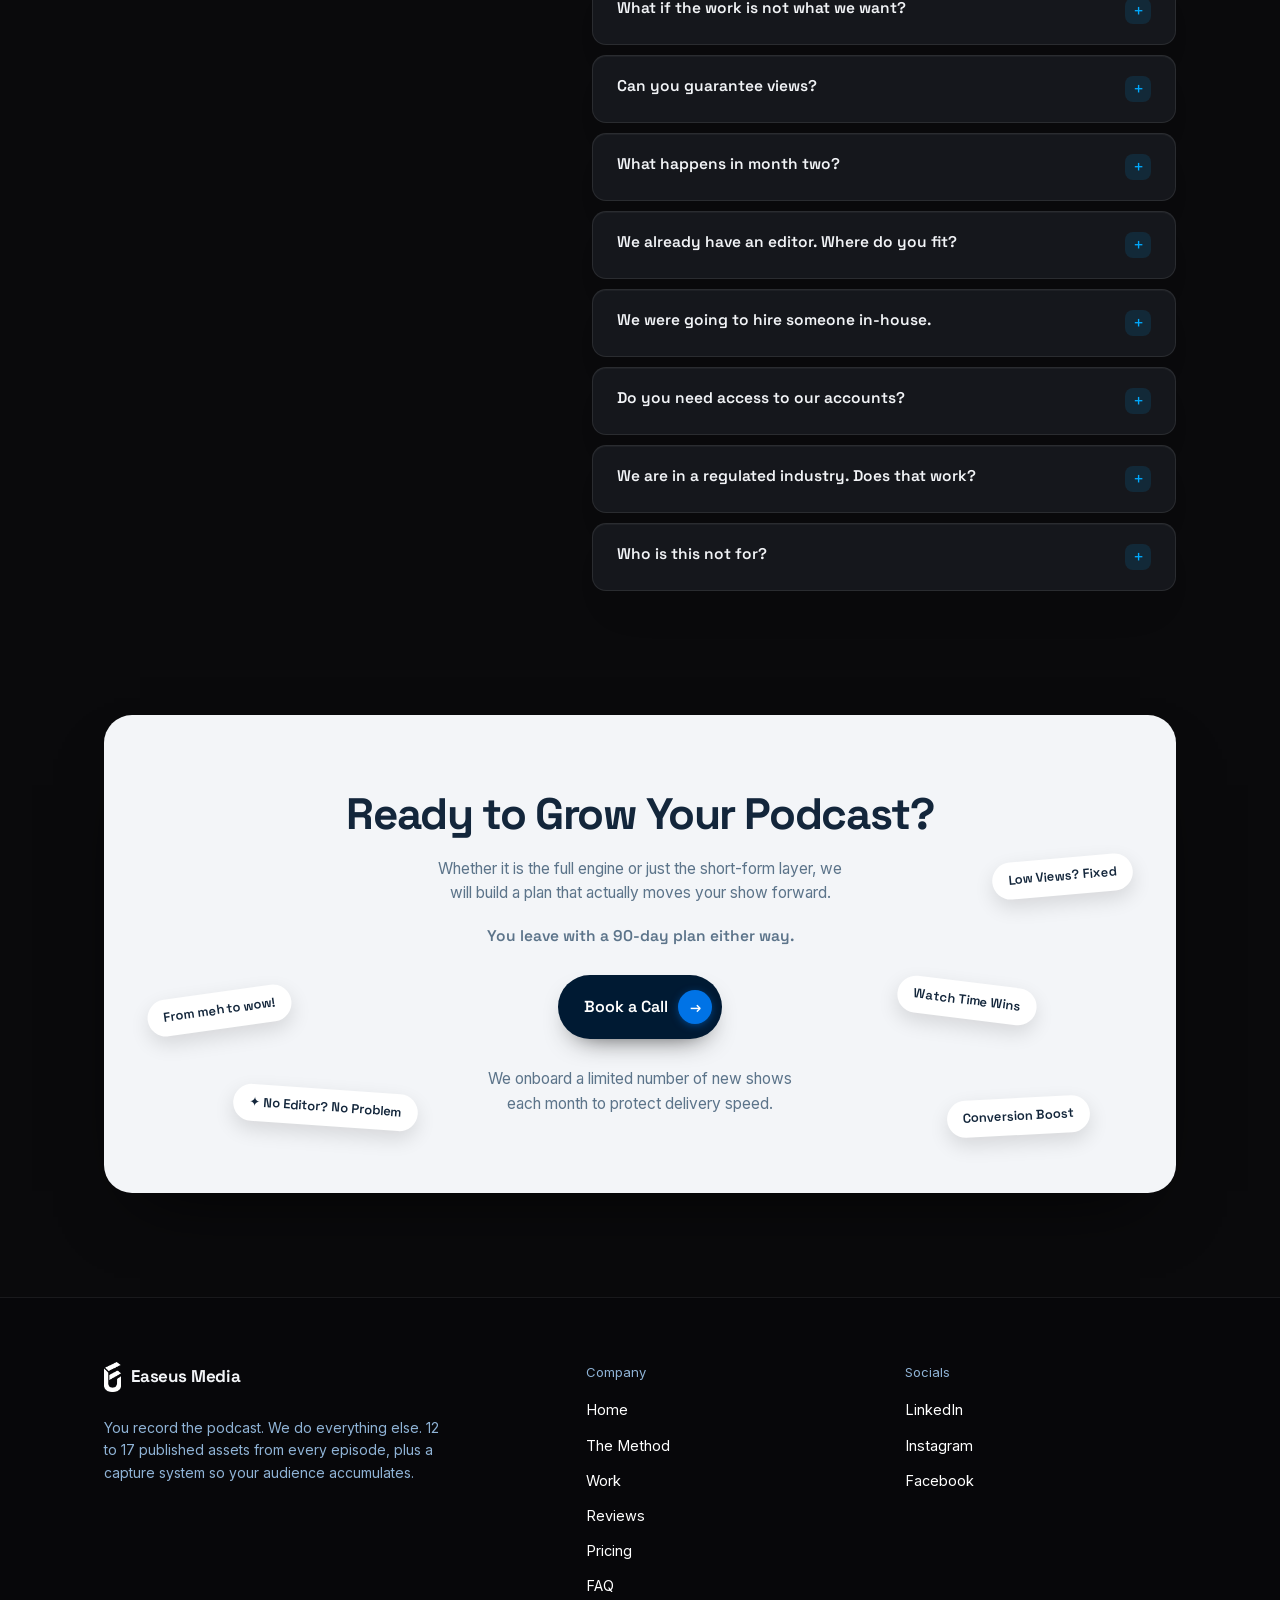
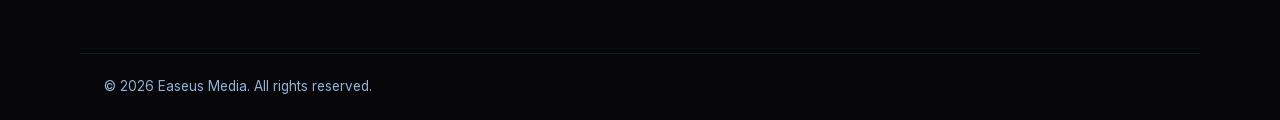
==== commit 470e202e: "Glass only on the nav pill .nav is a full-width fixed bar and still carried backdrop-filter, so the " ====
--- a/index.html
+++ b/index.html
@@ -2267,6 +2267,10 @@
   -webkit-mask-composite:source-in;mask-composite:intersect;
 }
 /* no solid band at the hero edge: the video's own mask carries the fade */
+
+/* glass belongs to the nav pill only: .nav is a full-width bar, so its blur
+   frosted a band right across the page */
+.nav,.nav.stuck,.nav.scrolled{backdrop-filter:none !important;-webkit-backdrop-filter:none !important;}
 </style>
 
   <script type="application/ld+json">
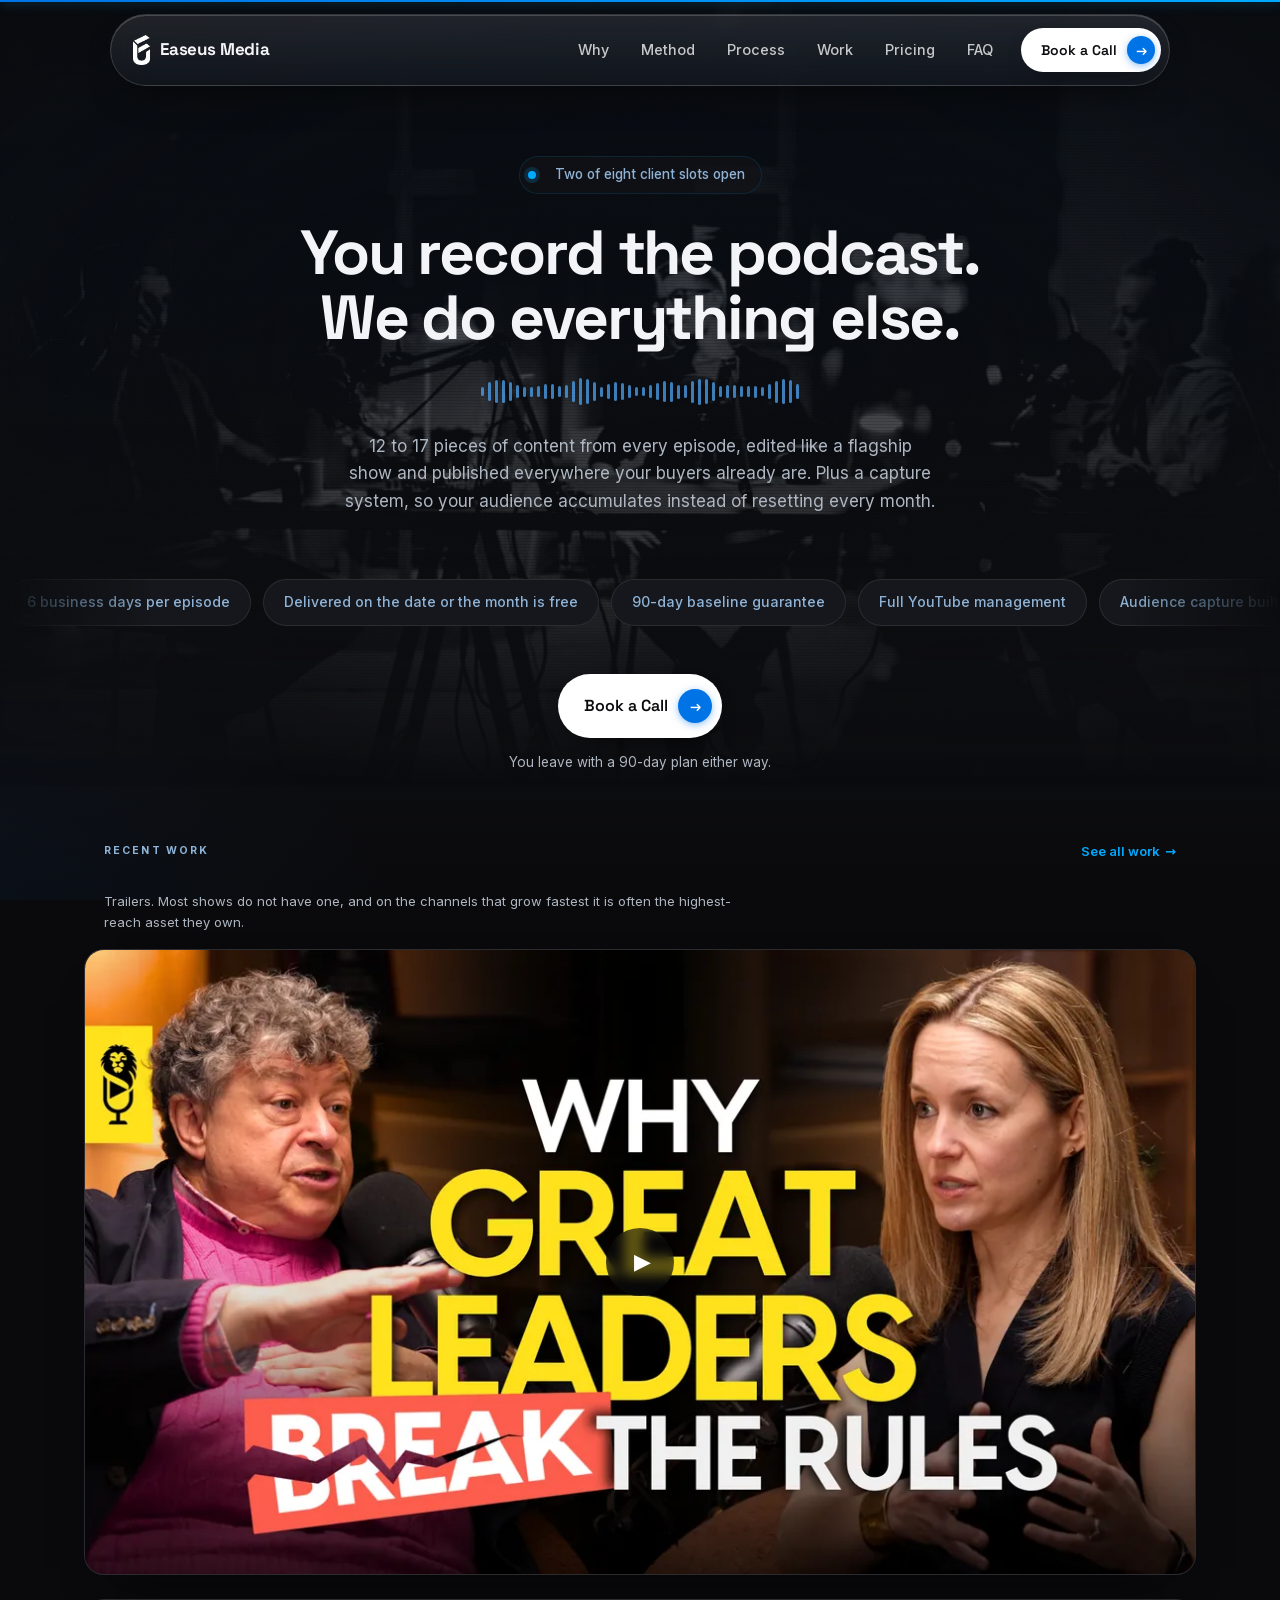
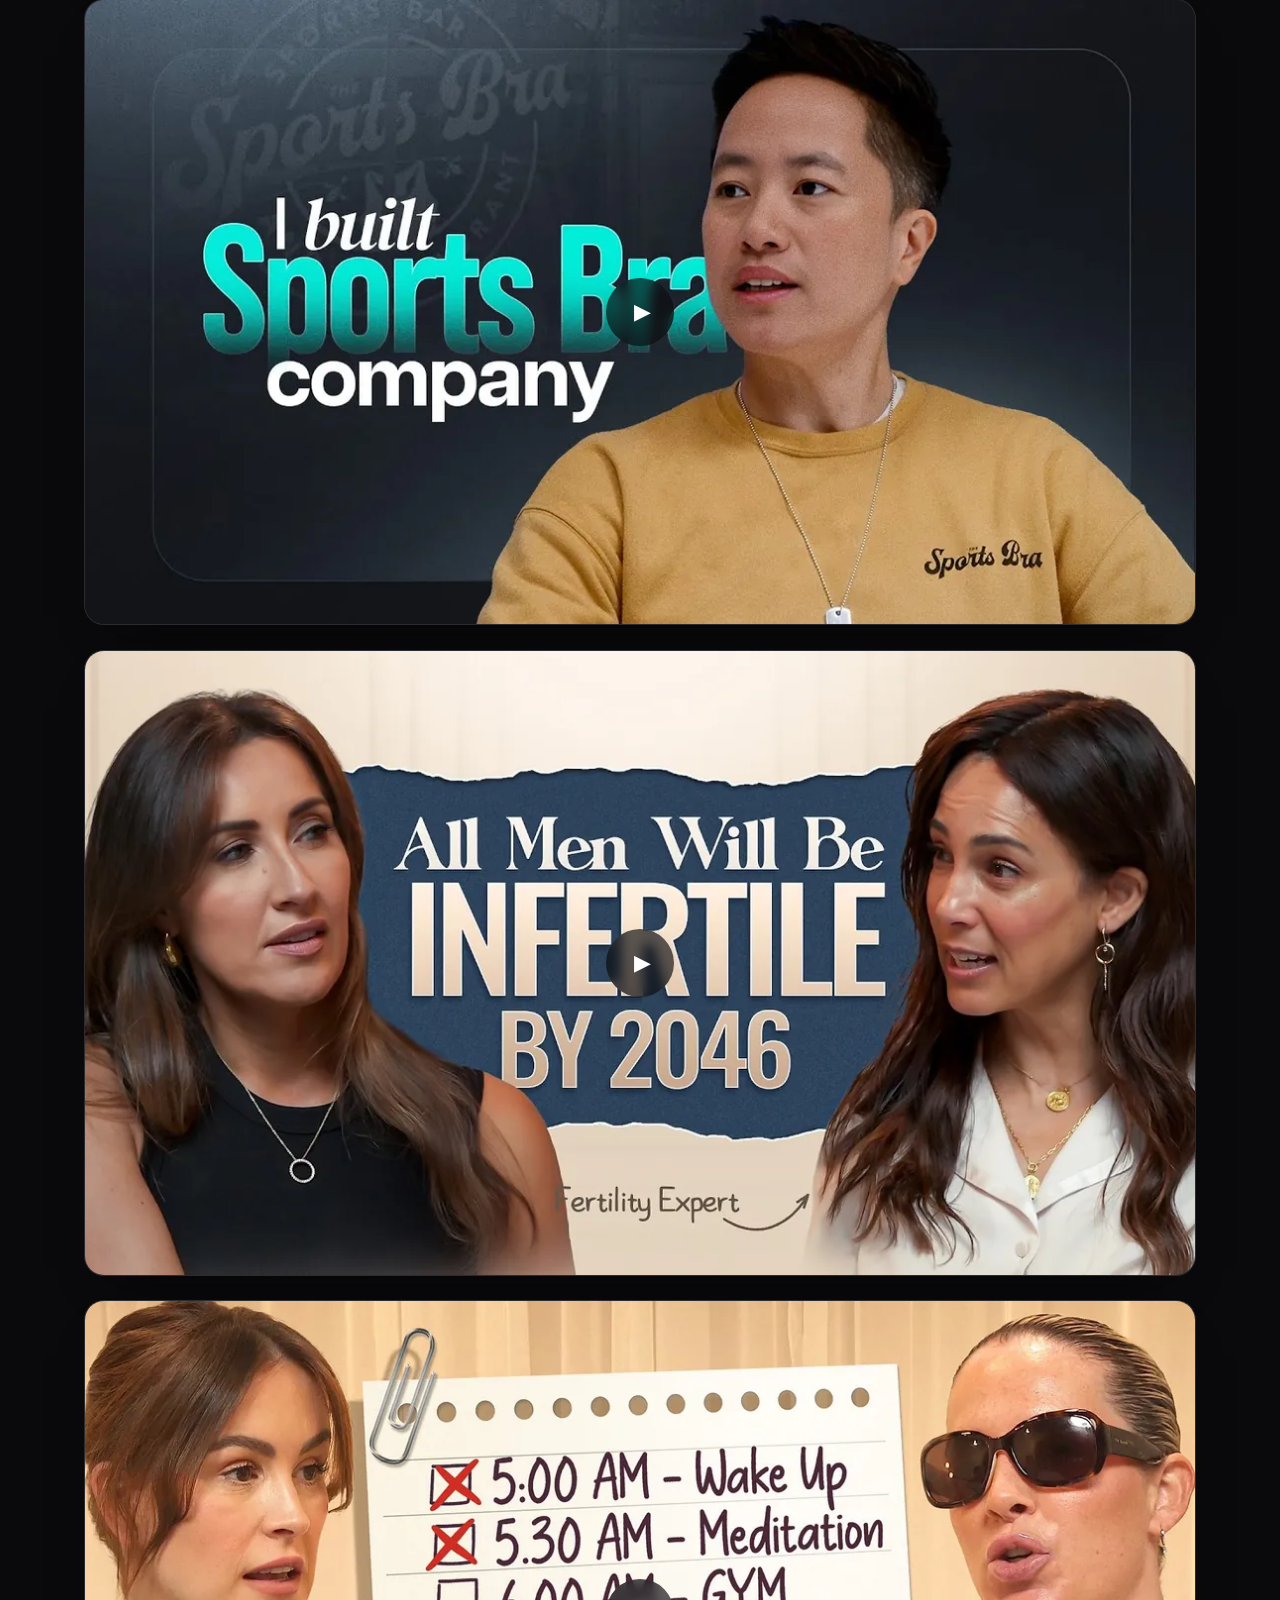
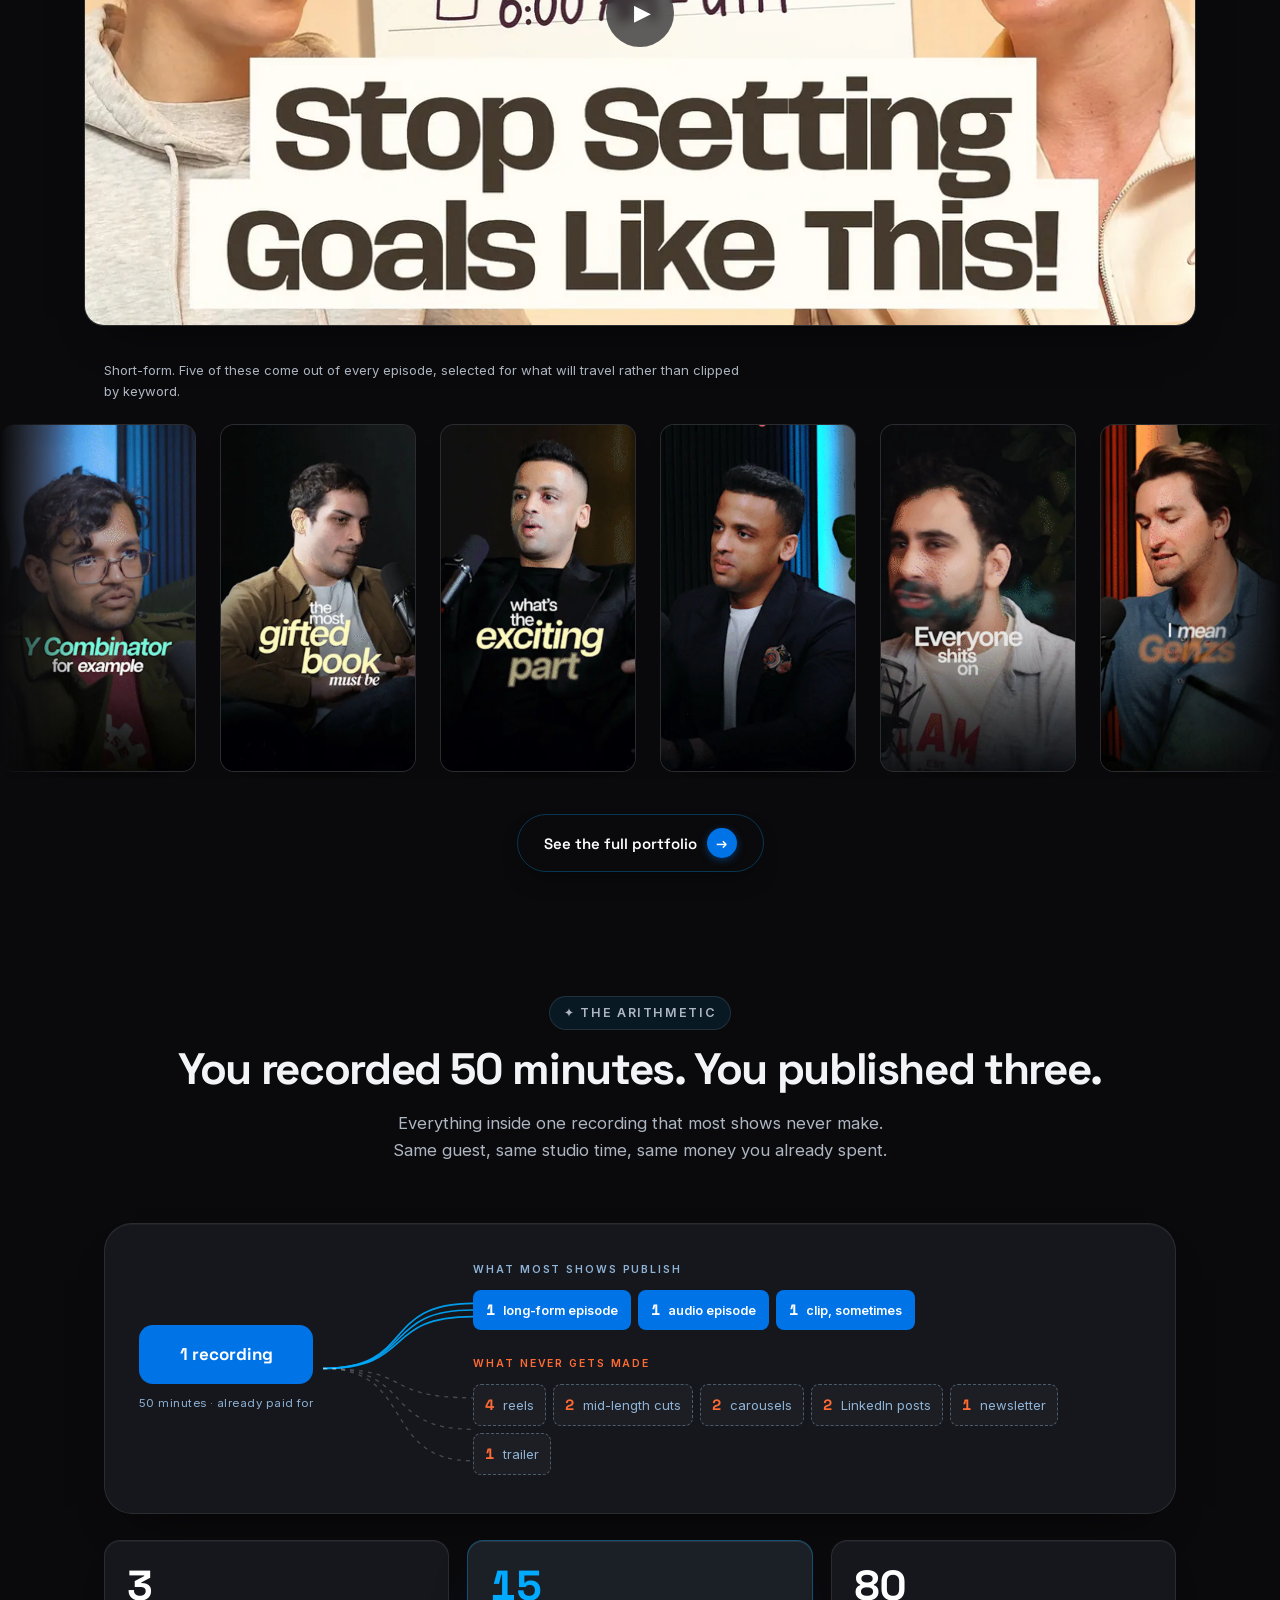
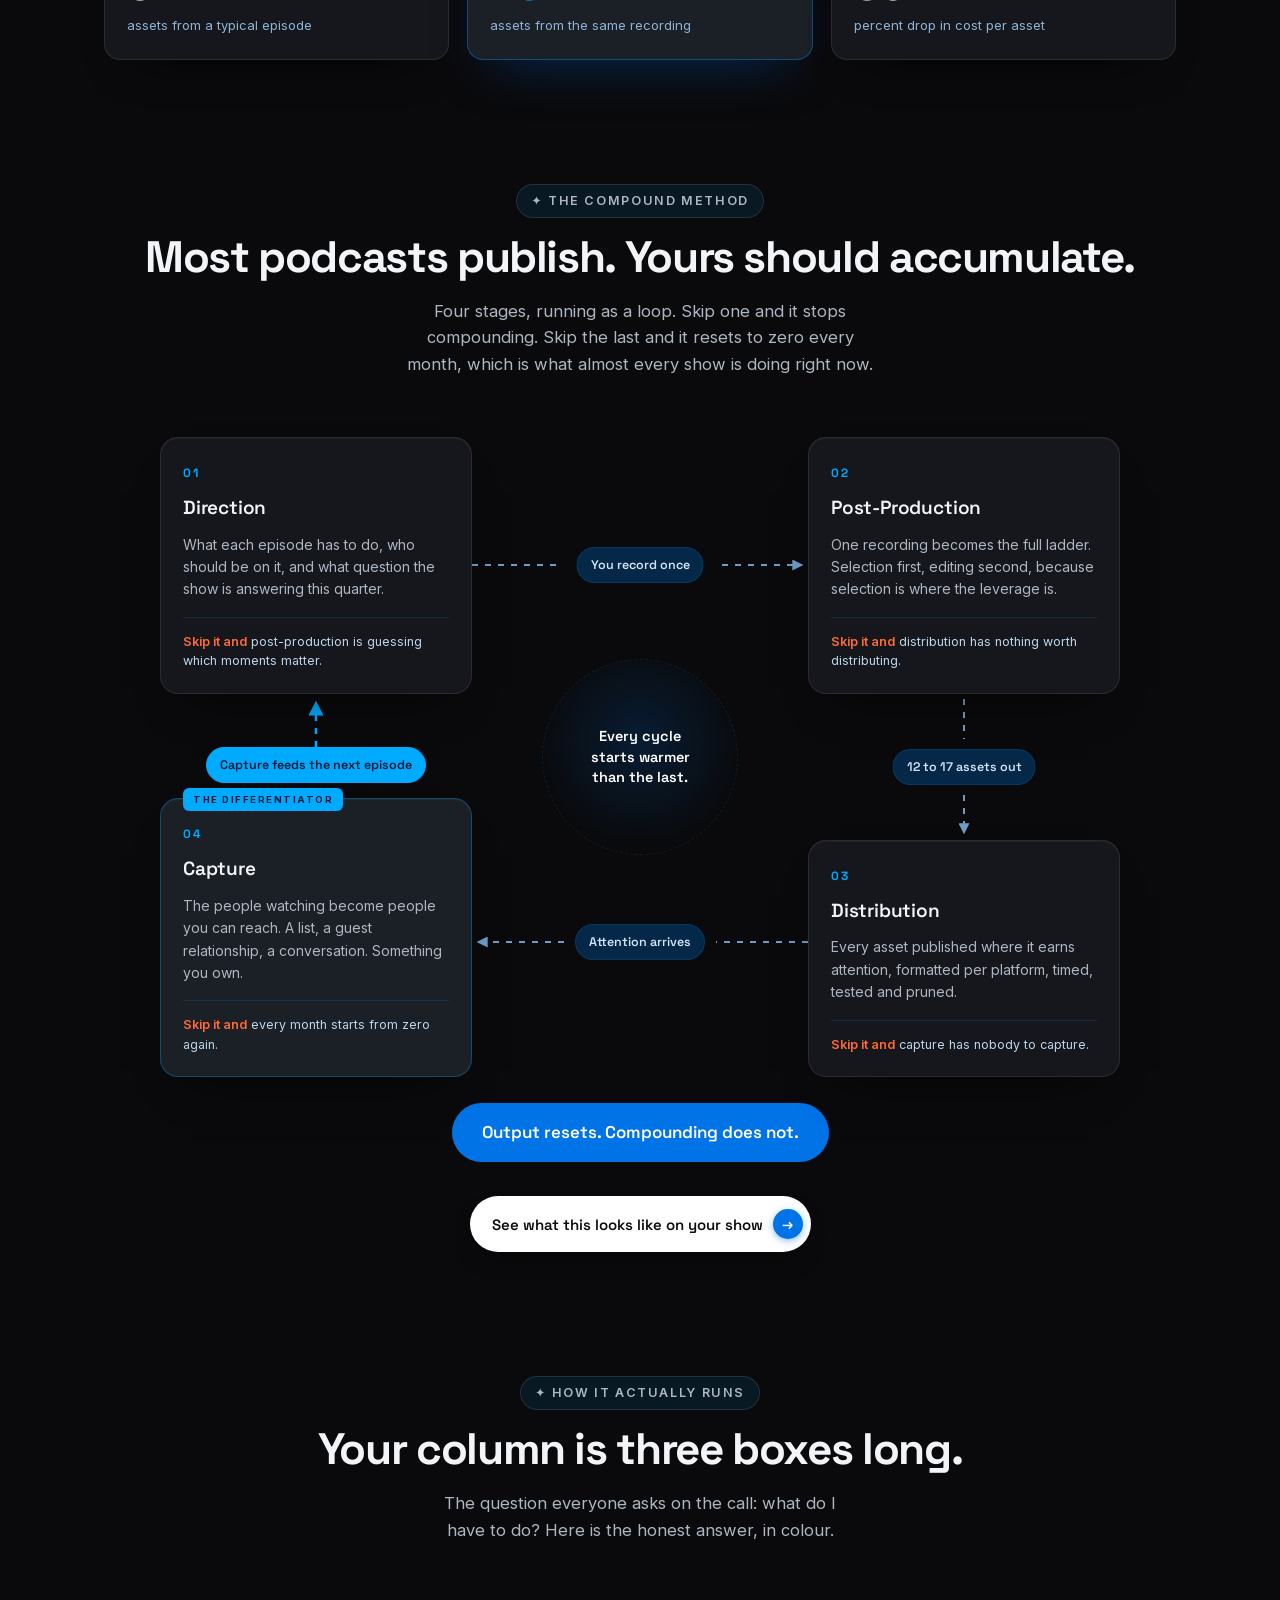
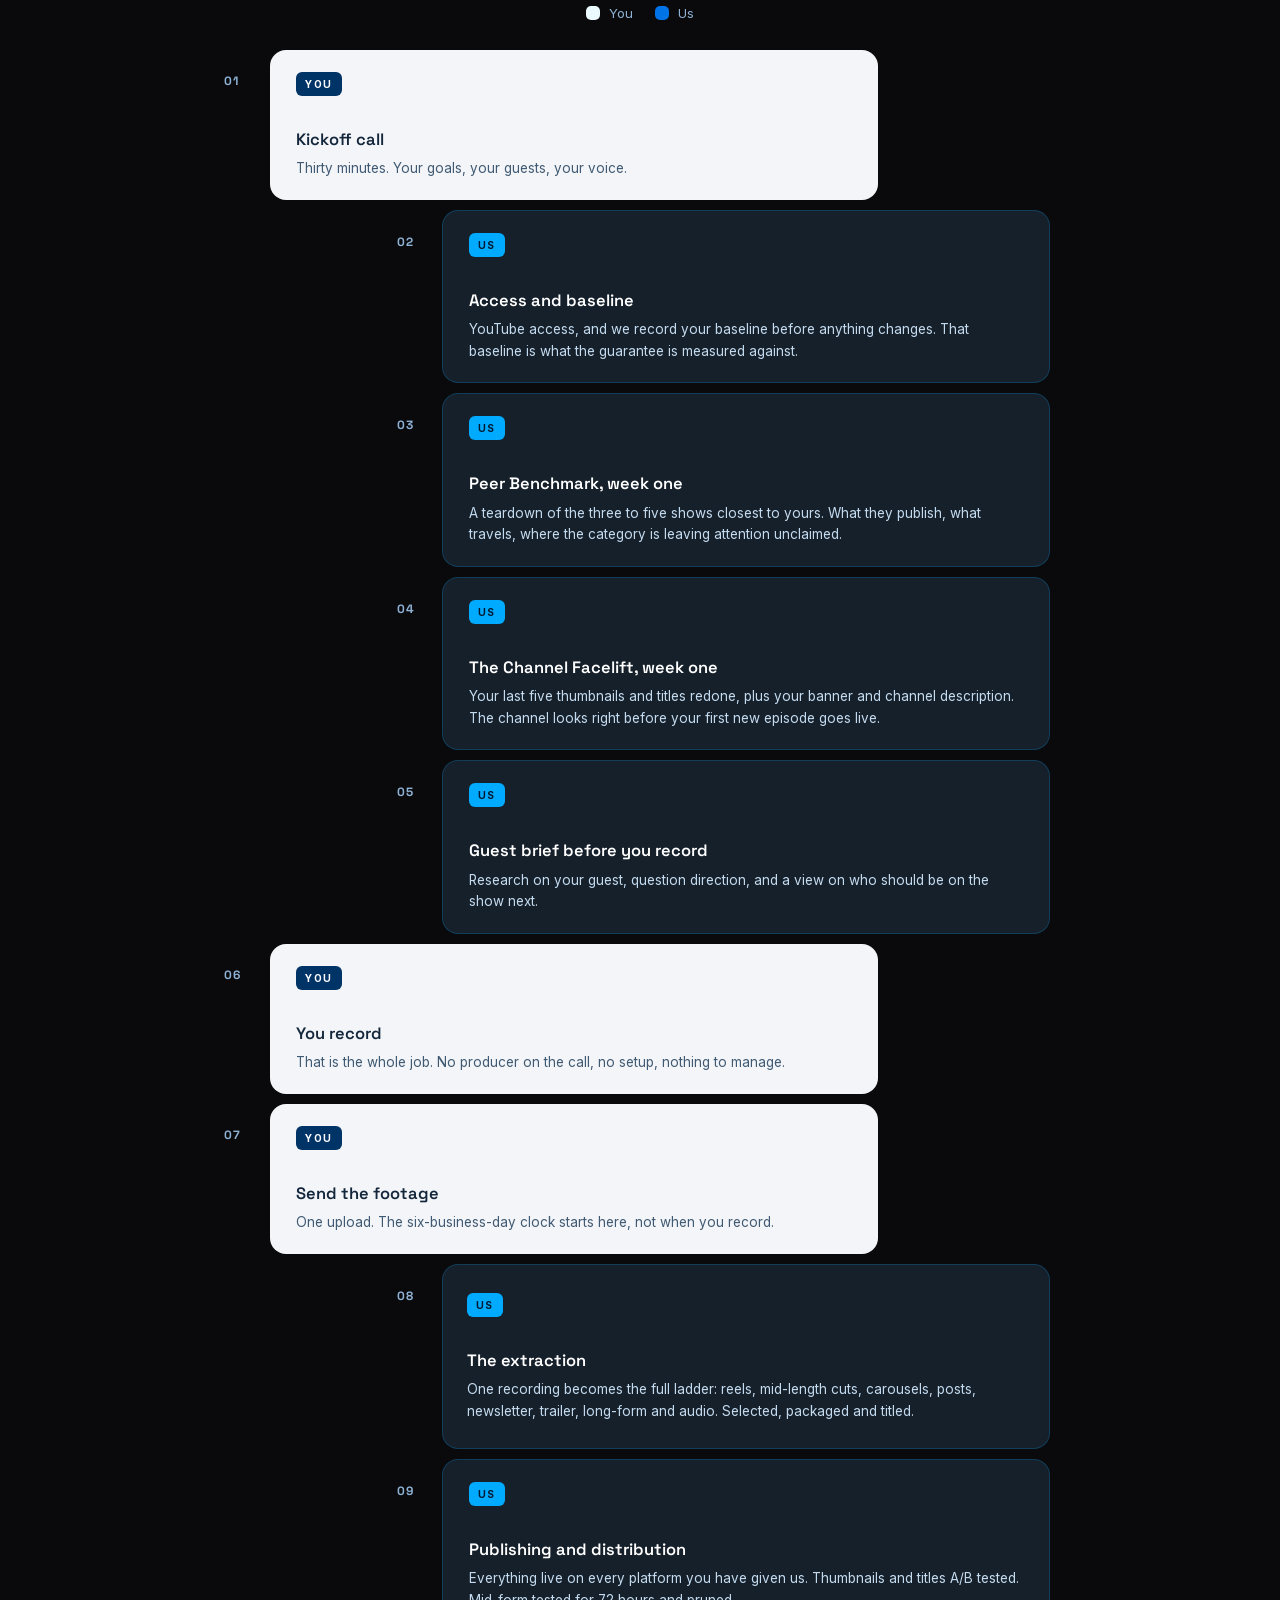
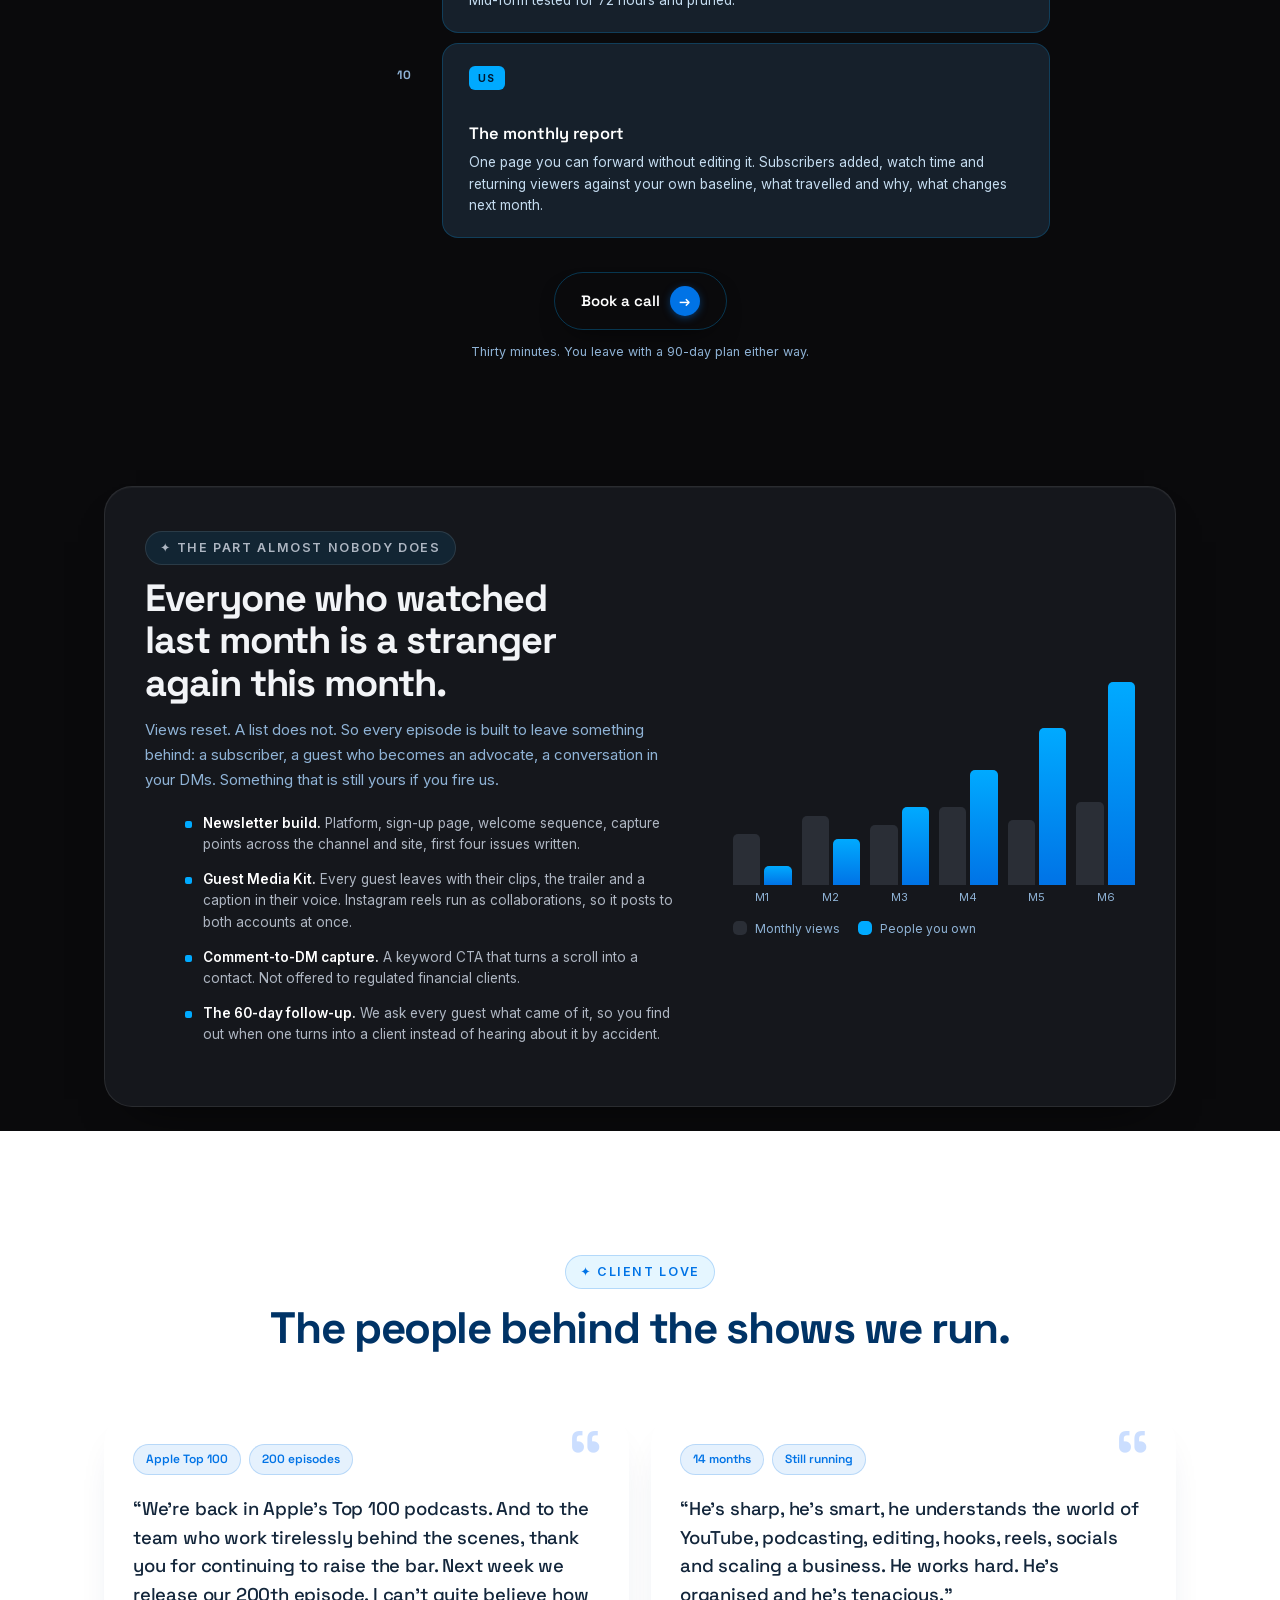
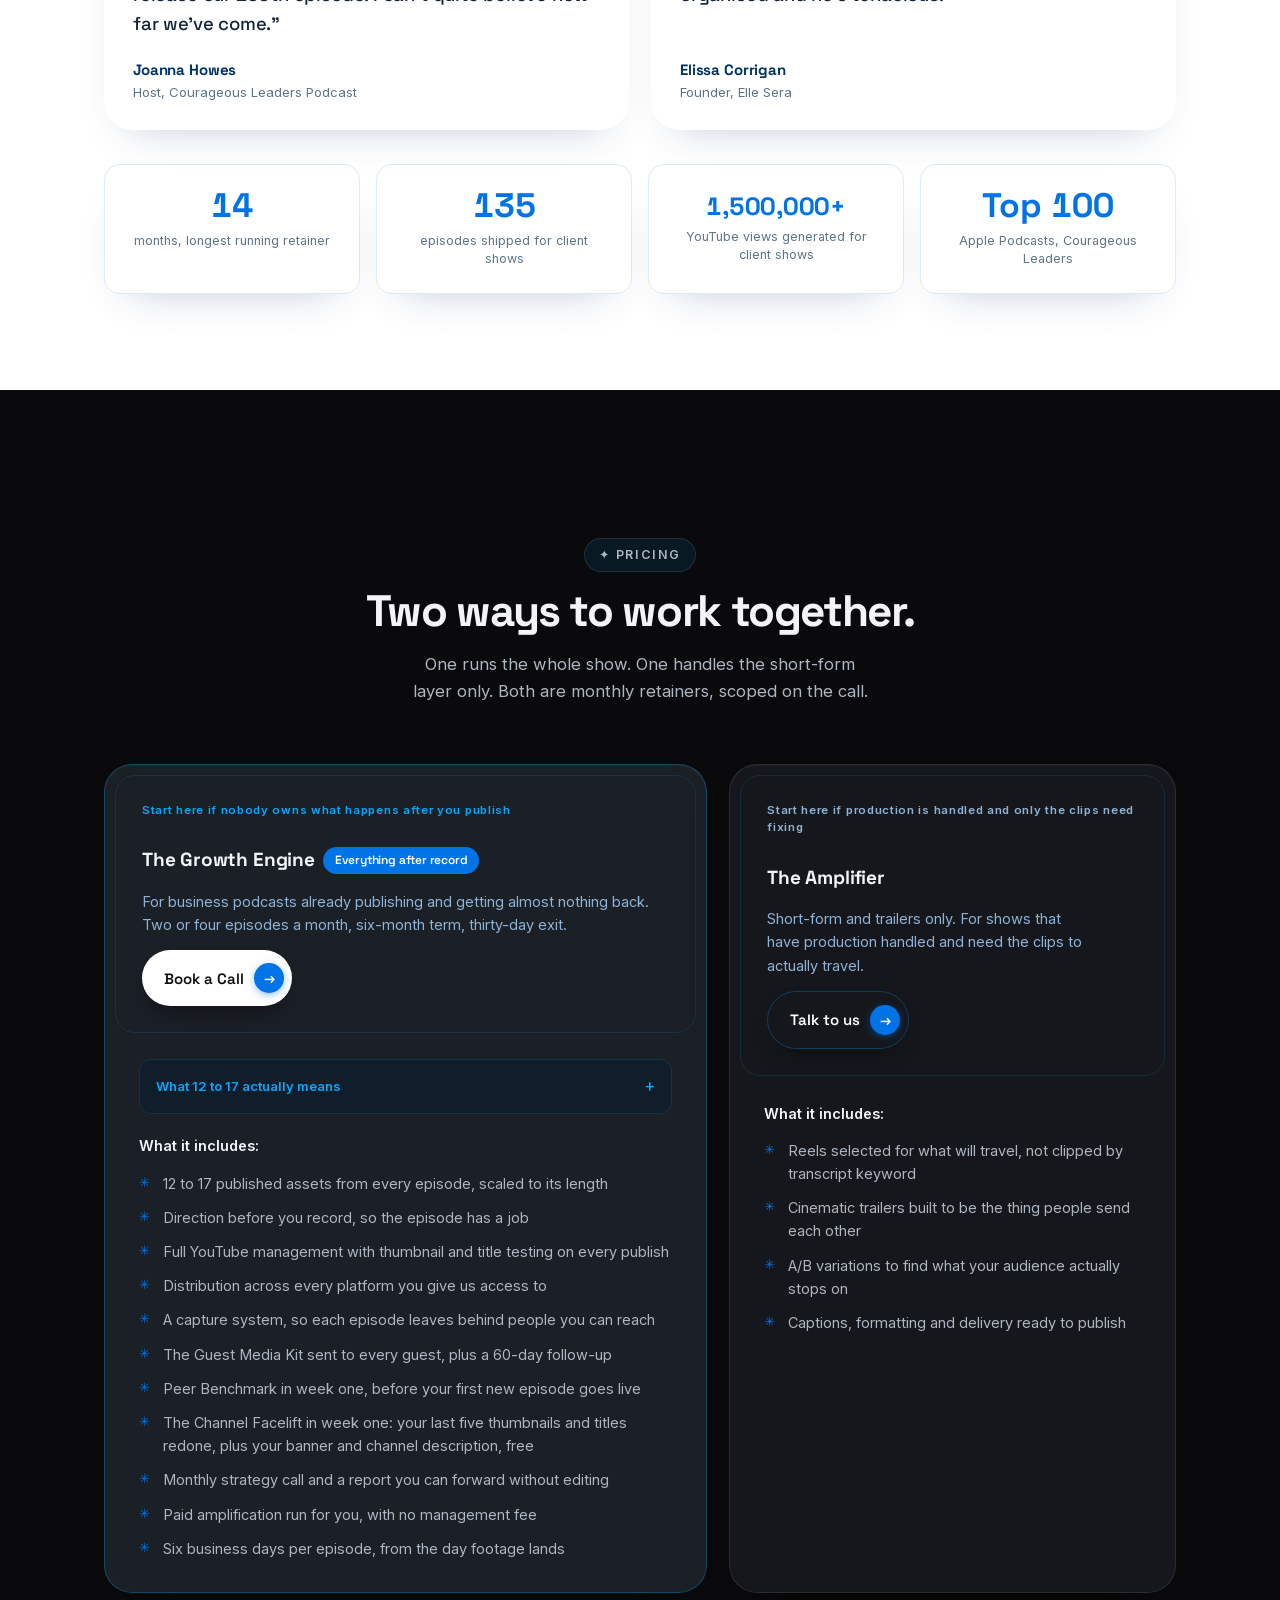
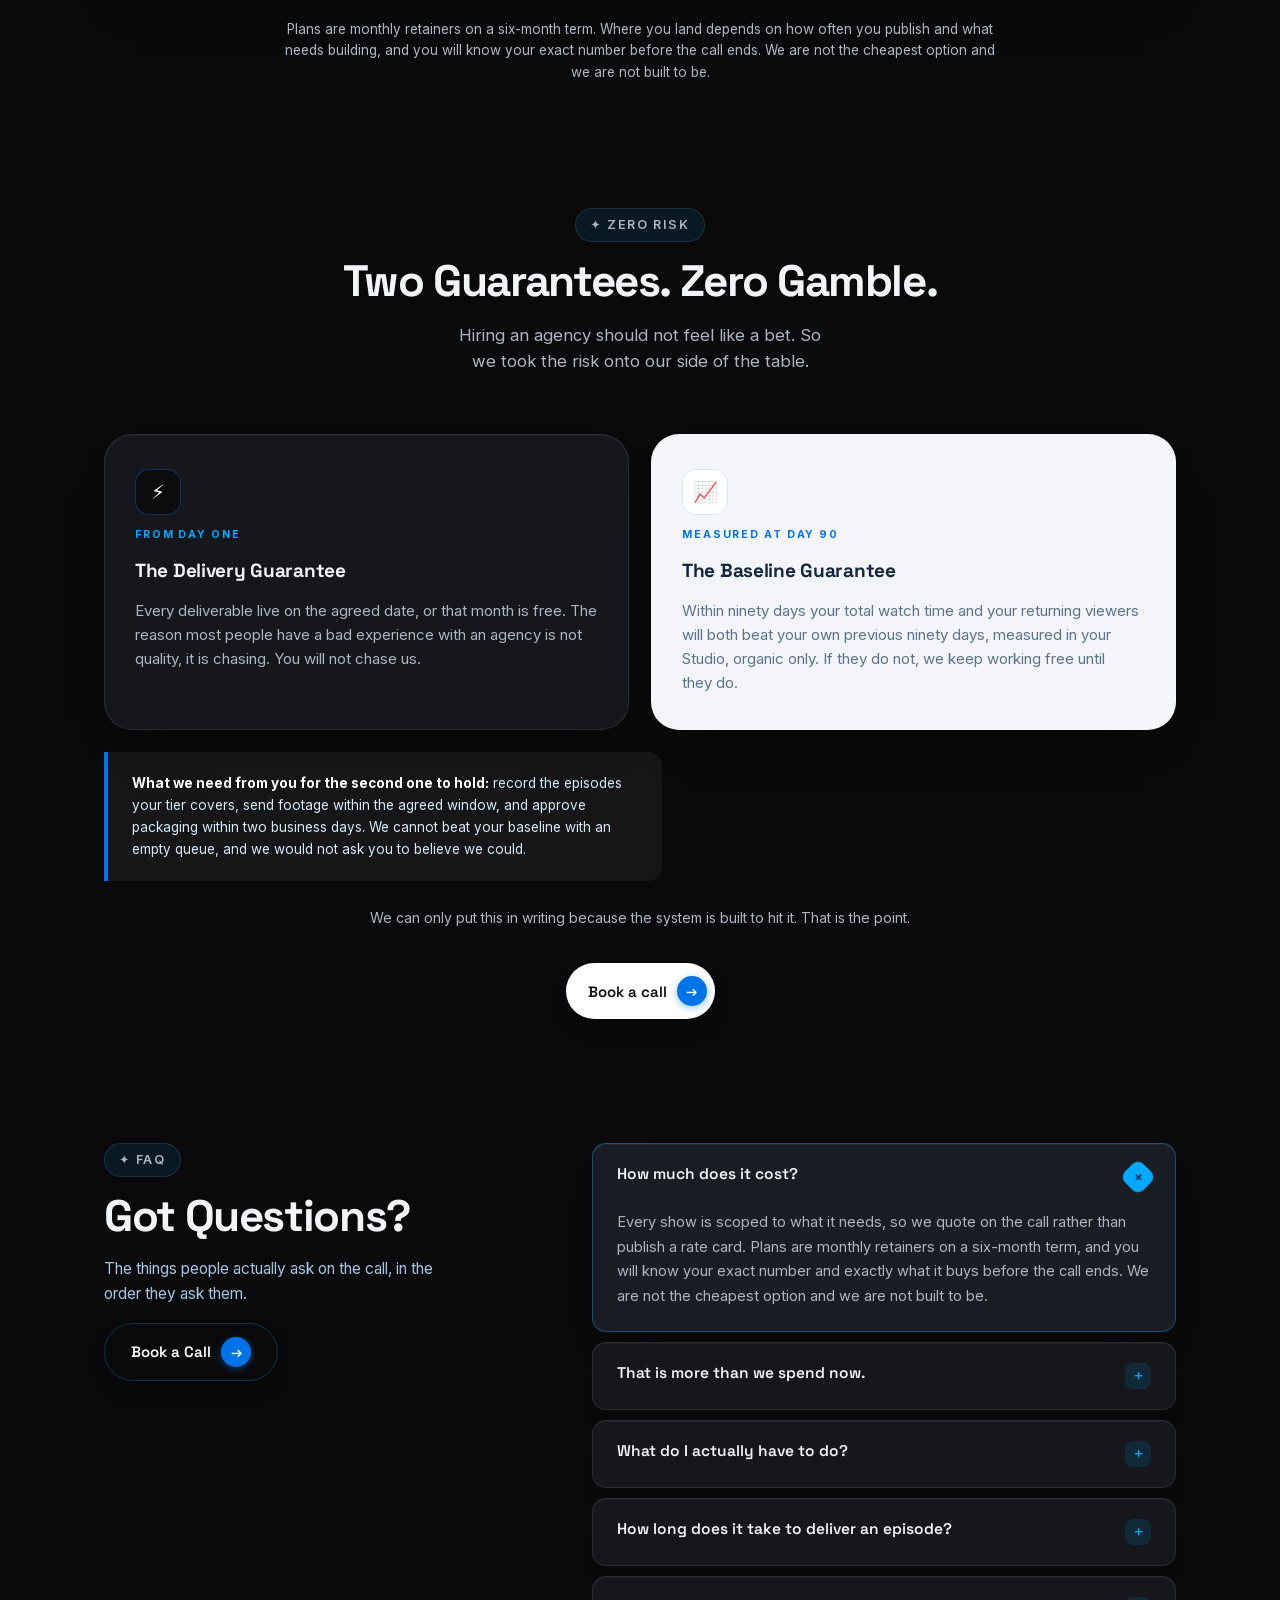
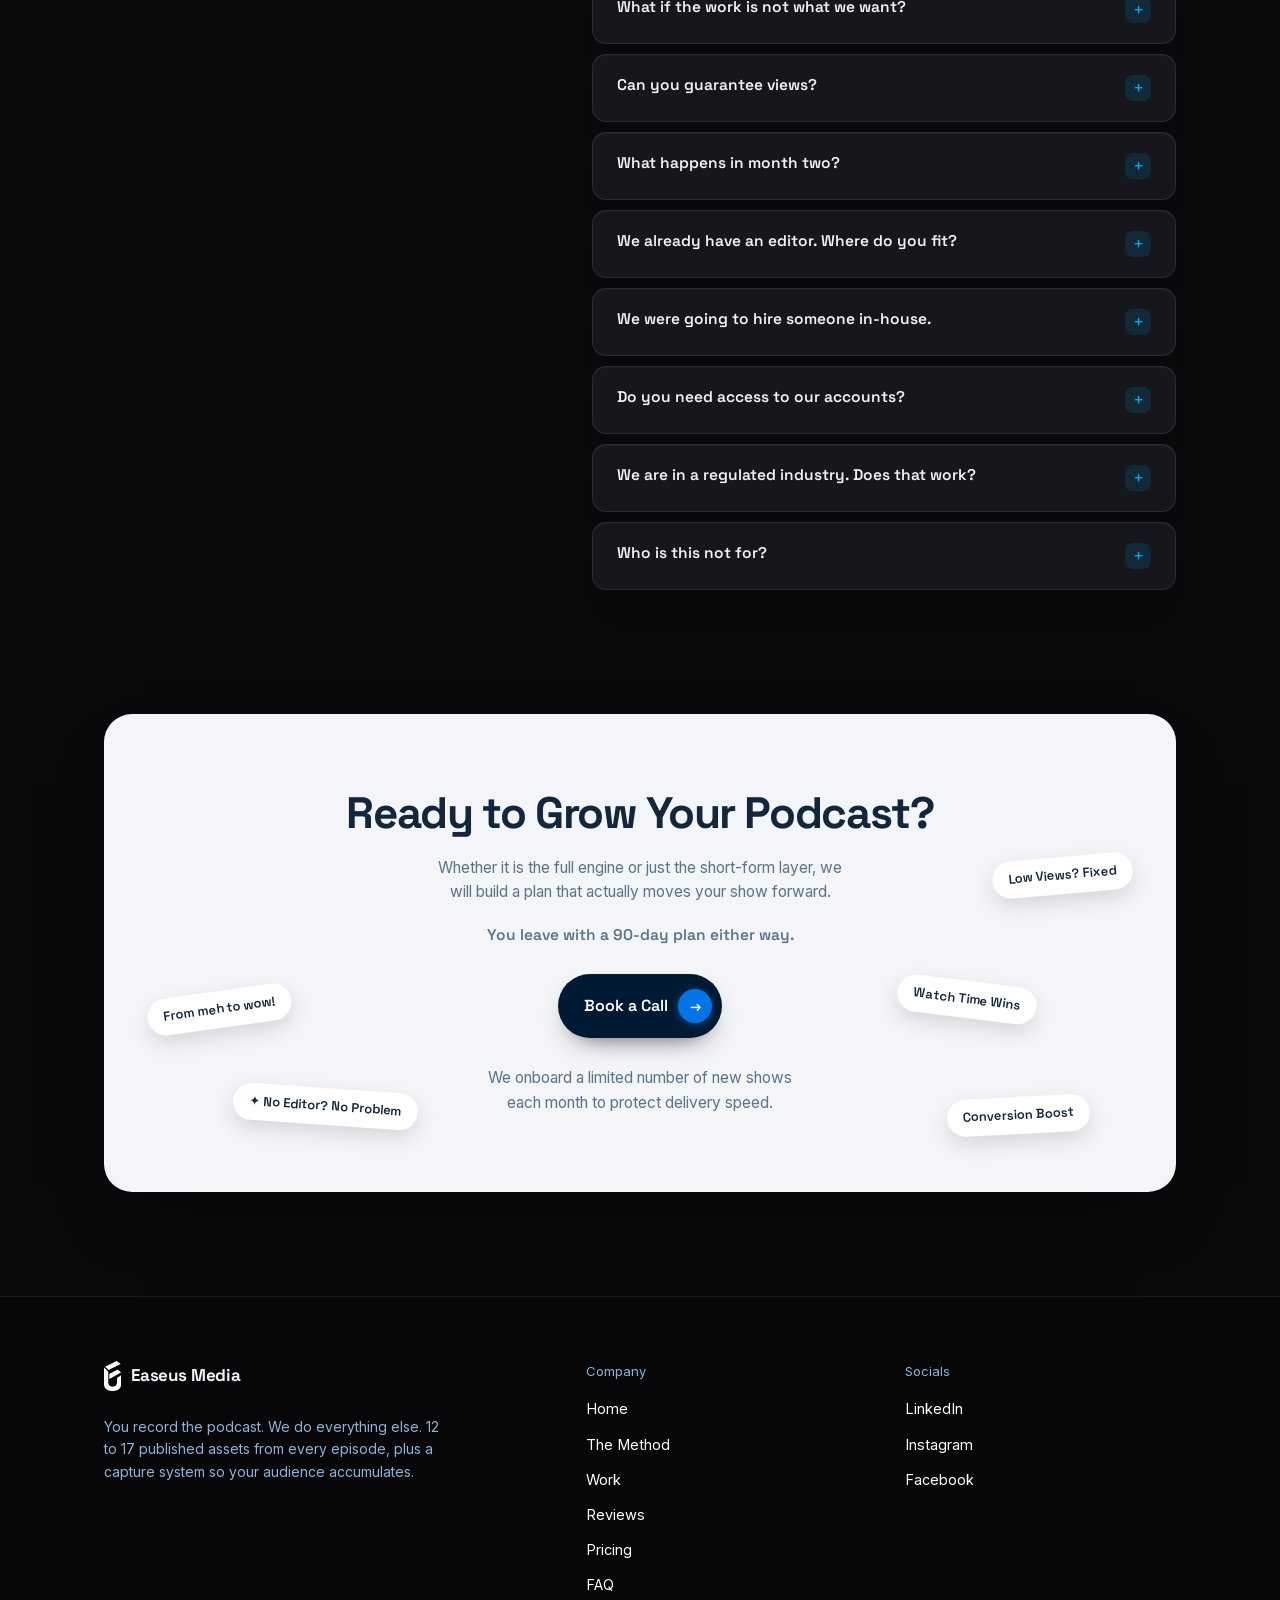
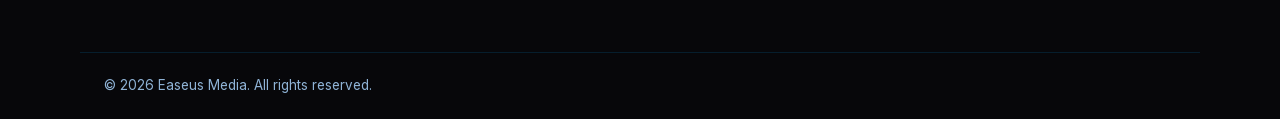
==== commit 3ce9fba0: "Fix the glass rectangle, hamburger outline, mobile gutters, hero edge; glow back safely - .nav had t" ====
--- a/index.html
+++ b/index.html
@@ -2271,6 +2271,48 @@
 /* glass belongs to the nav pill only: .nav is a full-width bar, so its blur
    frosted a band right across the page */
 .nav,.nav.stuck,.nav.scrolled{backdrop-filter:none !important;-webkit-backdrop-filter:none !important;}
+
+/* .nav sat on its own compositing layer, which stopped Chrome clipping the
+   pill's blur to its 100px radius — that is the rectangle of glass */
+.nav{transform:none !important;will-change:auto !important;}
+
+/* the hamburger was outlined in accent blue */
+.nav-toggle{border-color:rgba(255,255,255,.16) !important;}
+
+/* phones: content sat almost on the edge, and the nav pill did not line up with it */
+@media (max-width:760px){
+  .container{padding-inline:22px;}
+  .nav{padding-left:22px !important;padding-right:22px !important;}
+  .nav-inner{padding:7px 7px 7px 16px;}
+}
+@media (max-width:374px){
+  .container{padding-inline:18px;}
+  .nav{padding-left:18px !important;padding-right:18px !important;}
+}
+
+/* ---- Cards light up under the cursor (background only: nothing moves) ---- */
+@property --glow{syntax:'<number>';initial-value:0;inherits:false;}
+.wstat,.faq-item,.gnt:not(.gnt-ice),.plan,.route,.stage,.fstep.us,.cap{
+  --glow:0;
+  background-image:radial-gradient(260px circle at var(--gx,50%) var(--gy,50%),
+                   rgba(0,170,255,var(--glow)), transparent 60%) !important;
+  transition:--glow .3s ease, border-color .25s ease;
+}
+.wstat:hover,.faq-item:hover,.gnt:not(.gnt-ice):hover,.plan:hover,.route:hover,
+.stage:hover,.fstep.us:hover,.cap:hover{
+  --glow:.17;
+  border-color:rgba(0,170,255,.38) !important;
+}
+
+/* the hero's dark veil is a flat wash that stopped dead at the section edge —
+   that hard line is it ending, not the video. Fade it out like the video. */
+.hero-veil{
+  -webkit-mask-image:linear-gradient(180deg,#000 0%,#000 48%,rgba(0,0,0,.6) 70%,rgba(0,0,0,.22) 85%,transparent 96%);
+  mask-image:linear-gradient(180deg,#000 0%,#000 48%,rgba(0,0,0,.6) 70%,rgba(0,0,0,.22) 85%,transparent 96%);
+}
+
+/* the pill floated 14px below the top, then jumped to 10px on scroll — stay put */
+.nav,.nav.stuck,.nav.scrolled{padding-top:14px !important;}
 </style>
 
   <script type="application/ld+json">
@@ -3295,5 +3337,25 @@
   });
 })();
 </script>
+<script>
+/* the glow follows the cursor — it only writes two custom properties */
+(function(){
+  if (window.matchMedia && !window.matchMedia('(hover: hover) and (pointer: fine)').matches) return;
+  var SEL='.wstat,.faq-item,.gnt:not(.gnt-ice),.plan,.route,.stage,.fstep.us,.cap';
+  var frame=0, want=null;
+  document.addEventListener('pointermove', function(e){
+    var c = e.target.closest && e.target.closest(SEL);
+    if (!c) return;
+    want=[c,e.clientX,e.clientY];
+    if(!frame) frame=requestAnimationFrame(paint);
+  }, {passive:true});
+  function paint(){
+    frame=0; if(!want) return;
+    var r=want[0].getBoundingClientRect();
+    want[0].style.setProperty('--gx',(want[1]-r.left)+'px');
+    want[0].style.setProperty('--gy',(want[2]-r.top)+'px');
+  }
+})();
+</script>
 </body>
 </html>
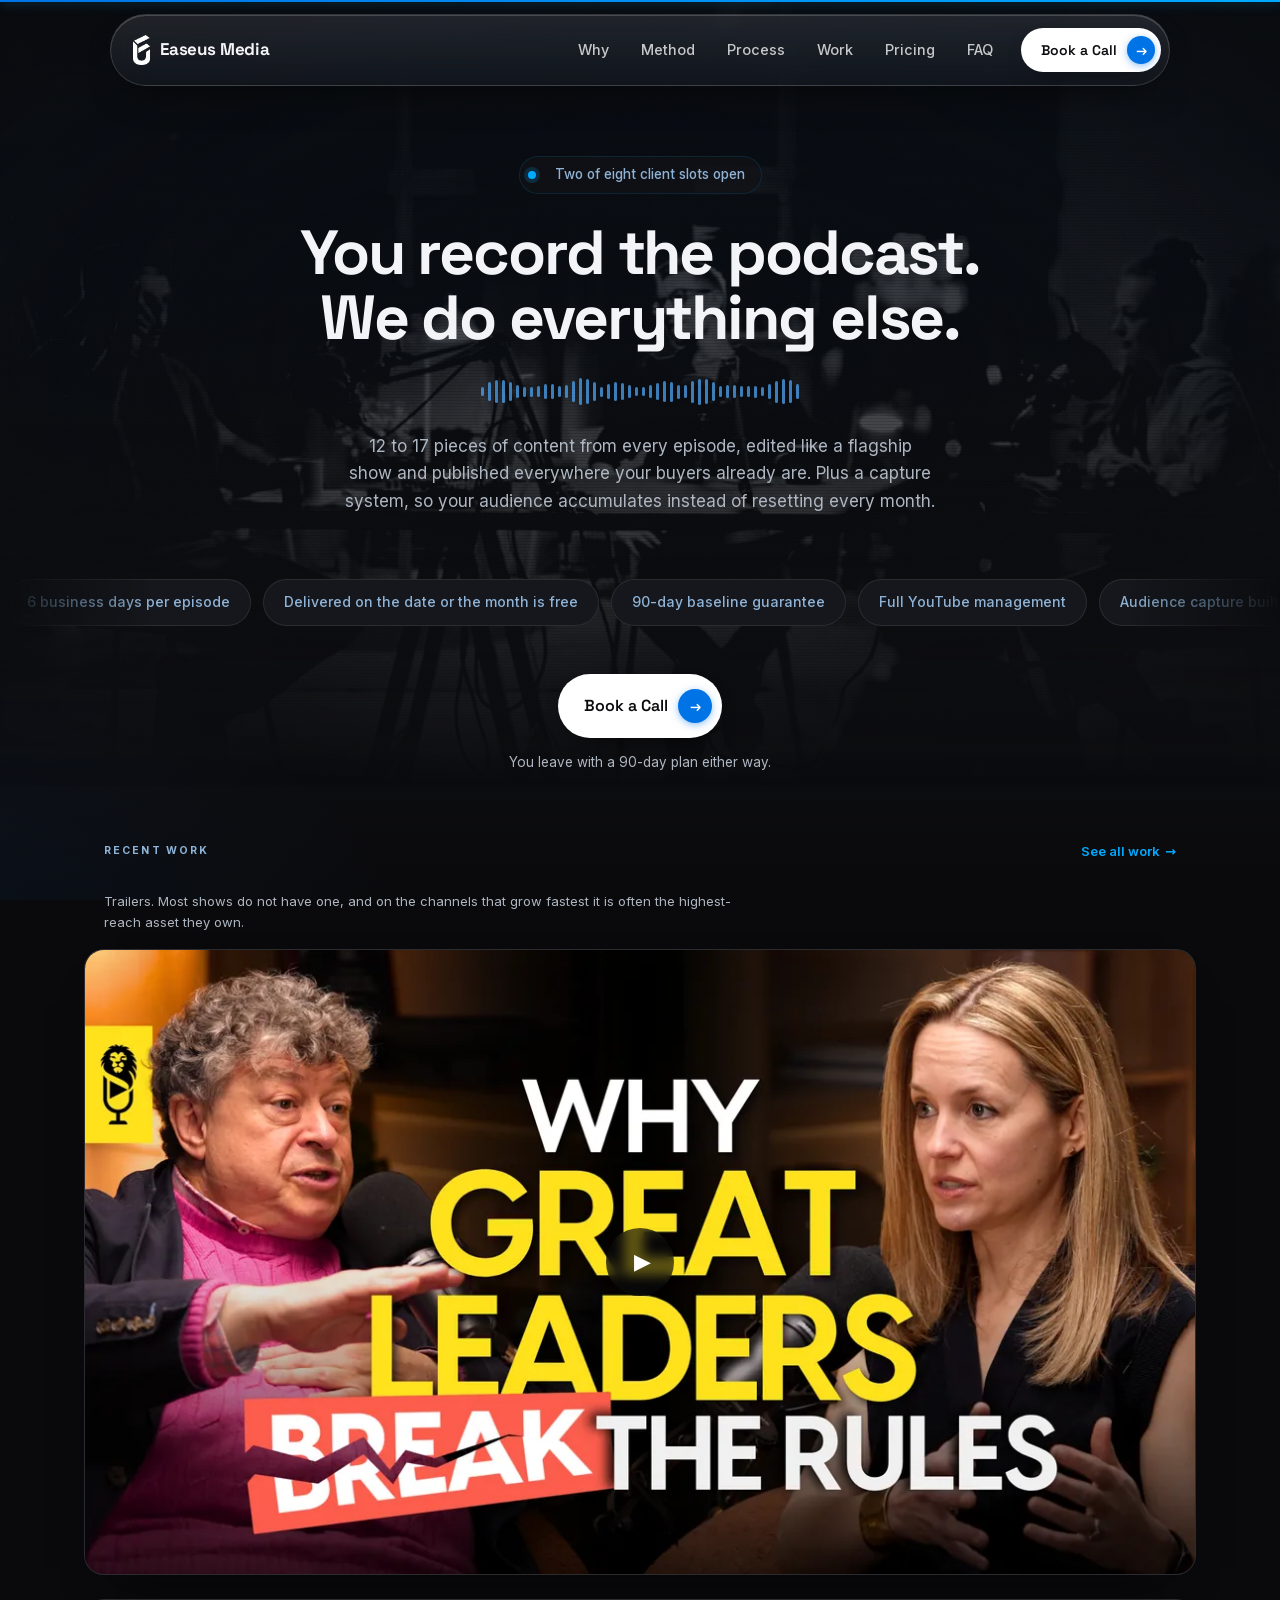
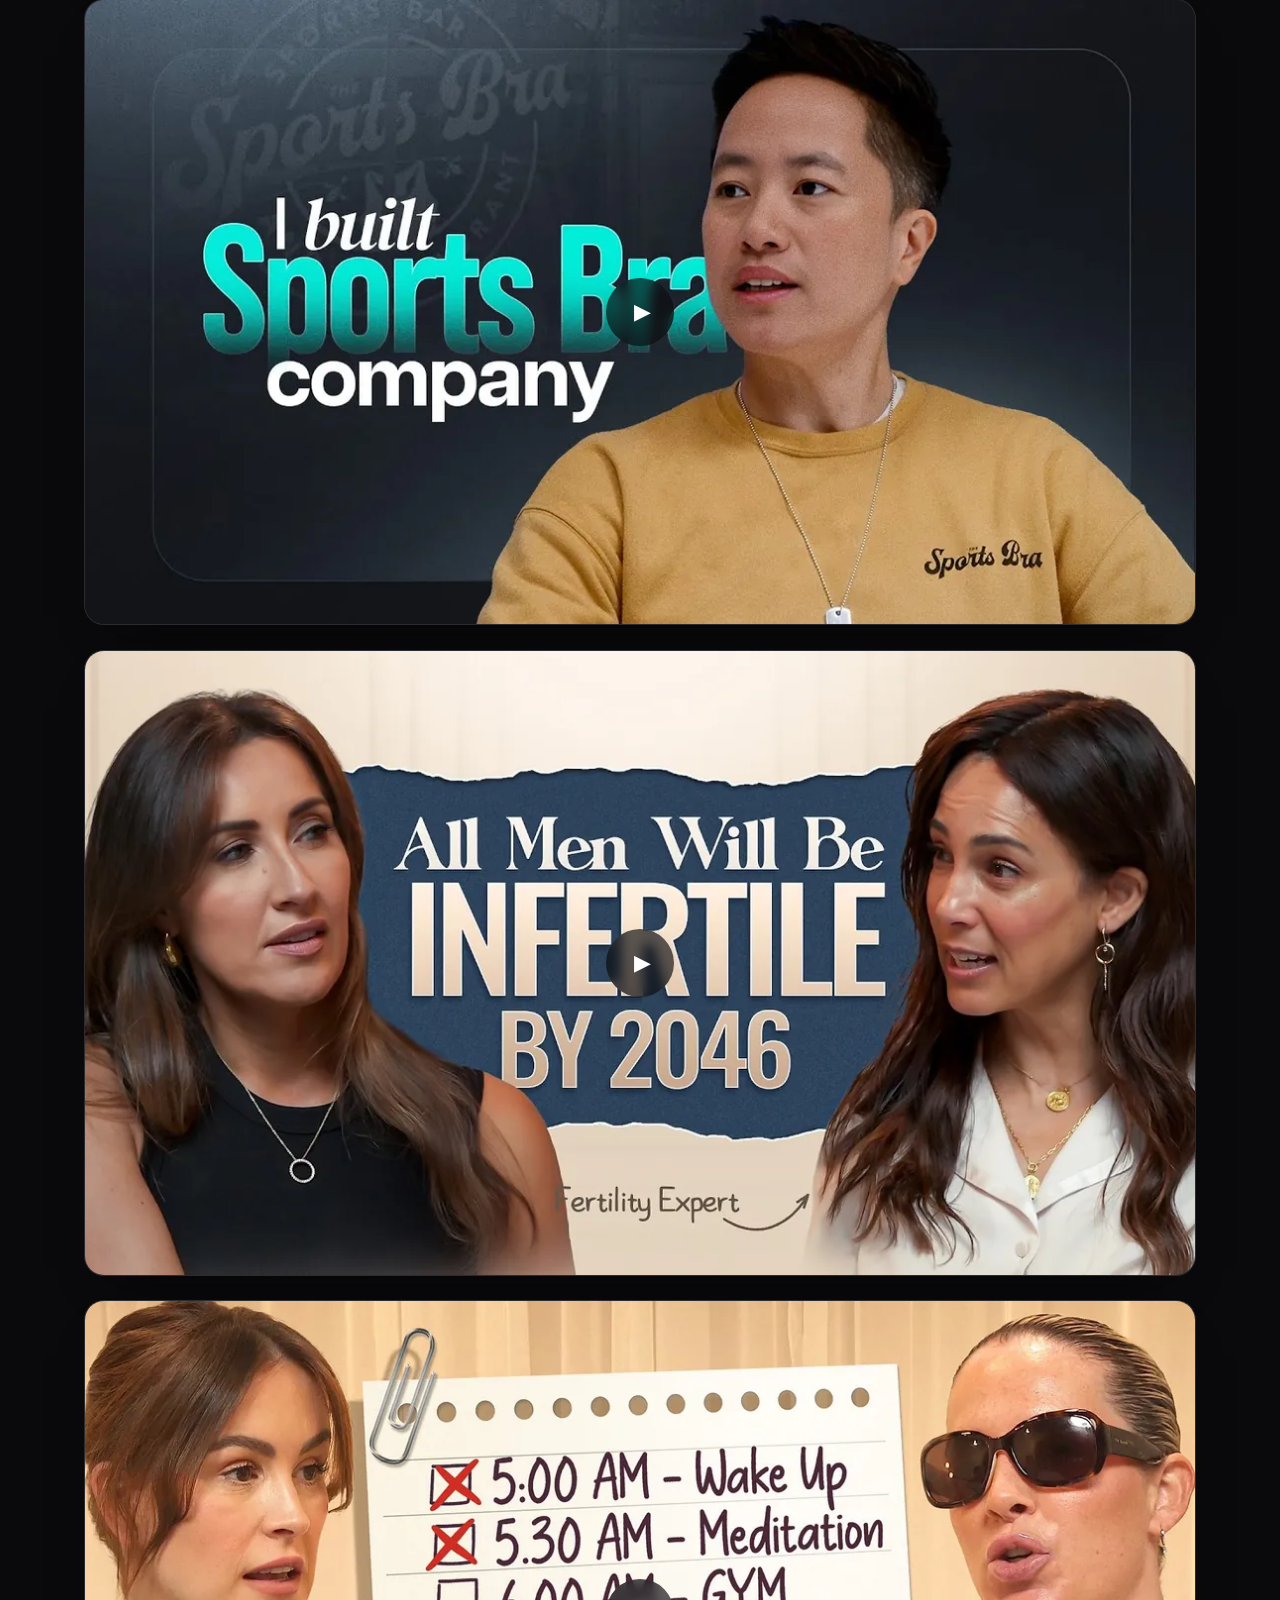
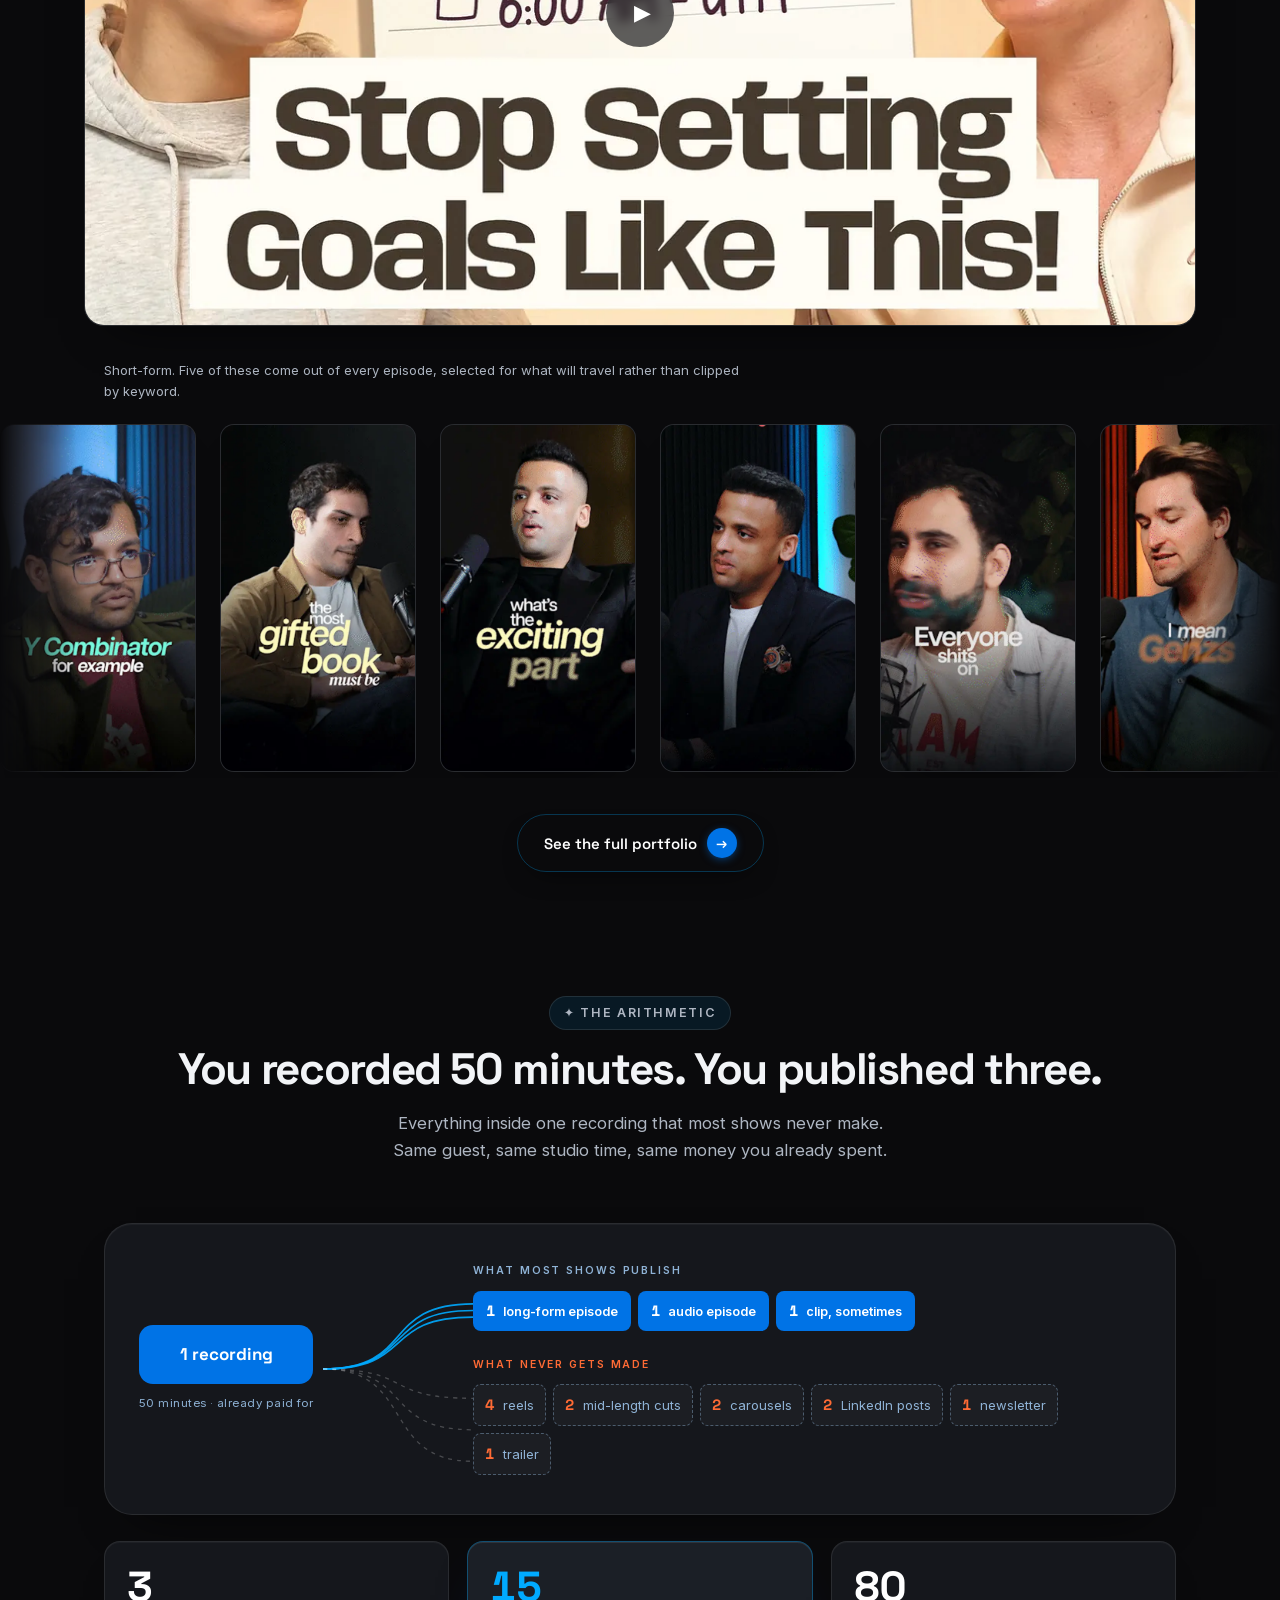
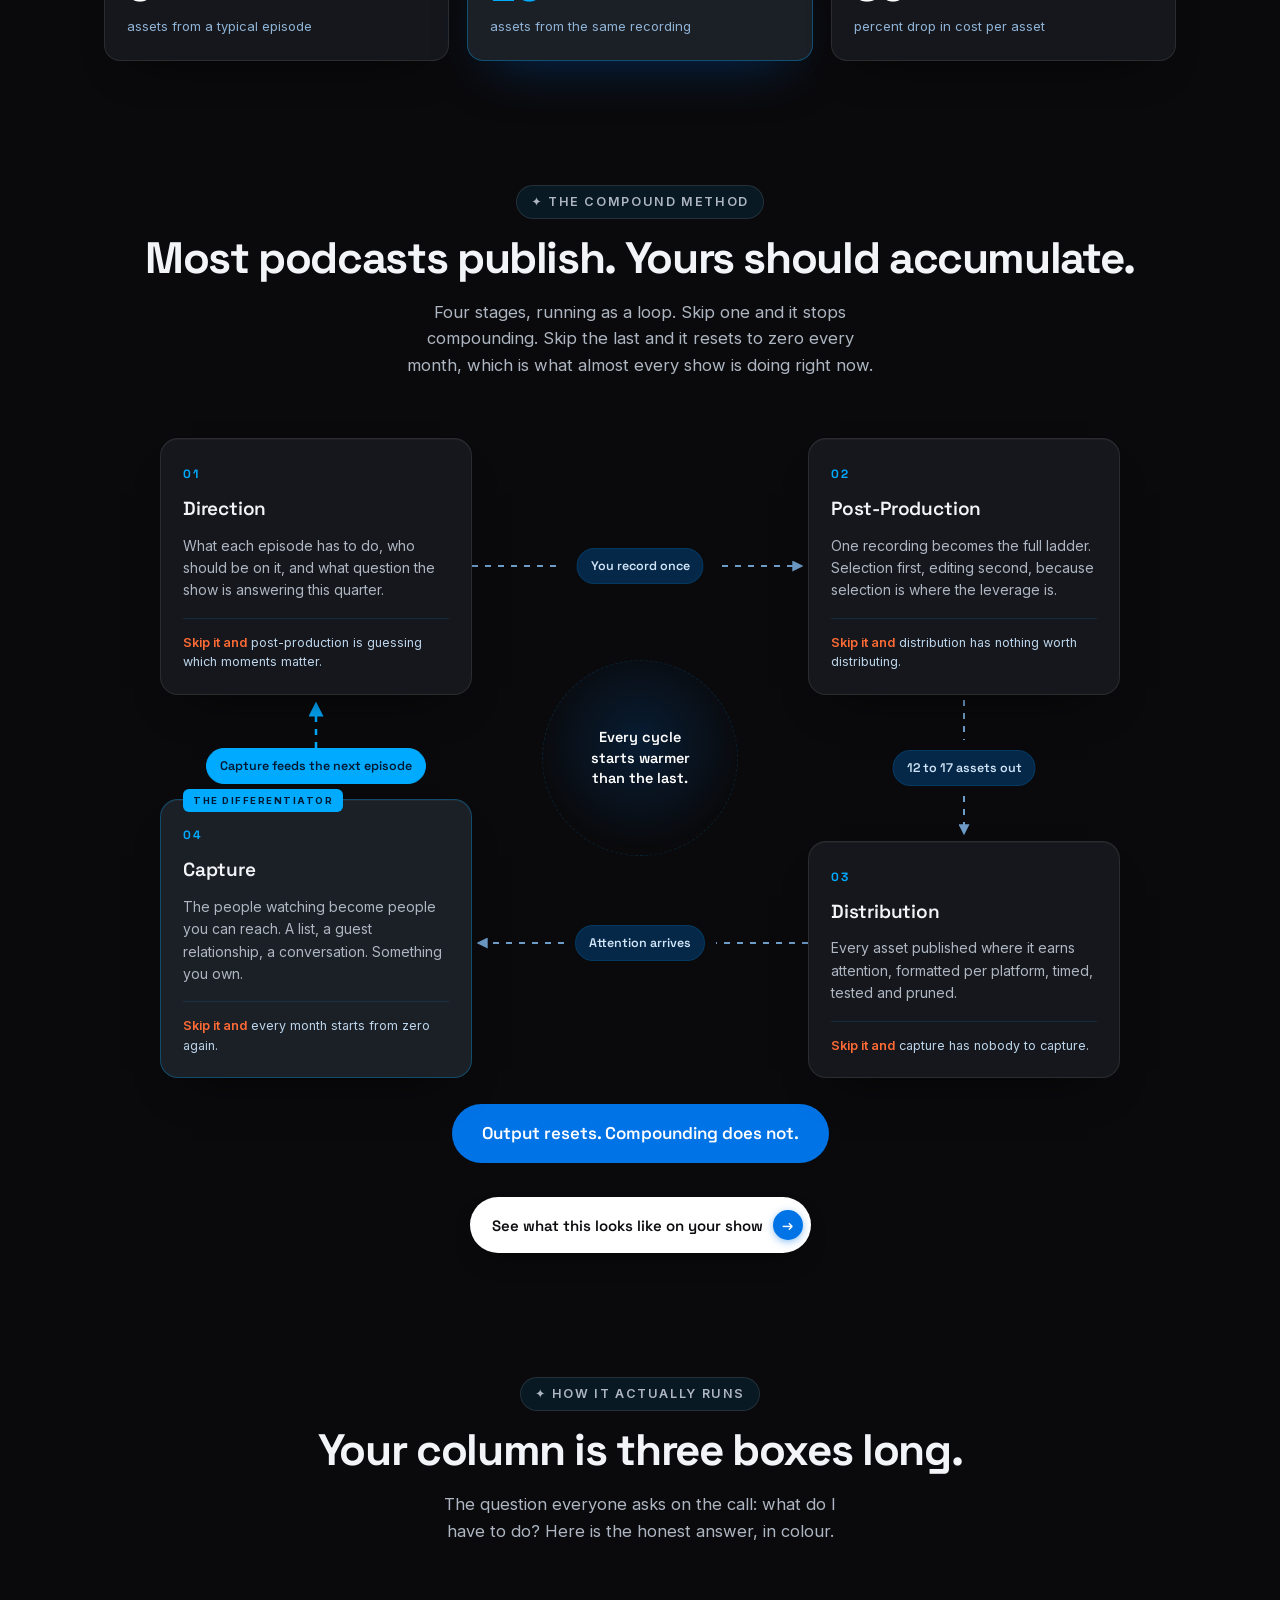
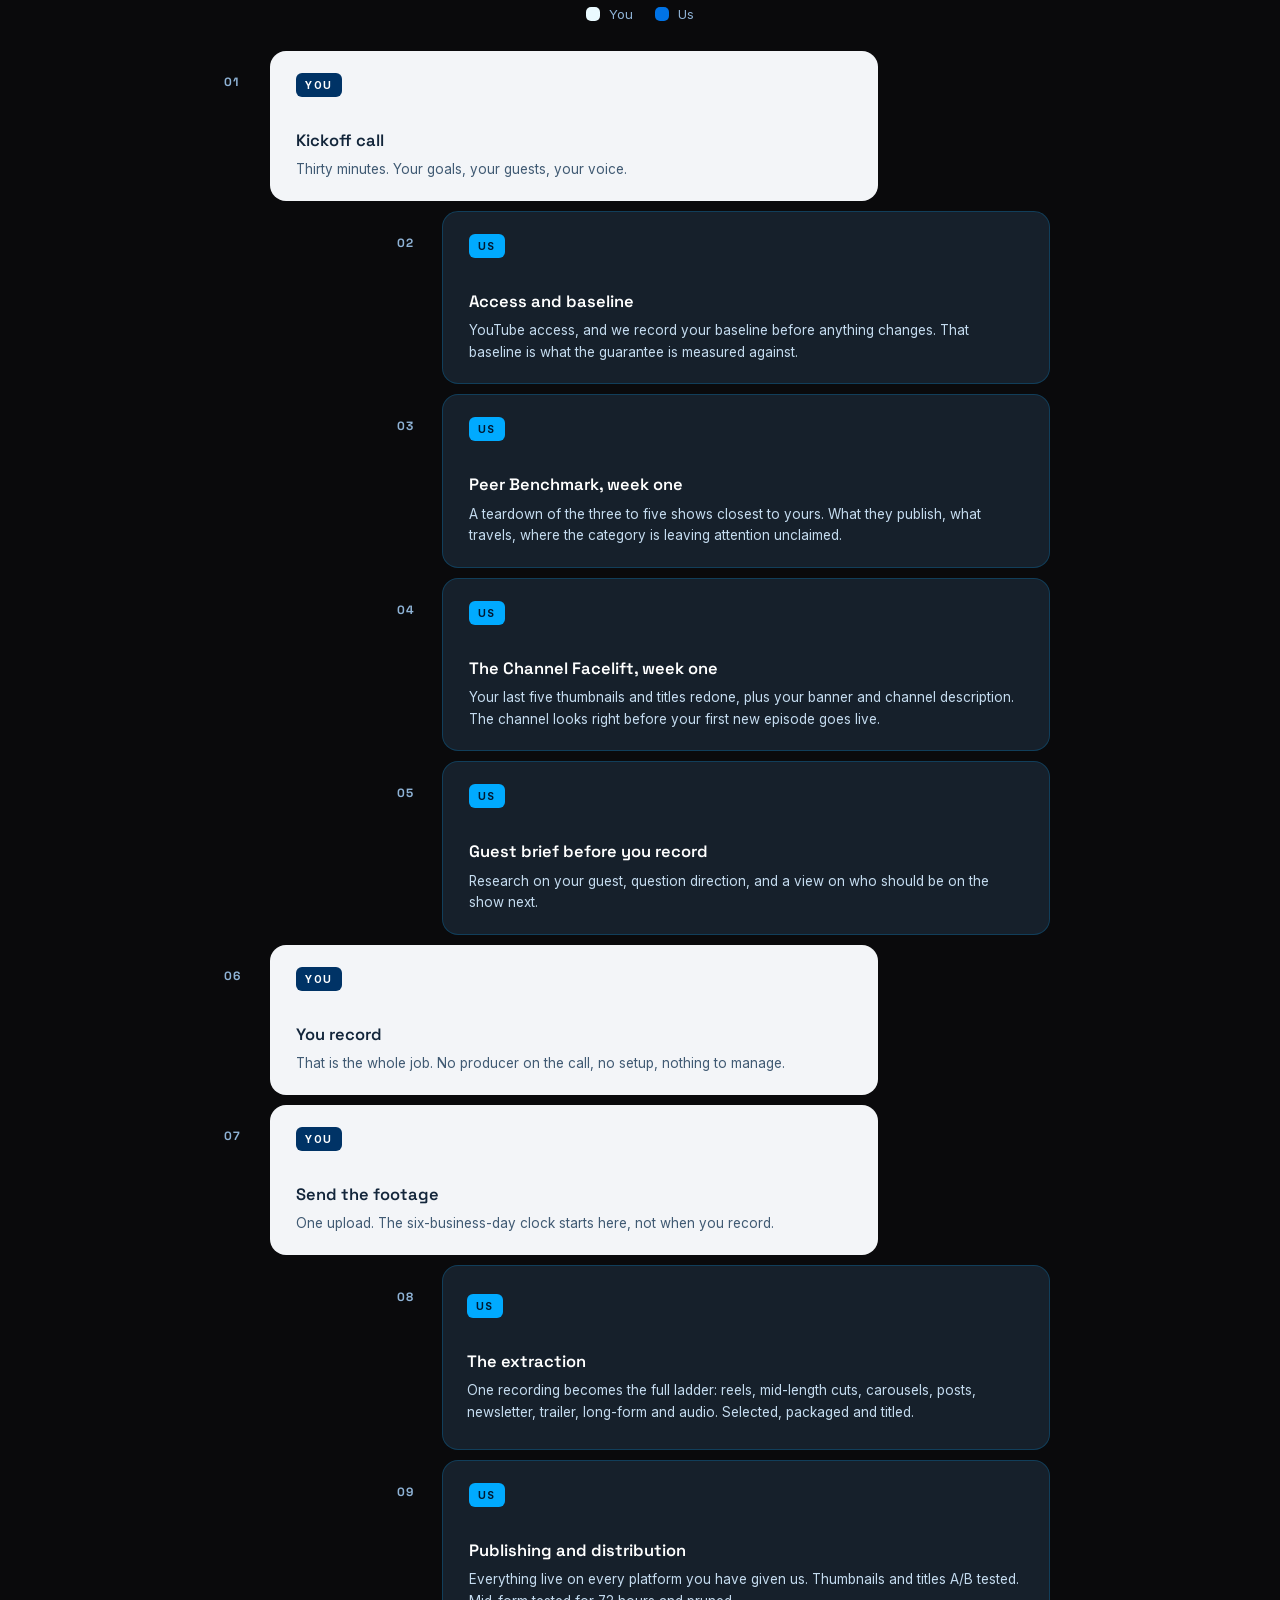
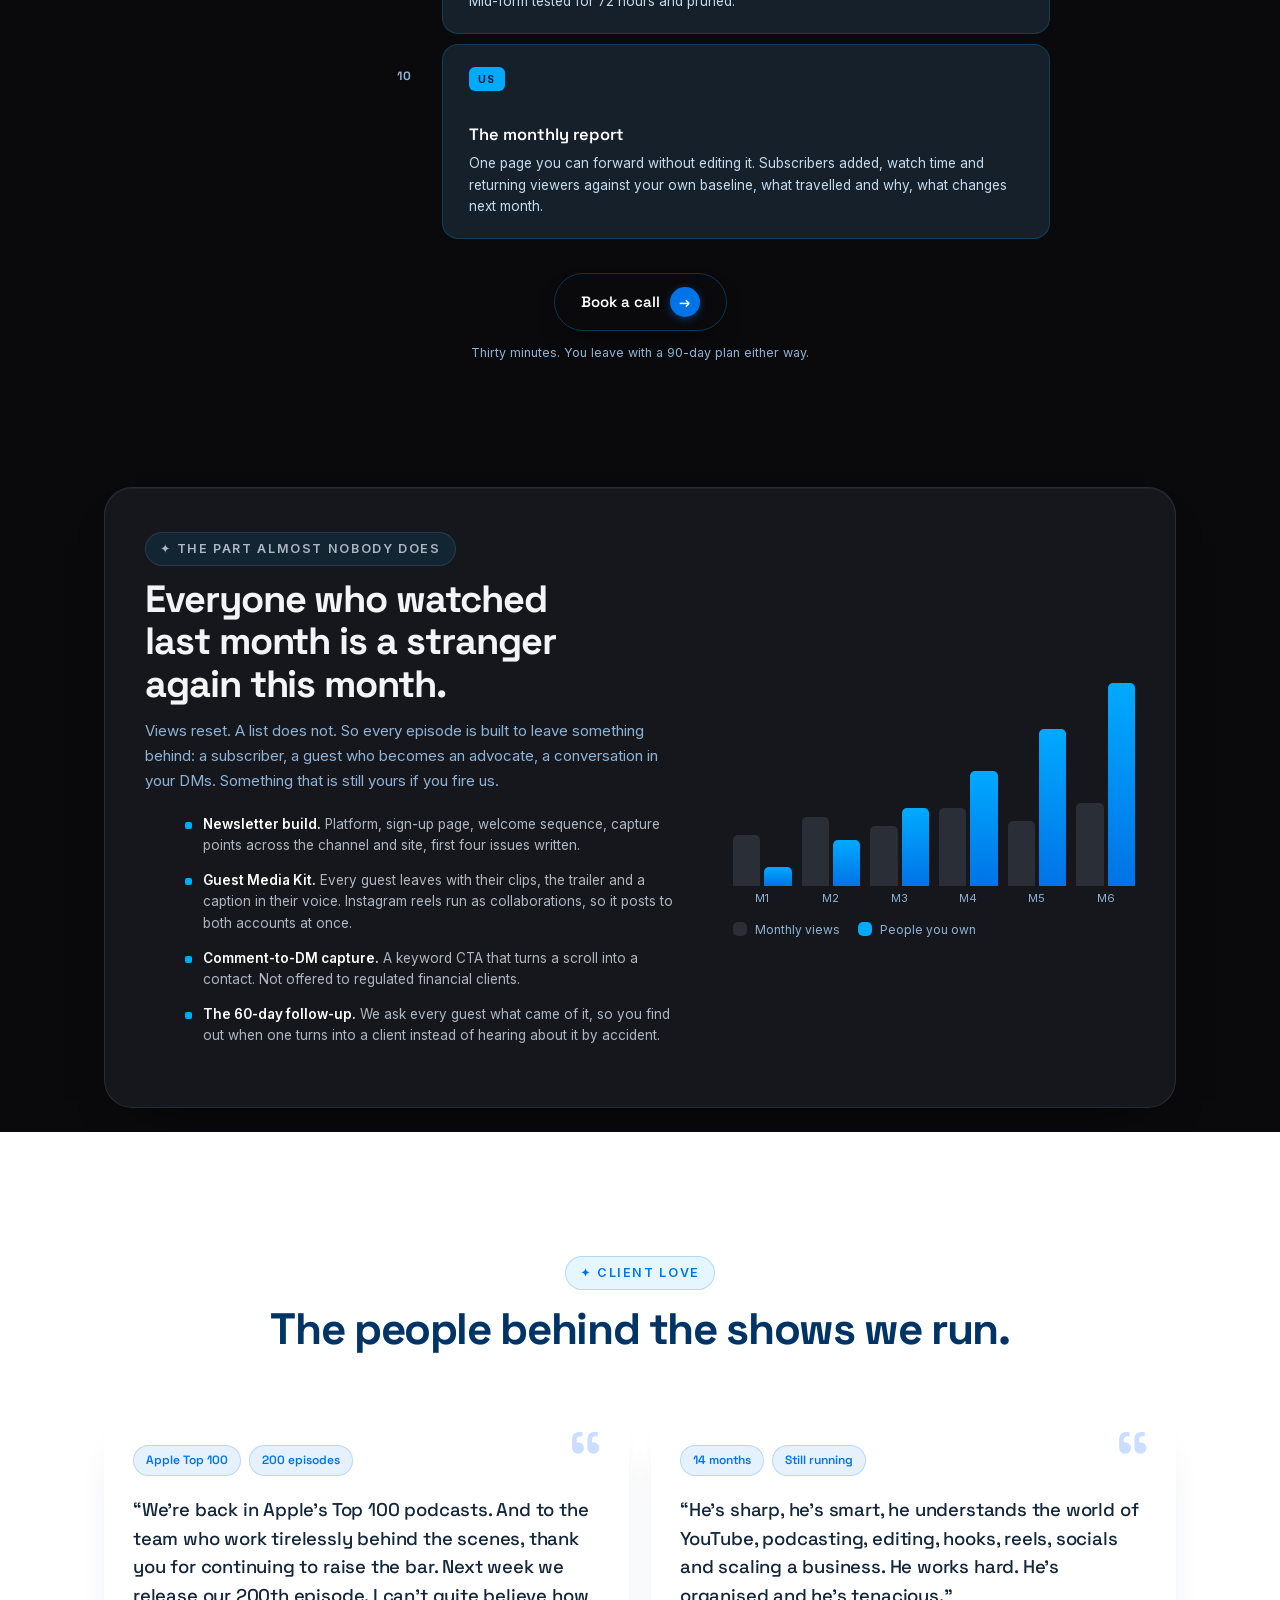
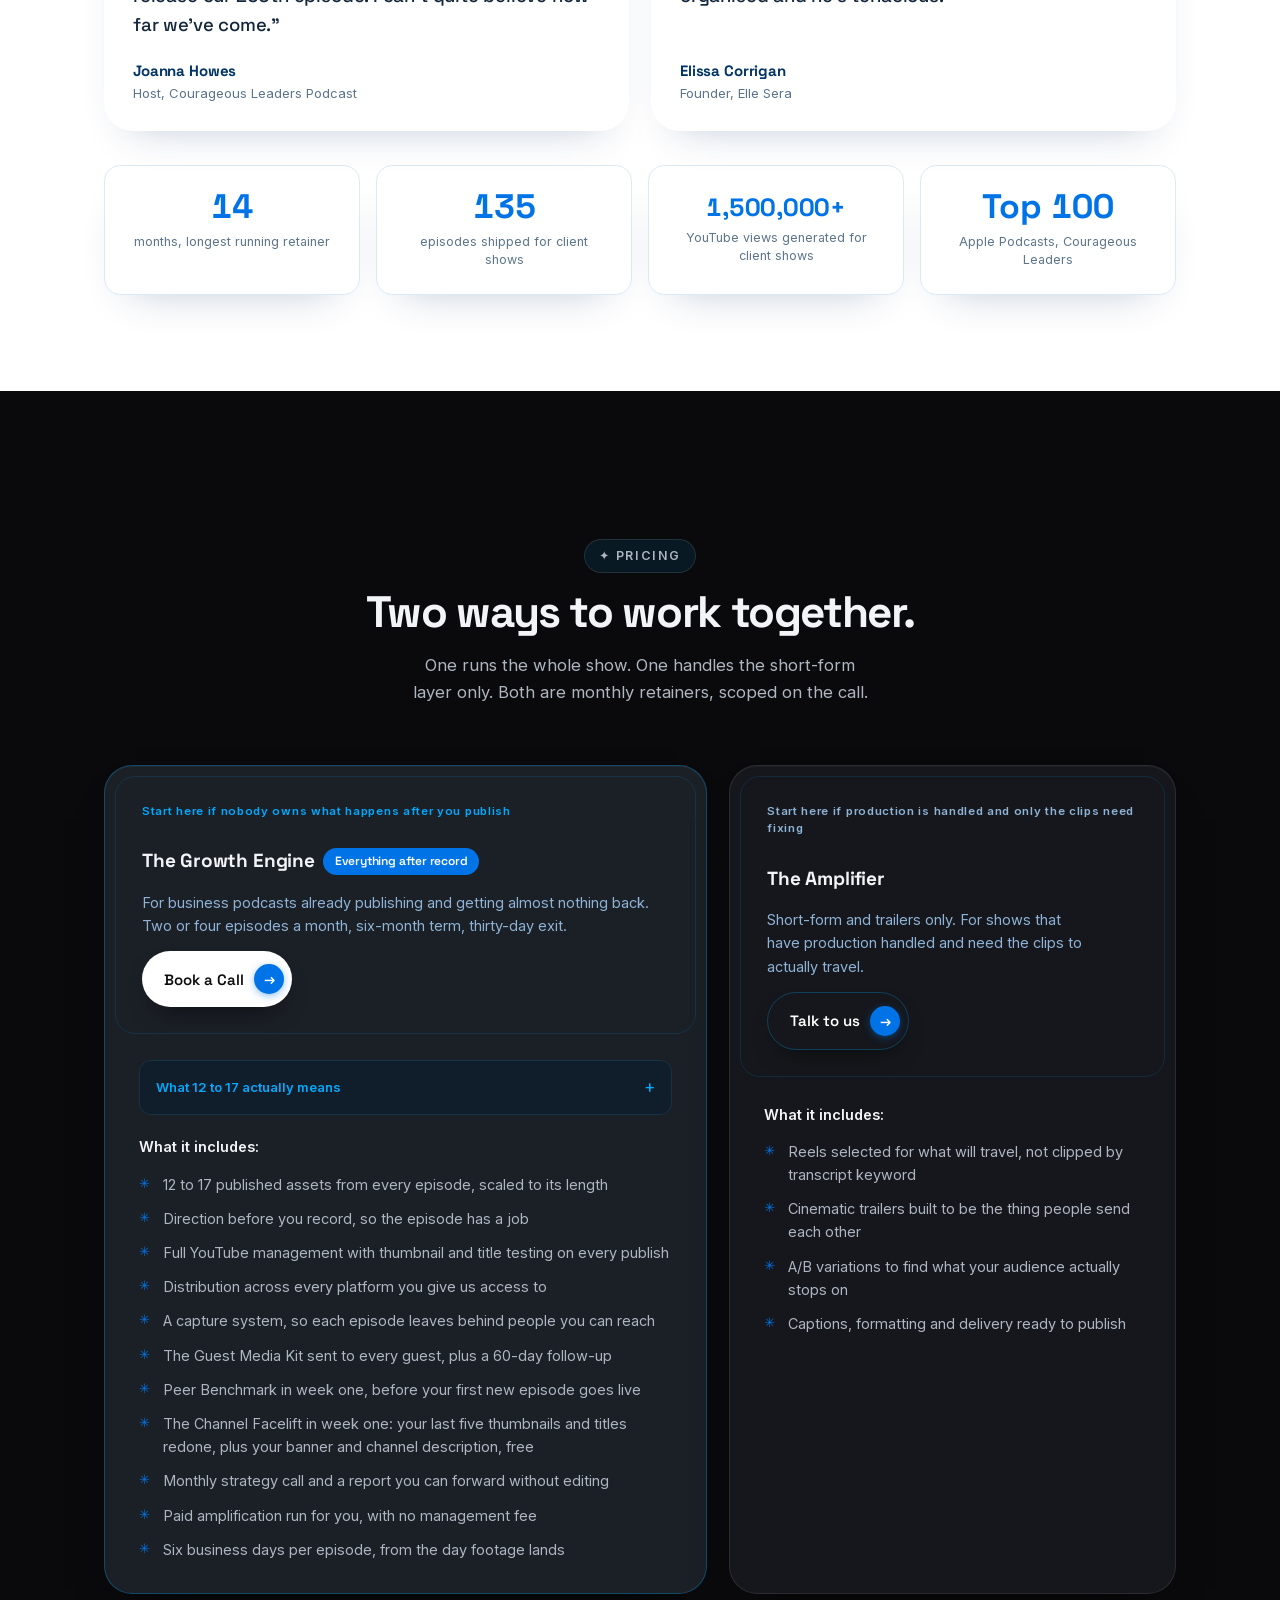
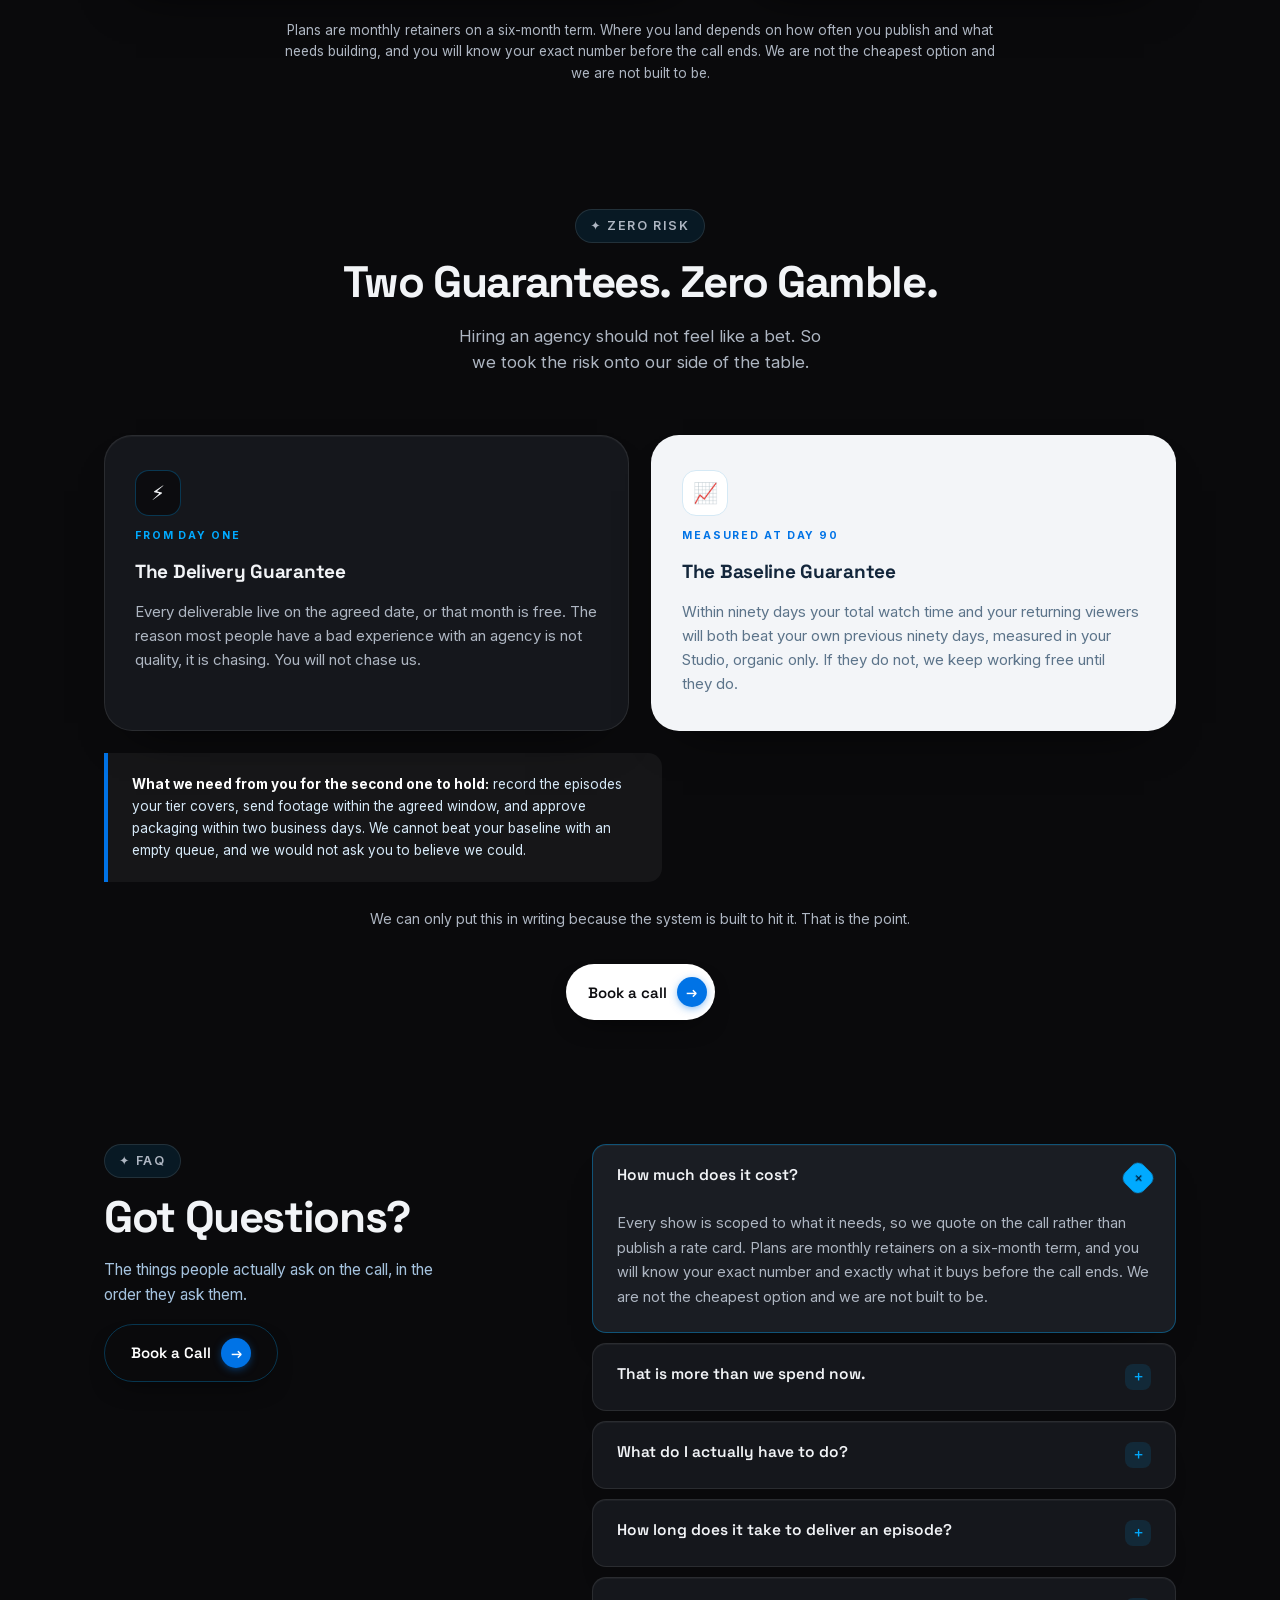
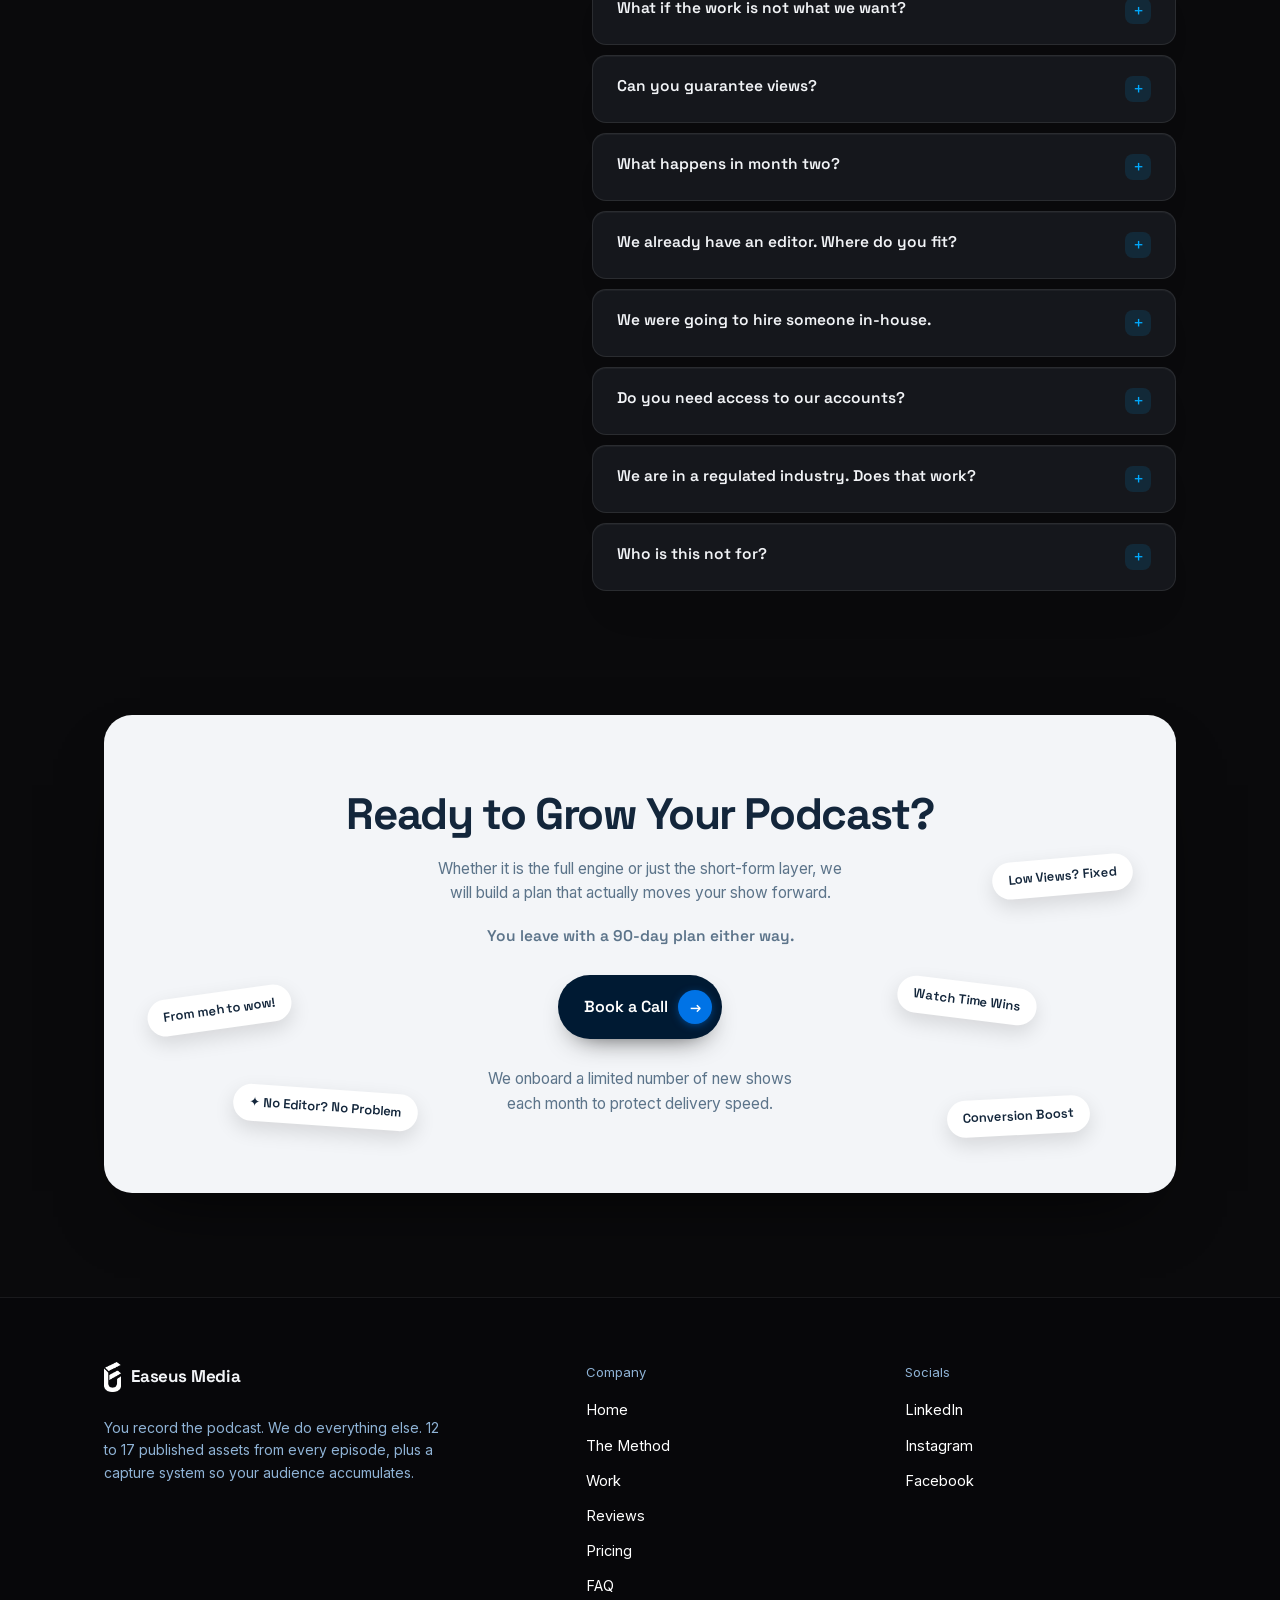
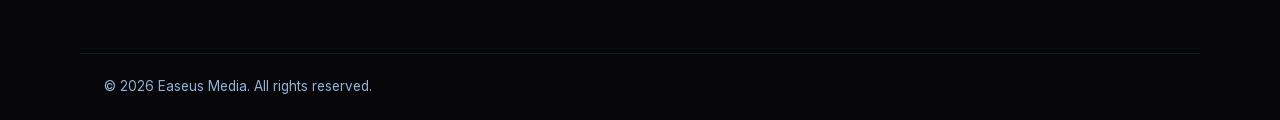
==== commit 6aab0715: "Mobile: one 26px gutter, and a menu that is anchored and opaque .nav-links was position:fixed inside" ====
--- a/index.html
+++ b/index.html
@@ -2313,6 +2313,46 @@
 
 /* the pill floated 14px below the top, then jumped to 10px on scroll — stay put */
 .nav,.nav.stuck,.nav.scrolled{padding-top:14px !important;}
+
+/* phones: one gutter everywhere. .container, the trailer deck and the nav pill
+   were each using a different inset, and all of them were tight. */
+@media (max-width:760px){
+  .container{padding-inline:26px !important;}
+  .deck-grid{padding-inline:26px !important;}
+  .nav{padding-left:26px !important;padding-right:26px !important;}
+}
+@media (max-width:374px){
+  .container{padding-inline:20px !important;}
+  .deck-grid{padding-inline:20px !important;}
+  .nav{padding-left:20px !important;padding-right:20px !important;}
+}
+
+/* Mobile menu. It was position:fixed inside .nav-inner, whose backdrop-filter
+   makes it the containing block — so left/right/top were measured from the pill,
+   not the viewport, and the panel landed misaligned. Its 86% background plus a
+   blur that the ancestor had already consumed left the hero text readable
+   straight through it. Anchor it to the pill and make it solid. */
+@media (max-width:760px){
+  .nav-links{
+    position:absolute !important;
+    top:calc(100% + 10px) !important; left:0 !important; right:0 !important;
+    width:auto !important;
+    background:#101217 !important;
+    backdrop-filter:none !important;-webkit-backdrop-filter:none !important;
+    border:1px solid rgba(255,255,255,.12) !important;
+    border-radius:20px !important;
+    padding:10px !important;
+    box-shadow:0 30px 60px -22px rgba(0,0,0,.92) !important;
+  }
+  .nav-links > a:not(.btn){
+    padding:13px 14px !important;border-radius:12px !important;
+    font-size:15.5px !important;color:rgba(255,255,255,.82) !important;
+  }
+  .nav-links > a:not(.btn):active{background:rgba(255,255,255,.08) !important;}
+  .nav-links > .btn-nav{
+    margin:8px 0 0 !important;width:100% !important;justify-content:center !important;
+  }
+}
 </style>
 
   <script type="application/ld+json">
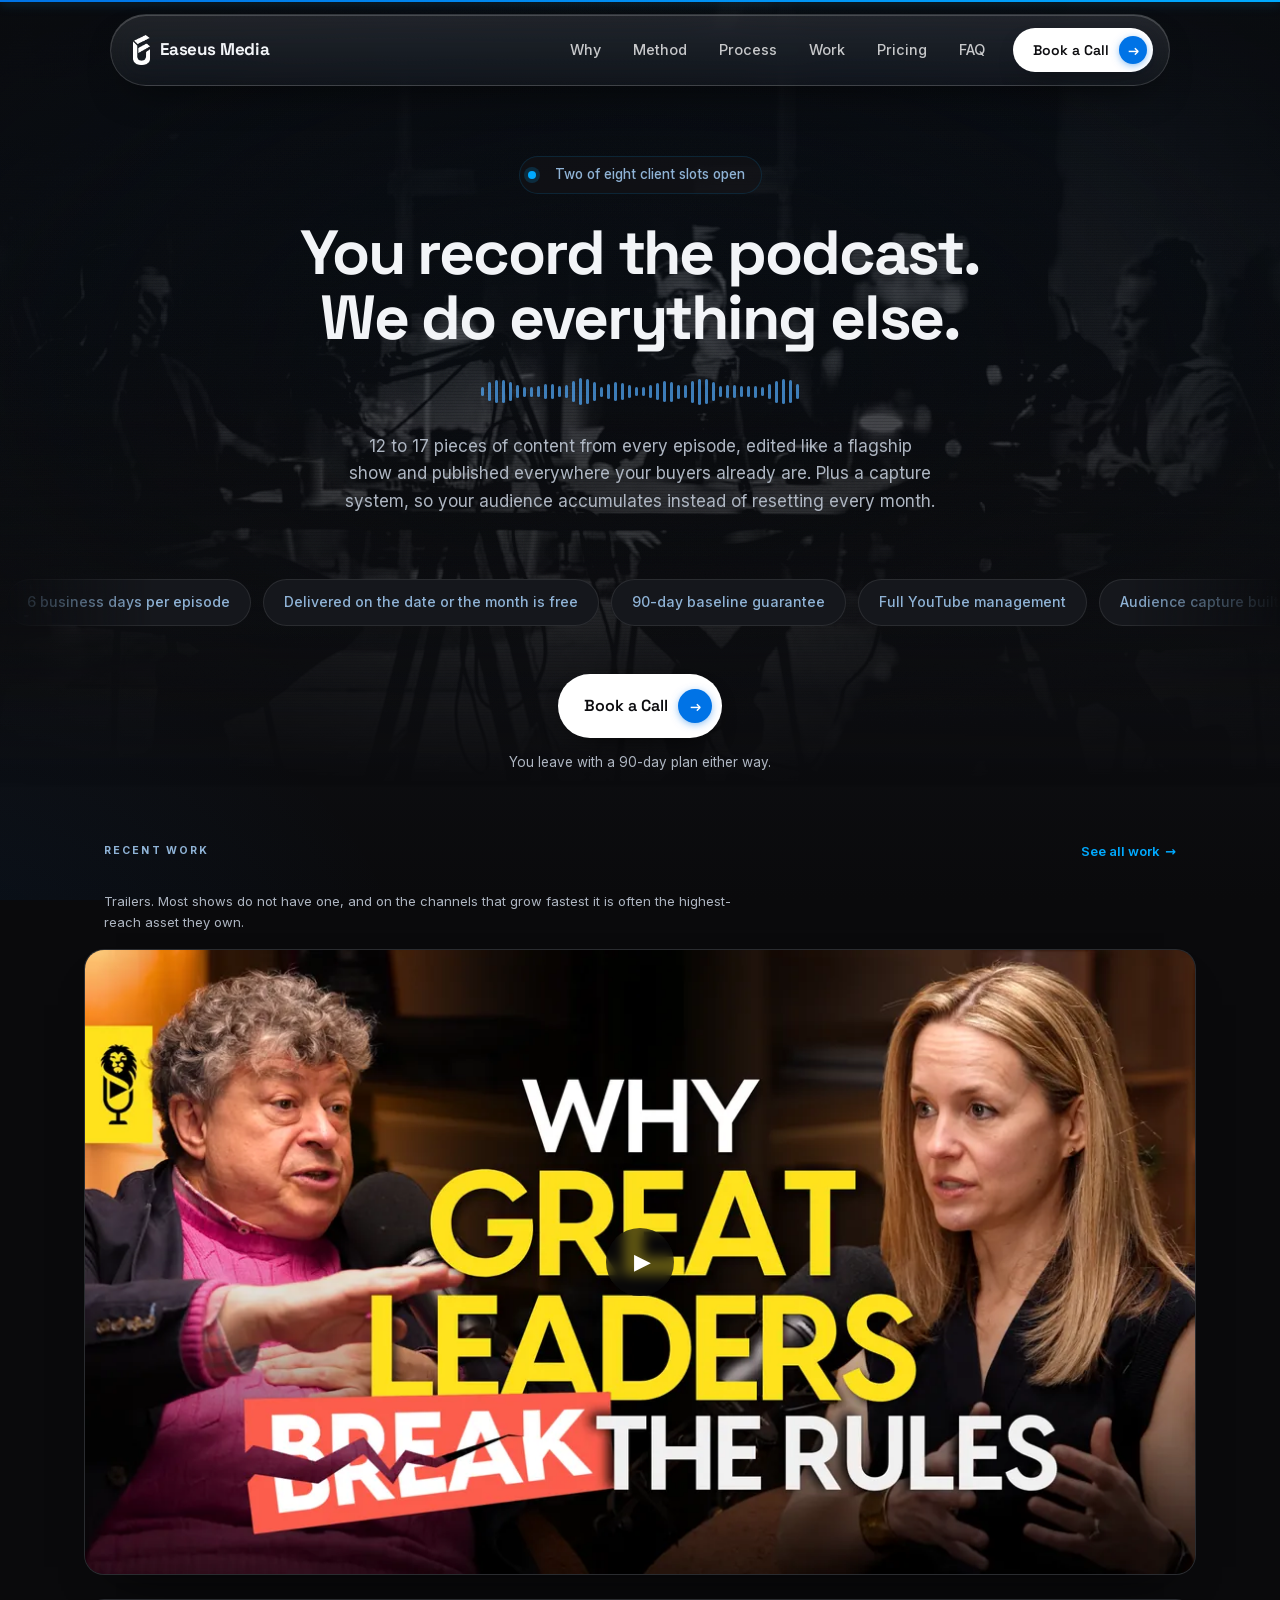
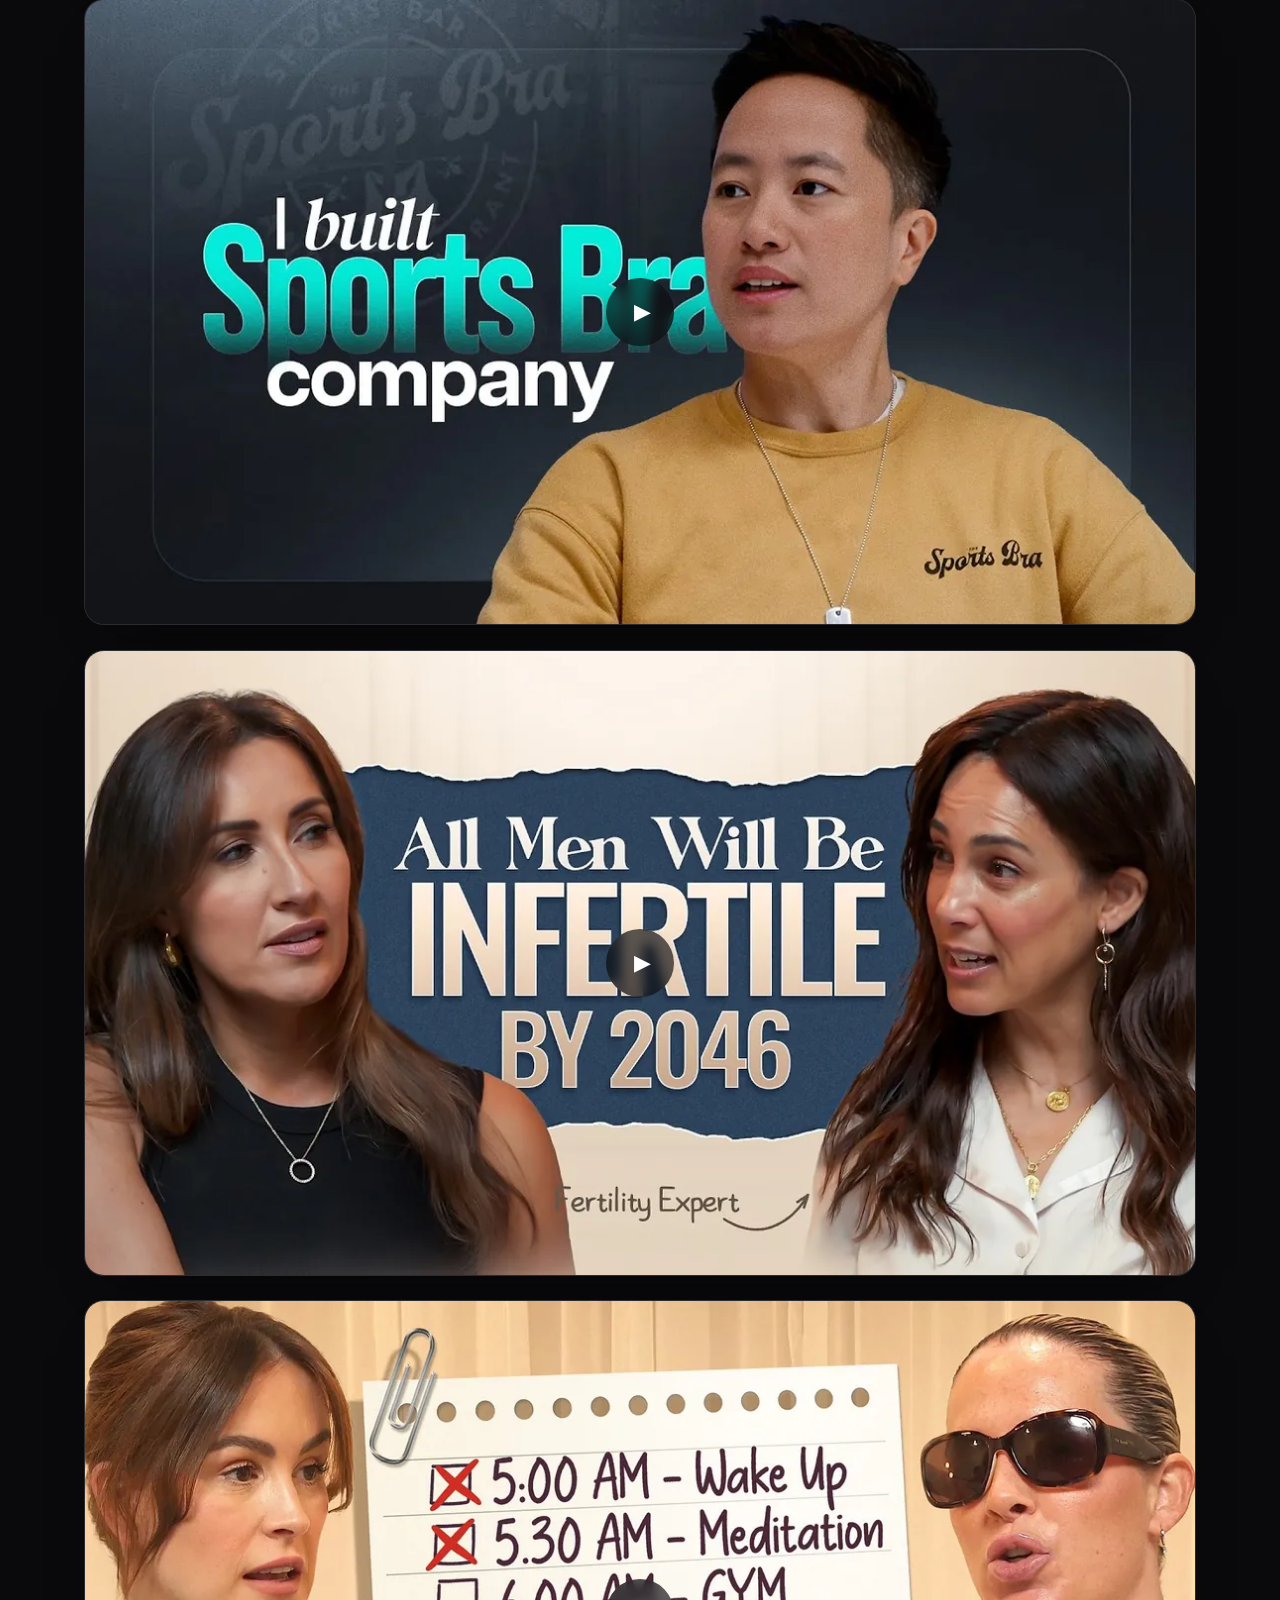
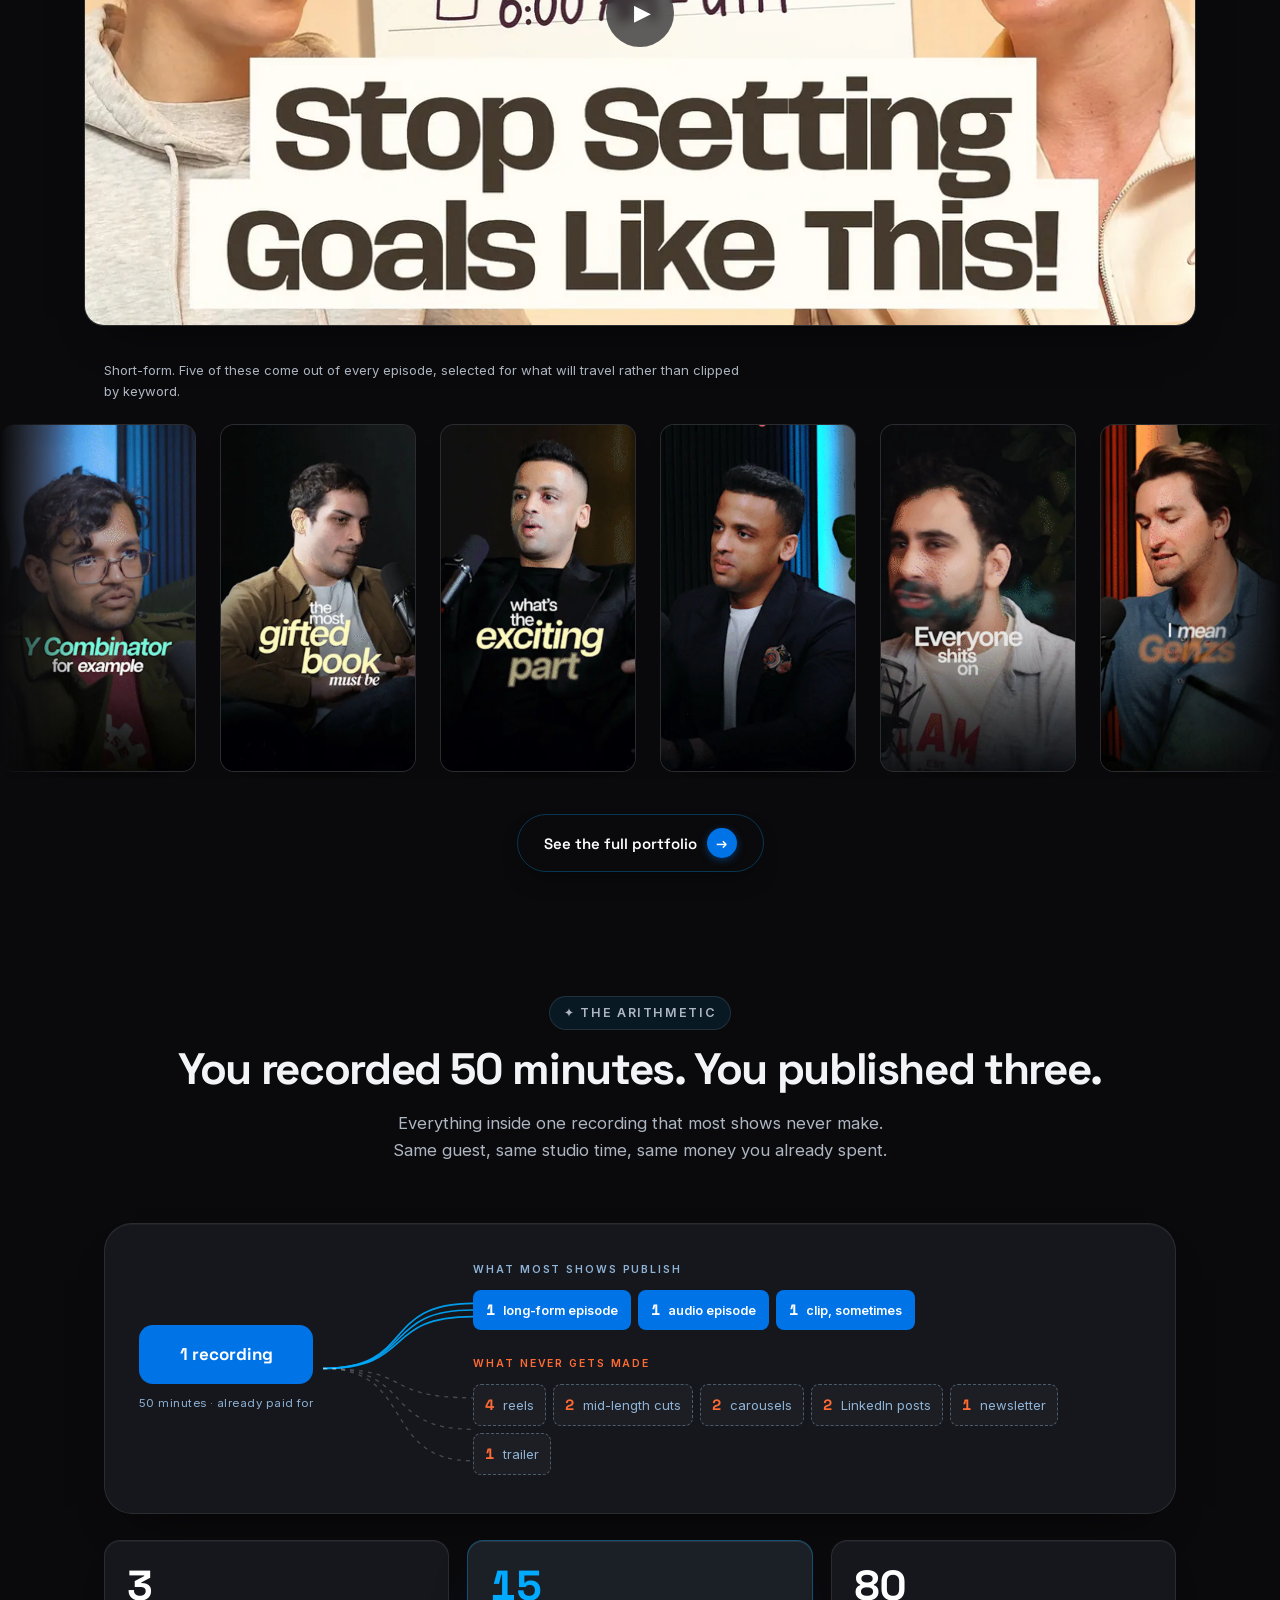
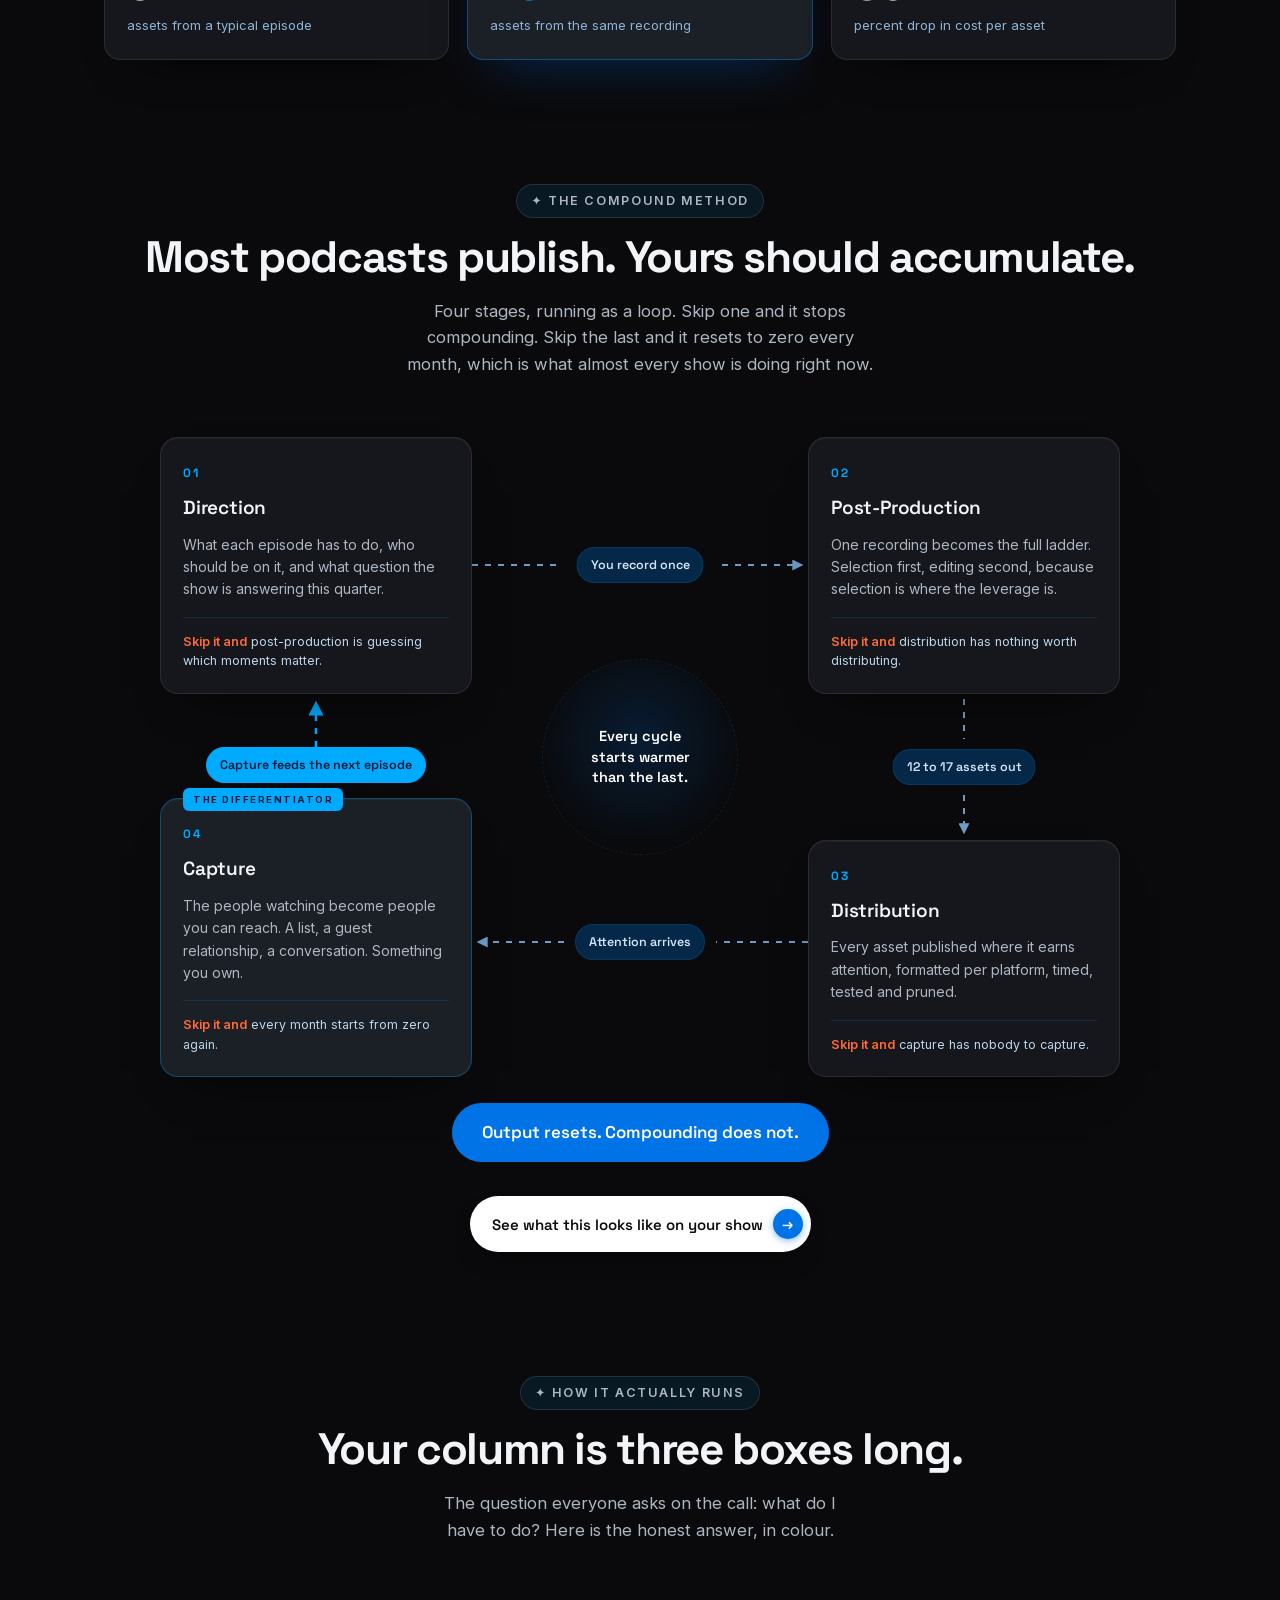
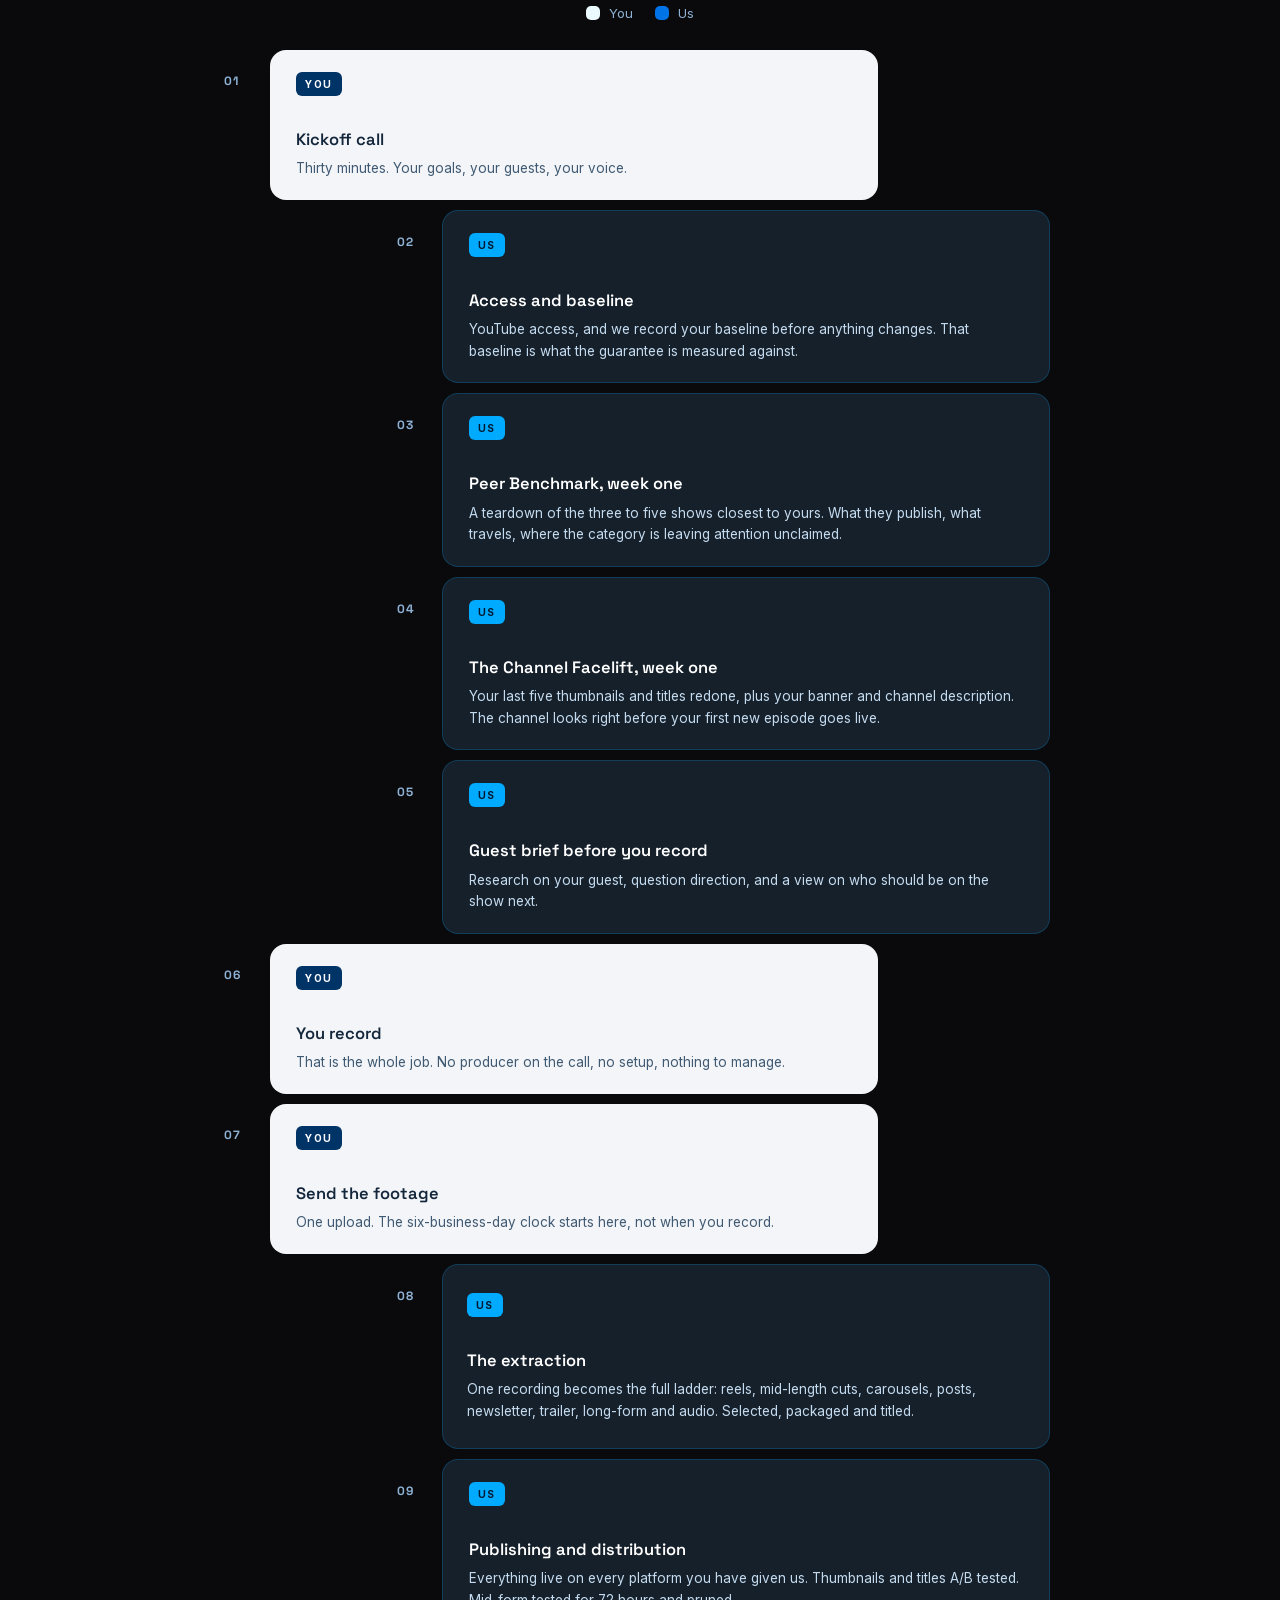
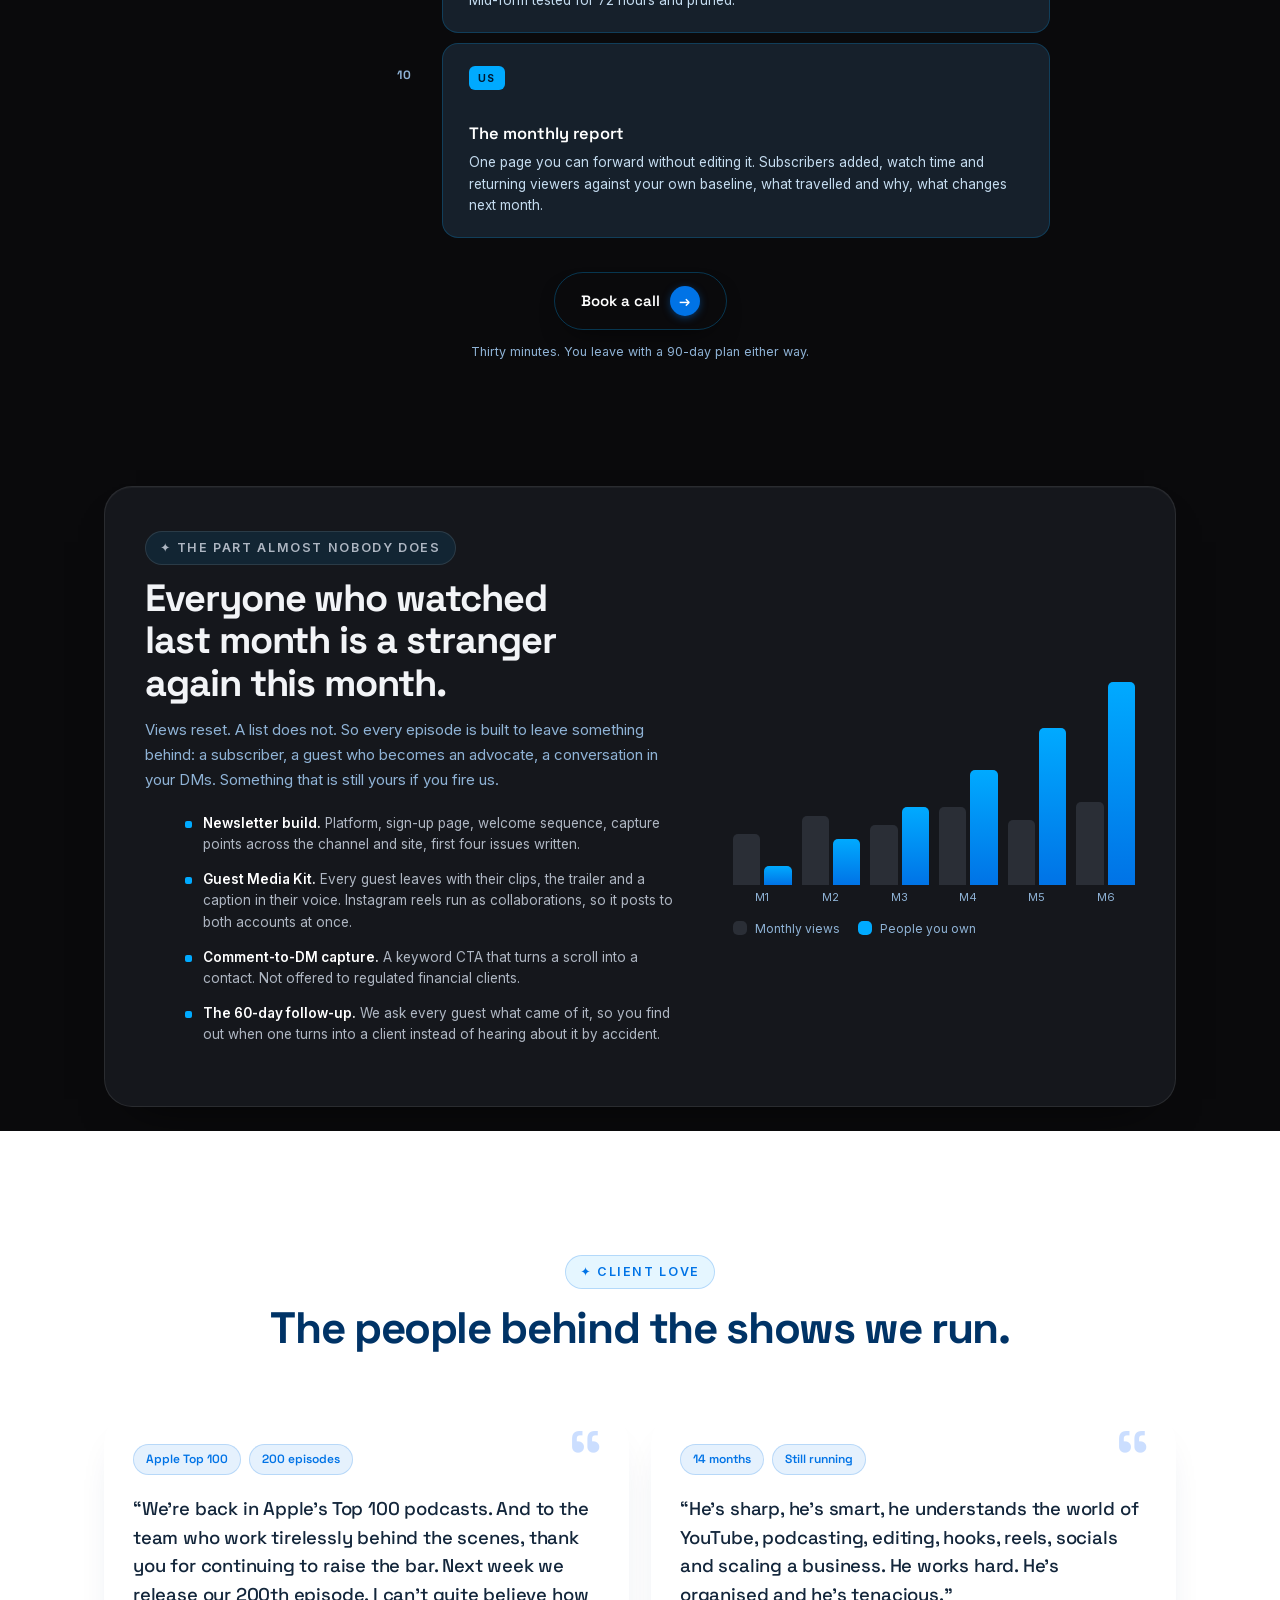
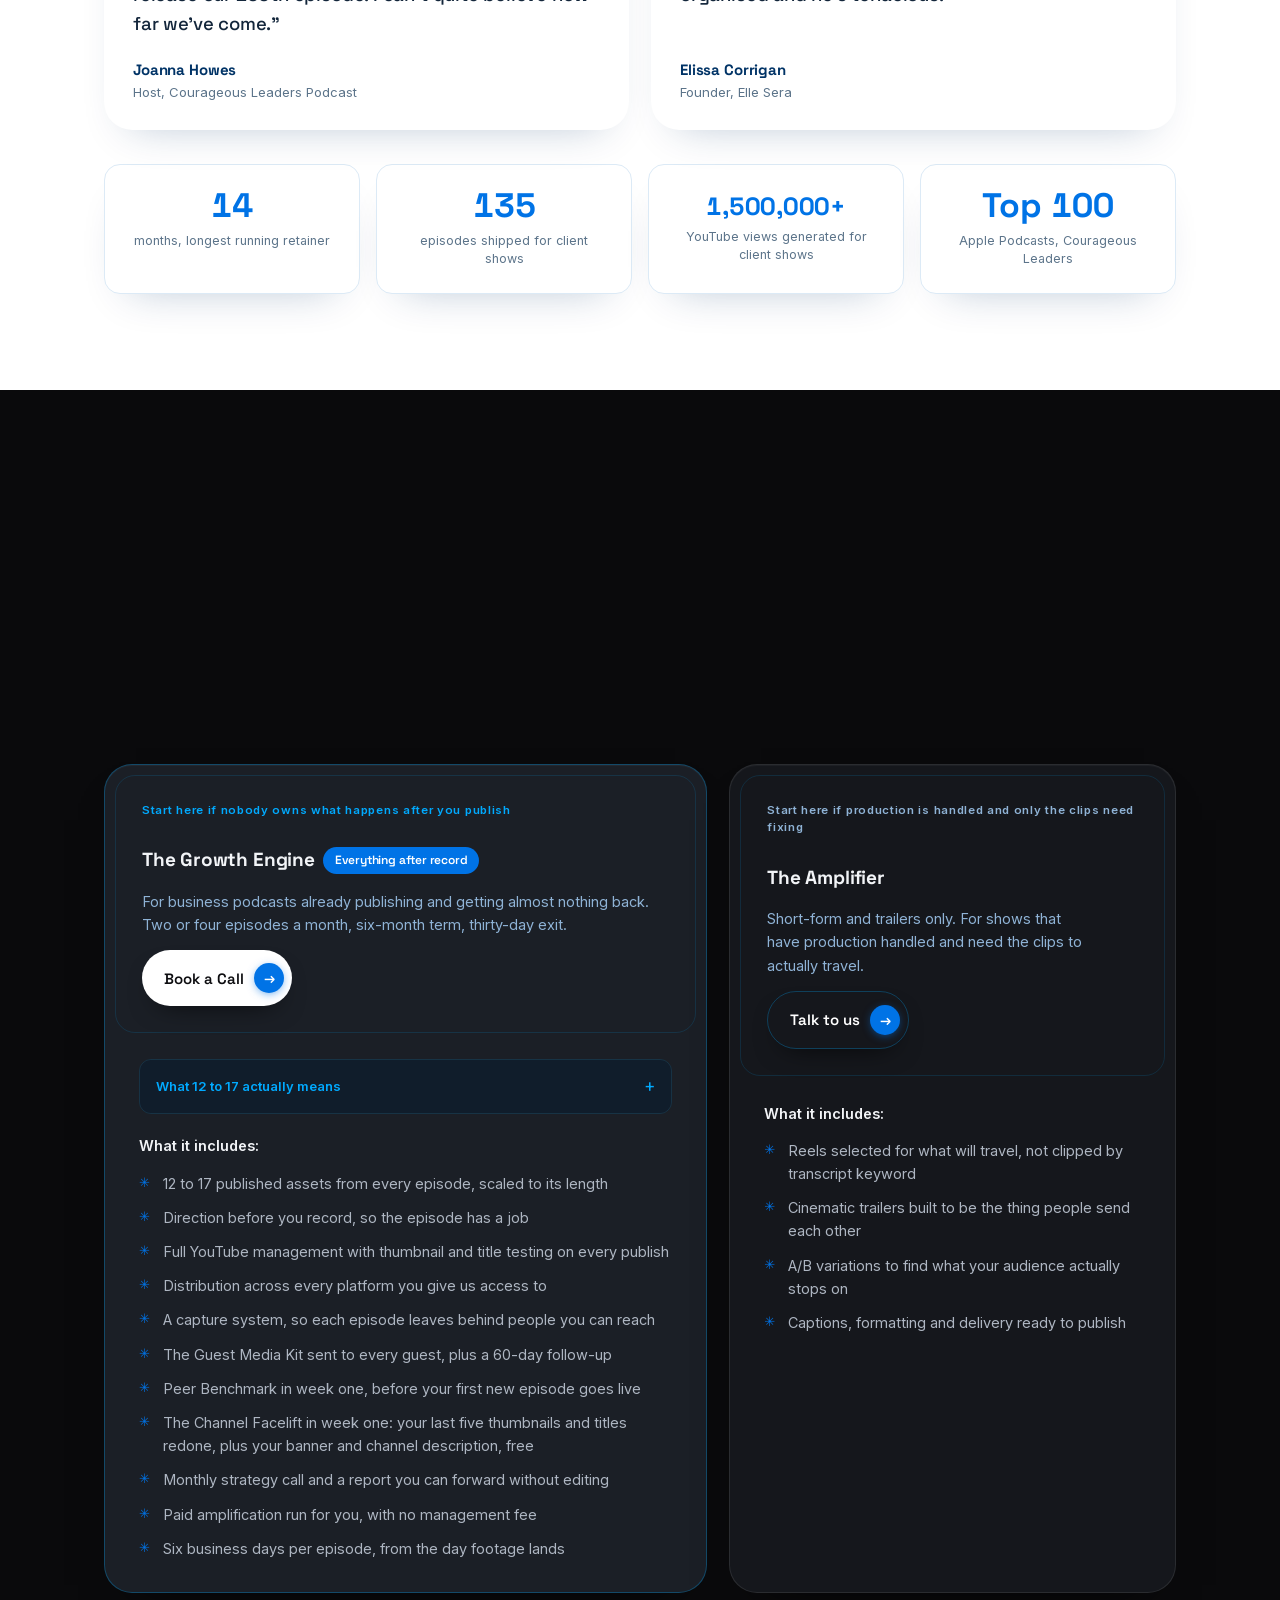
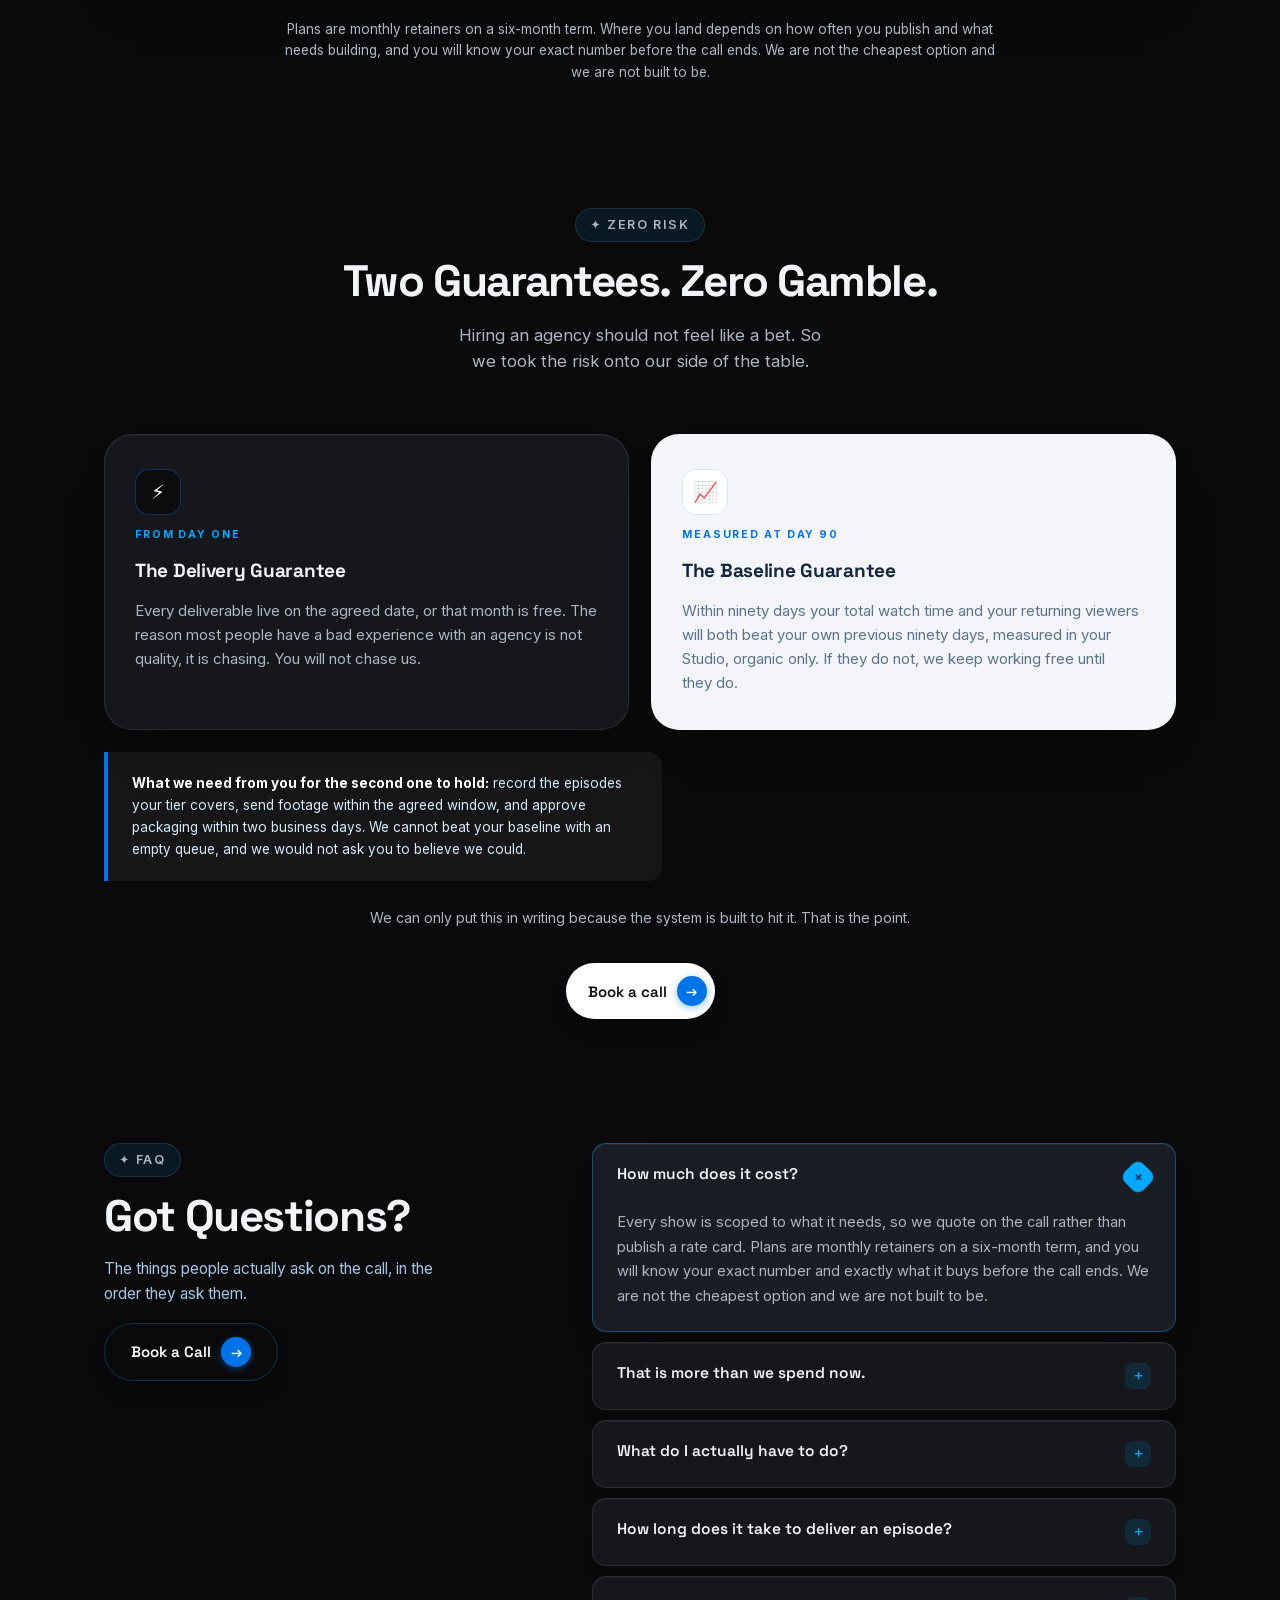
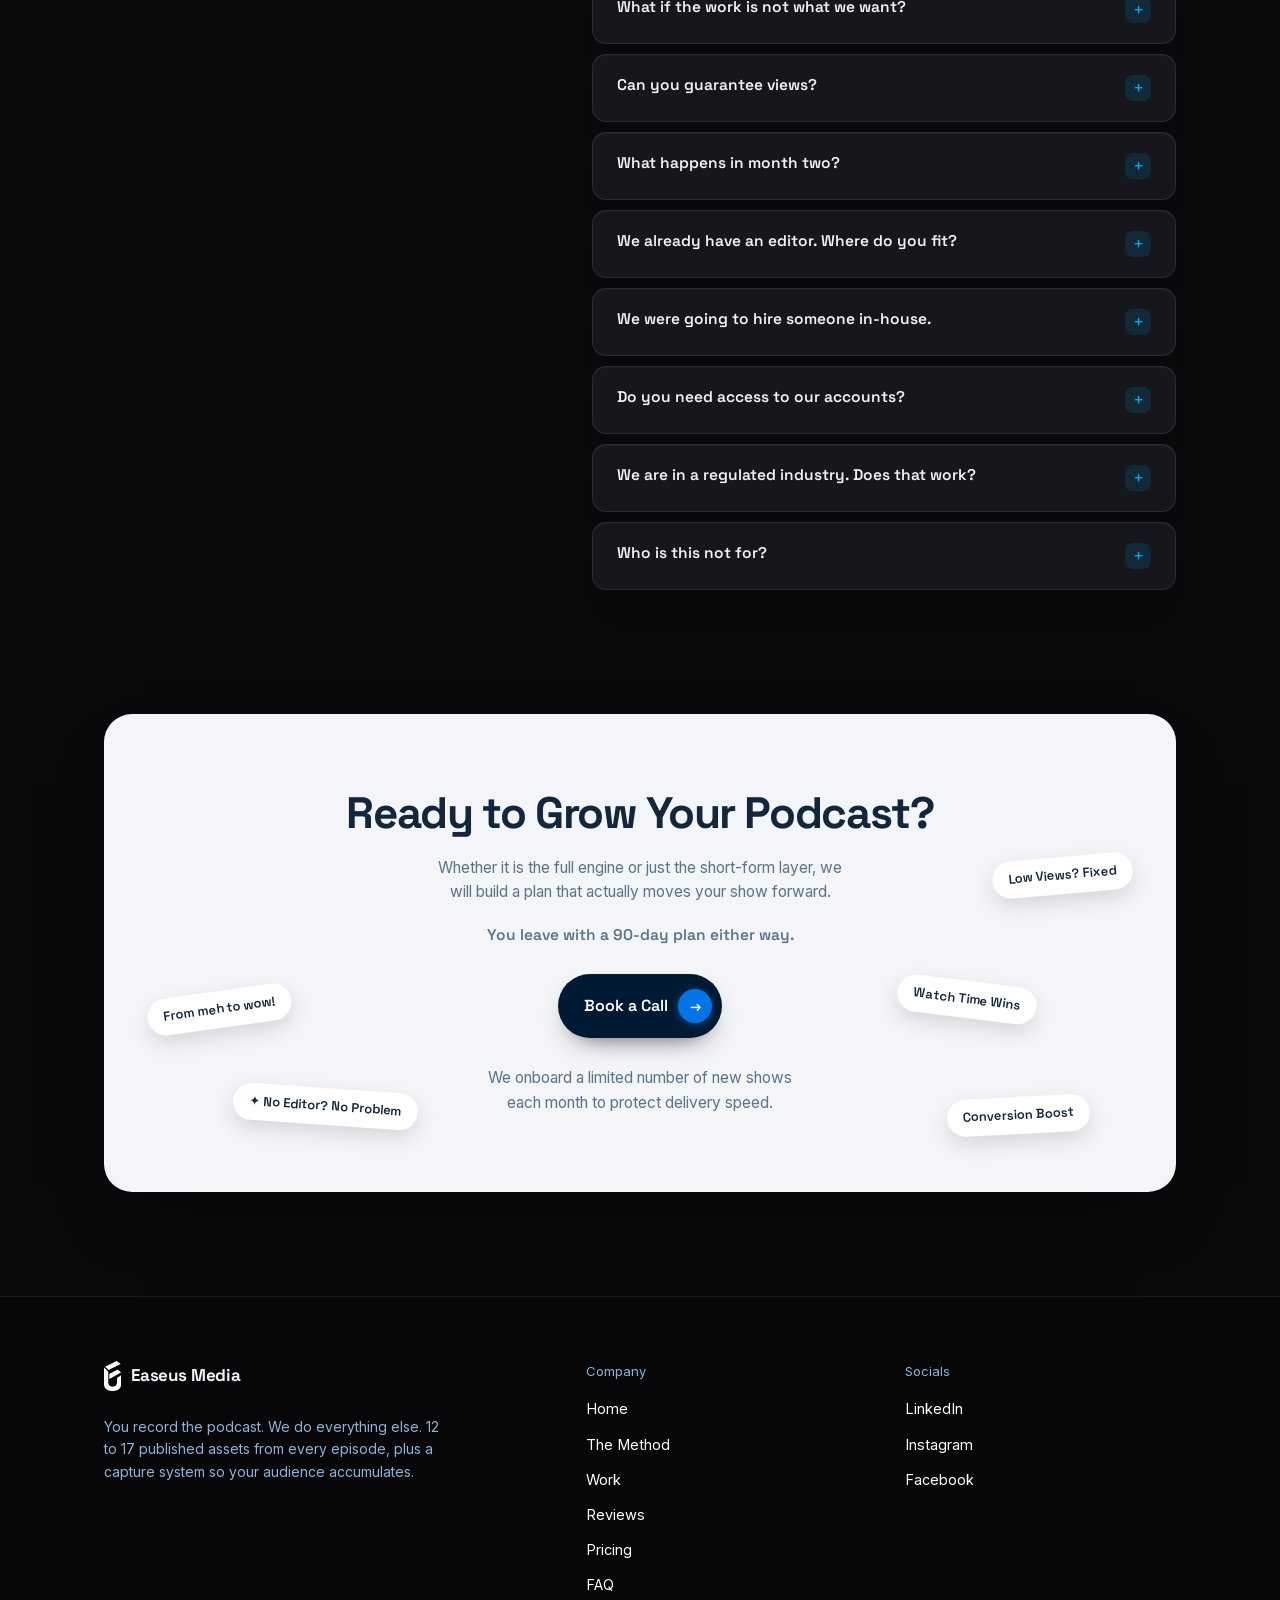
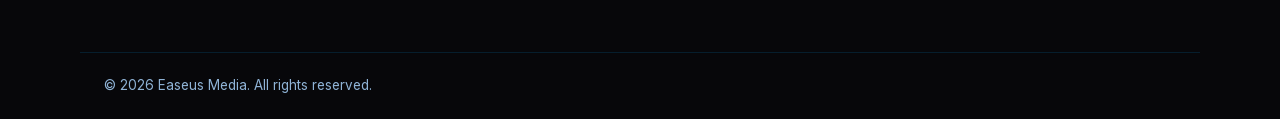
==== commit c4d4b35f: "Hamburger box gone, padding inside the pill, mobile menu actually opens - .nav-toggle had a border; " ====
--- a/index.html
+++ b/index.html
@@ -2352,6 +2352,20 @@
   .nav-links > .btn-nav{
     margin:8px 0 0 !important;width:100% !important;justify-content:center !important;
   }
+}
+
+/* no box around the hamburger at all */
+.nav-toggle{border:0 !important;background:transparent !important;}
+/* breathing room inside the pill: the logo sat on its left edge and the
+   hamburger on its right */
+.nav-inner{padding:9px 16px 9px 22px !important;}
+@media (max-width:760px){ .nav-inner{padding:9px 14px 9px 20px !important;} }
+
+/* the open state was losing to a later opacity rule, so the panel stayed at 0 */
+@media (max-width:760px){
+  .nav-links{opacity:0;transform:none !important;pointer-events:none;
+             transition:opacity .22s ease !important;}
+  .nav-links.open{opacity:1 !important;pointer-events:auto !important;}
 }
 </style>
 
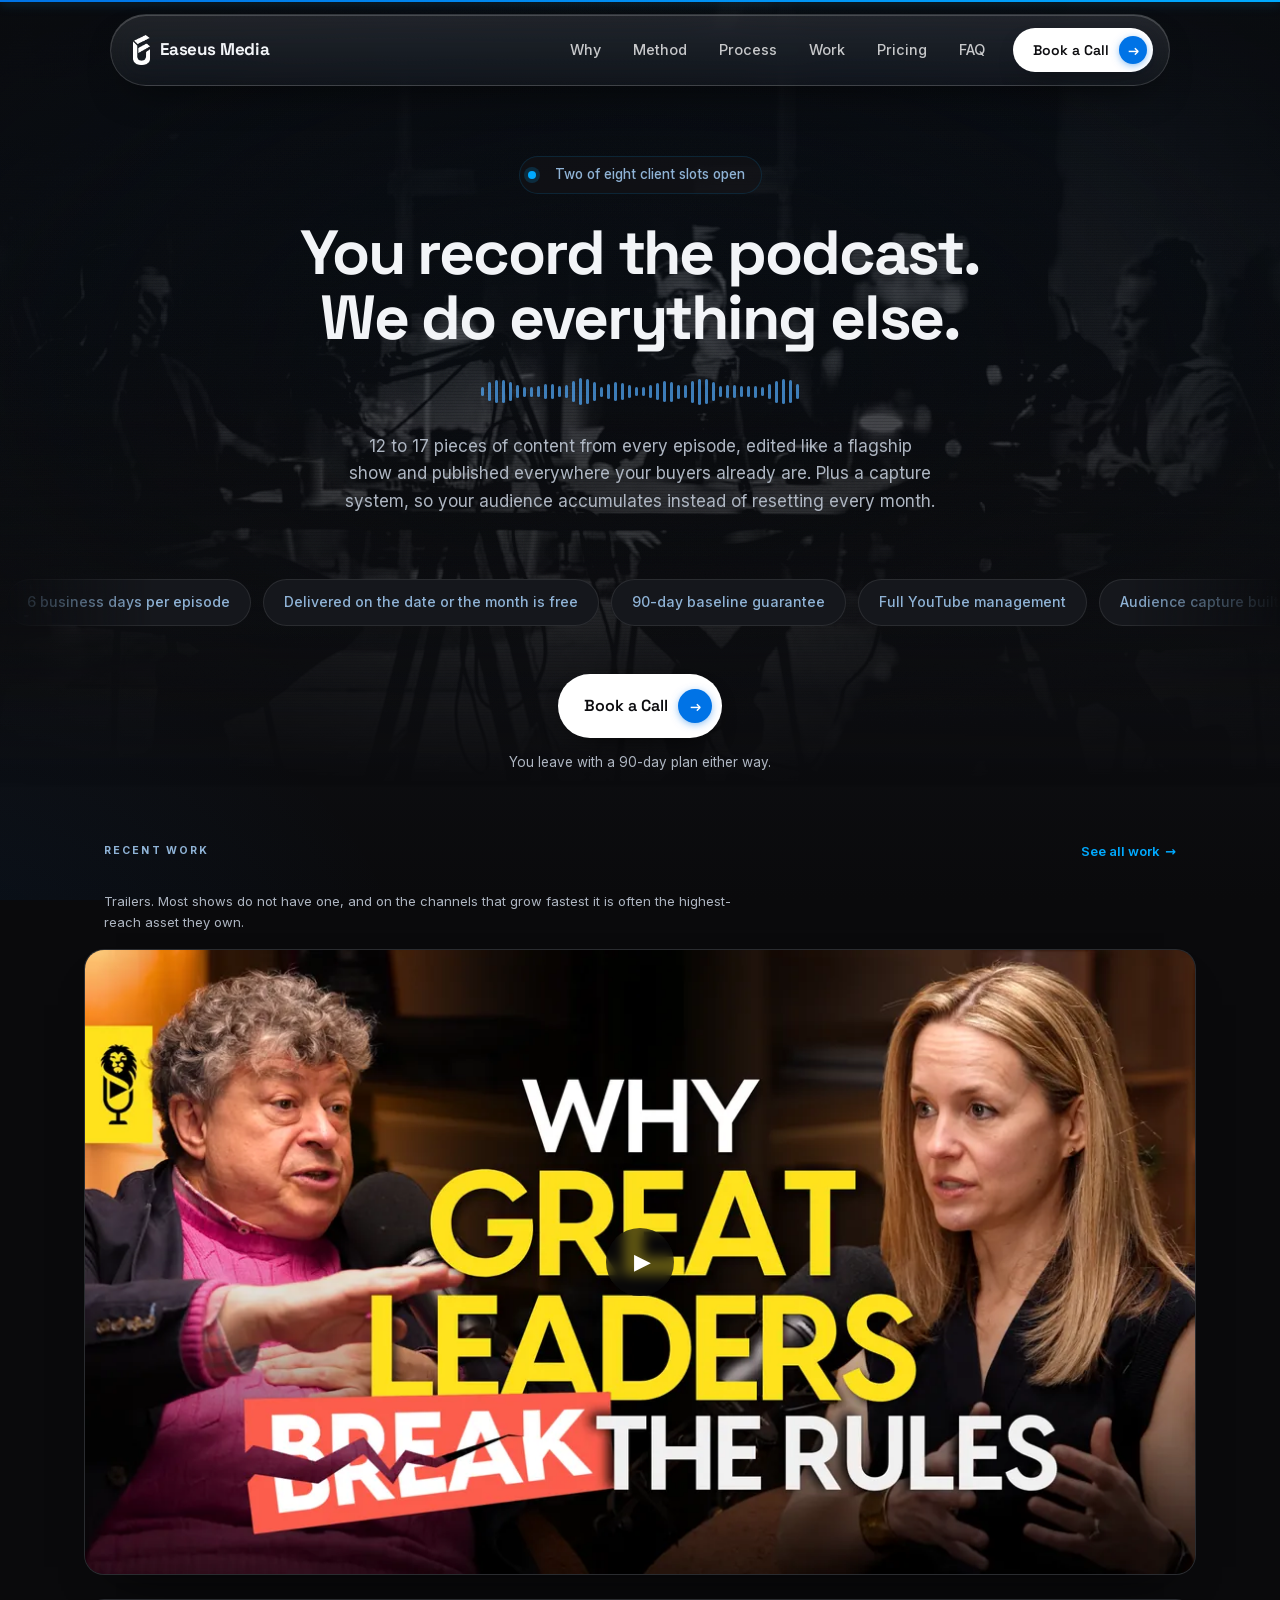
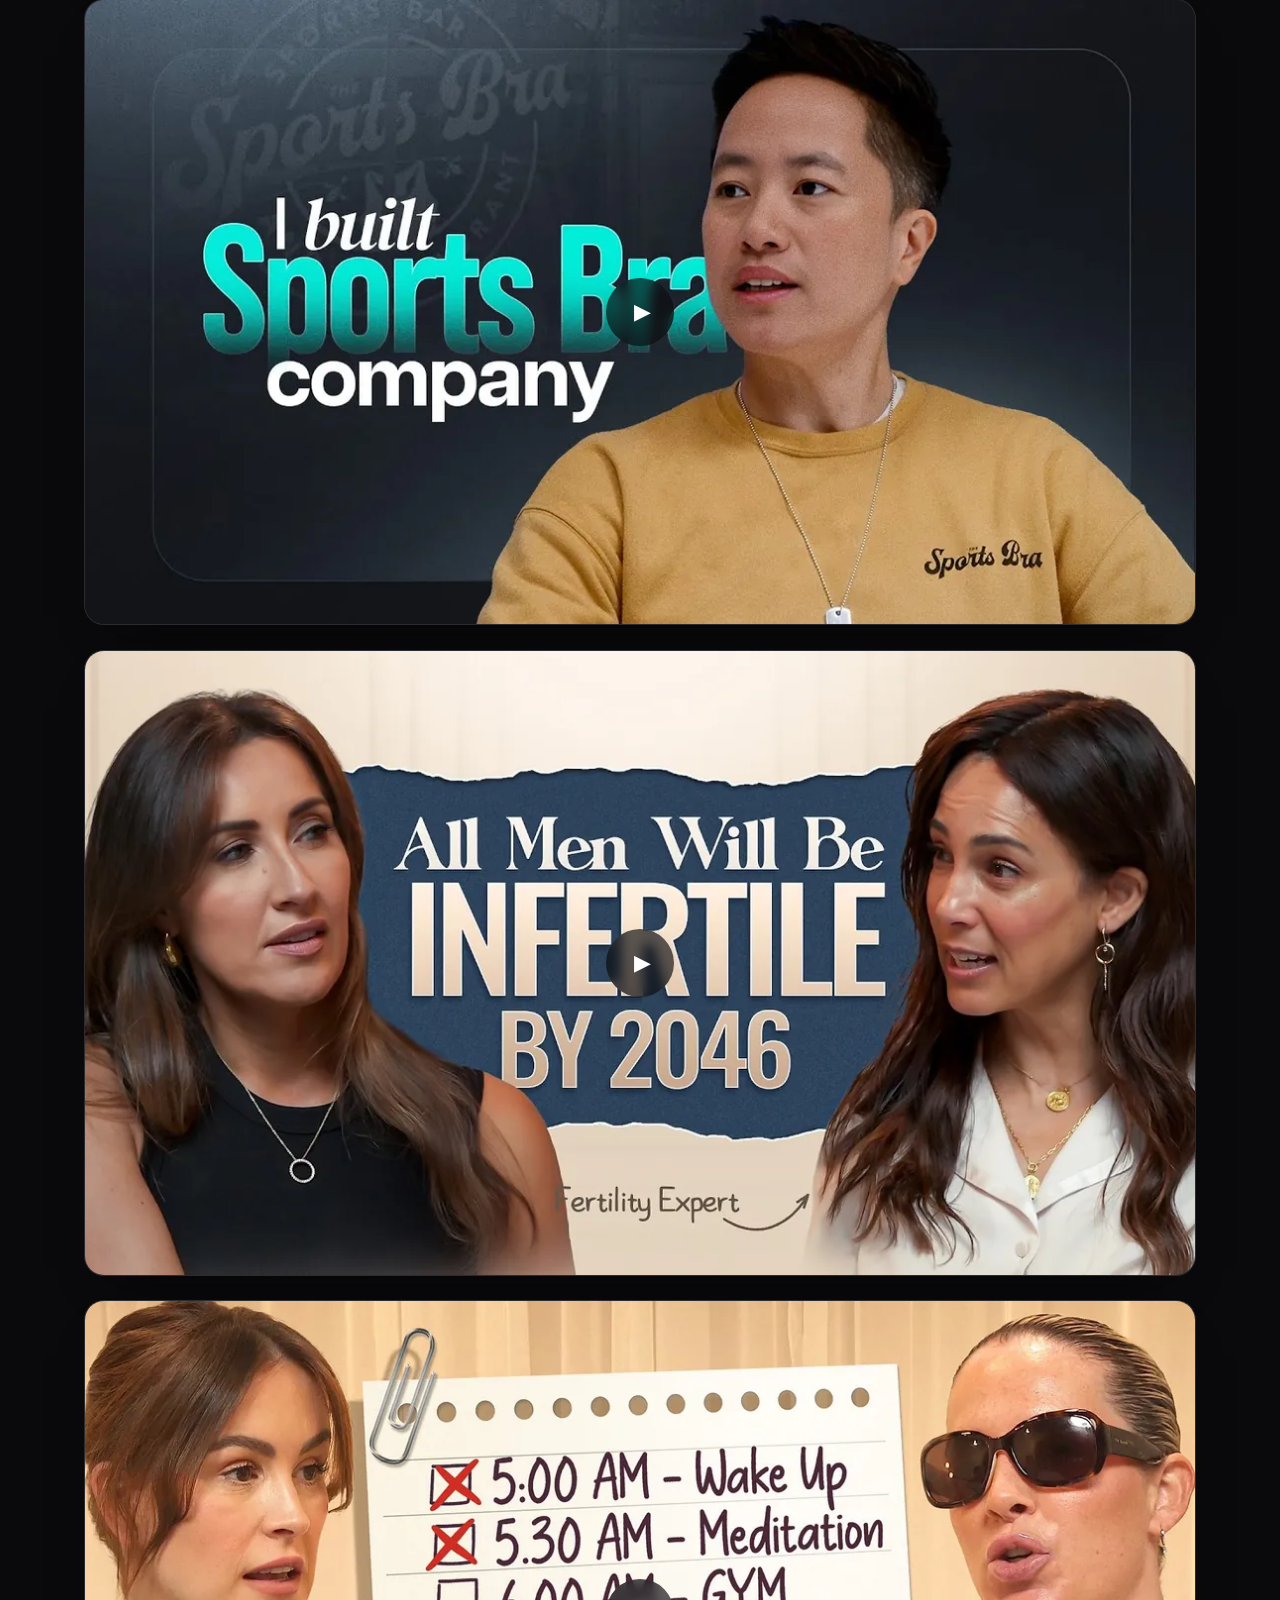
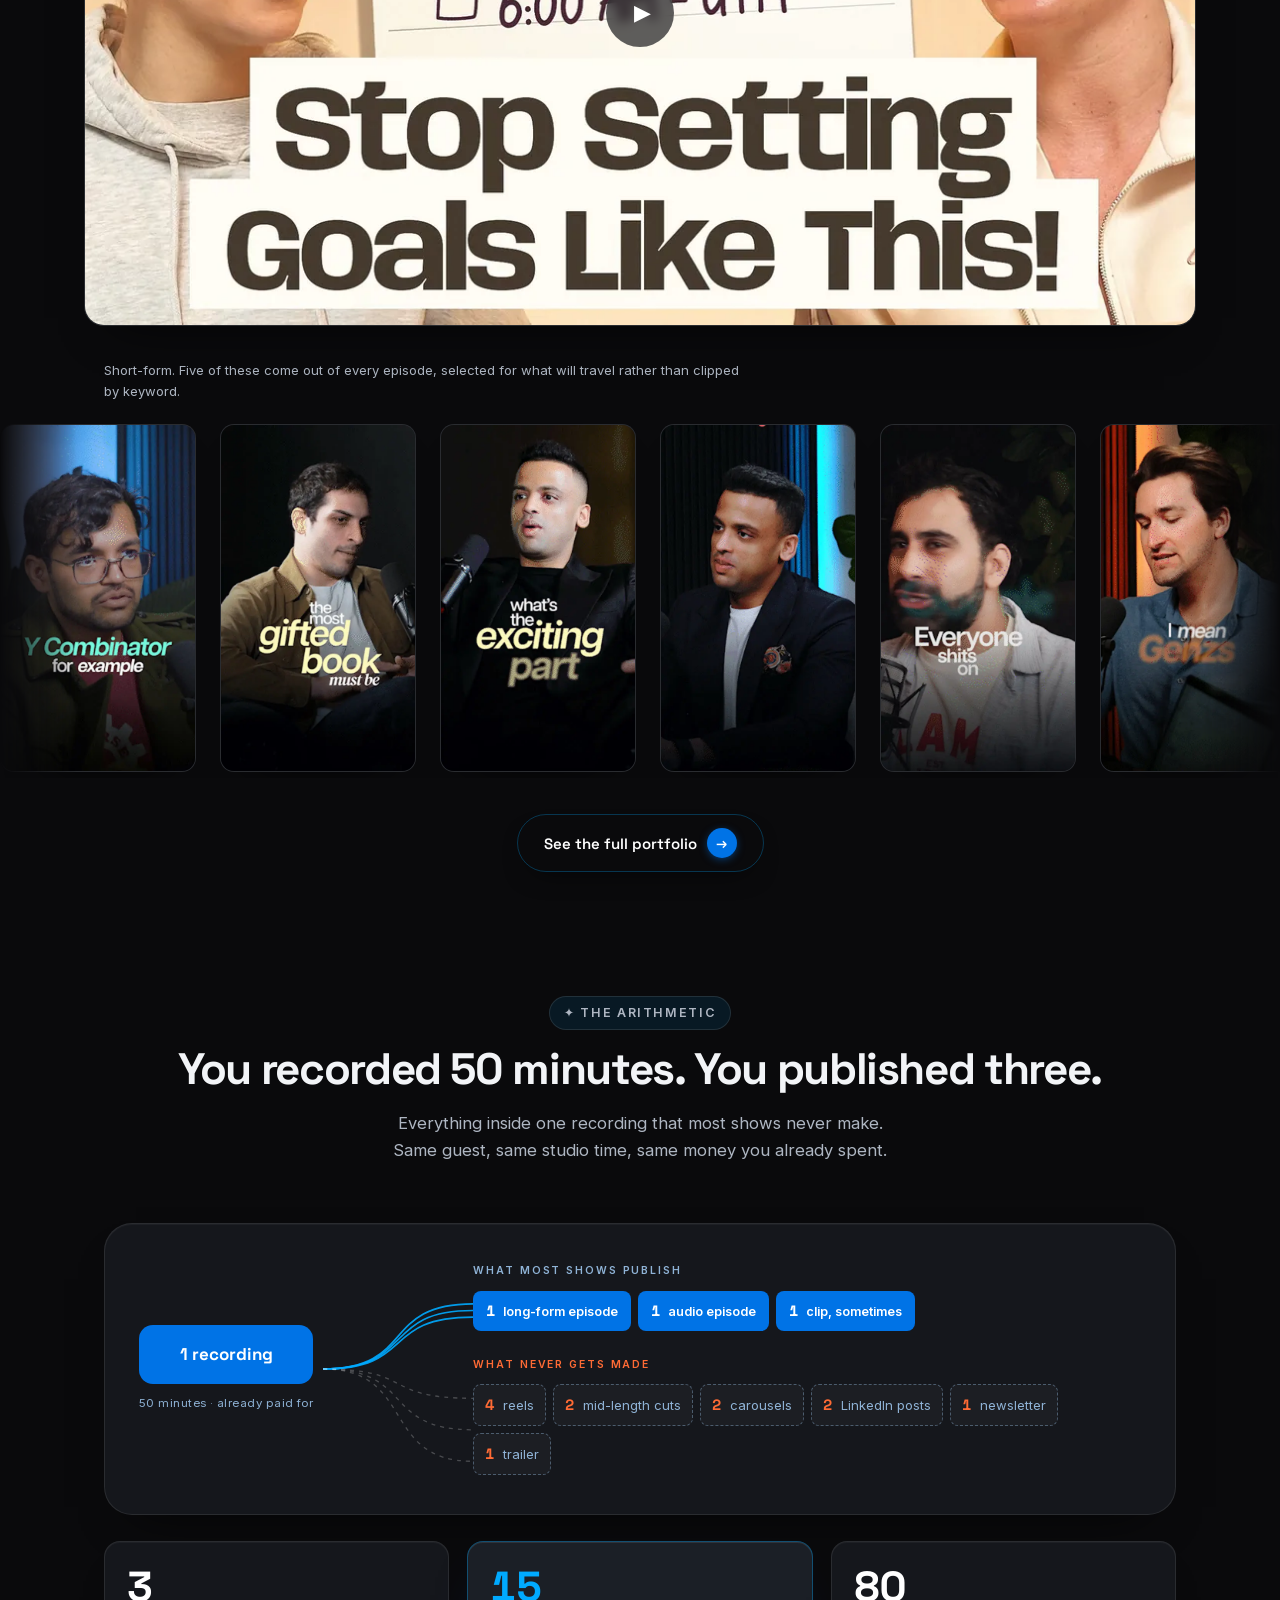
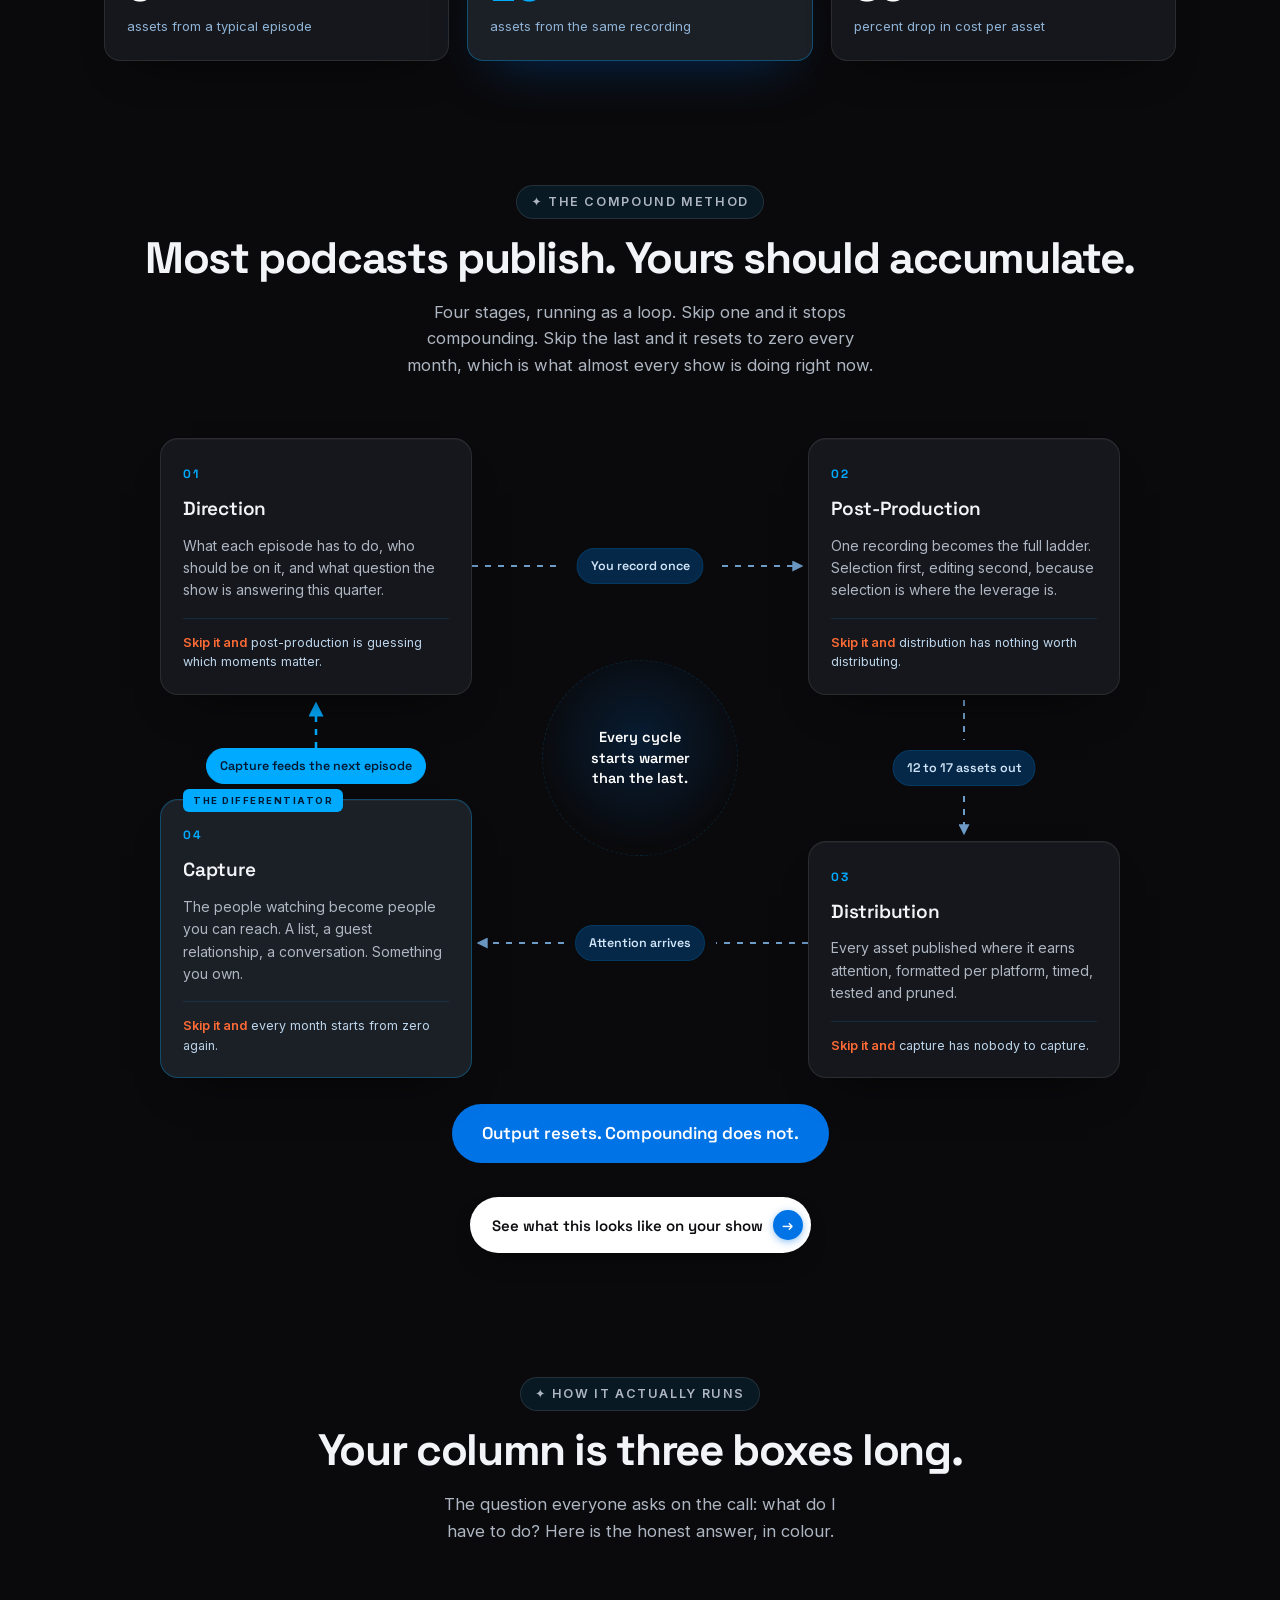
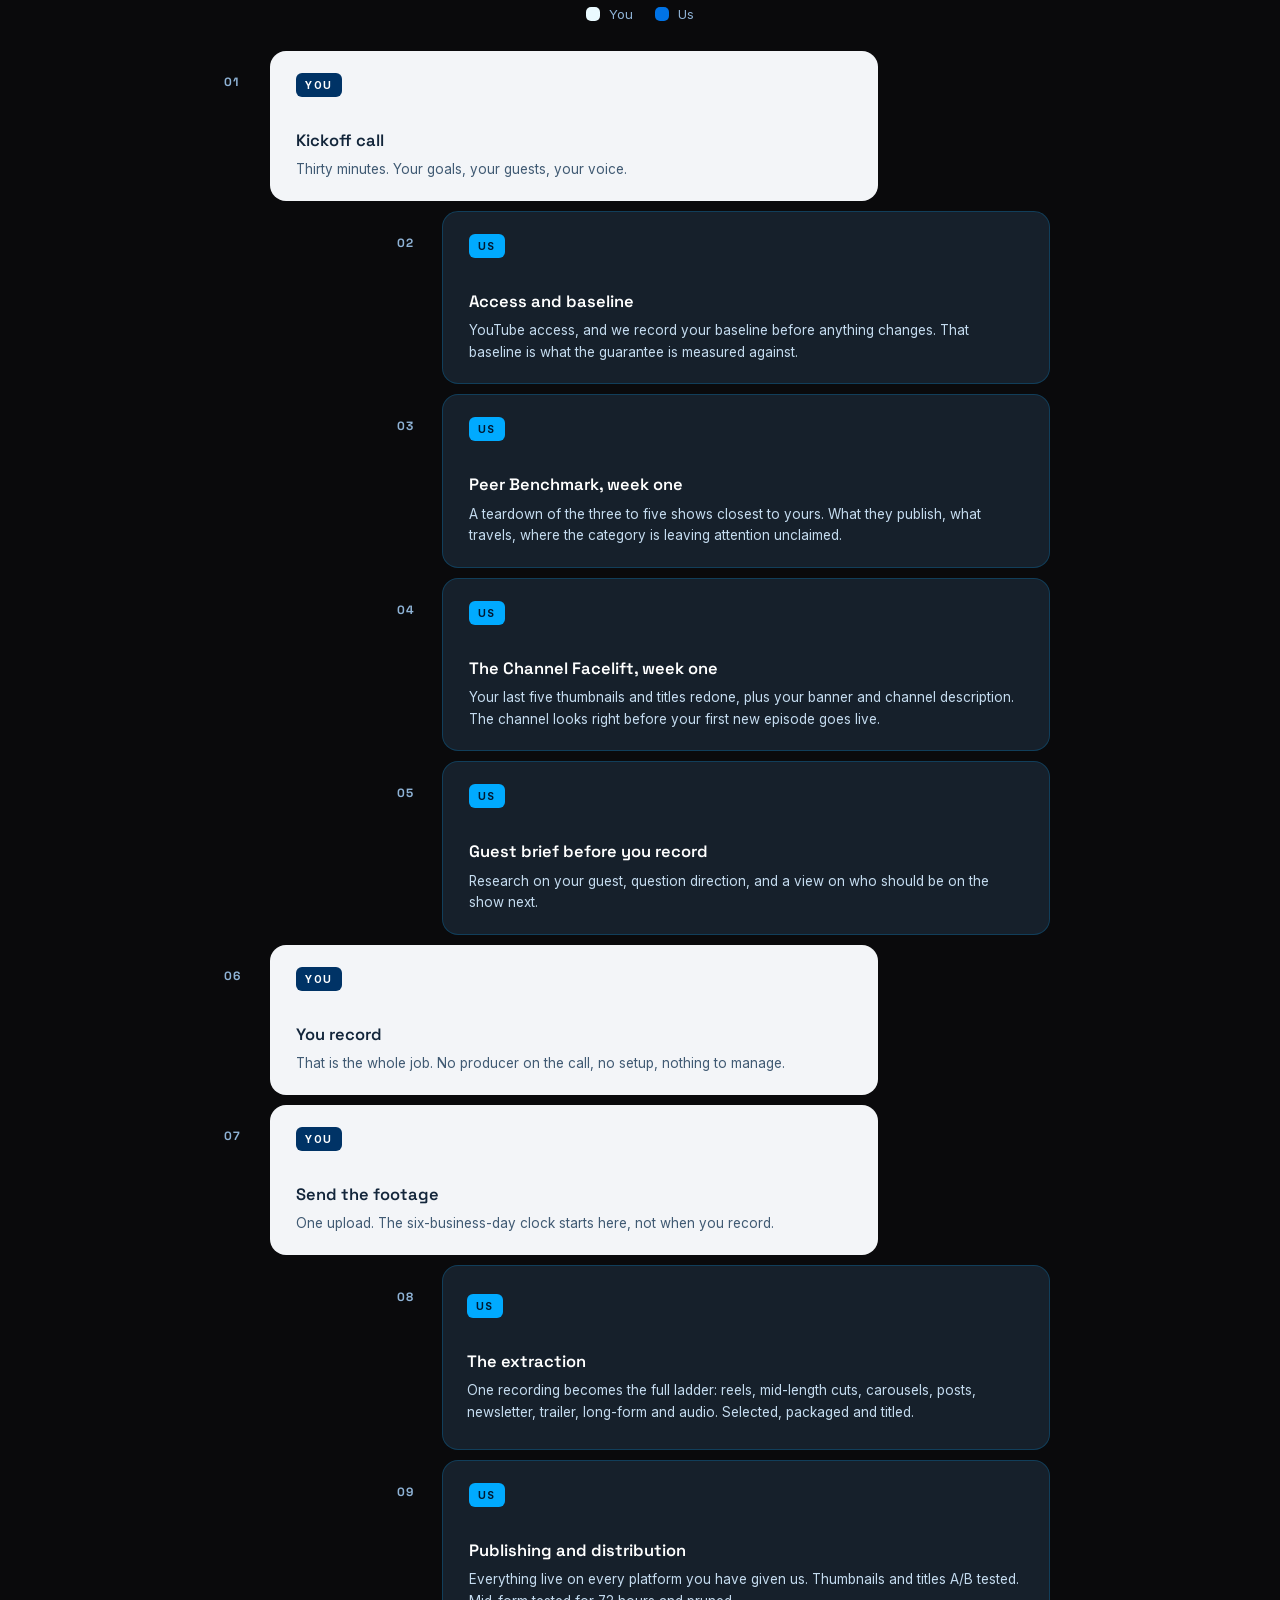
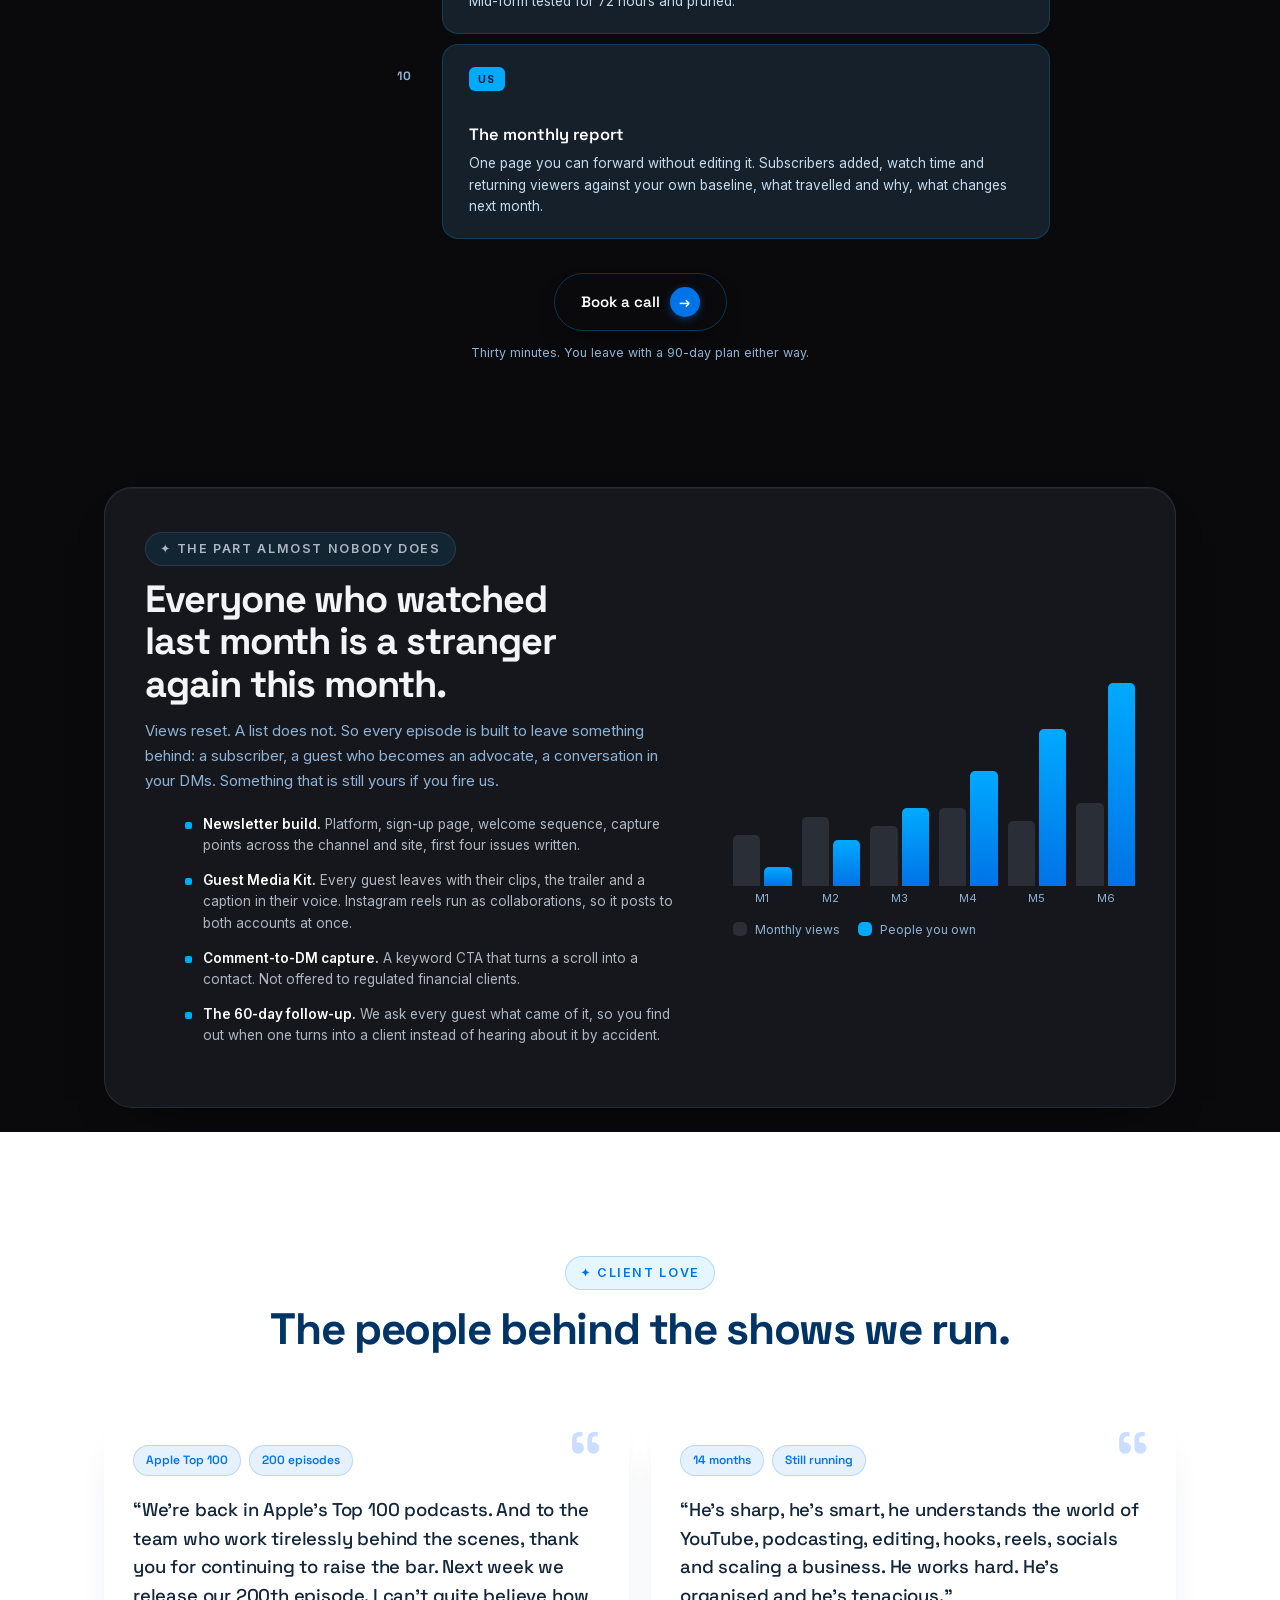
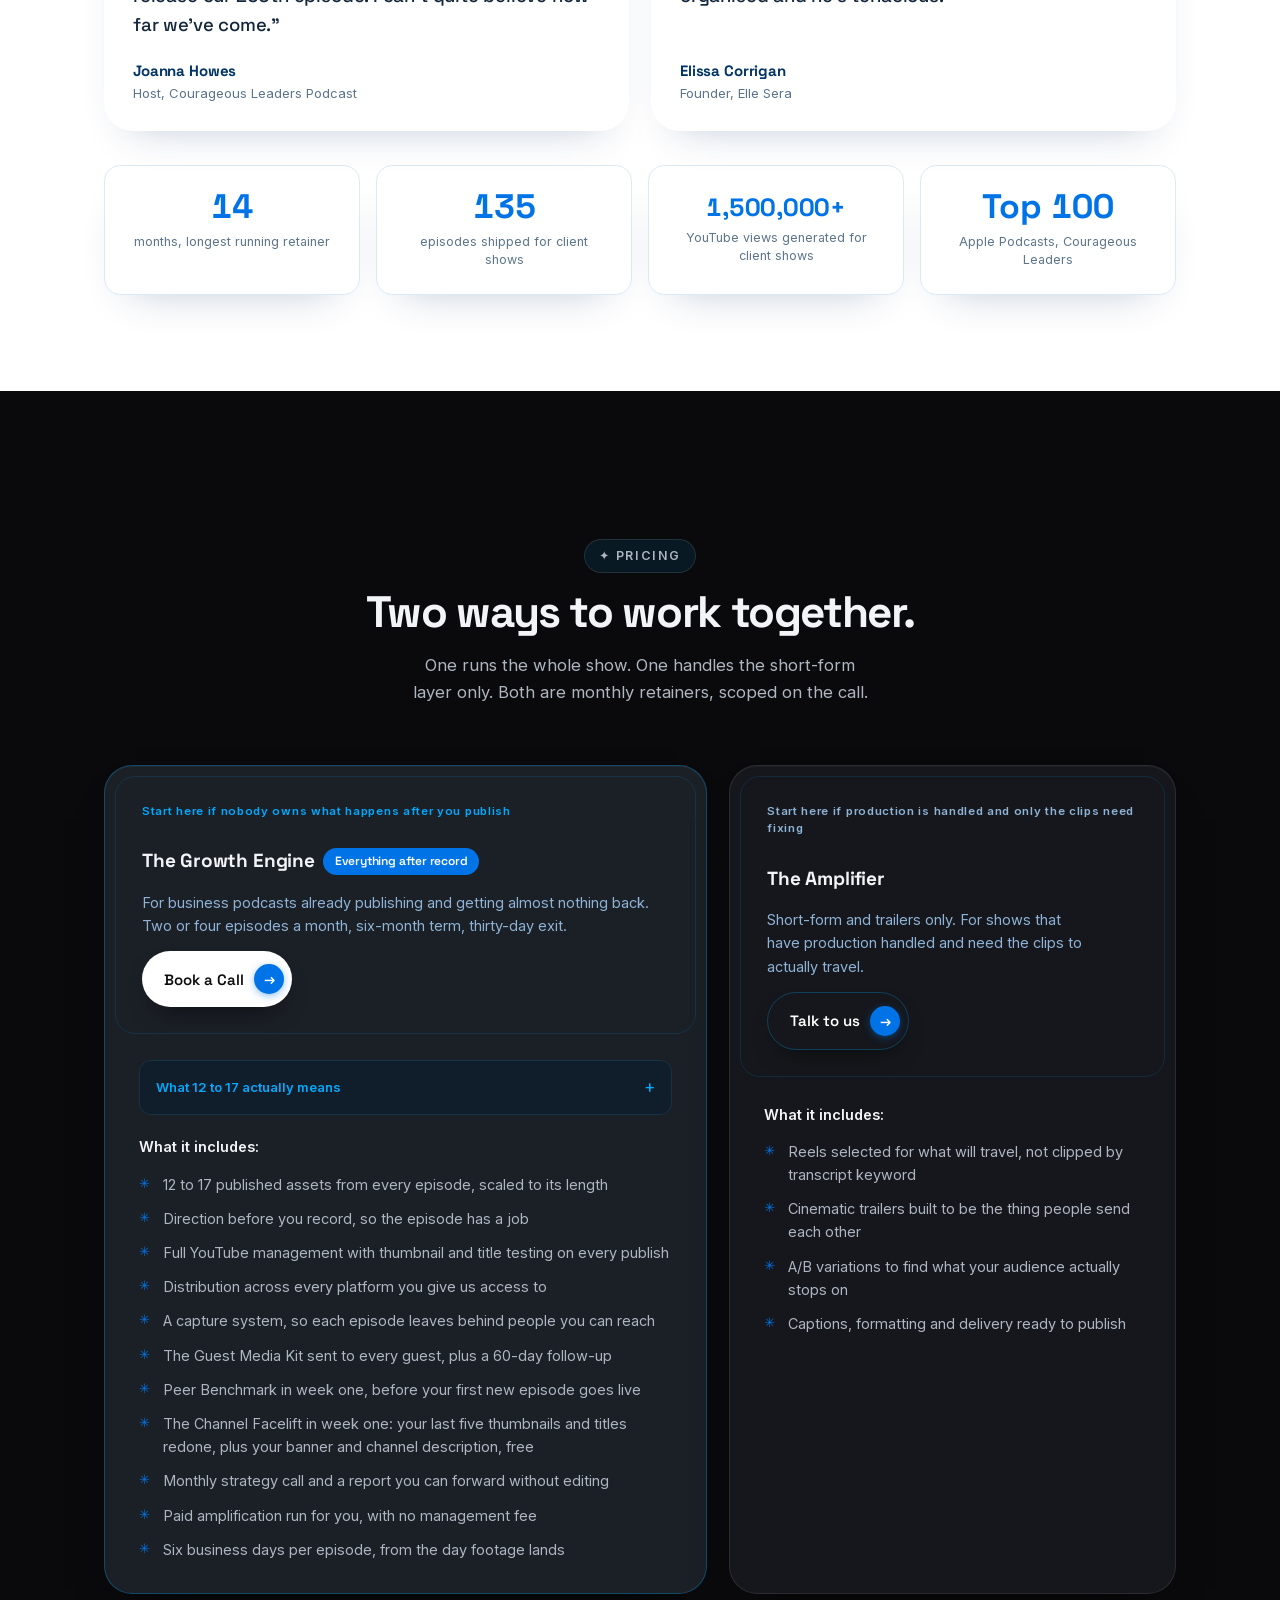
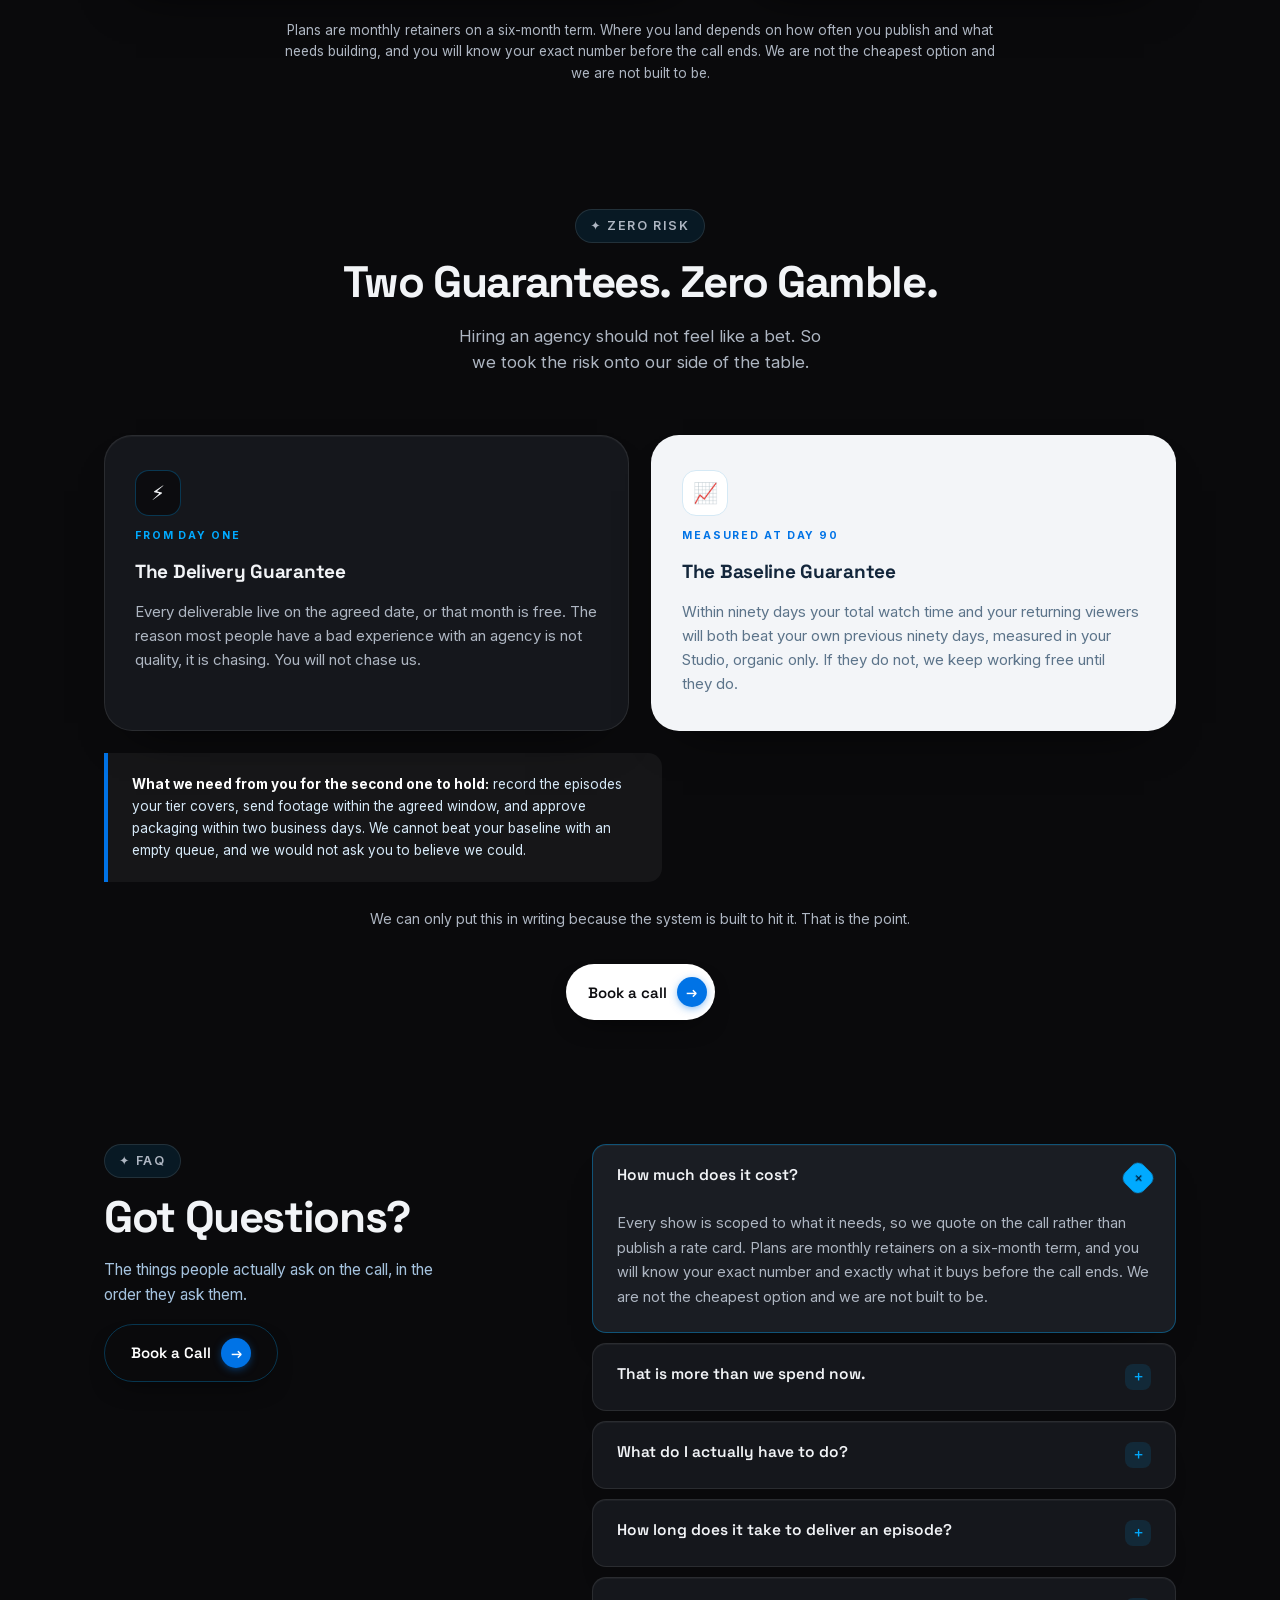
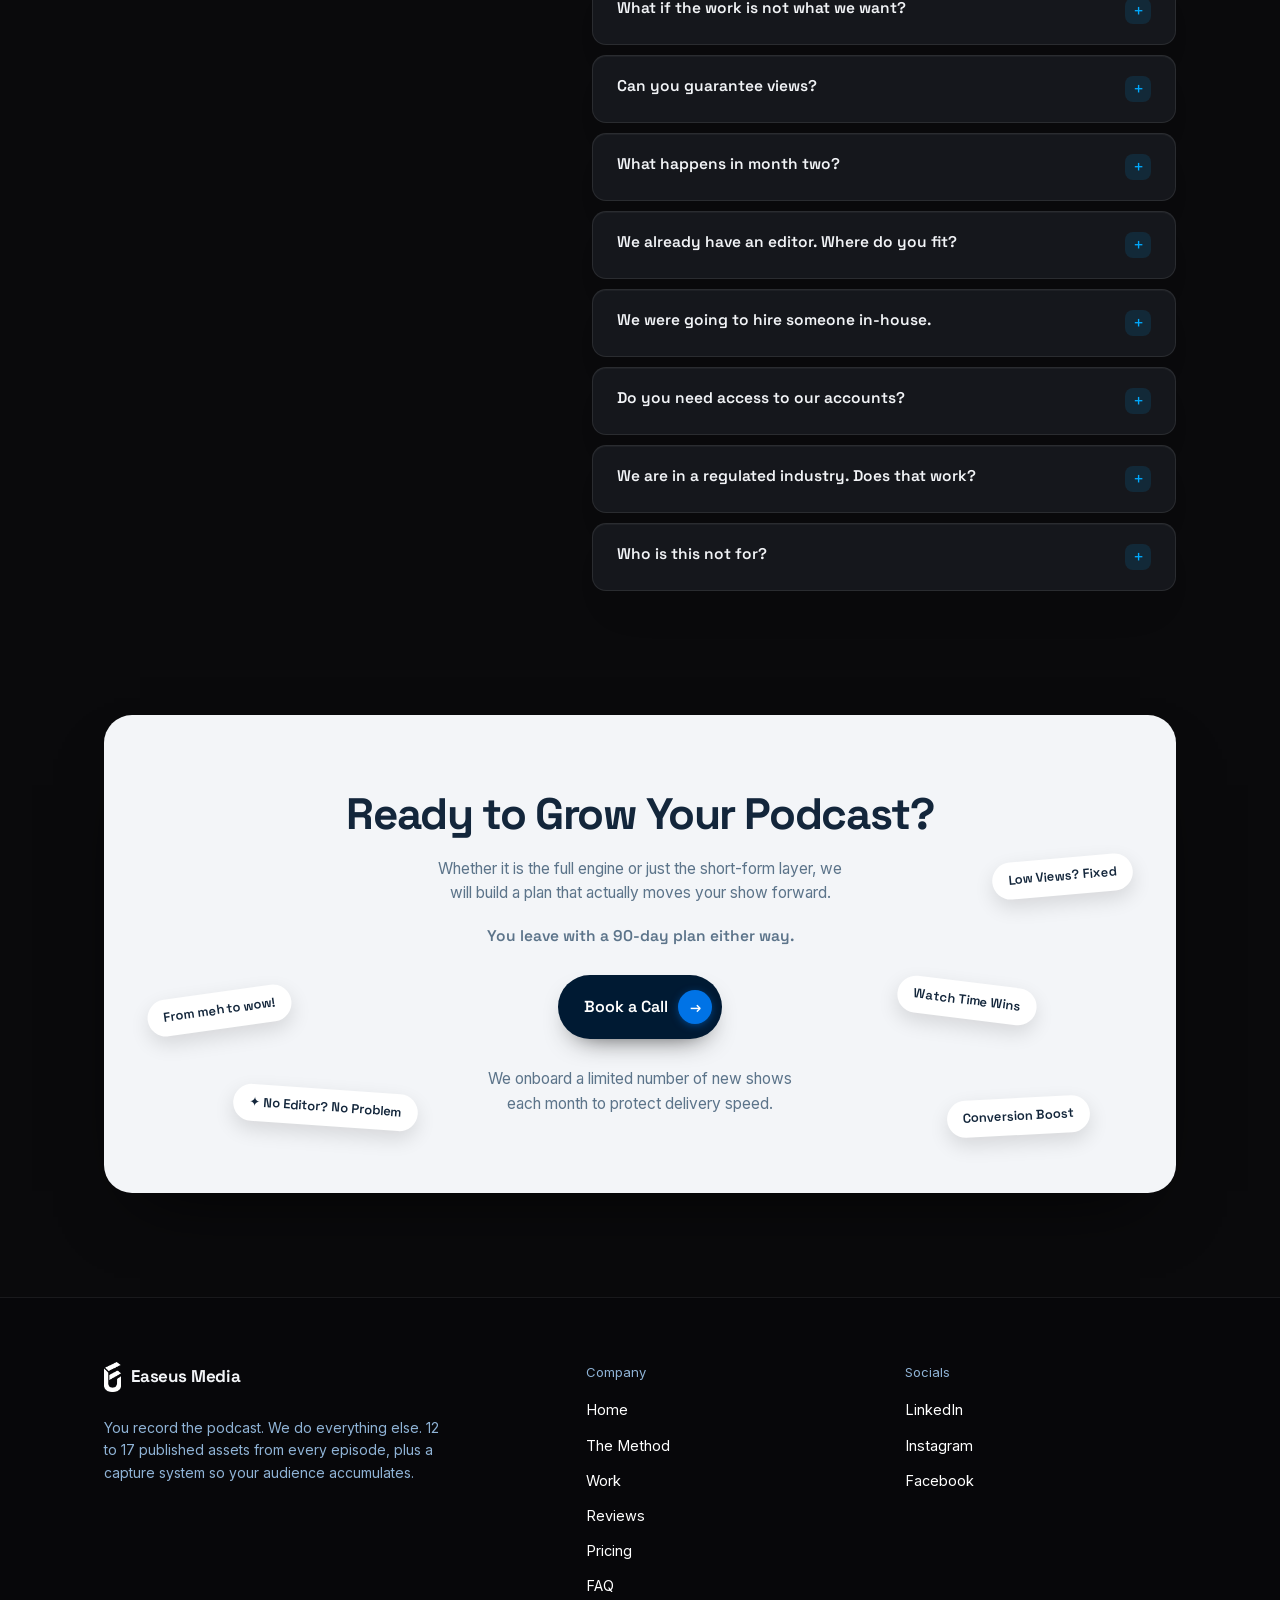
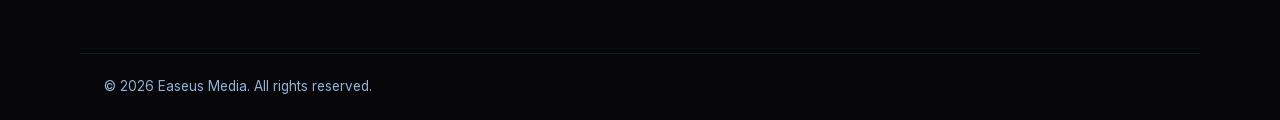
==== commit 6a6a046a: "Glow: soft wash instead of a disc, and on the work cards too Single-stop falloff gave the gradient a" ====
--- a/index.html
+++ b/index.html
@@ -2367,6 +2367,29 @@
              transition:opacity .22s ease !important;}
   .nav-links.open{opacity:1 !important;pointer-events:auto !important;}
 }
+
+/* ---- glow, softer: a wash that follows the cursor, not a visible disc ---- */
+.wstat,.faq-item,.gnt:not(.gnt-ice),.plan,.route,.stage,.fstep.us,.cap{
+  background-image:radial-gradient(520px circle at var(--gx,50%) var(--gy,50%),
+    rgba(0,170,255,calc(var(--glow) * 1)),
+    rgba(0,170,255,calc(var(--glow) * .45)) 26%,
+    rgba(0,170,255,calc(var(--glow) * .14)) 48%,
+    transparent 72%) !important;
+}
+.wstat:hover,.faq-item:hover,.gnt:not(.gnt-ice):hover,.plan:hover,.route:hover,
+.stage:hover,.fstep.us:hover,.cap:hover{ --glow:.20; }
+
+/* image cards (trailers and the work page): the photo fills them, so the glow
+   goes over the top. Both are already positioned, so nothing shifts. */
+.trailer::after,.pcard::after{
+  content:"";position:absolute;inset:0;pointer-events:none;z-index:3;
+  opacity:0;transition:opacity .32s ease;mix-blend-mode:screen;
+  background:radial-gradient(460px circle at var(--gx,50%) var(--gy,50%),
+    rgba(0,170,255,.34), rgba(0,170,255,.14) 28%, rgba(0,170,255,.04) 50%, transparent 70%);
+}
+.trailer:hover::after,.pcard:hover::after{opacity:1;}
+.trailer,.pcard{transition:border-color .25s ease;}
+.trailer:hover,.pcard:hover{border-color:rgba(0,170,255,.45) !important;}
 </style>
 
   <script type="application/ld+json">
@@ -3395,7 +3418,7 @@
 /* the glow follows the cursor — it only writes two custom properties */
 (function(){
   if (window.matchMedia && !window.matchMedia('(hover: hover) and (pointer: fine)').matches) return;
-  var SEL='.wstat,.faq-item,.gnt:not(.gnt-ice),.plan,.route,.stage,.fstep.us,.cap';
+  var SEL='.wstat,.faq-item,.gnt:not(.gnt-ice),.plan,.route,.stage,.fstep.us,.cap,.trailer,.pcard';
   var frame=0, want=null;
   document.addEventListener('pointermove', function(e){
     var c = e.target.closest && e.target.closest(SEL);
